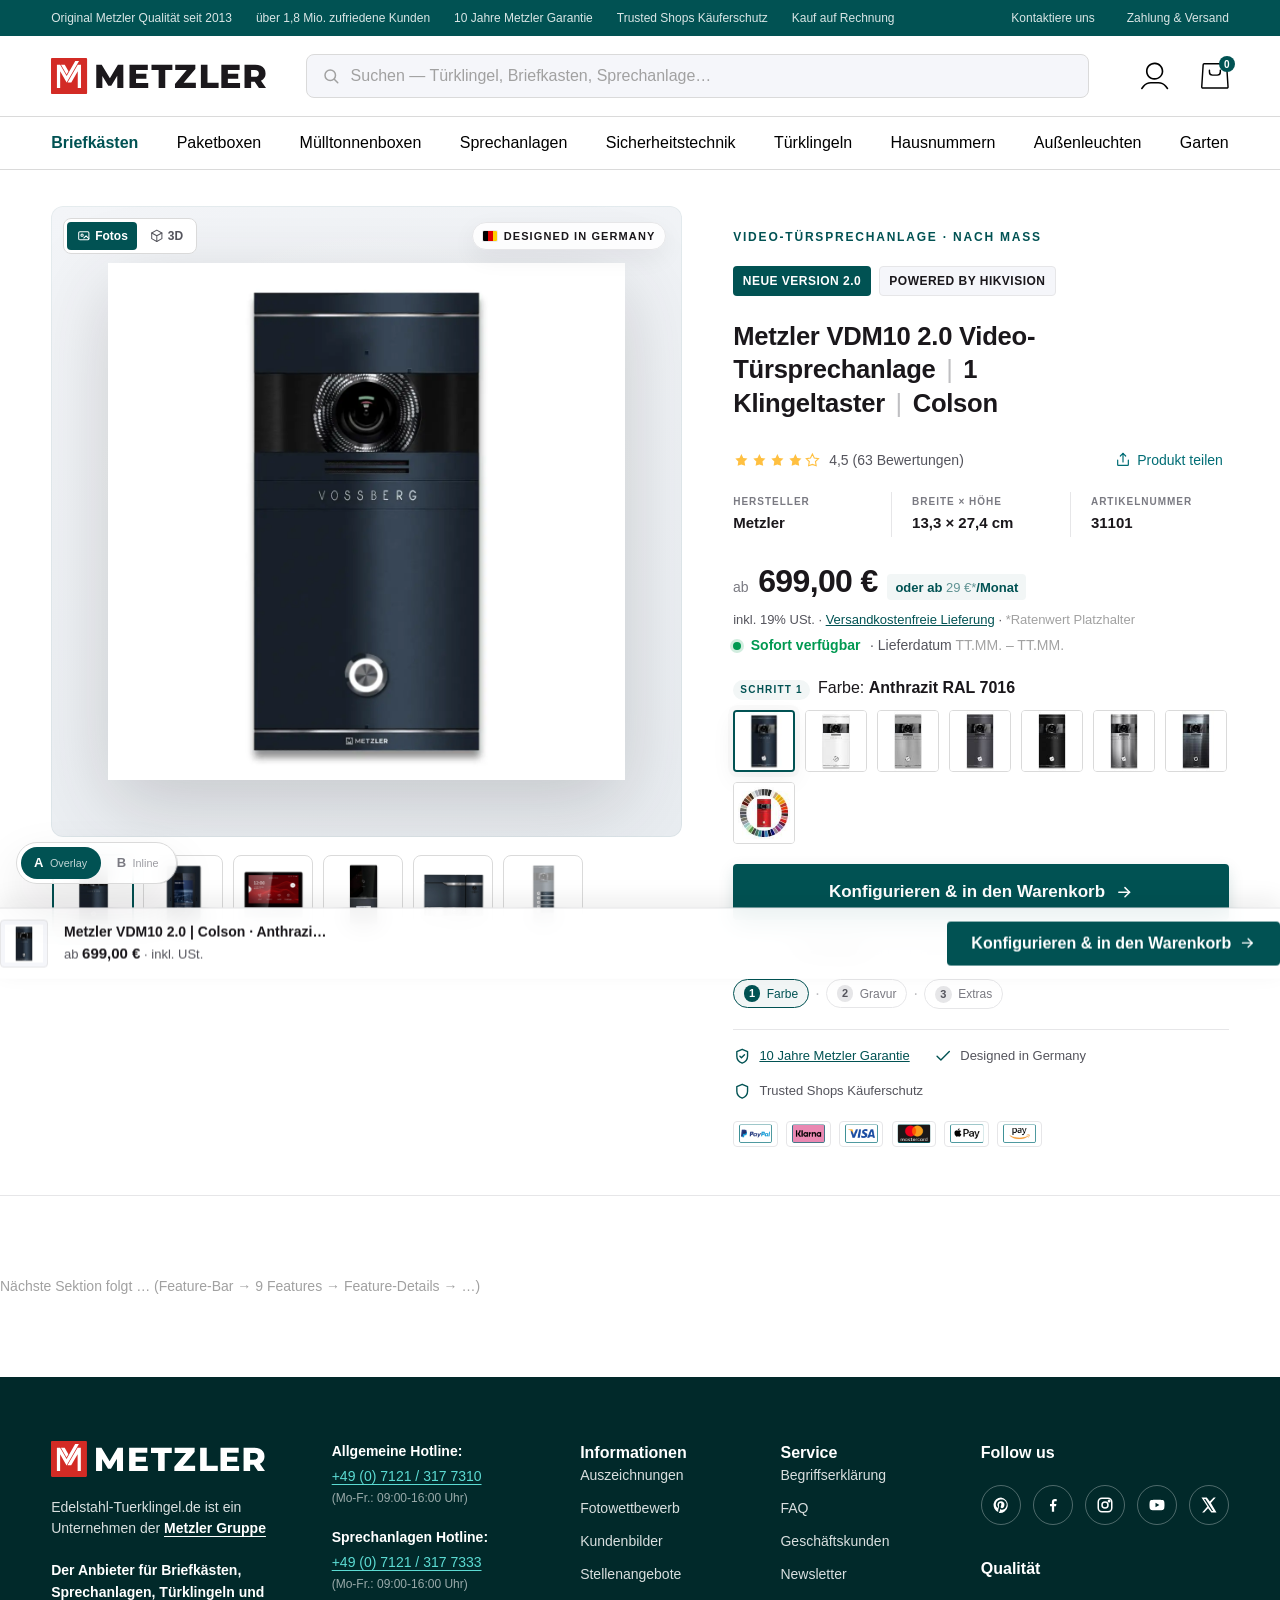
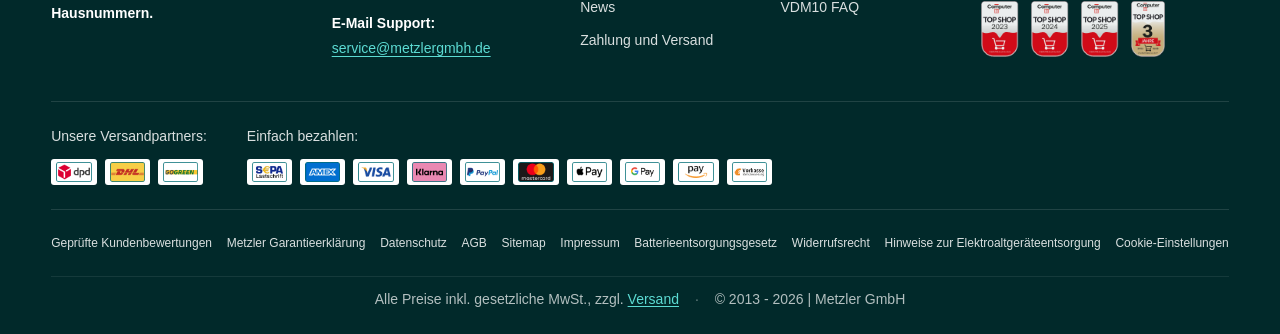
==== index-a.html @ d607d275 "Site: make Version B the homepage Root index.html now redirects to index-b.html (Version B). Version" ====
<!DOCTYPE html>
<html lang="de">
<head>
<meta charset="UTF-8" />
<meta name="viewport" content="width=device-width, initial-scale=1" />
<title>Metzler PDP — Chrome scaffold</title>
<meta name="description" content="Neue Produktdetailseite (PDP) — geteilte Kopf-/Navigations-/Fußzeilen-Komponenten aus dem Metzler Design System." />
<!-- Design system (topbar · header · nav strip · mobile-nav · footer) — reused as-is -->
<link rel="stylesheet" href="Home/styles-v2.css?v=9" />
<!-- Mega-menu dropdown, grabbed from the PLP -->
<link rel="stylesheet" href="chrome.css?v=1" />
<!-- New PDP sections -->
<link rel="stylesheet" href="pdp.css?v=12" />
</head>
<body class="plp">

<!-- ===== SVG ICON SPRITE (from home design system) ===== -->
<svg width="0" height="0" style="position:absolute" aria-hidden="true">
  <defs>
    <symbol id="i-search" viewBox="0 0 24 24" fill="none" stroke="currentColor" stroke-width="2" stroke-linecap="round" stroke-linejoin="round"><circle cx="11" cy="11" r="7"/><path d="M21 21l-4.3-4.3"/></symbol>
    <symbol id="i-search-m" viewBox="0 0 19 20" fill="currentColor"><path d="M16.625 8.86618C16.6247 4.81893 13.2882 1.49999 9.125 1.49999C4.96183 1.49999 1.62525 4.81893 1.625 8.86618C1.625 12.9136 4.96168 16.2333 9.125 16.2333V17.7333L8.66211 17.7216C3.90667 17.4843 0.125 13.6101 0.125 8.86618C0.125251 3.96948 4.15459 0 9.125 0C14.0954 0 18.1248 3.96948 18.125 8.86618C18.125 13.7631 14.0956 17.7333 9.125 17.7333V16.2333C13.2883 16.2333 16.625 12.9136 16.625 8.86618Z"/><path d="M18.659 19.6237C18.3683 19.9188 17.8935 19.9222 17.5984 19.6316L13.4441 15.5398L14.4969 14.4704L18.6511 18.5632C18.9462 18.8539 18.9496 19.3287 18.659 19.6237Z"/></symbol>
    <symbol id="i-menu-m" viewBox="0 0 21 17" fill="currentColor"><path d="M0 0.8C0 0.358172 0.358172 0 0.8 0H20.2C20.6418 0 21 0.358172 21 0.8C21 1.24183 20.6418 1.6 20.2 1.6H0.799999C0.358171 1.6 0 1.24183 0 0.8Z"/><path d="M0 8.4C0 7.95817 0.358172 7.6 0.8 7.6H14.2C14.6418 7.6 15 7.95817 15 8.4C15 8.84183 14.6418 9.2 14.2 9.2H0.8C0.358172 9.2 0 8.84183 0 8.4Z"/><path d="M0 16C0 15.5582 0.358172 15.2 0.8 15.2H20.2C20.6418 15.2 21 15.5582 21 16C21 16.4418 20.6418 16.8 20.2 16.8H0.799999C0.358171 16.8 0 16.4418 0 16Z"/></symbol>
    <symbol id="i-chevron-down" viewBox="0 0 24 24" fill="none" stroke="currentColor" stroke-width="2.25" stroke-linecap="round" stroke-linejoin="round"><path d="M6 9l6 6 6-6"/></symbol>
    <symbol id="i-chevron-right" viewBox="0 0 24 24" fill="none" stroke="currentColor" stroke-width="2.25" stroke-linecap="round" stroke-linejoin="round"><path d="M9 6l6 6-6 6"/></symbol>
    <symbol id="i-truck" viewBox="0 0 24 24" fill="none" stroke="currentColor" stroke-width="1.8" stroke-linejoin="round" stroke-linecap="round"><path d="M1 4h13v11H1zM14 8h4l3 3v4h-7z"/><circle cx="6" cy="18" r="1.6"/><circle cx="17.5" cy="18" r="1.6"/></symbol>
    <symbol id="i-receipt" viewBox="0 0 24 24" fill="none" stroke="currentColor" stroke-width="1.8" stroke-linejoin="round" stroke-linecap="round"><path d="M5 2h14v20l-3-2-2 2-2-2-2 2-2-2-3 2z"/><path d="M8 7h8M8 11h8M8 15h5"/></symbol>
    <symbol id="i-star" viewBox="0 0 24 24" fill="none" stroke="currentColor" stroke-width="1.8" stroke-linejoin="round" stroke-linecap="round"><path d="M12 3l2.7 5.46 6.03.88-4.36 4.25 1.03 6.01L12 16.9 6.57 19.6l1.03-6.01L3.24 9.34l6.03-.88z"/></symbol>
    <symbol id="i-users" viewBox="0 0 24 24" fill="none" stroke="currentColor" stroke-width="1.8" stroke-linecap="round" stroke-linejoin="round"><circle cx="9" cy="8" r="3.2"/><path d="M3.5 20c0-3.3 2.5-5.7 5.5-5.7s5.5 2.4 5.5 5.7"/><path d="M16 5.4a3.2 3.2 0 010 5.6"/><path d="M17 14.5c2 .6 3.5 2.6 3.5 5.5"/></symbol>
    <symbol id="i-sliders" viewBox="0 0 24 24" fill="none" stroke="currentColor" stroke-width="2" stroke-linecap="round" stroke-linejoin="round"><path d="M4 6h16M4 12h16M4 18h16"/><circle cx="9" cy="6" r="2" fill="#fff"/><circle cx="15" cy="12" r="2" fill="#fff"/><circle cx="8" cy="18" r="2" fill="#fff"/></symbol>
    <symbol id="i-x" viewBox="0 0 24 24" fill="none" stroke="currentColor" stroke-width="2.2" stroke-linecap="round"><line x1="6" y1="6" x2="18" y2="18"/><line x1="6" y1="18" x2="18" y2="6"/></symbol>
    <symbol id="i-instagram" viewBox="0 0 24 24" fill="none" stroke="currentColor" stroke-width="2" stroke-linecap="round" stroke-linejoin="round"><rect x="3" y="3" width="18" height="18" rx="5"/><circle cx="12" cy="12" r="4"/><circle cx="17.5" cy="6.5" r="1" fill="currentColor"/></symbol>
    <symbol id="i-facebook" viewBox="0 0 24 24" fill="currentColor"><path d="M13.5 21v-7.5h2.5l.5-3h-3V8.5c0-.9.3-1.5 1.5-1.5H17V4.2c-.5-.1-1.5-.2-2.5-.2-2.4 0-4 1.4-4 4v2.5H8v3h2.5V21h3z"/></symbol>
    <symbol id="i-youtube" viewBox="0 0 24 24" fill="currentColor"><path d="M21.6 7.2c-.2-.9-.9-1.6-1.8-1.8C18.2 5 12 5 12 5s-6.2 0-7.8.4c-.9.2-1.6.9-1.8 1.8C2 8.8 2 12 2 12s0 3.2.4 4.8c.2.9.9 1.6 1.8 1.8 1.6.4 7.8.4 7.8.4s6.2 0 7.8-.4c.9-.2 1.6-.9 1.8-1.8.4-1.6.4-4.8.4-4.8s0-3.2-.4-4.8zM10 15V9l5.2 3-5.2 3z"/></symbol>
    <symbol id="i-pinterest" viewBox="0 0 24 24" fill="currentColor"><path d="M12 2a10 10 0 00-3.6 19.3c-.1-.8-.2-2 0-2.9.2-.8 1.2-5 1.2-5s-.3-.6-.3-1.5c0-1.4.8-2.5 1.9-2.5.9 0 1.3.7 1.3 1.5 0 .9-.6 2.2-.9 3.5-.2 1 .5 1.9 1.6 1.9 1.9 0 3.4-2 3.4-5 0-2.6-1.9-4.4-4.5-4.4-3.1 0-4.9 2.3-4.9 4.7 0 .9.4 1.9.8 2.5.1.1.1.2.1.3l-.3 1.2c-.1.2-.2.3-.4.2-1.4-.7-2.3-2.7-2.3-4.4 0-3.6 2.6-6.9 7.5-6.9 3.9 0 7 2.8 7 6.6 0 3.9-2.5 7.1-5.9 7.1-1.2 0-2.3-.6-2.6-1.3l-.7 2.7c-.3 1-1 2.3-1.4 3.1A10 10 0 1012 2z"/></symbol>
    <symbol id="i-x-social" viewBox="0 0 24 24" fill="currentColor"><path d="M18.244 2H21l-6.54 7.47L22 22h-6.86l-4.39-5.74L5.6 22H2.84l7.01-8.01L2 2h7.04l3.97 5.25L18.244 2zm-2.4 18h1.79L7.24 4H5.34l10.5 16z"/></symbol>
  </defs>
</svg>

<!-- ===== TOPBAR ===== -->
<div class="topbar">
  <div class="container topbar__inner">
    <ul class="topbar__claims">
      <li>Original Metzler Qualität seit 2013</li>
      <li>über 1,8 Mio. zufriedene Kunden</li>
      <li><a href="https://edelstahl-tuerklingel.de/metzler-garantieerklaerung" target="_blank" rel="noopener">10 Jahre Metzler Garantie</a></li>
      <li>Trusted Shops Käuferschutz</li>
      <li>Kauf auf Rechnung</li>
    </ul>
    <div class="topbar__links">
      <a href="#">Kontaktiere uns</a>
      <a href="#">Zahlung &amp; Versand</a>
    </div>
  </div>
</div>

<!-- ===== HEADER ===== -->
<header class="header">
  <div class="container">
    <div class="header__main">
      <div class="header__left-actions">
        <button class="header__burger" id="navBurger" data-nav-toggle aria-label="Menü öffnen" aria-expanded="false" aria-controls="mobileNav"><svg><use href="#i-menu-m"/></svg></button>
        <button class="header__search-icon" id="searchIcon" aria-label="Suchen" type="button"><svg><use href="#i-search-m"/></svg></button>
      </div>
      <a href="#" class="header__logo" aria-label="Metzler Startseite">
        <img src="Home/Logo/Metzler_Logo-rot-schwarz.svg" alt="Metzler" />
      </a>
      <button class="header__kategorien" type="button" data-nav-toggle aria-controls="mobileNav" aria-expanded="false" aria-label="Kategorien">
        <img class="header__kategorien-icon" src="Home/ICONS/menu.svg" alt="" aria-hidden="true" />
        <span class="header__kategorien-label">Kategorien</span>
      </button>
      <div class="header__search">
        <svg><use href="#i-search"/></svg>
        <input type="search" placeholder="Suchen — Türklingel, Briefkasten, Sprechanlage…" />
      </div>
      <div class="header__icons">
        <a class="icon-btn" href="#" aria-label="Mein Konto"><img src="Home/ICONS/profile.svg" alt="" /></a>
        <a class="icon-btn" href="#" aria-label="Warenkorb"><img src="Home/ICONS/cart.svg" alt="" /><span class="badge">0</span></a>
      </div>
    </div>
  </div>
  <nav class="header__nav" aria-label="Hauptnavigation">
    <div class="container">
      <button class="header__nav-all" type="button" data-nav-toggle aria-controls="mobileNav" aria-expanded="false" aria-label="Alle Kategorien">
        <img class="header__nav-all-icon" src="Home/ICONS/menu.svg" alt="" aria-hidden="true" />
        <span class="header__nav-all-label">Alle</span>
      </button>
      <ul>
        <li class="hnav-item" data-mega-item>
          <a href="#" class="is-featured"
             id="mm-trigger-briefkasten" data-mega-trigger
             aria-haspopup="true" aria-expanded="false" aria-controls="mm-panel-briefkasten">Briefkästen</a>

          <!-- Drop-panel spans the full nav width; inner .container realigns content to the page grid -->
          <div class="mega-panel" id="mm-panel-briefkasten" data-mega-panel
               role="region" aria-label="Briefkästen – Unterkategorien" aria-hidden="true">
            <!-- Asymmetric 75/25 split: subcategory grid (left) + persistent featured promo (right) -->
            <div class="container mega-layout">

              <!-- LEFT ZONE (~75%): standard subcategories as image tiles -->
              <ul class="mega-grid">
                <li><a class="mega-card" href="#">
                  <span class="mega-card__media"><img src="Product%20Image/einfamilien-briefkasten.png" alt="Einfamilien-Briefkasten" loading="lazy"></span>
                  <span class="mega-card__label">Einfamilien-Briefkasten</span></a></li>

                <li><a class="mega-card" href="#">
                  <span class="mega-card__media"><img src="Product%20Image/briefkasten-ohne-gravur.webp" alt="Briefkasten ohne Gravur" loading="lazy"></span>
                  <span class="mega-card__label">Briefkasten ohne Gravur</span></a></li>

                <li><a class="mega-card" href="#">
                  <span class="mega-card__media"><img src="Product%20Image/standbriefkaesten.webp" alt="Standbriefkästen" loading="lazy"></span>
                  <span class="mega-card__label">Standbriefkästen</span></a></li>

                <li><a class="mega-card" href="#">
                  <span class="mega-card__media"><img src="Product%20Image/briefkasten-klingel-sprechanlage.webp" alt="Briefkasten mit Klingel & Sprechanlage" loading="lazy"></span>
                  <span class="mega-card__label">Mit Klingel &amp; Sprechanlage</span></a></li>

                <li><a class="mega-card" href="#">
                  <span class="mega-card__media"><img src="Product%20Image/mehrfamilien-briefkaesten.webp" alt="Mehrfamilien Briefkästen" loading="lazy"></span>
                  <span class="mega-card__label">Mehrfamilien Briefkästen</span></a></li>

                <li><a class="mega-card" href="#">
                  <span class="mega-card__media"><img src="Product%20Image/unterputz-briefkaesten.webp" alt="Unterputz Briefkästen" loading="lazy"></span>
                  <span class="mega-card__label">Unterputz Briefkästen</span></a></li>

                <li><a class="mega-card" href="#">
                  <span class="mega-card__media"><img src="Product%20Image/paketboxen.webp" alt="Paketboxen" loading="lazy"></span>
                  <span class="mega-card__label">Paketboxen</span></a></li>

                <li><a class="mega-card" href="#">
                  <span class="mega-card__media"><img src="Product%20Image/briefkastenschilder.webp" alt="Briefkastenschilder" loading="lazy"></span>
                  <span class="mega-card__label">Briefkastenschilder</span></a></li>

                <li><a class="mega-card" href="#">
                  <span class="mega-card__media"><img src="Product%20Image/briefkastenstaender.webp" alt="Briefkastenständer" loading="lazy"></span>
                  <span class="mega-card__label">Briefkastenständer</span></a></li>

                <li><a class="mega-card" href="#">
                  <span class="mega-card__media"><img src="Product%20Image/ersatzteile-zubehoer.webp" alt="Ersatzteile & Zubehör" loading="lazy"></span>
                  <span class="mega-card__label">Ersatzteile &amp; Zubehör</span></a></li>
              </ul>

              <!-- RIGHT ZONE (~25%): featured Konfigurator poster -->
              <aside class="mega-poster" aria-label="Briefkastenanlagen Konfigurator">
                <div class="mega-poster__media">
                  <img class="mega-poster__bg" src="Poster/poster-briefkasten2.png" alt="Briefkastenanlage – 3D Konfigurator" loading="lazy">
                </div>
                <div class="mega-poster__content">
                  <span class="mega-poster__eyebrow">3D Konfigurator</span>
                  <h3 class="mega-poster__title">Briefkastenanlage individuell gestalten</h3>
                  <p class="mega-poster__features">Design · Farbe · Montageart</p>
                  <a class="mega-poster__cta" href="#">Jetzt konfigurieren</a>
                </div>
              </aside>

            </div>
          </div>
        </li>
        <li><a href="#">Paketboxen</a></li>
        <li><a href="#">Mülltonnenboxen</a></li>
        <li class="hnav-item" data-mega-item>
          <a href="#"
             id="mm-trigger-sprechanlagen" data-mega-trigger
             aria-haspopup="true" aria-expanded="false" aria-controls="mm-panel-sprechanlagen">Sprechanlagen</a>

          <!-- Drop-panel: subcategory grid (left) + XDM10 poster (right) -->
          <div class="mega-panel" id="mm-panel-sprechanlagen" data-mega-panel
               role="region" aria-label="Türsprechanlagen – Unterkategorien" aria-hidden="true">
            <div class="container mega-layout">

              <ul class="mega-grid">
                <li><a class="mega-card" href="#">
                  <span class="mega-card__media"><img src="Product%20Image/Sprechanlage/video-station.png" alt="Video-Sprechanlagen" loading="lazy"></span>
                  <span class="mega-card__label">Video-Sprechanlagen</span></a></li>

                <li><a class="mega-card" href="#">
                  <span class="mega-card__media"><img src="Product%20Image/Sprechanlage/audio-station.png" alt="Audio-Sprechanlagen" loading="lazy"></span>
                  <span class="mega-card__label">Audio-Sprechanlagen</span></a></li>

                <li><a class="mega-card" href="#">
                  <span class="mega-card__media"><img src="Product%20Image/Sprechanlage/mehrfamilien-anlage.png" alt="Mehrfamilien-Anlagen" loading="lazy"></span>
                  <span class="mega-card__label">Mehrfamilien-Anlagen</span></a></li>

                <li><a class="mega-card" href="#">
                  <span class="mega-card__media"><img src="Product%20Image/Sprechanlage/touch-display-station.png" alt="Mit Gesichtserkennung" loading="lazy"></span>
                  <span class="mega-card__label">Mit Gesichtserkennung</span></a></li>

                <li><a class="mega-card" href="#">
                  <span class="mega-card__media"><img src="Product%20Image/Sprechanlage/briefkasten-paketbox.png" alt="Mit Briefkasten/Paketbox" loading="lazy"></span>
                  <span class="mega-card__label">Mit Briefkasten/Paketbox</span></a></li>

                <li><a class="mega-card" href="#">
                  <span class="mega-card__media"><img src="Product%20Image/Sprechanlage/innenstation.png" alt="Innenstationen" loading="lazy"></span>
                  <span class="mega-card__label">Innenstationen</span></a></li>

                <li><a class="mega-card" href="#">
                  <span class="mega-card__media"><img src="Product%20Image/Sprechanlage/bus-xdm10.png" alt="2-Draht-BUS (XDM10)" loading="lazy"></span>
                  <span class="mega-card__label">2-Draht-BUS (XDM10)</span></a></li>

                <li><a class="mega-card" href="#">
                  <span class="mega-card__media"><img src="Product%20Image/Sprechanlage/zubehoer.png" alt="Zubehör" loading="lazy"></span>
                  <span class="mega-card__label">Zubehör</span></a></li>
              </ul>

              <aside class="mega-poster" aria-label="XDM10 Video-Türsprechanlage">
                <div class="mega-poster__media">
                  <img class="mega-poster__bg" src="Poster/poster-sprechanlage-xdm10.png" alt="XDM10 Video-Türsprechanlage – Red Dot Award Winner 2026" loading="lazy">
                </div>
                <div class="mega-poster__content">
                  <span class="mega-poster__eyebrow">Video-Türsprechanlage</span>
                  <h3 class="mega-poster__title">XDM10 – nachrüsten ohne neue Kabel</h3>
                  <p class="mega-poster__features">2-Draht-BUS · App-Anbindung · HD-Video</p>
                  <a class="mega-poster__cta" href="#">Mehr erfahren</a>
                </div>
              </aside>

            </div>
          </div>
        </li>
        <li><a href="#">Sicherheitstechnik</a></li>
        <li><a href="#">Türklingeln</a></li>
        <li><a href="#">Hausnummern</a></li>
        <li><a href="#">Außenleuchten</a></li>
        <li><a href="#">Garten</a></li>
      </ul>
    </div>
  </nav>
</header>

<!-- ===== MOBILE SLIDE-IN NAV ===== -->
<div class="mobile-nav" id="mobileNav" aria-hidden="true">
  <div class="mobile-nav__backdrop" data-close></div>
  <aside class="mobile-nav__panel" role="dialog" aria-label="Mobile Navigation">
    <div class="mobile-nav__head">
      <img src="Home/Logo/Metzler_Logo-rot-schwarz.svg" alt="Metzler" />
      <button class="mobile-nav__close" data-close aria-label="Menü schließen">×</button>
    </div>
    <nav>
      <ul>
        <li><a href="#">Briefkästen</a></li>
        <li><a href="#">Paketboxen</a></li>
        <li><a href="#">Mülltonnenboxen</a></li>
        <li><a href="#">Sprechanlagen</a></li>
        <li><a href="#">Sicherheitstechnik</a></li>
        <li><a href="#">Türklingeln</a></li>
        <li><a href="#">Hausnummern</a></li>
        <li><a href="#">Außenleuchten</a></li>
        <li><a href="#">Garten</a></li>
      </ul>
    </nav>
  </aside>
</div>

<main class="pdp">

  <!-- ===== SECTION 1 · ABOVE-THE-FOLD HERO ===== -->
  <section class="pdp-hero" id="ueberblick" aria-label="Produktübersicht">
    <div class="container pdp-hero__grid">

      <!-- LEFT · Media -->
      <div class="pdp-media">
        <div class="pdp-media__stage">
          <div class="pdp-media__toggle" role="group" aria-label="Ansicht wählen">
            <button type="button" aria-pressed="true">
              <svg viewBox="0 0 24 24" fill="none" stroke="currentColor" stroke-width="1.8" stroke-linecap="round" stroke-linejoin="round"><rect x="3" y="5" width="18" height="14" rx="2"/><circle cx="9" cy="11" r="2"/><path d="M21 17l-5-5-4 4"/></svg>
              Fotos
            </button>
            <button type="button" aria-pressed="false">
              <svg viewBox="0 0 24 24" fill="none" stroke="currentColor" stroke-width="1.8" stroke-linecap="round" stroke-linejoin="round"><path d="M12 2l9 5v10l-9 5-9-5V7z"/><path d="M12 12l9-5M12 12v10M12 12L3 7"/></svg>
              3D
            </button>
          </div>
          <span class="pdp-media__flag">
            <span class="pdp-flag-strip" aria-hidden="true"><i style="background:#000"></i><i style="background:#DD0000"></i><i style="background:#FFCE00"></i></span>
            Designed in Germany
          </span>
          <img class="pdp-media__img" id="pdpMainImg"
               src="Product Image/Sprechanlage/video-station.png"
               alt="Metzler VDM10 2.0 Video-Türsprechanlage Colson in Anthrazit" />
        </div>

        <ul class="pdp-thumbs" id="pdpThumbs" aria-label="Weitere Ansichten">
          <li><button type="button" aria-current="true"><img src="Product Image/Sprechanlage/video-station.png" alt="Türstation Frontansicht"></button></li>
          <li><button type="button" aria-current="false"><img src="Product Image/Sprechanlage/touch-display-station.png" alt="Innenstation Touch-Display"></button></li>
          <li><button type="button" aria-current="false"><img src="Product Image/Sprechanlage/innenstation.png" alt="Innenstation"></button></li>
          <li><button type="button" aria-current="false"><img src="Product Image/Sprechanlage/audio-station-namensschild.png" alt="Namensschild mit Gravur"></button></li>
          <li><button type="button" aria-current="false"><img src="Product Image/Sprechanlage/briefkasten-paketbox.png" alt="Kombination mit Briefkasten"></button></li>
          <li><button type="button" aria-current="false"><img src="Product Image/Sprechanlage/bus-xdm10.png" alt="Anschluss / BUS"></button></li>
        </ul>
      </div>

      <!-- RIGHT · Buy box -->
      <div class="pdp-buybox">

        <p class="pdp-eyebrow">Video-Türsprechanlage · nach Maß</p>

        <div class="pdp-badges">
          <span class="pdp-badge pdp-badge--primary">Neue Version 2.0</span>
          <span class="pdp-badge pdp-badge--neutral">Powered by Hikvision</span>
        </div>

        <h1 class="pdp-title">Metzler VDM10 2.0 Video-Türsprechanlage <span class="pdp-title__sep">|</span> 1 Klingeltaster <span class="pdp-title__sep">|</span> Colson</h1>

        <div class="pdp-rate">
          <span class="pdp-rate__stars">
            <span class="pdp-stars" aria-hidden="true">
              <svg viewBox="0 0 24 24" fill="currentColor"><path d="M12 3l2.7 5.5 6 .9-4.3 4.2 1 6L12 17.8 6.6 19.6l1-6L3.3 9.4l6-.9z"/></svg>
              <svg viewBox="0 0 24 24" fill="currentColor"><path d="M12 3l2.7 5.5 6 .9-4.3 4.2 1 6L12 17.8 6.6 19.6l1-6L3.3 9.4l6-.9z"/></svg>
              <svg viewBox="0 0 24 24" fill="currentColor"><path d="M12 3l2.7 5.5 6 .9-4.3 4.2 1 6L12 17.8 6.6 19.6l1-6L3.3 9.4l6-.9z"/></svg>
              <svg viewBox="0 0 24 24" fill="currentColor"><path d="M12 3l2.7 5.5 6 .9-4.3 4.2 1 6L12 17.8 6.6 19.6l1-6L3.3 9.4l6-.9z"/></svg>
              <svg viewBox="0 0 24 24" fill="none" stroke="currentColor" stroke-width="1.6"><path d="M12 3l2.7 5.5 6 .9-4.3 4.2 1 6L12 17.8 6.6 19.6l1-6L3.3 9.4l6-.9z"/></svg>
            </span>
            <span class="pdp-rate__count">4,5 (63 Bewertungen)</span>
          </span>
          <button type="button" class="pdp-share" id="pdpShare">
            <svg viewBox="0 0 24 24" fill="none" stroke="currentColor" stroke-width="1.8" stroke-linecap="round" stroke-linejoin="round"><path d="M4 12v7a1 1 0 001 1h14a1 1 0 001-1v-7"/><path d="M16 6l-4-4-4 4"/><path d="M12 2v13"/></svg>
            Produkt teilen
          </button>
        </div>

        <dl class="pdp-specs">
          <div class="pdp-spec"><span class="pdp-spec__text"><dt>Hersteller</dt><dd>Metzler</dd></span></div>
          <div class="pdp-spec"><span class="pdp-spec__text"><dt>Breite × Höhe</dt><dd>13,3 × 27,4 cm</dd></span></div>
          <div class="pdp-spec"><span class="pdp-spec__text"><dt>Artikelnummer</dt><dd>31101</dd></span></div>
        </dl>

        <div class="pdp-price">
          <div class="pdp-price__row">
            <span class="pdp-price__ab">ab</span>
            <span class="pdp-price__amount">699,00 €</span>
            <span class="pdp-price__monthly">oder ab <span class="ph">29 €*</span>/Monat</span>
          </div>
          <p class="pdp-price__meta">inkl. 19% USt. · <a href="#">Versandkostenfreie Lieferung</a> · <span style="color:var(--color-graphite-500)">*Ratenwert Platzhalter</span></p>
          <div class="pdp-avail">
            <span class="pdp-avail__dot" aria-hidden="true"></span>
            <span class="pdp-avail__status">Sofort verfügbar</span>
            <span class="pdp-avail__ship">· Lieferdatum <span class="ph">TT.MM. – TT.MM.</span></span>
          </div>
        </div>

        <div class="pdp-color">
          <div class="pdp-color__head">
            <span class="pdp-step-tag">Schritt 1</span>
            <span class="pdp-color__label">Farbe: <b id="pdpFinishName">Anthrazit RAL 7016</b></span>
          </div>
          <div class="pdp-swatches" id="pdpSwatches" role="group" aria-label="Farbe wählen">
            <button type="button" class="pdp-swatch" aria-pressed="true"  data-finish="Anthrazit RAL 7016"><img src="assets/swatches/anthrazit-ral7016.jpg" alt="Anthrazit RAL 7016"></button>
            <button type="button" class="pdp-swatch" aria-pressed="false" data-finish="Verkehrsweiß RAL 9016"><img src="assets/swatches/verkehrsweiss-ral9016.jpg" alt="Verkehrsweiß RAL 9016"></button>
            <button type="button" class="pdp-swatch" aria-pressed="false" data-finish="Graualuminium RAL 9007"><img src="assets/swatches/graualuminium-ral9007.jpg" alt="Graualuminium RAL 9007"></button>
            <button type="button" class="pdp-swatch" aria-pressed="false" data-finish="Eisenglimmer DB 703"><img src="assets/swatches/eisenglimmer-db703.jpg" alt="Eisenglimmer DB 703"></button>
            <button type="button" class="pdp-swatch" aria-pressed="false" data-finish="Tiefschwarz RAL 9005"><img src="assets/swatches/tiefschwarz-ral9005.jpg" alt="Tiefschwarz RAL 9005"></button>
            <button type="button" class="pdp-swatch" aria-pressed="false" data-finish="Edelstahl gebürstet"><img src="assets/swatches/edelstahl-gebuerstet.jpg" alt="Edelstahl gebürstet"></button>
            <button type="button" class="pdp-swatch" aria-pressed="false" data-finish="Linen Tex Black"><img src="assets/swatches/linen-tex-black.jpg" alt="Linen Tex Black"></button>
            <button type="button" class="pdp-swatch" aria-pressed="false" data-finish="Wunschfarbe nach RAL"><img src="assets/swatches/wunschfarbe-nach-ral.jpg" alt="Wunschfarbe nach RAL"></button>
          </div>
        </div>

        <button type="button" class="pdp-cta" id="pdpCta">
          Konfigurieren &amp; in den Warenkorb
          <svg viewBox="0 0 24 24" fill="none" stroke="currentColor" stroke-width="2" stroke-linecap="round" stroke-linejoin="round"><path d="M5 12h14"/><path d="M13 6l6 6-6 6"/></svg>
        </button>
        <p class="pdp-cta__note">In <b>3 Schritten</b> zu Ihrer VDM10 — jederzeit vor dem Kauf anpassbar.</p>

        <div class="pdp-steps" aria-label="Konfiguration in 3 Schritten">
          <span class="pdp-steps__chip is-active"><b>1</b> Farbe</span>
          <span class="pdp-steps__sep">·</span>
          <span class="pdp-steps__chip"><b>2</b> Gravur</span>
          <span class="pdp-steps__sep">·</span>
          <span class="pdp-steps__chip"><b>3</b> Extras</span>
        </div>

        <div class="pdp-trust">
          <span class="pdp-trust__item">
            <svg viewBox="0 0 24 24" fill="none" stroke="currentColor" stroke-width="1.8" stroke-linecap="round" stroke-linejoin="round"><path d="M12 3l7 3v6c0 4.5-3 7.5-7 9-4-1.5-7-4.5-7-9V6z"/><path d="M9 12l2 2 4-4"/></svg>
            <span><a href="https://edelstahl-tuerklingel.de/metzler-garantieerklaerung" target="_blank" rel="noopener">10 Jahre Metzler Garantie</a></span>
          </span>
          <span class="pdp-trust__item">
            <svg viewBox="0 0 24 24" fill="none" stroke="currentColor" stroke-width="1.8" stroke-linecap="round" stroke-linejoin="round"><path d="M20 6L9 17l-5-5"/></svg>
            <span>Designed in Germany</span>
          </span>
          <span class="pdp-trust__item">
            <svg viewBox="0 0 24 24" fill="none" stroke="currentColor" stroke-width="1.8" stroke-linecap="round" stroke-linejoin="round"><path d="M12 3l7 3v6c0 4.5-3 7.5-7 9-4-1.5-7-4.5-7-9V6z"/></svg>
            <span>Trusted Shops Käuferschutz</span>
          </span>
        </div>

        <div class="pdp-pay" aria-label="Zahlungsarten">
          <img src="Home/Paymentshipping%20logos/payment/PAYPAL.png" alt="PayPal">
          <img src="Home/Paymentshipping%20logos/payment/KLARNA.png" alt="Klarna">
          <img src="Home/Paymentshipping%20logos/payment/VISA.png" alt="Visa">
          <img src="Home/Paymentshipping%20logos/payment/MASTER%20CARD.png" alt="Mastercard">
          <img src="Home/Paymentshipping%20logos/payment/APPLE%20PAY.png" alt="Apple Pay">
          <img src="Home/Paymentshipping%20logos/payment/AMAZON.png" alt="Amazon Pay">
        </div>

      </div>
    </div>
  </section>

  <!-- placeholder for the next sections (built one at a time) -->
  <div class="container" style="padding:5rem 0;color:var(--color-graphite-500);border-top:1px solid var(--color-graphite-200);font-size:0.875rem">
    Nächste Sektion folgt … (Feature-Bar → 9 Features → Feature-Details → …)
  </div>

</main>

<!-- ===== STICKY PURCHASE BAR (reveals on scroll past the hero CTA) ===== -->
<div class="pdp-stickybar" id="pdpStickyBar" aria-hidden="true">
  <div class="container pdp-stickybar__inner">
    <img class="pdp-stickybar__thumb" src="Product Image/Sprechanlage/video-station.png" alt="">
    <div class="pdp-stickybar__info">
      <span class="pdp-stickybar__name">Metzler VDM10 2.0 | Colson · <span id="pdpStickyFinish">Anthrazit RAL 7016</span></span>
      <span class="pdp-stickybar__price">ab <b>699,00 €</b> · inkl. USt.</span>
    </div>
    <button type="button" class="pdp-stickybar__cta" id="pdpStickyCta">
      Konfigurieren &amp; in den Warenkorb
      <svg viewBox="0 0 24 24" fill="none" stroke="currentColor" stroke-width="2" stroke-linecap="round" stroke-linejoin="round"><path d="M5 12h14"/><path d="M13 6l6 6-6 6"/></svg>
    </button>
  </div>
</div>

<!-- ===== FOOTER (from home design system) ===== -->
<footer class="footer">
  <div class="container">
    <div class="footer__top">
      <div class="footer__brand">
        <img src="Home/Logo/Metzler_Logo-rot-Wei%C3%9F.svg" alt="Metzler" class="footer__brand-logo" />
        <p class="footer__brand-line">Edelstahl-Tuerklingel.de ist ein Unternehmen der <a href="#" class="footer__brand-link">Metzler Gruppe</a></p>
        <p class="footer__brand-strong">Der Anbieter für Briefkästen, Sprechanlagen, Türklingeln und Hausnummern.</p>
      </div>
      <div class="footer__hotline">
        <div class="footer__hotline-item">
          <strong class="footer__hotline-label">Allgemeine Hotline:</strong>
          <a class="footer__hotline-num" href="tel:+4971213177310">+49 (0) 7121 / 317 7310</a>
          <em>(Mo-Fr.: 09:00-16:00 Uhr)</em>
        </div>
        <div class="footer__hotline-item">
          <strong class="footer__hotline-label">Sprechanlagen Hotline:</strong>
          <a class="footer__hotline-num" href="tel:+4971213177333">+49 (0) 7121 / 317 7333</a>
          <em>(Mo-Fr.: 09:00-16:00 Uhr)</em>
        </div>
        <div class="footer__hotline-item">
          <strong class="footer__hotline-label">E-Mail Support:</strong>
          <a class="footer__hotline-num" href="mailto:service@metzlergmbh.de">service@metzlergmbh.de</a>
        </div>
      </div>
      <details class="footer__details" open>
        <summary><h4>Informationen</h4></summary>
        <ul class="footer__links">
          <li><a href="#">Auszeichnungen</a></li>
          <li><a href="#">Fotowettbewerb</a></li>
          <li><a href="#">Kundenbilder</a></li>
          <li><a href="#">Stellenangebote</a></li>
          <li><a href="#">News</a></li>
          <li><a href="#">Zahlung und Versand</a></li>
        </ul>
      </details>
      <details class="footer__details" open>
        <summary><h4>Service</h4></summary>
        <ul class="footer__links">
          <li><a href="#">Begriffserklärung</a></li>
          <li><a href="#">FAQ</a></li>
          <li><a href="#">Geschäftskunden</a></li>
          <li><a href="#">Newsletter</a></li>
          <li><a href="#">VDM10 FAQ</a></li>
        </ul>
      </details>
      <div class="footer__follow">
        <h4>Follow us</h4>
        <div class="footer__social">
          <a href="#" aria-label="Pinterest"><svg><use href="#i-pinterest"/></svg></a>
          <a href="#" aria-label="Facebook"><svg><use href="#i-facebook"/></svg></a>
          <a href="#" aria-label="Instagram"><svg><use href="#i-instagram"/></svg></a>
          <a href="#" aria-label="YouTube"><svg><use href="#i-youtube"/></svg></a>
          <a href="#" aria-label="X"><svg><use href="#i-x-social"/></svg></a>
        </div>
        <h4 class="footer__labels-title">Qualität</h4>
        <div class="footer__labels" aria-label="Top Shop Auszeichnungen">
          <img src="Home/Trust%20badges/Top%20SHOP/Label1.png" alt="Top Shop 2023" />
          <img src="Home/Trust%20badges/Top%20SHOP/Label2.png" alt="Top Shop 2024" />
          <img src="Home/Trust%20badges/Top%20SHOP/Label3.png" alt="Top Shop 2025" />
          <img src="Home/Trust%20badges/Top%20SHOP/Labels4.png" alt="Top Shop 3 Jahre" />
        </div>
      </div>
    </div>

    <div class="footer__partners">
      <div class="footer__partners-block">
        <span class="footer__partners-label">Unsere Versandpartners:</span>
        <div class="footer__partners-logos">
          <img src="Home/Paymentshipping%20logos/DPD.png" alt="DPD" />
          <img src="Home/Paymentshipping%20logos/DHL.png" alt="DHL" />
          <img src="Home/Paymentshipping%20logos/GOGREEN.png" alt="GoGreen" />
        </div>
      </div>
      <div class="footer__partners-block">
        <span class="footer__partners-label">Einfach bezahlen:</span>
        <div class="footer__partners-logos">
          <img src="Home/Paymentshipping%20logos/payment/SEPA.png" alt="SEPA" />
          <img src="Home/Paymentshipping%20logos/payment/AMEX.png" alt="Amex" />
          <img src="Home/Paymentshipping%20logos/payment/VISA.png" alt="Visa" />
          <img src="Home/Paymentshipping%20logos/payment/KLARNA.png" alt="Klarna" />
          <img src="Home/Paymentshipping%20logos/payment/PAYPAL.png" alt="PayPal" />
          <img src="Home/Paymentshipping%20logos/payment/MASTER%20CARD.png" alt="Mastercard" />
          <img src="Home/Paymentshipping%20logos/payment/APPLE%20PAY.png" alt="Apple Pay" />
          <img src="Home/Paymentshipping%20logos/payment/GOOGLE%20PAY.png" alt="Google Pay" />
          <img src="Home/Paymentshipping%20logos/payment/AMAZON.png" alt="Amazon Pay" />
          <img src="Home/Paymentshipping%20logos/payment/VORKASEE.png" alt="Vorkasse" />
        </div>
      </div>
    </div>

    <nav class="footer__legal-links" aria-label="Rechtliches">
      <a href="#">Geprüfte Kundenbewertungen</a>
      <a href="https://edelstahl-tuerklingel.de/metzler-garantieerklaerung" target="_blank" rel="noopener">Metzler Garantieerklärung</a>
      <a href="#">Datenschutz</a>
      <a href="#">AGB</a>
      <a href="#">Sitemap</a>
      <a href="#">Impressum</a>
      <a href="#">Batterieentsorgungsgesetz</a>
      <a href="#">Widerrufsrecht</a>
      <a href="#">Hinweise zur Elektroaltgeräteentsorgung</a>
      <a href="#">Cookie-Einstellungen</a>
    </nav>

    <div class="footer__copy">
      Alle Preise inkl. gesetzliche MwSt., zzgl. <a href="#">Versand</a>
      <span class="footer__copy-sep">·</span>
      © 2013 - 2026 | Metzler GmbH
    </div>
  </div>
</footer>

<!-- ===== CONFIGURATOR OVERLAY (immersive, guided) ===== -->
<div class="cfg" id="pdpConfigurator" role="dialog" aria-modal="true" aria-label="VDM10 konfigurieren" aria-hidden="true" tabindex="-1">
  <div class="cfg-head">
    <div class="container cfg-head__row">
      <div class="cfg-head__title">
        <span class="cfg-head__eyebrow">Konfigurator · nach Maß</span>
        <span class="cfg-head__name">Metzler VDM10 2.0 <span class="pdp-title__sep">|</span> Colson</span>
      </div>
      <div class="cfg-head__actions">
        <button class="cfg-save" id="cfgSave" type="button">
          <svg viewBox="0 0 24 24" fill="none" stroke="currentColor" stroke-width="1.8" stroke-linecap="round" stroke-linejoin="round"><path d="M19 21H5a2 2 0 01-2-2V5a2 2 0 012-2h11l5 5v11a2 2 0 01-2 2z"/><path d="M17 21v-8H7v8M7 3v5h8"/></svg>
          Konfiguration speichern
        </button>
        <button class="cfg-close" id="cfgClose" type="button" aria-label="Konfigurator schließen">
          <svg viewBox="0 0 24 24" fill="none" stroke="currentColor" stroke-width="2" stroke-linecap="round"><path d="M6 6l12 12M18 6L6 18"/></svg>
        </button>
      </div>
    </div>
    <div class="container">
      <div class="cfg-rail" id="cfgRail">
        <button class="cfg-rail__step is-done" data-goto="0" type="button"><b>1</b> Farbe</button>
        <button class="cfg-rail__step is-active" data-goto="1" type="button"><b>2</b> Gravur <span class="opt">optional</span></button>
        <button class="cfg-rail__step" data-goto="2" type="button"><b>3</b> Innenstation</button>
        <button class="cfg-rail__step" data-goto="3" type="button"><b>4</b> Taster-LED <span class="opt">optional</span></button>
        <button class="cfg-rail__step" data-goto="4" type="button"><b>5</b> Zubehör <span class="opt">optional</span></button>
        <button class="cfg-rail__step" data-goto="5" type="button"><b>6</b> Übersicht</button>
        <span class="cfg-rail__ind" id="cfgRailInd" aria-hidden="true"></span>
      </div>
    </div>
  </div>

  <div class="cfg-body">
    <div class="container cfg-body__grid">

      <!-- Context-aware preview -->
      <div class="cfg-preview">
        <div class="cfg-preview__stage">
          <img class="cfg-preview__img" id="cfgPreviewImg" src="Product Image/Sprechanlage/video-station.png" alt="Vorschau Ihrer Konfiguration">
          <span class="cfg-preview__engrave" id="cfgEngrave"></span>
        </div>
        <div class="cfg-preview__meta">
          <span class="cfg-preview__chip">Farbe: <b id="cfgPrevFinish">Anthrazit RAL 7016</b></span>
          <span class="cfg-preview__chip" id="cfgPrevInnen" hidden>Innenstation: <b>—</b></span>
        </div>
      </div>

      <!-- Steps -->
      <div class="cfg-steps">

        <!-- 1 Farbe -->
        <section class="cfg-step" data-step="0">
          <div class="cfg-step__head"><span class="cfg-step__n">Schritt 1</span></div>
          <h2>Farbe wählen</h2>
          <p class="cfg-step__sub">Pulverbeschichtet in Ihrer Wunschfarbe — jede Oberfläche wird in Handarbeit in Süddeutschland gefertigt.</p>
          <div class="cfg-swatches" id="cfgSwatches">
            <button class="cfg-swatch" data-finish="Anthrazit RAL 7016" data-delta="0" aria-pressed="true" type="button"><img src="assets/swatches/anthrazit-ral7016.jpg" alt="Anthrazit RAL 7016"></button>
            <button class="cfg-swatch" data-finish="Verkehrsweiß RAL 9016" data-delta="0" aria-pressed="false" type="button"><img src="assets/swatches/verkehrsweiss-ral9016.jpg" alt="Verkehrsweiß RAL 9016"></button>
            <button class="cfg-swatch" data-finish="Graualuminium RAL 9007" data-delta="0" aria-pressed="false" type="button"><img src="assets/swatches/graualuminium-ral9007.jpg" alt="Graualuminium RAL 9007"></button>
            <button class="cfg-swatch" data-finish="Eisenglimmer DB 703" data-delta="0" aria-pressed="false" type="button"><img src="assets/swatches/eisenglimmer-db703.jpg" alt="Eisenglimmer DB 703"></button>
            <button class="cfg-swatch" data-finish="Tiefschwarz RAL 9005" data-delta="0" aria-pressed="false" type="button"><img src="assets/swatches/tiefschwarz-ral9005.jpg" alt="Tiefschwarz RAL 9005"></button>
            <button class="cfg-swatch" data-finish="Edelstahl gebürstet" data-delta="0" aria-pressed="false" type="button"><img src="assets/swatches/edelstahl-gebuerstet.jpg" alt="Edelstahl gebürstet"></button>
            <button class="cfg-swatch" data-finish="Linen Tex Black" data-delta="0" aria-pressed="false" type="button"><img src="assets/swatches/linen-tex-black.jpg" alt="Linen Tex Black"></button>
            <button class="cfg-swatch" data-finish="Wunschfarbe nach RAL" data-delta="49" aria-pressed="false" type="button"><img src="assets/swatches/wunschfarbe-nach-ral.jpg" alt="Wunschfarbe nach RAL"></button>
          </div>
          <div class="cfg-hint"><svg viewBox="0 0 24 24" fill="none" stroke="currentColor" stroke-width="1.8" stroke-linecap="round" stroke-linejoin="round"><circle cx="12" cy="12" r="9"/><path d="M12 8h.01M11 12h1v4h1"/></svg><span>Jede Oberfläche wird pulverbeschichtet und in Handarbeit veredelt — mit <a href="https://edelstahl-tuerklingel.de/metzler-garantieerklaerung" target="_blank" rel="noopener">10 Jahren Metzler Garantie</a>.</span></div>
        </section>

        <!-- 2 Gravur -->
        <section class="cfg-step is-active" data-step="1">
          <div class="cfg-step__head"><span class="cfg-step__n">Schritt 2</span><span class="cfg-step__opt">optional</span></div>
          <h2>Gravur</h2>
          <p class="cfg-step__sub">Individuelles Namensschild per Lasergravur — kein Verblassen oder Verwischen, selbst nach Jahren.</p>
          <div class="cfg-opts">
            <button class="cfg-opt is-selected" data-gravur="off" type="button"><span class="cfg-opt__mark"></span><span class="cfg-opt__body"><span class="cfg-opt__name">Ohne Gravur</span><span class="cfg-opt__desc">Neutrales Namensschild</span></span><span class="cfg-opt__price is-incl">inklusive</span></button>
            <button class="cfg-opt" data-gravur="on" type="button"><span class="cfg-opt__mark"></span><span class="cfg-opt__body"><span class="cfg-opt__name">Mit Namensgravur</span><span class="cfg-opt__desc">Ihr Name in gewählter Schriftart</span></span><span class="cfg-opt__price is-incl">inklusive</span></button>
          </div>
          <div class="cfg-field" id="cfgGravurField">
            <input class="cfg-input" id="cfgGravurText" type="text" maxlength="20" placeholder="Ihr Name (z. B. Vossberg)" aria-label="Gravurtext">
            <div class="cfg-fonts" id="cfgFonts" aria-label="Schriftart">
              <button class="cfg-font is-selected" data-font="Serif" type="button" style="font-family:Georgia,'Times New Roman',serif">Vossberg</button>
              <button class="cfg-font" data-font="Grotesk" type="button" style="font-family:Arial,Helvetica,sans-serif;font-weight:700">Vossberg</button>
              <button class="cfg-font" data-font="Mono" type="button" style="font-family:'Courier New',monospace;letter-spacing:.06em">Vossberg</button>
            </div>
          </div>
          <div class="cfg-hint"><svg viewBox="0 0 24 24" fill="none" stroke="currentColor" stroke-width="1.8" stroke-linecap="round" stroke-linejoin="round"><circle cx="12" cy="12" r="9"/><path d="M12 8h.01M11 12h1v4h1"/></svg><span>Ihre Gravur erscheint sofort in der Vorschau links — dauerhaft lasergraviert, UV- und witterungsbeständig.</span></div>
          <button type="button" data-skip class="cfg-skip">Diesen Schritt überspringen</button>
        </section>

        <!-- 3 Innenstation -->
        <section class="cfg-step" data-step="2">
          <div class="cfg-step__head"><span class="cfg-step__n">Schritt 3</span></div>
          <h2>Innenstation</h2>
          <p class="cfg-step__sub">Sehen, sprechen, öffnen — per Touch-Display im Haus oder kostenlos über die Metzler-App.</p>
          <div class="cfg-opts" id="cfgInnen">
            <button class="cfg-opt is-selected" data-innen="Nur App" data-delta="0" type="button"><span class="cfg-opt__mark"></span><span class="cfg-opt__thumb" aria-hidden="true"><svg viewBox="0 0 24 24" fill="none" stroke="currentColor" stroke-width="1.8" stroke-linecap="round" stroke-linejoin="round"><rect x="7" y="2.5" width="10" height="19" rx="2.2"/><path d="M11 18.5h2"/></svg></span><span class="cfg-opt__body"><span class="cfg-opt__name">Nur Smartphone-App</span><span class="cfg-opt__desc">Kostenlos &amp; abofrei · iOS und Android</span></span><span class="cfg-opt__price is-incl">kostenlos</span></button>
            <button class="cfg-opt" data-innen="Innenstation Home" data-delta="149" type="button"><span class="cfg-opt__mark"></span><span class="cfg-opt__thumb" aria-hidden="true"><img src="Product Image/Sprechanlage/innenstation.png" alt=""></span><span class="cfg-opt__body"><span class="cfg-opt__name">Innenstation Home</span><span class="cfg-opt__desc">Touch-Display · Live-Video · WLAN</span></span><span class="cfg-opt__price">+149 €*</span></button>
            <button class="cfg-opt" data-innen="Innenstation Pro" data-delta="249" type="button"><span class="cfg-opt__mark"></span><span class="cfg-opt__thumb" aria-hidden="true"><img src="Product Image/Sprechanlage/touch-display-station.png" alt=""></span><span class="cfg-opt__body"><span class="cfg-opt__name">Innenstation Pro</span><span class="cfg-opt__desc">Größeres Display · Playback</span></span><span class="cfg-opt__price">+249 €*</span></button>
            <button class="cfg-opt" data-innen="Innenstation Ultra" data-delta="349" type="button"><span class="cfg-opt__mark"></span><span class="cfg-opt__thumb" aria-hidden="true"><img src="Product Image/Sprechanlage/touch-display-station.png" alt=""></span><span class="cfg-opt__body"><span class="cfg-opt__name">Innenstation Ultra</span><span class="cfg-opt__desc">Top-Display · weitere IP-Kameras</span></span><span class="cfg-opt__price">+349 €*</span></button>
          </div>
          <div class="cfg-field" id="cfgInnenQtyWrap">
            <div class="cfg-opt" style="cursor:default"><span class="cfg-opt__body"><span class="cfg-opt__name">Anzahl Innenstationen</span><span class="cfg-opt__desc">Für mehrere Räume erweiterbar</span></span><span class="cfg-opt__qty"><button data-q="-1" type="button" aria-label="weniger">−</button><span id="cfgInnenQty">1</span><button data-q="1" type="button" aria-label="mehr">+</button></span></div>
          </div>
          <div class="cfg-hint"><svg viewBox="0 0 24 24" fill="none" stroke="currentColor" stroke-width="1.8" stroke-linecap="round" stroke-linejoin="round"><circle cx="12" cy="12" r="9"/><path d="M12 8h.01M11 12h1v4h1"/></svg><span>Alle Innenstationen lassen sich kombinieren und jederzeit erweitern — auch nachträglich.</span></div>
        </section>

        <!-- 4 Taster-LED -->
        <section class="cfg-step" data-step="3">
          <div class="cfg-step__head"><span class="cfg-step__n">Schritt 4</span><span class="cfg-step__opt">optional</span></div>
          <h2>Klingeltaster-LED</h2>
          <p class="cfg-step__sub">Die Beleuchtung des Klingeltasters passt sich Ihrem Eingang an — jederzeit einstellbar, inklusive.</p>
          <div class="cfg-led" id="cfgLed">
            <button class="is-selected" data-led="Weiß" style="background:#fff" title="Weiß" aria-label="Weiß" type="button"></button>
            <button data-led="Grün" style="background:#22c55e" title="Grün" aria-label="Grün" type="button"></button>
            <button data-led="Rot" style="background:#ef4444" title="Rot" aria-label="Rot" type="button"></button>
            <button data-led="Blau" style="background:#2563eb" title="Blau" aria-label="Blau" type="button"></button>
            <button data-led="Hellblau" style="background:#7dd3fc" title="Hellblau" aria-label="Hellblau" type="button"></button>
            <button data-led="Lila" style="background:#a855f7" title="Lila" aria-label="Lila" type="button"></button>
            <button data-led="Gelb" style="background:#facc15" title="Gelb" aria-label="Gelb" type="button"></button>
            <button data-led="Aus" style="background:#1a171b" title="Aus" aria-label="Aus" type="button"></button>
          </div>
          <div class="cfg-hint"><svg viewBox="0 0 24 24" fill="none" stroke="currentColor" stroke-width="1.8" stroke-linecap="round" stroke-linejoin="round"><circle cx="12" cy="12" r="9"/><path d="M12 8h.01M11 12h1v4h1"/></svg><span>Die LED-Farbe können Sie später jederzeit direkt am Gerät oder in der App ändern.</span></div>
          <button type="button" data-skip class="cfg-skip">Diesen Schritt überspringen</button>
        </section>

        <!-- 5 Zubehör -->
        <section class="cfg-step" data-step="4">
          <div class="cfg-step__head"><span class="cfg-step__n">Schritt 5</span><span class="cfg-step__opt">optional</span></div>
          <h2>Zubehör &amp; Sicherheit</h2>
          <p class="cfg-step__sub">Ergänzen Sie Ihre Anlage — alles vorkonfiguriert und aufeinander abgestimmt geliefert.</p>
          <div class="cfg-opts">
            <button class="cfg-opt cfg-opt--check" data-extra="Sicherheitsmodul für Türöffner" data-delta="39" type="button"><span class="cfg-opt__mark"></span><span class="cfg-opt__body"><span class="cfg-opt__name">Sicherheitsmodul für Türöffner</span><span class="cfg-opt__desc">Getrennte, sichere Türsteuerung</span></span><span class="cfg-opt__price">+39 €*</span></button>
            <button class="cfg-opt cfg-opt--check" data-extra="Zusätzliche IP-Kamera" data-delta="99" type="button"><span class="cfg-opt__mark"></span><span class="cfg-opt__body"><span class="cfg-opt__name">Zusätzliche IP-Kamera</span><span class="cfg-opt__desc">Erweitert das Sichtfeld · RTSP</span></span><span class="cfg-opt__price">+99 €*</span></button>
            <button class="cfg-opt cfg-opt--check" data-extra="Ersatz-Namensschild" data-delta="34.99" type="button"><span class="cfg-opt__mark"></span><span class="cfg-opt__body"><span class="cfg-opt__name">Ersatz-Namensschild mit Gravur</span><span class="cfg-opt__desc">Selbstklebend · 1 Klingeltaster</span></span><span class="cfg-opt__price">+34,99 €</span></button>
            <button class="cfg-opt cfg-opt--check" data-extra="PoE-Netzteil" data-delta="29" type="button"><span class="cfg-opt__mark"></span><span class="cfg-opt__body"><span class="cfg-opt__name">PoE-Netzteil</span><span class="cfg-opt__desc">Stromversorgung über Netzwerk</span></span><span class="cfg-opt__price">+29 €*</span></button>
          </div>
          <div class="cfg-hint"><svg viewBox="0 0 24 24" fill="none" stroke="currentColor" stroke-width="1.8" stroke-linecap="round" stroke-linejoin="round"><circle cx="12" cy="12" r="9"/><path d="M12 8h.01M11 12h1v4h1"/></svg><span>Alles wird aufeinander abgestimmt und anschlussfertig vorkonfiguriert geliefert.</span></div>
          <button type="button" data-skip class="cfg-skip">Ohne Zubehör fortfahren</button>
        </section>

        <!-- 6 Übersicht -->
        <section class="cfg-step" data-step="5">
          <div class="cfg-step__head"><span class="cfg-step__n">Schritt 6</span></div>
          <h2>Ihre Konfiguration</h2>
          <p class="cfg-step__sub">Alles geprüft? Ihre individuell gefertigte VDM10 — bereit für den Warenkorb.</p>
          <div class="cfg-summary" id="cfgSummary"></div>
        </section>

      </div>
    </div>
  </div>

  <div class="cfg-bar">
    <div class="container cfg-bar__row">
      <div class="cfg-bar__summary">
        <div class="cfg-bar__label">Gesamt</div>
        <div class="cfg-bar__total" id="cfgTotal" aria-live="polite">699,00 €</div>
        <div class="cfg-bar__meta">inkl. USt. · Lieferung <span class="ph">TT.MM. – TT.MM.</span></div>
      </div>
      <div class="cfg-bar__chips" id="cfgChips" aria-hidden="true"></div>
      <div class="cfg-bar__actions">
        <span class="cfg-bar__stepno" id="cfgStepNo">Schritt 2 von 6</span>
        <button class="cfg-btn cfg-btn--ghost" id="cfgPrev" type="button">Zurück</button>
        <button class="cfg-btn cfg-btn--next" id="cfgNext" type="button">Weiter <svg viewBox="0 0 24 24" fill="none" stroke="currentColor" stroke-width="2" stroke-linecap="round" stroke-linejoin="round"><path d="M5 12h14"/><path d="M13 6l6 6-6 6"/></svg></button>
        <button class="cfg-btn cfg-btn--cart" id="cfgCart" type="button" hidden>In den Warenkorb <svg viewBox="0 0 24 24" fill="none" stroke="currentColor" stroke-width="2" stroke-linecap="round" stroke-linejoin="round"><path d="M5 12h14"/><path d="M13 6l6 6-6 6"/></svg></button>
      </div>
    </div>
  </div>
</div>

<div class="cfg-toast" id="cfgToast" role="status" aria-live="polite">
  <svg viewBox="0 0 24 24" fill="none" stroke="currentColor" stroke-width="2" stroke-linecap="round" stroke-linejoin="round"><path d="M20 6L9 17l-5-5"/></svg>
  <span id="cfgToastMsg">In den Warenkorb gelegt</span>
</div>

<!-- A/B version switcher -->
<nav class="vswitch" aria-label="Prototyp-Version">
  <a href="index-a.html" class="is-current">A <small>Overlay</small></a>
  <a href="index-b.html">B <small>Inline</small></a>
</nav>

<script src="chrome.js?v=1"></script>
<script src="pdp.js?v=5"></script>
</body>
</html>
---- Home/styles-v2.css ----
/* ============================================================
   Metzler — Edelstahl-Tuerklingel.de · Premium Homepage Redesign
   Built on the official Metzler Design System (v1.0)
   ============================================================

   BREAKPOINT CONTRACT
   -------------------
   Mobile   : ≤ 767px
   Tablet   : 768px – 1023px
   Desktop  : ≥ 1024px

   New responsive rules MUST target one of these three tiers.
   Legacy queries (≤720, ≤900, ≤1100, ≤1280) remain in place
   for now but should be migrated section-by-section. Do not
   add new queries with non-standard bounds.
   ============================================================ */

/* ── Tokens ── */
:root {
  /* Colors — Primary */
  --teal: #015253;
  --teal-dark: #01292A;
  --teal-hover: #006D75;
  --teal-mint: #5CDBD3;
  --teal-5: rgba(1, 82, 83, 0.05);
  --teal-10: rgba(1, 82, 83, 0.10);

  /* Colors — Brand & status */
  --rot: #D42924;
  --schwarz: #1A171B;
  --green: #009951;
  --red-default: #C90000;

  /* Colors — Neutrals */
  --black: #000000;
  --black-80: rgba(0, 0, 0, 0.8);
  --white: #FFFFFF;
  --white-50: rgba(255, 255, 255, 0.5);
  --graphite-500: #A1A1A1;
  --graphite-300: #DADADA;
  --graphite-100: #F0F0F0;
  --paper-white: #F5F6FA;

  /* Type scale */
  --text-display: 2.875rem;     /* 46 */
  --text-h1: 1.875rem;          /* 30 */
  --text-h2: 1.5rem;            /* 24 */
  --text-h3: 1.25rem;           /* 20 */
  --text-h4: 1.125rem;          /* 18 */
  --text-body: 1rem;            /* 16 */
  --text-body-sm: 0.875rem;     /* 14 */
  --text-caption: 0.75rem;      /* 12 */

  --lh-display: 1.15;
  --lh-heading: 1.3;
  --lh-body: 1.5;

  /* Spacing scale */
  --sp-1: 4px;
  --sp-2: 8px;
  --sp-3: 12px;
  --sp-4: 16px;
  --sp-5: 20px;
  --sp-6: 24px;
  --sp-8: 32px;
  --sp-10: 40px;
  --sp-12: 48px;
  --sp-16: 64px;
  --sp-20: 80px;
  --sp-24: 96px;

  /* Radius */
  --r-xs: 1px;
  --r-s: 2px;
  --r-m: 4px;
  --r-l: 8px;
  --r-xl: 12px;
  --r-xxl: 20px;
  --r-pill: 9999px;

  /* Shadows */
  --shadow-sm: 0 1px 2px rgba(0, 0, 0, 0.04), 0 1px 1px rgba(0, 0, 0, 0.03);
  --shadow-md: 0 4px 12px rgba(0, 0, 0, 0.08);
  --shadow-lg: 0 12px 32px rgba(0, 0, 0, 0.12);
  --shadow-xl: 0 24px 64px rgba(0, 0, 0, 0.18);

  /* Layout */
  --container: 1380px;
  --gutter: var(--sp-6);
  --section-y: var(--sp-20);
}

/* ── Reset ── */
*, *::before, *::after { box-sizing: border-box; }
html { -webkit-text-size-adjust: 100%; scroll-behavior: smooth; }
body {
  margin: 0;
  font-family: "Helvetica Neue", Helvetica, Arial, sans-serif;
  font-size: var(--text-body);
  line-height: var(--lh-body);
  color: var(--black);
  background: var(--white);
  -webkit-font-smoothing: antialiased;
}
img, svg { display: block; max-width: 100%; }
a { color: inherit; text-decoration: none; }
button { font: inherit; cursor: pointer; border: 0; background: none; color: inherit; }
ul, ol { padding: 0; margin: 0; list-style: none; }
h1, h2, h3, h4, h5, h6, p { margin: 0; }

/* ── Utilities ── */
.container {
  width: 100%;
  max-width: var(--container);
  margin: 0 auto;
  padding-inline: clamp(var(--sp-6), 4vw, 56px);
}

/* Laptop+ (≥1440): widen container + larger gutters */
@media (min-width: 1440px) {
  :root { --container: 1560px; }
  .container { padding-inline: clamp(92px, 5vw, 116px); }
}

/* Large desktop (≥1920): widen further, generous gutters */
@media (min-width: 1920px) {
  :root { --container: 1760px; }
  .container { padding-inline: clamp(92px, 5vw, 140px); }
}

/* Ultra-wide (≥2560): cap so content doesn't sprawl */
@media (min-width: 2560px) {
  :root { --container: 2040px; }
}
.section { padding-block: var(--section-y); }
.eyebrow {
  font-size: var(--text-caption);
  font-weight: 700;
  letter-spacing: 0.18em;
  text-transform: uppercase;
  color: var(--teal);
  margin-bottom: var(--sp-3);
}
.section-title {
  font-size: var(--text-display);
  font-weight: 700;
  line-height: var(--lh-display);
  color: var(--schwarz);
  letter-spacing: -0.01em;
}
.section-sub {
  margin-top: var(--sp-4);
  font-size: var(--text-h4);
  line-height: 1.5;
  color: rgba(0, 0, 0, 0.72);
  max-width: 56ch;
}

/* ── Buttons (per design system) ── */
.btn {
  display: inline-flex;
  align-items: center;
  gap: 7px;
  height: 48px;
  padding: 0 var(--sp-6);
  border-radius: var(--r-m);
  font-size: var(--text-body);
  font-weight: 700;
  line-height: 1;
  transition: background 0.18s ease, color 0.18s ease, border-color 0.18s ease, transform 0.18s ease;
  white-space: nowrap;
}
.btn--primary { background: #006D75; color: var(--white); }
.btn--primary:hover { background: #015253; }
.btn--secondary {
  background: transparent;
  color: var(--teal);
  border: 1.5px solid var(--teal);
}
.btn--secondary:hover { background: var(--teal-5); }
.btn--secondary-light {
  background: transparent;
  color: var(--white);
  border: 1.5px solid var(--white);
}
.btn--secondary-light:hover { background: rgba(255, 255, 255, 0.08); }
.btn--arrow { padding-right: var(--sp-5); }
.btn--arrow svg { width: 9px; height: 16px; }
.btn--lg { height: 56px; padding-inline: var(--sp-8); font-size: var(--text-h4); }

/* Text link with underline accent */
.tlink {
  display: inline-flex;
  align-items: center;
  gap: 6px;
  font-weight: 500;
  color: var(--teal);
  border-bottom: 1.5px solid currentColor;
  padding-bottom: 2px;
}
.tlink:hover { color: var(--teal-hover); }
.tlink--mint { color: var(--teal-mint); }

/* ============================================================
   1. Sticky Header
   ============================================================ */
.topbar {
  background: var(--teal);
  color: var(--white);
  font-size: var(--text-caption);
}
.topbar__inner {
  display: flex;
  align-items: center;
  justify-content: space-between;
  height: 36px;
  gap: var(--sp-6);
}
.topbar__claims {
  display: flex;
  gap: var(--sp-6);
  align-items: center;
}
.topbar__claims li {
  display: flex;
  align-items: center;
  gap: 6px;
  color: rgba(255, 255, 255, 0.85);
}
.topbar__links {
  display: flex;
  gap: var(--sp-8);
  color: rgba(255, 255, 255, 0.85);
}
.topbar__links a:hover { color: var(--teal-mint); }

.header {
  position: sticky;
  top: 0;
  z-index: 50;
  background: var(--white);
  border-bottom: 1px solid var(--graphite-300);
}
.header__main {
  display: grid;
  grid-template-columns: auto 1fr auto;
  align-items: center;
  gap: var(--sp-10);
  height: 80px;
}
.header__logo img { height: 36px; }
.header__search {
  position: relative;
  width: 100%;
  /* Dynamic width: search bar grows smoothly with the viewport
     so the header doesn't leave blank space on large monitors.
     Floor 846px at 1024 / scales linearly via 70vw / capped at
     1600px on ultra-wide so the input stays usable. */
  max-width: clamp(846px, 70vw, 1600px);
  justify-self: center;
}
.header__search input {
  width: 100%;
  height: 44px;
  padding: 0 var(--sp-5) 0 44px;
  background: var(--paper-white);
  border: 1px solid var(--graphite-300);
  border-radius: var(--r-l);
  font-size: var(--text-body);
  color: var(--black);
}
.header__search input::placeholder { color: var(--graphite-500); }
/* Replace the browser default clear-X (which Chrome/Edge tint with
   the system accent colour — usually blue) with a custom SVG in
   --graphite-500 so it matches the magnifier on the left. */
.header__search input::-webkit-search-cancel-button {
  -webkit-appearance: none;
  appearance: none;
  width: 16px;
  height: 16px;
  margin-left: 8px;
  cursor: pointer;
  background:
    url("data:image/svg+xml;utf8,<svg xmlns='http://www.w3.org/2000/svg' viewBox='0 0 24 24' fill='none' stroke='%23A1A1A1' stroke-width='2.2' stroke-linecap='round'><line x1='6' y1='6' x2='18' y2='18'/><line x1='6' y1='18' x2='18' y2='6'/></svg>")
    center / contain no-repeat;
  opacity: 0.85;
  transition: opacity 0.15s ease;
}
.header__search input::-webkit-search-cancel-button:hover { opacity: 1; }
.header__search input:focus {
  outline: none;
  border-color: var(--teal);
  box-shadow: 0 0 0 3px var(--teal-10);
}
.header__search svg {
  position: absolute;
  left: 16px;
  top: 50%;
  transform: translateY(-50%);
  width: 18px;
  height: 18px;
  color: var(--graphite-500);
}
.header__icons {
  display: flex;
  gap: var(--sp-2);
  justify-self: end;
  margin-right: -12px;
}

/* Hamburger button — hidden on desktop, shown on ≤720 */
.header__burger {
  display: none;
  width: 44px;
  height: 44px;
  background: transparent;
  border: 0;
  padding: 12px;
  cursor: pointer;
  flex-direction: column;
  justify-content: space-between;
  align-items: stretch;
}
/* Mobile-only search icon — hidden on desktop */
.header__search-icon {
  display: none;
}
/* Mobile-only left-actions wrapper — display: contents on desktop so
   the burger/search children (both display:none) don't add a grid slot */
.header__left-actions { display: contents; }
.header__burger span {
  display: block;
  height: 2px;
  background: var(--schwarz);
  border-radius: 1px;
}

/* ============================================================
   Mobile slide-in nav (≤720px)
   ============================================================ */
.mobile-nav {
  position: fixed;
  inset: 0;
  z-index: 1000;
  visibility: hidden;
  opacity: 0;
  transition: opacity 0.25s ease, visibility 0.25s;
}
.mobile-nav.is-open { visibility: visible; opacity: 1; }
.mobile-nav__backdrop {
  position: absolute;
  inset: 0;
  background: rgba(0, 0, 0, 0.55);
  backdrop-filter: blur(2px);
}
.mobile-nav__panel {
  position: absolute;
  top: 0; left: 0; bottom: 0;
  width: min(86vw, 380px);
  background: var(--white);
  display: flex;
  flex-direction: column;
  transform: translateX(-100%);
  transition: transform 0.3s cubic-bezier(0.22, 1, 0.36, 1);
  box-shadow: 4px 0 32px rgba(0, 0, 0, 0.2);
}
/* On mobile the drawer fills the entire viewport — full width
   AND full height — so it covers the sticky header / topbar
   completely. Reads as a true full-screen overlay. Uses
   position: fixed directly on the panel (not absolute inside
   the .mobile-nav parent) to avoid iOS Safari quirks where
   sticky-header stacking contexts intercept the drawer. */
@media (max-width: 767px) {
  .mobile-nav { z-index: 1100 !important; }
  .mobile-nav__panel {
    position: fixed !important;
    top: 0 !important;
    left: 0 !important;
    right: 0 !important;
    bottom: 0 !important;
    width: 100vw !important;
    height: 100vh !important;
    height: 100dvh !important;
    max-width: none !important;
    box-shadow: none !important;
    z-index: 1101 !important;
    margin: 0 !important;
    padding: 0 !important;
  }
}
.mobile-nav.is-open .mobile-nav__panel { transform: translateX(0); }
.mobile-nav__head {
  display: flex;
  align-items: center;
  justify-content: space-between;
  padding: var(--sp-5) var(--sp-6);
  border-bottom: 1px solid var(--graphite-300);
}
.mobile-nav__head img { height: 28px; }
.mobile-nav__close {
  width: 36px;
  height: 36px;
  border: 0;
  background: transparent;
  font-size: 28px;
  line-height: 1;
  cursor: pointer;
  color: var(--schwarz);
}
.mobile-nav nav { flex: 1; overflow-y: auto; padding: var(--sp-3) 0; }
.mobile-nav ul { list-style: none; margin: 0; padding: 0; }
.mobile-nav li { border-bottom: 1px solid var(--graphite-300); }
.mobile-nav a {
  display: block;
  padding: var(--sp-5) var(--sp-6);
  color: var(--schwarz);
  font-size: var(--text-body);
  font-weight: 600;
  text-decoration: none;
}
.mobile-nav a:active { background: var(--paper-white); }
.mobile-nav__cta {
  padding: var(--sp-5) var(--sp-6);
  border-top: 1px solid var(--graphite-300);
}
.mobile-nav__cta .btn { width: 100%; justify-content: center; }

/* ============================================================
   Sticky bottom action bar (≤720px)
   ============================================================ */
.mobile-bar {
  display: none;
  position: fixed;
  bottom: 0; left: 0; right: 0;
  z-index: 900;
  background: var(--white);
  border-top: 1px solid var(--graphite-300);
  box-shadow: 0 -2px 12px rgba(0, 0, 0, 0.08);
  padding: 8px env(safe-area-inset-right, 0) env(safe-area-inset-bottom, 8px) env(safe-area-inset-left, 0);
}
.mobile-bar__action {
  flex: 1;
  display: flex;
  flex-direction: column;
  align-items: center;
  gap: 4px;
  padding: 8px 4px;
  color: var(--schwarz);
  text-decoration: none;
  font-size: 11px;
  font-weight: 600;
  letter-spacing: 0.02em;
}
.mobile-bar__action svg,
.mobile-bar__action img { width: 22px; height: 22px; }
.mobile-bar__action--accent { color: var(--teal); }

@media (max-width: 720px) {
  .header__burger { display: flex; }
  .header__main { grid-template-columns: auto 1fr auto; }
  .header__nav { display: none; }
  /* Mobile sticky action bar removed — no bottom padding needed */
  .mobile-bar { display: none !important; }
  body { padding-bottom: 0; }
}

/* ============================================================
   MOBILE HEADER LOCK (≤720px) — placed AFTER all other mobile
   media queries so it wins the cascade against earlier rules.
   ============================================================ */
@media (max-width: 720px) {
  .header {
    position: sticky;
    top: 0;
    z-index: 90;
    background: var(--white);
  }
  /* 3-col grid: [burger+search group] | logo | [profile+cart group]
     Both side groups are flex containers with identical structure,
     guaranteeing pixel-perfect mirroring across the header. */
  .header__main {
    grid-template-columns: auto 1fr auto !important;
    gap: 0 !important;
    height: 64px !important;
    padding-block: 0 !important;
  }
  /* Left-actions flex container mirrors .header__icons exactly */
  .header__left-actions {
    display: flex;
    gap: 0;
    justify-self: start;
    margin-left: -13px;
  }
  /* Search bar hidden — replaced by icon button */
  .header__search { display: none !important; }

  /* Unified header buttons — burger, search, profile, cart all
     render identically: 48x48 frame, 22x22 glyph, pill radius */
  .header__burger,
  .header__search-icon,
  .icon-btn {
    width: 48px !important;
    height: 48px !important;
    padding: 0;
    background: transparent;
    border: 0;
    border-radius: var(--r-pill);
    color: var(--schwarz);
    cursor: pointer;
    display: inline-flex !important;
    align-items: center;
    justify-content: center;
    margin: 0;
  }
  .header__burger svg { width: 22px !important; height: 18px !important; color: var(--schwarz); }
  .header__search-icon svg { width: 20px !important; height: 21px !important; color: var(--schwarz); }
  .icon-btn svg,
  .icon-btn img { width: 22px !important; height: 22px !important; }

  /* Icons row has no internal gap so cart sits flush against profile,
     matching the burger-to-search adjacency */
  .header__icons { gap: 0 !important; margin-right: -13px !important; }

  /* Individual button margins reset — spacing handled by parent
     .header__left-actions flex container, mirroring .header__icons */
  .header__burger,
  .header__search-icon { margin-left: 0 !important; }

  /* Logo — center-aligned in its grid column */
  .header__logo { justify-self: center; }
  .header__logo img { height: 24px; }
}

/* Tablet header block moved to end of file to win source-order
   priority over the ≤900 block. See "TABLET HEADER" at bottom. */

/* ============================================================
   DESKTOP LOCK (≥1024px) — explicit guarantees so mobile rules
   from any earlier media query can NEVER leak onto desktop.
   ============================================================ */
@media (min-width: 1024px) {
  /* Mobile-only chrome is forced hidden on desktop. mobile-nav
     drawer is NOT force-hidden — it uses visibility/opacity for
     its own animation (visibility:hidden by default, visible on
     .is-open), so the desktop "Kategorien" button can open it. */
  .header__burger,
  .header__search-icon,
  .mobile-bar { display: none !important; }

  /* Scrolled state — body gains .is-scrolled when scrollY exceeds
     a threshold. The category strip hides and the compact
     "Kategorien" pill appears in the top row as its replacement. */
  body.is-scrolled .header__nav { display: none !important; }
  body.is-scrolled .header__kategorien { display: inline-flex; }

  /* Desktop horizontal nav is forced visible */
  .header__nav { display: block !important; }

  /* Search bar stays integrated into the top header row */
  .header__search {
    grid-column: auto !important;
    order: 0 !important;
    max-width: 846px !important;
    padding-bottom: 0 !important;
  }

  /* Header row stays its desktop height + grid columns */
  .header__main {
    grid-template-columns: auto 1fr auto !important;
    height: 80px !important;
    padding-block: 0 !important;
    gap: var(--sp-10) !important;
  }

  /* Body padding-bottom (mobile bar safe zone) removed */
  body { padding-bottom: 0 !important; }

  /* Re-flow header top row when scrolled — must come AFTER the
     desktop lock .header__main override above so it wins on
     source order despite !important on both sides. */
  body.is-scrolled .header__main {
    grid-template-columns: auto auto 1fr auto !important;
    gap: var(--sp-5) !important;
  }

  /* Desktop drawer — anchored below the sticky header (top: 80px)
     and no backdrop dim, so the rest of the page stays fully
     visible. Drawer keeps its default slide-from-left animation. */
  /* Let clicks outside the panel reach underlying elements (e.g.
     the Kategorien button) so it can act as a toggle. Re-enable
     pointer events only on the panel itself. */
  .mobile-nav { pointer-events: none; }
  .mobile-nav__panel { top: 80px; pointer-events: auto; }
  .mobile-nav__backdrop { display: none; }
  .mobile-nav__head { display: none; }

  /* Drawer rows on desktop: layout text on the left and a right
     chevron on the right of each link. */
  .mobile-nav a {
    display: flex;
    align-items: center;
    justify-content: space-between;
    gap: var(--sp-5);
  }
  .mobile-nav a::after {
    content: "";
    flex: 0 0 auto;
    width: 8px;
    height: 8px;
    border-right: 2px solid var(--graphite-500);
    border-top: 2px solid var(--graphite-500);
    transform: rotate(45deg);
    transition: border-color 0.15s ease, transform 0.15s ease;
  }
  .mobile-nav a:hover::after {
    border-color: var(--teal);
    transform: rotate(45deg) translate(2px, -2px);
  }
}
.icon-btn {
  width: 52px;
  height: 52px;
  display: inline-flex;
  align-items: center;
  justify-content: center;
  border-radius: var(--r-pill);
  color: var(--schwarz);
  position: relative;
}
.icon-btn:hover { background: var(--paper-white); }
.icon-btn svg,
.icon-btn img { width: 28px; height: 28px; }
.icon-btn .badge {
  position: absolute;
  top: 6px;
  right: 6px;
  min-width: 16px;
  height: 16px;
  padding: 0 4px;
  background: var(--teal);
  color: var(--white);
  border-radius: var(--r-pill);
  font-size: 10px;
  font-weight: 700;
  display: inline-flex;
  align-items: center;
  justify-content: center;
}

.header__nav {
  border-top: 1px solid var(--graphite-300);
}
.header__nav ul {
  display: flex;
  gap: var(--sp-4);
  height: 52px;
  align-items: center;
  justify-content: space-between;
  overflow-x: auto;
  scrollbar-width: none;
}
.header__nav ul::-webkit-scrollbar { display: none; }
.header__nav a {
  font-size: var(--text-body);
  font-weight: 500;
  color: var(--black);
  white-space: nowrap;
  padding-block: 6px;
  border-bottom: 2px solid transparent;
}
.header__nav a:hover { color: var(--teal); border-bottom-color: var(--teal); }
.header__nav a.is-featured {
  color: var(--teal);
  font-weight: 700;
}

/* "Kategorien" button in the top header row — visible only on
   desktop when the page is scrolled (body.is-scrolled). At rest,
   the full category strip is shown below; on scroll, the strip
   hides and this button replaces it as a compact entry point. */
.header__kategorien {
  display: none;
  align-items: center;
  gap: 10px;
  height: 40px;
  padding: 0 18px;
  background: var(--teal);
  color: var(--white);
  border-radius: var(--r-m);
  font-size: var(--text-body);
  font-weight: 700;
  letter-spacing: 0.01em;
  cursor: pointer;
  flex-shrink: 0;
  transition: background 0.18s ease;
}
.header__kategorien:hover { background: var(--teal-hover); }
.header__kategorien-icon { width: 18px; height: 15px; display: block; }

/* "Alle" button inside the category strip — visible only on tablet
   (768–1023). Hidden on mobile and desktop. */
.header__nav-all {
  display: none;
  align-items: center;
  gap: 10px;
  height: 36px;
  padding: 0 14px;
  background: var(--teal);
  color: var(--white);
  border-radius: var(--r-m);
  font-size: var(--text-body-sm);
  font-weight: 700;
  letter-spacing: 0.01em;
  cursor: pointer;
  flex: 0 0 auto;
  transition: background 0.18s ease;
}
.header__nav-all:hover { background: var(--teal-hover); }
.header__nav-all-icon {
  width: 16px;
  height: 13px;
  display: block;
}

/* Legacy .hero / .hero__* block removed — the homepage now uses
   .hero-banner instead. */

/* ============================================================
   3. Trust Bar
   ============================================================ */
.trustbar {
  background: var(--paper-white);
  /* Symmetric 48/48 padding-block. */
  padding-block: var(--sp-12);
  position: relative;
}
.trustbar::before {
  content: "";
  position: absolute;
  top: 0;
  left: 50%;
  transform: translateX(-50%);
  width: 96%;
  max-width: var(--container);
  height: 1px;
  background: linear-gradient(90deg,
    transparent 0%,
    var(--graphite-300) 12%,
    var(--graphite-300) 88%,
    transparent 100%);
}

.trustbar__inner {
  display: grid;
  grid-template-columns: repeat(6, 1fr);
  align-items: stretch;
  gap: 0;
}

.trust {
  position: relative;
  display: flex;
  flex-direction: column;
  align-items: center;
  text-align: center;
  gap: var(--sp-3);
  padding-inline: 0;
  transition: transform 0.4s cubic-bezier(0.22, 1, 0.36, 1);
}
/* Hairline separators between items */
.trust + .trust::before {
  content: "";
  position: absolute;
  left: 0;
  top: 50%;
  transform: translateY(-50%);
  width: 1px;
  height: 48px;
  background: linear-gradient(180deg,
    transparent 0%,
    var(--graphite-300) 30%,
    var(--graphite-300) 70%,
    transparent 100%);
}

/* Premium tile frame — uniform 96×96 surface for every badge.
   Inner padding clamps every badge to the same visual height so the
   five icons read as a coherent, evenly-weighted set. On hover the
   badge enlarges generously so the small text/marks become readable
   without leaving the trust bar. */
/* Refined "stage" tile — soft vertical gradient surface, inset
   highlight at the top, and an integrated hairline (inset stroke
   instead of an outer border) so the tile and badge read as one
   continuous, premium object rather than separate layers. */
.trust__icon {
  width: 72px;
  height: 72px;
  flex-shrink: 0;
  display: inline-flex;
  align-items: center;
  justify-content: center;
  padding: 10px;
  background: linear-gradient(180deg, #ffffff 0%, #f7f8fb 100%);
  border: none;
  border-radius: 16px;
  box-shadow:
    inset 0 1px 0 rgba(255, 255, 255, 0.95),
    inset 0 0 0 1px rgba(218, 218, 218, 0.55),
    0 1px 2px rgba(26, 23, 27, 0.03),
    0 12px 28px rgba(26, 23, 27, 0.06);
  transition:
    transform 0.5s cubic-bezier(0.22, 1, 0.36, 1),
    box-shadow 0.5s cubic-bezier(0.22, 1, 0.36, 1);
  overflow: hidden;
}
.trust__icon.trust__icon--ntv img { max-width: 75%; max-height: 75%; }
.trust__icon.trust__icon--customers img { max-width: 84%; max-height: 84%; }
.trust__icon img {
  max-width: 100%;
  max-height: 100%;
  width: auto;
  height: auto;
  object-fit: contain;
  filter: drop-shadow(0 2px 4px rgba(26, 23, 27, 0.08));
  transition: transform 0.4s cubic-bezier(0.22, 1, 0.36, 1);
  transform-origin: center;
}
/* Hover — tile lifts; inner stroke shifts to a subtle teal cue
   while the shadow deepens so the badge feels lifted off its stage */
.trust:hover { z-index: 10; }
.trust:hover .trust__icon {
  transform: translateY(-3px);
  box-shadow:
    inset 0 1px 0 rgba(255, 255, 255, 1),
    inset 0 0 0 1px rgba(1, 82, 83, 0.22),
    0 2px 4px rgba(26, 23, 27, 0.04),
    0 24px 48px rgba(26, 23, 27, 0.12);
}

.trust__title {
  font-size: var(--text-body-sm);
  font-weight: 700;
  color: var(--schwarz);
  line-height: 1.25;
  letter-spacing: -0.01em;
  max-width: 100%;
  min-height: 2.5em;
  overflow-wrap: break-word;
}
.trust__sub {
  font-size: var(--text-caption);
  color: rgba(0, 0, 0, 0.55);
  line-height: 1.4;
  letter-spacing: 0.01em;
  max-width: 100%;
  min-height: 2.8em;
  font-weight: 500;
  overflow-wrap: break-word;
}

/* ============================================================
   4. Hero Banner (XDM10) — built from scratch.
   No <img> tags. Single background-image on the section,
   layered under a left-to-right gradient that fades the image
   into pure black. Zero seams, fully responsive.
   ============================================================ */
/* Monolithic Canvas: single seamless black environment. The device
   sits directly on the website floor — no frame, no box, no seam. */
.hero-banner {
  position: relative;
  isolation: isolate;
  overflow: hidden;
  color: var(--white);
  min-height: 540px;
  /* Top key light (warm white wash from upper-left) layered above slate base */
  background:
    radial-gradient(ellipse 75% 60% at 25% 0%, rgba(255, 255, 255, 0.07) 0%, rgba(255, 255, 255, 0.02) 35%, transparent 70%),
    #0E0F12;
  display: flex;
  align-items: stretch;
}

/* Floor reflection — extended ellipse beneath the device */
.hero-banner::before {
  content: "";
  position: absolute;
  bottom: 0;
  left: 0;
  right: 0;
  height: 40%;
  background:
    /* Wide horizontal floor wash — bridges across the entire bottom */
    linear-gradient(to top, rgba(40, 45, 50, 0.2) 0%, rgba(40, 45, 50, 0.08) 40%, transparent 100%),
    /* Secondary soft wash extending toward the text block */
    radial-gradient(
      ellipse 110% 90% at 25% 100%,
      rgba(55, 60, 68, 0.2) 0%,
      rgba(40, 45, 50, 0.1) 45%,
      transparent 85%
    ),
    /* Primary reflection ellipse beneath device — wider proportional spread */
    radial-gradient(
      ellipse 200% 110% at 50% 100%,
      rgba(85, 92, 100, 0.42) 0%,
      rgba(65, 72, 80, 0.32) 18%,
      rgba(48, 53, 60, 0.22) 38%,
      rgba(32, 36, 42, 0.12) 60%,
      rgba(20, 22, 26, 0.05) 80%,
      transparent 100%
    );
  z-index: 0;
  pointer-events: none;
}

/* Magazine-edge hairline at bottom */
.hero-banner::after {
  content: "";
  position: absolute;
  left: 0; right: 0; bottom: 0;
  height: 1px;
  background: linear-gradient(90deg,
    transparent 0%,
    rgba(255,255,255,0.08) 25%,
    rgba(255,255,255,0.08) 75%,
    transparent 100%);
  z-index: 5;
  pointer-events: none;
}

/* Product stage — anchored right, monumental scale */
.hero-banner__stage {
  position: absolute;
  top: 0;
  bottom: 0;
  left: 35%;
  right: 0;
  z-index: 1;
  pointer-events: none;
  display: flex;
  align-items: center;
  justify-content: flex-end;
}

.hero-banner__poster {
  height: 105%;
  width: auto;
  max-width: none;
  object-fit: contain;
  object-position: right center;
  transform: translateX(6%);
  mix-blend-mode: screen;
  filter: brightness(1.05) contrast(1.06);
  /* Aggressive left-edge mask — hides the photo's natural spotlight halo
     completely until well past the empty zone, eliminating the vertical
     light streak between the text column and the device. */
  -webkit-mask-image: linear-gradient(to right, transparent 0%, transparent 28%, rgba(0,0,0,0.25) 36%, rgba(0,0,0,0.7) 44%, #000 52%, #000 100%);
  mask-image: linear-gradient(to right, transparent 0%, transparent 28%, rgba(0,0,0,0.25) 36%, rgba(0,0,0,0.7) 44%, #000 52%, #000 100%);
  /* Mirror reflection beneath the product — fades from 35% opacity to 0
     creating a real photographic floor reflection of the device */
  /* Long, atmospheric reflection falloff — 20% at top decays smoothly
     to 0% across an extended distance, no horizontal cut, no sharp edge. */
  -webkit-box-reflect: below -2% linear-gradient(to bottom, rgba(255,255,255,0.20) 0%, rgba(255,255,255,0.17) 12%, rgba(255,255,255,0.13) 28%, rgba(255,255,255,0.09) 45%, rgba(255,255,255,0.05) 65%, rgba(255,255,255,0.02) 82%, rgba(255,255,255,0.005) 92%, transparent 100%);
}

.hero-banner__reddot {
  position: absolute;
  bottom: 8%;
  right: 27%;
  width: 22%;
  max-width: 220px;
  height: auto;
  z-index: 2;
  pointer-events: none;
  opacity: 0.98;
}

/* Copy — left rail mirrors .container's effective content edge
   (container's outer auto-margin + padding-inline) so the hero text
   starts at the exact same x-position as header/nav/trust bar
   regardless of viewport size. */
.hero-banner__copy {
  --hero-pad: clamp(var(--sp-6), 4vw, 56px);
  position: relative;
  z-index: 3;
  align-self: center;
  margin-left: max(var(--hero-pad), calc((100vw - var(--container)) / 2 + var(--hero-pad)));
  margin-right: var(--sp-6);
  max-width: 880px;
  padding-block: var(--sp-10);
}
@media (min-width: 1440px) {
  .hero-banner__copy {
    --hero-pad: clamp(92px, 5vw, 116px);
    margin-left: max(var(--hero-pad), calc((100vw - var(--container)) / 4 + var(--hero-pad)));
    max-width: 1100px;
  }
}
@media (min-width: 1920px) {
  .hero-banner__copy {
    --hero-pad: clamp(92px, 5vw, 140px);
    margin-left: max(var(--hero-pad), calc((100vw - var(--container)) / 4 + var(--hero-pad)));
    max-width: 1280px;
  }
}

.hero-banner__title {
  font-size: clamp(1.75rem, 3.06vw, 2.7rem);
  line-height: 1.3;
  font-weight: 700;
  color: var(--white);
  letter-spacing: -0.015em;
  max-width: 32ch;
  min-height: 2.6em;
}
.hero-banner__break { display: none; }
@media (min-width: 1801px) {
  .hero-banner__title { max-width: none; }
  .hero-banner__break { display: initial; }
}

/* Pill chips — Hikvision + Designed in Germany */
.hero-banner__chips {
  display: flex;
  gap: var(--sp-4);
  margin-top: var(--sp-5);
  flex-wrap: wrap;
}
.hero-chip {
  display: inline-flex;
  align-items: center;
  gap: 8px;
  height: 28px;
  padding: 0 12px;
  background: var(--white);
  color: var(--schwarz);
  border-radius: var(--r-s);
  font-size: 11px;
  font-weight: 700;
  letter-spacing: 0.04em;
  text-transform: uppercase;
}
.hero-chip__pre { color: var(--schwarz); }
.hero-chip__hikvision {
  font-weight: 900;
  color: var(--rot);
  letter-spacing: 0;
  font-size: 12px;
}
.hero-chip__hikvision span { color: var(--schwarz); }
.hero-chip__flag {
  width: 18px;
  height: 12px;
  border-radius: 1px;
  overflow: hidden;
}

.hero-banner__body {
  margin-top: var(--sp-6);
  font-size: var(--text-body);
  line-height: 1.75;
  color: rgba(255, 255, 255, 0.85);
  max-width: 80ch;
  min-height: 3.5em;
}

.hero-banner__ctas {
  margin-top: var(--sp-8);
  display: grid;
  grid-template-columns: 1fr 1fr;
  gap: var(--sp-6);
  max-width: 720px;
}
.hero-banner__cta {
  height: 44px;
  justify-content: center;
  font-size: var(--text-body);
  padding-inline: var(--sp-8);
}
.hero-banner__cta--secondary {
  background: transparent;
  color: var(--white);
  border: none;
  box-shadow: inset 0 0 0 1.5px var(--white);
}
.hero-banner__cta--secondary:hover { background: rgba(255, 255, 255, 0.08); }

/* Vertical rhythm scales up on large screens for premium spacing */
@media (min-width: 1440px) {
  .hero-banner__chips { margin-top: var(--sp-6); }
  .hero-banner__body { margin-top: 28px; }
  .hero-banner__ctas { margin-top: var(--sp-10); }
  .hero-banner__stage { right: 32px; }
}
@media (min-width: 1920px) {
  .hero-banner__chips { margin-top: 28px; }
  .hero-banner__body { margin-top: var(--sp-8); }
  .hero-banner__ctas { margin-top: var(--sp-12); }
  .hero-banner__stage { left: 50%; right: 48px; }
}

/* Tablet: hero stage shifts further right to avoid copy collision,
   product image scales down */
@media (max-width: 1280px) {
  .hero-banner__stage { left: 60%; }
  .hero-banner__copy { max-width: 620px; }
}

/* Mobile only: stack copy above product. Tablet (768–1023) keeps
   the desktop side-by-side layout, tuned by the ≤1280 rule above. */
@media (max-width: 767px) {
  .hero-banner {
    min-height: auto;
    flex-direction: column;
    padding-block: var(--sp-10);
  }
  /* Hide both decorative pseudos on mobile — the floor reflection
     would bleed into the body text area, and the bottom hairline
     adds a stray gradient line under the CTAs. */
  .hero-banner::before,
  .hero-banner::after { display: none; }
  .hero-banner__stage {
    position: relative;
    left: 0;
    width: 100%;
    height: 360px;
    order: -1;
    /* Clip any image overflow (including the webkit box-reflect)
       so nothing bleeds beneath the stage on mobile. */
    overflow: hidden;
  }
  .hero-banner__copy {
    margin-left: var(--sp-6);
    margin-right: var(--sp-6);
    max-width: none;
    padding-block: 0;
  }
  .hero-banner__title {
    font-size: var(--text-h2);
    max-width: none;
    /* Match the .hero-banner__chips margin-top below the title so the
       space above and below the title text is consistent. */
    margin-top: var(--sp-5);
  }
  .hero-banner__ctas { grid-template-columns: 1fr; max-width: none; }
  .hero-banner__poster {
    height: 100%;
    width: 100%;
    transform: none;
    /* Bias the focal point upward so the reflective ground at the
       bottom of the source reads with the same visual weight as the
       spotlight glow above the device. */
    object-fit: cover;
    object-position: center 35%;
    mix-blend-mode: normal;
    filter: none;
    -webkit-mask-image: none;
    mask-image: none;
    /* Disable the desktop webkit mirror reflection — it doubles the
       device beneath the poster on mobile. */
    -webkit-box-reflect: none;
  }
  .hero-banner__reddot {
    width: 32%;
    max-width: 220px;
    min-width: 120px;
    /* Mobile-specific nudge: shift 70px further left than the
       inherited desktop right: 27%. */
    right: calc(27% + 70px);
  }
}

/* Legacy .config / .config__* block removed — the Configurator
   Teaser section was dropped from the page. */

/* ============================================================
   6. Category Grid
   ============================================================ */
.cats__head {
  display: flex;
  justify-content: space-between;
  align-items: end;
  gap: var(--sp-8);
  margin-bottom: var(--sp-8);
}
/* Asymmetric grid based on user reference layout:
   4 columns × 4 rows.
   Row 1 (300px): small | Sprechanlagen wide (2-col) | small
   Rows 2-3 (220px each): Paketboxen tall | Briefkästen big (2×2) | Türklingeln + Hausnummern stacked
   Row 4 (191px): 4 compact cards */
.cats__grid {
  display: grid;
  grid-template-columns: repeat(4, 1fr);
  /* Row 1 split into 256+44 — Mülltonnen/Hochbeete sit in 256, Paketboxen
     and Türklingeln extend up into row 1b (44) so their gutter to the
     row-1 cards above them is 20px (consistent with all other gutters).
     Row 2 split into 84+96 — Sprechanlagen extends 20% into Paketboxen,
     Briefkästen starts where Sprechanlagen ends. */
  grid-template-rows: 256px 44px 42px 96px 200px 220px;
  gap: var(--sp-5);
}
.cat-card {
  position: relative;
  display: block;
  border-radius: var(--r-xl);
  overflow: hidden;
  background: var(--paper-white);
  isolation: isolate;
  box-shadow: 0 0 0 1px rgba(0, 0, 0, 0.08);
  transition: transform 0.3s ease, box-shadow 0.3s ease;
}
/* Row 1 (rows 1a-only = 256px tall for the side cards) */
.cat-card--c1 { grid-column: 1; grid-row: 1; }            /* Mülltonnenboxen — row 1a (256) */
.cat-card--c2 { grid-column: 2 / span 2; grid-row: 1 / span 3; }  /* Sprechanlagen — rows 1a+1b+2a (424) */
.cat-card--c3 { grid-column: 4; grid-row: 1; }            /* Hochbeete — row 1a (256) */
/* Middle rows */
.cat-card--c4 { grid-column: 1; grid-row: 2 / span 4; }   /* Paketboxen — rows 1b+2a+2b+3 (484), starts 20px below Mülltonnen */
.cat-card--c5 { grid-column: 2 / span 2; grid-row: 4 / span 2; }  /* Briefkästen — rows 2b+3 (316), starts where Sprechanlagen ends */
.cat-card--c6 { grid-column: 4; grid-row: 2 / span 3; }   /* Türklingeln — rows 1b+2a+2b (264), starts 20px below Hochbeete */
.cat-card--c7 { grid-column: 4; grid-row: 5; }            /* Hausnummern — row 3 (200) */
/* Bottom compact row */
.cat-card--c8  { grid-column: 1; grid-row: 6; }
.cat-card--c9  { grid-column: 2; grid-row: 6; }
.cat-card--c10 { grid-column: 3; grid-row: 6; }
.cat-card--c11 { grid-column: 4; grid-row: 6; }

/* Daylight harmonization for row 4 studio shots — warms tone +
   boosts brightness/saturation so they read closer to the
   outdoor photography in rows 1–3 */
.cat-card--c8 img,
.cat-card--c9 img,
.cat-card--c10 img {
  filter: brightness(1.04) contrast(1.04) saturate(1.18) sepia(0.06);
}


/* Discount badge — design system spec: red, Heebo Bold-style, ~82px wide */
.cat-card__discount {
  position: absolute;
  top: 12px;
  right: 12px;
  z-index: 3;
  background: var(--white);
  color: var(--rot);
  border: 2px solid var(--rot);
  border-radius: 4px;
  padding: 6px 10px;
  font-size: var(--text-h4);
  font-weight: 900;
  line-height: 1;
  display: flex;
  flex-direction: column;
  align-items: center;
  gap: 2px;
  min-width: 56px;
  box-shadow: 0 4px 8px rgba(0, 0, 0, 0.15);
}
.cat-card__discount span {
  font-size: 10px;
  font-weight: 700;
  letter-spacing: 0.04em;
  text-transform: uppercase;
}
.cat-card:hover {
  transform: translateY(-4px);
  box-shadow: var(--shadow-lg);
}
.cat-card img {
  position: absolute;
  inset: 0;
  width: 100%;
  height: 100%;
  object-fit: cover;
  border-radius: inherit;
  transition: transform 0.6s ease;
}
.cat-card:hover img { transform: scale(1.04); }
.cat-card::after {
  content: "";
  position: absolute;
  inset: 0;
  background: linear-gradient(180deg, rgba(0,0,0,0) 50%, rgba(0,0,0,0.7) 100%);
}
.cat-card__body {
  position: absolute;
  bottom: 0;
  left: 0;
  right: 0;
  padding: var(--sp-6);
  color: var(--white);
  z-index: 1;
  display: flex;
  align-items: end;
  justify-content: space-between;
  gap: var(--sp-4);
}
.cat-card__title {
  position: relative;
  font-size: var(--text-h2);
  font-weight: 700;
  line-height: 1.2;
  padding-top: var(--sp-4);
}
/* Hover indicator line — appears animatedly above the title on card hover */
.cat-card__title::before {
  content: "";
  position: absolute;
  left: 0;
  top: 0;
  width: 36px;
  height: 2px;
  background: var(--teal-mint);
  transform: scaleX(0);
  transform-origin: left center;
  transition: transform 0.35s cubic-bezier(0.22, 1, 0.36, 1);
}
.cat-card:hover .cat-card__title::before {
  transform: scaleX(1);
}
.cat-card__arrow {
  width: 44px;
  height: 44px;
  border-radius: var(--r-pill);
  background: var(--white);
  color: var(--teal);
  display: inline-flex;
  align-items: center;
  justify-content: center;
  flex-shrink: 0;
  transition: background 0.2s ease, color 0.2s ease;
}
.cat-card:hover .cat-card__arrow {
  background: var(--teal);
  color: var(--white);
}

/* ============================================================
   7. Why Metzler — 3-up
   ============================================================ */
.why { background: var(--paper-white); padding-block: var(--sp-12); }
.why__head { text-align: center; margin-bottom: var(--sp-12); }
.why__head .section-sub { margin-inline: auto; }
.why__grid {
  display: grid;
  grid-template-columns: repeat(3, 1fr);
  gap: var(--sp-12);
  align-items: start;
}
.why__item {
  text-align: left;
  display: flex;
  flex-direction: column;
  align-items: stretch;
  gap: var(--sp-4);
  padding: 0;
  margin: 0;
}
.why__item h3,
.why__item p {
  padding: 0;
  margin: 0;
  text-indent: 0;
}
.why__icon {
  width: 64px;
  height: 64px;
  border-radius: var(--r-l);
  background: var(--white);
  display: inline-flex;
  align-items: center;
  justify-content: center;
  color: var(--teal);
  border: 1px solid var(--graphite-300);
}
.why__icon svg { width: 32px; height: 32px; }
.why__item h3 {
  font-size: var(--text-h2);
  font-weight: 700;
  line-height: 1.2;
  color: var(--schwarz);
}
.why__item p {
  color: rgba(0, 0, 0, 0.7);
  line-height: 1.6;
}

/* ============================================================
   8. Awards (redesigned)
   ============================================================ */
.awards {
  background: var(--teal-dark);
  color: var(--white);
}
.awards__top {
  display: grid;
  grid-template-columns: 1.3fr 1fr;
  gap: var(--sp-12);
  align-items: center;
}
.awards .eyebrow { color: var(--teal-mint); }
/* Credential block — pairs the siegel with a typographic label
   so the badge reads as part of an intentional unit, not a
   floating image. Forms a horizontal "press credential" stamp
   anchored above the headline. */
.awards__credential {
  display: inline-flex;
  align-items: center;
  gap: var(--sp-5);
  padding: var(--sp-3) var(--sp-5) var(--sp-3) 0;
  margin-bottom: var(--sp-6);
}
.awards__badge {
  display: block;
  width: auto;
  height: 88px;
  filter: drop-shadow(0 8px 16px rgba(0, 0, 0, 0.4));
  flex-shrink: 0;
}
.awards__credential-text {
  display: flex;
  flex-direction: column;
  gap: 4px;
  padding-left: var(--sp-5);
  border-left: 1px solid rgba(255, 255, 255, 0.18);
}
.awards__credential-label {
  font-size: var(--text-caption);
  font-weight: 700;
  letter-spacing: 0.18em;
  text-transform: uppercase;
  color: var(--teal-mint);
}
.awards__credential-meta {
  font-size: var(--text-body-sm);
  font-weight: 500;
  color: rgba(255, 255, 255, 0.78);
  letter-spacing: 0.01em;
}

/* Desktop: scale the credential row up to read as a proper
   press-credential anchor alongside the headline. */
@media (min-width: 1024px) {
  .awards__credential { gap: var(--sp-6); }
  .awards__badge { height: 128px; }
  .awards__credential-text { padding-left: var(--sp-6); gap: 6px; }
  .awards__credential-label { font-size: var(--text-body-sm); letter-spacing: 0.2em; }
  .awards__credential-meta { font-size: var(--text-body); }
}

.awards h2 {
  font-size: var(--text-display);
  line-height: var(--lh-display);
  font-weight: 700;
  letter-spacing: -0.01em;
  color: var(--white);
  max-width: 26ch;
}
.awards__sub {
  margin-top: var(--sp-5);
  font-size: var(--text-h4);
  line-height: 1.5;
  color: rgba(255, 255, 255, 0.78);
  max-width: 64ch;
}
.awards__ctas {
  margin-top: var(--sp-8);
  display: flex;
  gap: var(--sp-5);
  align-items: center;
  flex-wrap: wrap;
}
.awards__cta {
  width: clamp(260px, 100%, 348px);
  height: 44px;
  padding-inline: var(--sp-8);
  font-size: var(--text-body);
  justify-content: center;
  border-radius: var(--r-m);
  background: #006D75;
  color: var(--white);
}
.awards__cta:hover { background: #015253; }
/* Editorial composition — clean, no rotation, restrained.
   Photo + siegel at bottom-right corner overlap, year strip
   below for typographic anchor. */
.awards__visual {
  position: relative;
  isolation: isolate;
}
.awards__photo {
  position: relative;
  margin: 0;
  border-radius: var(--r-l);
  overflow: hidden;
  aspect-ratio: 5 / 4;
  box-shadow: 0 28px 56px rgba(0, 0, 0, 0.5);
  z-index: 1;
}
.awards__photo img {
  width: 100%;
  height: 100%;
  object-fit: cover;
  filter: saturate(0.7) contrast(1.04);
}
.awards__siegel {
  position: absolute;
  right: -6%;
  bottom: -10%;
  width: 38%;
  max-width: 240px;
  height: auto;
  z-index: 2;
  filter: drop-shadow(0 12px 24px rgba(0, 0, 0, 0.55));
}

/* Year-strip below the photo — small caps, wide letter-spacing,
   teal-mint accent dots — anchors the visual typographically. */
.awards__years {
  margin-top: var(--sp-8);
  display: flex;
  align-items: center;
  justify-content: center;
  gap: var(--sp-3);
  font-size: var(--text-caption);
  font-weight: 700;
  letter-spacing: 0.4em;
  text-transform: uppercase;
  color: rgba(255, 255, 255, 0.78);
  padding-top: var(--sp-5);
  border-top: 1px solid rgba(255, 255, 255, 0.14);
}
.awards__years-dot {
  color: var(--teal-mint);
  letter-spacing: 0;
}

@media (max-width: 900px) {
  .awards__siegel { width: 32%; right: 0; bottom: -8%; }
}

/* Legacy .gallery__* block removed — the Editorial Gallery
   section was dropped from the page. */

/* ============================================================
   10. Reviews
   ============================================================ */
.reviews { background: var(--paper-white); }
.reviews__head {
  display: flex;
  align-items: center;
  justify-content: space-between;
  gap: var(--sp-8);
  margin-bottom: var(--sp-12);
}
.reviews__tabs {
  display: flex;
  gap: 8px;
  flex-wrap: wrap;
  width: 100%;
  margin: var(--sp-6) 0 var(--sp-8);
  padding: 8px;
  background: var(--white);
  border: 1px solid var(--graphite-300);
  /* Match the review card radius (8px) for numeric consistency. */
  border-radius: 8px;
  overflow: hidden;
}
.reviews__tab { flex: 1; justify-content: center; }
.reviews__tab {
  position: relative;
  background: transparent;
  border: 0;
  padding: 14px 22px;
  font: inherit;
  font-size: var(--text-body);
  font-weight: 600;
  color: rgba(0, 0, 0, 0.65);
  cursor: pointer;
  display: inline-flex;
  align-items: center;
  gap: 10px;
  /* Concentric with the .reviews__tabs (8px) minus 2px so the inner
     pill stays visually parallel to the outer shell. */
  border-radius: 6px;
  transition: background 0.18s ease, color 0.18s ease, box-shadow 0.18s ease;
}
.reviews__tab:hover {
  color: var(--schwarz);
  background: rgba(0, 0, 0, 0.03);
}
.reviews__tab.is-active {
  color: var(--schwarz);
  background: rgba(0, 0, 0, 0.06);
  box-shadow: none;
}
.reviews__tab-logo {
  height: 20px;
  width: 20px;
  object-fit: contain;
  display: block;
  flex-shrink: 0;
}
.reviews__tab-score {
  font-weight: 700;
  color: var(--schwarz);
  font-variant-numeric: tabular-nums;
}
.reviews__tab-count {
  font-size: 13px;
  font-weight: 500;
  color: rgba(0, 0, 0, 0.45);
  font-variant-numeric: tabular-nums;
  letter-spacing: 0.02em;
}
.reviews__tab.is-active .reviews__tab-score { color: var(--teal); }
.reviews__cta {
  display: flex;
  justify-content: center;
  margin-top: var(--sp-8);
}
/* "Weitere Bewertungen laden" button — spec: 42px tall, transparent
   with 1.5px teal border, 4px radius, 16px/500 Helvetica. Hover:
   teal @ 5% background, text and border stay teal. */
.reviews__load-more {
  display: inline-flex;
  align-items: center;
  justify-content: center;
  gap: 0.5rem;                /* 8px */
  height: 2.625rem;           /* 42px */
  padding: 0.7rem 1.2rem;     /* 11.2px 19.2px */
  border-radius: 4px;
  border: 1.5px solid #015253;
  background: transparent;
  color: #015253;
  font-family: "Helvetica Neue", Helvetica, Arial, sans-serif;
  font-size: 1rem;            /* 16px */
  font-weight: 500;
  line-height: 1.2;
  white-space: nowrap;
  cursor: pointer;
  transition: background 0.15s ease, border-color 0.15s ease, color 0.15s ease;
}
.reviews__load-more:hover {
  background: rgba(1, 82, 83, 0.05);
  color: #015253;
  border-color: #015253;
}
.reviews__load-more svg { width: 20px; height: 20px; }
.reviews__rating {
  display: flex;
  align-items: center;
  gap: var(--sp-4);
}
.reviews__rating-num {
  font-size: 42px;
  font-weight: 700;
  color: var(--schwarz);
  line-height: 1;
}
.reviews__rating-meta { display: flex; flex-direction: column; gap: 4px; }
.stars { color: #FAAD14; letter-spacing: 2px; font-size: 18px; }
.reviews__rating-stars { display: block; height: 42px; width: auto; }
.reviews__rating-label {
  font-size: var(--text-body-sm);
  color: rgba(0, 0, 0, 0.6);
  display: inline-flex;
  align-items: center;
  gap: 6px;
}
.reviews__rating-source { height: 18px; width: auto; }
/* Inline span inside .section-title h2. Vertical-align: middle
   centers the count within the title's x-height band so the
   "n" of "Bewertungen" sits visually level with the "n" of
   "Kunden" rather than dangling at the title's baseline. */
.reviews__rating-count {
  font-size: var(--text-body-sm);
  font-weight: 500;
  color: rgba(0, 0, 0, 0.55);
  letter-spacing: 0;
  margin-left: 4px;
  vertical-align: middle;
  position: relative;
  top: -2px;
}
.reviews__grid {
  display: grid;
  grid-template-columns: repeat(3, 1fr);
  gap: var(--sp-6);
}
.review {
  background: var(--white);
  border: 1px solid var(--graphite-300);
  /* Explicit 8px — identical to the .reviews__tabs bar above so the
     two curves read as the same shape. */
  border-radius: 8px;
  padding: var(--sp-8);
  display: flex;
  flex-direction: column;
  gap: var(--sp-4);
  position: relative;
}
.review__platform {
  position: absolute;
  top: calc(var(--sp-6) - 4px);
  right: var(--sp-6);
  width: 32px;
  height: 32px;
  object-fit: contain;
  opacity: 0.95;
}
.review__head {
  display: flex;
  align-items: center;
  gap: var(--sp-4);
}
.review__avatar {
  width: 40px;
  height: 40px;
  border-radius: 50%;
  background: rgba(1, 82, 83, 0.08);
  color: var(--teal);
  font-size: 13px;
  font-weight: 600;
  letter-spacing: 0.02em;
  display: inline-flex;
  align-items: center;
  justify-content: center;
  flex-shrink: 0;
}
.review__info {
  display: flex;
  flex-direction: column;
  align-items: flex-start;
  gap: 4px;
  flex: 1;
}
.review__stars { display: block; height: 22px; width: auto; order: 1; }
.review__name { font-weight: 700; color: var(--schwarz); font-size: var(--text-body-sm); order: 2; }
.review__quote {
  font-size: var(--text-body);
  line-height: 1.6;
  color: var(--schwarz);
  flex: 1;
  display: -webkit-box;
  -webkit-line-clamp: 3;
  -webkit-box-orient: vertical;
  overflow: hidden;
}
.review__city {
  font-size: var(--text-caption);
  color: rgba(0, 0, 0, 0.55);
  padding-top: var(--sp-4);
  border-top: 1px solid var(--graphite-100);
}

/* ============================================================
   11. FAQ
   ============================================================ */
.faq__inner {
  display: grid;
  grid-template-columns: 1fr 1.6fr;
  gap: var(--sp-16);
}
.faq__list { display: flex; flex-direction: column; gap: 0; }
.faq__item {
  border-bottom: 1px solid var(--graphite-300);
  position: relative;
  transition: background 0.18s ease;
}
.faq__item:first-child { border-top: 1px solid var(--graphite-300); }
.faq__item:hover { background: rgba(0, 0, 0, 0.015); }
.faq__item[open] { background: rgba(1, 82, 83, 0.025); }
.faq__item::before {
  content: "";
  position: absolute;
  left: 0;
  top: 0;
  bottom: 0;
  width: 3px;
  background: var(--teal);
  transform: scaleY(0);
  transform-origin: center;
  transition: transform 0.25s ease;
}
.faq__item[open]::before { transform: scaleY(1); }
.faq__q {
  width: 100%;
  display: flex;
  justify-content: space-between;
  align-items: center;
  text-align: left;
  padding: var(--sp-6) var(--sp-5);
  font-size: var(--text-h4);
  font-weight: 700;
  color: var(--schwarz);
  gap: var(--sp-6);
  cursor: pointer;
  transition: color 0.18s ease;
}
.faq__item[open] .faq__q { color: var(--teal); }
.faq__q-icon {
  width: 36px;
  height: 36px;
  border-radius: var(--r-pill);
  background: var(--paper-white);
  border: 1px solid var(--graphite-300);
  display: inline-flex;
  align-items: center;
  justify-content: center;
  flex-shrink: 0;
  transition: background 0.2s ease, border-color 0.2s ease, transform 0.3s ease;
}
.faq__q-icon svg { width: 14px; height: 14px; transition: transform 0.3s ease; }
.faq__item:hover .faq__q-icon { border-color: var(--teal); }
.faq__item[open] .faq__q-icon { background: rgba(1, 82, 83, 0.08); border-color: var(--teal); color: var(--teal); }
.faq__item[open] .faq__q-icon svg { transform: rotate(45deg); }
.faq__a {
  padding: 0 var(--sp-5) var(--sp-6);
  color: rgba(0, 0, 0, 0.72);
  line-height: 1.7;
  max-width: 65ch;
  font-size: var(--text-body);
}
.faq__support {
  background: var(--paper-white);
  border: 1px solid var(--graphite-300);
  border-radius: var(--r-l);
  padding: var(--sp-8);
  align-self: start;
  position: sticky;
  top: 110px;
}
.faq__support h3 {
  font-size: var(--text-h3);
  font-weight: 700;
  color: var(--schwarz);
  letter-spacing: -0.01em;
}
.faq__support p {
  margin-top: var(--sp-3);
  color: rgba(0, 0, 0, 0.68);
  font-size: var(--text-body-sm);
  line-height: 1.6;
}
.faq__support .btn { margin-top: var(--sp-6); width: 100%; justify-content: center; }
.faq__support .btn--primary { background: var(--teal); }
.faq__support .btn--primary:hover { background: #006D75; }
.faq__phone {
  margin-top: var(--sp-6);
  padding: var(--sp-5);
  background: var(--white);
  border-radius: var(--r-m);
  border: 1px solid var(--graphite-300);
  font-size: 12px;
  text-transform: uppercase;
  letter-spacing: 0.06em;
  color: rgba(0, 0, 0, 0.55);
  font-weight: 600;
}
.faq__phone strong {
  display: block;
  color: var(--teal);
  font-size: var(--text-h3);
  font-weight: 700;
  letter-spacing: -0.01em;
  margin-top: 6px;
  text-transform: none;
}
.faq__phone-hours {
  display: block;
  margin-top: 6px;
  font-size: 12px;
  font-weight: 500;
  letter-spacing: 0;
  text-transform: none;
  color: rgba(0, 0, 0, 0.55);
}

/* ============================================================
   12. Footer (matched to Figma node 4438:23420)
   ============================================================ */
.footer {
  background: var(--teal-dark);
  color: var(--white);
  padding-block: var(--sp-16) var(--sp-6);
  font-size: var(--text-body-sm);
}

/* Top: 5-column grid — Brand | Hotlines | Informationen | Service | Follow us+Qualität */
.footer__top {
  display: grid;
  grid-template-columns: 1.5fr 1.3fr 1fr 1fr 1.2fr;
  gap: var(--sp-10);
  padding-bottom: var(--sp-10);
}

.footer h4 {
  font-size: var(--text-body);
  font-weight: 700;
  color: var(--white);
  margin-bottom: var(--sp-5);
  letter-spacing: 0;
  text-transform: none;
}

/* Brand column */
.footer__brand-logo { height: 36px; margin-bottom: var(--sp-5); }
.footer__labels-title { margin-top: var(--sp-8); }
.footer__labels {
  display: flex;
  flex-wrap: wrap;
  gap: var(--sp-3);
  align-items: center;
  margin-top: var(--sp-4);
}
.footer__labels img {
  height: 56px;
  width: auto;
  opacity: 0.92;
  transition: opacity 0.2s ease;
}
.footer__labels img:hover { opacity: 1; }
.footer__brand-line {
  font-size: var(--text-body-sm);
  color: rgba(255, 255, 255, 0.85);
  line-height: 1.55;
  margin-bottom: var(--sp-5);
}
.footer__brand-link {
  color: var(--white);
  font-weight: 700;
  text-decoration: underline;
  text-underline-offset: 3px;
}
.footer__brand-link:hover { color: var(--teal-mint); }
.footer__brand-strong {
  font-size: var(--text-body-sm);
  color: var(--white);
  font-weight: 700;
  line-height: 1.55;
  max-width: 28ch;
}

/* Hotlines column */
.footer__hotline { display: flex; flex-direction: column; gap: var(--sp-5); }
.footer__hotline-label {
  display: block;
  font-size: var(--text-body-sm);
  font-weight: 700;
  color: var(--white);
  margin-bottom: 4px;
}
.footer__hotline-num {
  display: block;
  font-size: var(--text-body-sm);
  font-weight: 500;
  color: var(--teal-mint);
  text-decoration: underline;
  text-underline-offset: 3px;
  margin-bottom: 2px;
}
.footer__hotline-num:hover { color: var(--white); }
.footer__hotline-item em {
  display: block;
  font-style: normal;
  font-size: var(--text-caption);
  color: rgba(255, 255, 255, 0.6);
}

/* Link columns */
.footer__links { display: flex; flex-direction: column; gap: var(--sp-3); }

/* Footer accordions — collapsible on mobile, always expanded on
   tablet/desktop. Uses native <details>/<summary> for zero JS. */
.footer__details summary {
  list-style: none;
  cursor: pointer;
  display: flex;
  align-items: center;
  justify-content: space-between;
  gap: var(--sp-3);
}
.footer__details summary::-webkit-details-marker { display: none; }
.footer__details summary::marker { content: ""; }
.footer__details summary h4 { margin: 0; }
/* Chevron — rotates when section is open */
.footer__details summary::after {
  content: "";
  flex: 0 0 auto;
  width: 10px;
  height: 10px;
  border-right: 2px solid currentColor;
  border-bottom: 2px solid currentColor;
  transform: rotate(45deg);
  transition: transform 0.2s ease;
  margin-bottom: 2px;
}
.footer__details[open] summary::after { transform: rotate(-135deg); }
/* On tablet + desktop the section is always expanded; hide the
   chevron and make the summary non-interactive so it reads as a
   normal column heading. */
@media (min-width: 641px) {
  .footer__details summary { cursor: default; pointer-events: none; }
  .footer__details summary::after { display: none; }
}
/* Hairline below each accordion on mobile so the sections read
   as distinct rows (matches the production live site). */
@media (max-width: 640px) {
  .footer__details {
    padding-block: var(--sp-2);
    border-bottom: 1px solid rgba(255, 255, 255, 0.12);
  }
  .footer__details[open] .footer__links { padding-top: var(--sp-2); }
  /* Negate the .footer__top grid row-gap (sp-10 = 40px) between
     adjacent accordions so the two rows sit flush against each
     other, separated only by the 1px hairline. Other footer
     blocks keep their 40px gap. */
  .footer__details + .footer__details {
    margin-top: calc(-1 * var(--sp-10));
  }
}
.footer__links a {
  font-size: var(--text-body-sm);
  color: rgba(255, 255, 255, 0.85);
}
.footer__links a:hover { color: var(--teal-mint); }

/* Follow us + Qualität column */
.footer__social {
  display: flex;
  gap: var(--sp-3);
  margin-bottom: var(--sp-8);
}
.footer__social a {
  width: 40px;
  height: 40px;
  border-radius: var(--r-pill);
  border: 1.5px solid rgba(255, 255, 255, 0.3);
  color: var(--white);
  display: inline-flex;
  align-items: center;
  justify-content: center;
  transition: background 0.2s ease, border-color 0.2s ease, color 0.2s ease;
}
.footer__social a:hover {
  background: var(--teal-mint);
  border-color: var(--teal-mint);
  color: var(--teal-dark);
}
.footer__social svg { width: 18px; height: 18px; }
.footer__qual-h { margin-bottom: var(--sp-4); }
.footer__topshops {
  display: grid;
  grid-template-columns: repeat(4, 1fr);
  gap: var(--sp-2);
}

/* TopShop quality badges (CSS-rendered placeholders matching brand colors) */
.topshop-badge {
  position: relative;
  aspect-ratio: 1 / 1.15;
  background: var(--rot);
  border-radius: var(--r-m);
  display: flex;
  flex-direction: column;
  align-items: center;
  justify-content: center;
  padding: 4px 2px;
  color: var(--white);
  text-align: center;
  line-height: 1;
  overflow: hidden;
}
.topshop-badge--gold { background: linear-gradient(180deg, #C7A86A 0%, #8E6F2E 100%); }
.topshop-badge::before {
  content: "";
  position: absolute;
  inset: 4px;
  border: 1.5px solid rgba(255, 255, 255, 0.4);
  border-radius: 3px;
  pointer-events: none;
}
.topshop-badge__icon {
  font-size: 14px;
  margin-bottom: 3px;
  line-height: 1;
  filter: brightness(2);
}
.topshop-badge__label {
  font-size: 7.5px;
  font-weight: 900;
  letter-spacing: 0.04em;
}
.topshop-badge__year {
  font-size: 9px;
  font-weight: 700;
  margin-top: 3px;
  background: var(--white);
  color: var(--rot);
  padding: 1px 4px;
  border-radius: 2px;
}
.topshop-badge--gold .topshop-badge__year { color: #6E5320; }

/* Partners row */
.footer__partners {
  display: grid;
  grid-template-columns: auto 1fr;
  gap: var(--sp-10);
  align-items: center;
  padding-block: var(--sp-6);
  border-top: 1px solid rgba(255, 255, 255, 0.12);
  border-bottom: 1px solid rgba(255, 255, 255, 0.12);
}
.footer__partners-block { display: flex; flex-direction: column; gap: var(--sp-3); }
.footer__partners-label {
  font-size: var(--text-body-sm);
  font-weight: 500;
  color: rgba(255, 255, 255, 0.85);
}
.footer__partners-logos {
  display: flex;
  flex-wrap: wrap;
  gap: var(--sp-2);
  align-items: center;
}
.footer__partners-logos img {
  height: 26px;
  width: auto;
  background: var(--white);
  border-radius: 3px;
  padding: 3px 5px;
  object-fit: contain;
}

/* Trusted Shops rating */
.footer__rating {
  display: grid;
  grid-template-columns: auto auto;
  grid-template-rows: auto auto;
  align-items: center;
  column-gap: var(--sp-3);
  row-gap: 2px;
}
.footer__rating-emblem {
  grid-row: 1 / span 2;
  display: flex;
  align-items: center;
}
.footer__rating-stars {
  font-size: 14px;
  color: #FAAD14;
  letter-spacing: 1px;
  line-height: 1;
}
.footer__rating-meta { display: flex; flex-direction: column; gap: 1px; }
.footer__rating-meta strong {
  font-size: var(--text-body-sm);
  color: var(--white);
  font-weight: 700;
}
.footer__rating-count {
  font-size: var(--text-caption);
  color: var(--teal-mint);
  text-decoration: underline;
  text-underline-offset: 2px;
}
.footer__rating-count:hover { color: var(--white); }

/* Legal links strip */
.footer__legal-links {
  display: flex;
  flex-wrap: nowrap;
  justify-content: space-between;
  gap: var(--sp-3);
  padding-block: var(--sp-6);
  font-size: var(--text-caption);
  white-space: nowrap;
}
.footer__legal-links a {
  color: rgba(255, 255, 255, 0.85);
}
.footer__legal-links a:hover { color: var(--teal-mint); }

/* Copyright */
.footer__copy {
  text-align: center;
  font-size: var(--text-body-sm);
  color: rgba(255, 255, 255, 0.7);
  padding-top: var(--sp-3);
  border-top: 1px solid rgba(255, 255, 255, 0.08);
}
.footer__copy a {
  color: var(--teal-mint);
  text-decoration: underline;
  text-underline-offset: 2px;
}
.footer__copy-sep {
  display: inline-block;
  margin-inline: var(--sp-3);
  color: rgba(255, 255, 255, 0.4);
}

/* ============================================================
   Responsive
   ============================================================ */
@media (max-width: 1100px) {
  .trustbar__inner { grid-template-columns: repeat(3, 1fr); row-gap: var(--sp-6); }
  .trustbar__inner > :nth-child(n) { grid-column: span 1; }
  .footer__top { grid-template-columns: 1.2fr 1fr 1fr; }
  .footer__top > *:nth-child(4), .footer__top > *:nth-child(5) { grid-column: span 1; }
}

@media (max-width: 720px) {
  .trustbar__inner { grid-template-columns: repeat(2, 1fr); }
  .awards__ctas { justify-content: center; text-align: center; }
  .awards__ctas > * { margin-inline: auto; }
  /* Reviews header — stack title + rating vertically on mobile */
  .reviews__head {
    flex-direction: column;
    align-items: flex-start;
    gap: var(--sp-4);
  }
  .reviews__rating { align-self: flex-start; }
  .reviews__rating-num { font-size: 32px; }
  .reviews__rating-stars { height: 24px; }

  /* FAQ: move "Beratung gewünscht" contact card AFTER the FAQ list on mobile */
  .faq__inner { display: flex; flex-direction: column; }
  .faq__inner > *:first-child { order: 2; }
  .faq__inner > *:last-child { order: 1; }

  /* Reviews filter tabs — desktop segmented control, scrollable with peek */
  .reviews__tabs {
    flex-wrap: nowrap;
    overflow-x: auto;
    overflow-y: hidden;
    scroll-snap-type: x mandatory;
    scroll-padding-inline: 8px;
    -webkit-overflow-scrolling: touch;
    scrollbar-width: none;
    position: relative;
    /* Reserve a visible "peek window" on the right so the next tab
       always shows beyond the second one. */
    padding-right: 22%;
  }
  .reviews__tabs::-webkit-scrollbar { display: none; }
  .reviews__tab {
    flex: 0 0 auto;
    scroll-snap-align: start;
    padding: 10px 14px;
    font-size: 13px;
    gap: 8px;
  }
  .reviews__tab-logo { width: 16px; height: 16px; }
  .reviews__tab-count { font-size: 11px; }
}

/* ============================================================
   TRUST BAR — Mobile + Tablet Horizontal Carousel (≤1023px)
   Single-row swipeable rail with peek + scroll-snap. Same
   visual treatment across mobile and tablet — they share the
   same need (cards don't fit in a clean grid sub-desktop).
   ============================================================ */
@media (max-width: 1023px) {
  .trustbar { padding-block: var(--sp-6); }

  .trustbar__inner {
    display: flex;
    flex-wrap: nowrap;
    overflow-x: auto;
    overflow-y: hidden;
    gap: 12px;
    /* Override .container's inline padding so the centered card itself
       is the only padding source — left and right of the first badge
       end up visually equal. */
    padding-block: 0;
    padding-inline: 0;
    scroll-snap-type: x mandatory;
    scroll-padding-inline: 0;
    -webkit-overflow-scrolling: touch;
    scrollbar-width: none;   /* Firefox */
    grid-template-columns: none;
    grid-template-rows: none;
  }
  .trustbar__inner::-webkit-scrollbar { display: none; } /* Chrome/Safari */

  .trust {
    flex: 0 0 36%;          /* tighter cards → less whitespace around icon */
    min-width: 130px;
    max-width: 180px;
    scroll-snap-align: center;
    padding: 0;
    gap: 10px;
  }

  /* Re-center the desktop hairline divider inside the carousel gap */
  .trust + .trust::before { left: -6px; height: 40px; }

  /* Preserve desktop tile interface — just scale it down for mobile */
  .trust__icon {
    width: 60px;
    height: 60px;
    padding: 8px;
    border-radius: 14px;
  }

  /* Tighten typography for the carousel cards */
  .trust__title {
    font-size: 12px;
    min-height: 0;
    line-height: 1.25;
  }
  .trust__sub {
    font-size: 10px;
    min-height: 0;
    line-height: 1.35;
  }
}

@media (max-width: 900px) {
  :root { --section-y: var(--sp-16); }
  .topbar__claims li:nth-child(n+3) { display: none; }

  /* 48px top/bottom — matches the other mobile sections' rhythm. */
  .cats { padding-block: var(--sp-12); }
  .cats__head { margin-bottom: var(--sp-8); }
  .header__main { grid-template-columns: auto 1fr auto; gap: var(--sp-3); }
  .header__search { grid-column: 1 / -1; order: 99; max-width: none; padding-bottom: var(--sp-3); }
  .header__main { height: auto; padding-block: var(--sp-3); }
  .awards__top,
  .faq__inner { grid-template-columns: 1fr; gap: var(--sp-12); }
  /* ============================================================
     MOBILE BENTO — built from scratch using grid-template-areas.
     Three Figma modules stacked. Each module = full-width hero +
     2-col row of tall(left) / LS(top-right) / Sq(bot-right).
     Row heights driven by per-tile aspect-ratio so the rail stays
     proportional at any width.

     Mapping:
       M1 → Briefkasten | Sprech | Müll  | Türklingel
       M2 → Hochbeete   | Paket  | Außen | Funk
       M3 → Schild      | Haus   | Schriftzug | —
     ============================================================ */
  .cats__grid {
    display: grid;
    grid-template-columns: 1fr 1fr;
    grid-template-rows: auto;
    grid-auto-rows: auto;
    grid-template-areas:
      "h1   h1 "
      "t1   ls1"
      "t1   sq1"
      "h2   h2 "
      "t2   ls2"
      "t2   sq2"
      "h3   h3 "
      "t3   ls3";
    gap: 10px;
  }

  /* Reset every desktop placement so grid-area takes over cleanly */
  .cat-card--c1, .cat-card--c2, .cat-card--c3,
  .cat-card--c4, .cat-card--c5, .cat-card--c6, .cat-card--c7,
  .cat-card--c8, .cat-card--c9, .cat-card--c10, .cat-card--c11 {
    grid-column: auto;
    grid-row: auto;
  }

  /* Slot assignments */
  .cat-card--c5  { grid-area: h1;  aspect-ratio: 1.43; }
  .cat-card--c2  { grid-area: t1; }
  .cat-card--c1  { grid-area: ls1; aspect-ratio: 1.46; }
  .cat-card--c6  { grid-area: sq1; aspect-ratio: 1.24; }

  .cat-card--c3  { grid-area: h2;  aspect-ratio: 1.43; }
  .cat-card--c4  { grid-area: t2; }
  .cat-card--c8  { grid-area: ls2; aspect-ratio: 1.46; }
  .cat-card--c9  { grid-area: sq2; aspect-ratio: 1.24; }

  .cat-card--c10 { grid-area: h3;  aspect-ratio: 1.43; }
  .cat-card--c7  { grid-area: t3; }
  .cat-card--c11 { grid-area: ls3; aspect-ratio: 1.46; }

  /* <picture> wrapper passes through to <img> so the desktop
     position:absolute inset:0 rule on .cat-card img anchors the
     image to .cat-card directly. */
  .cat-card picture { display: contents; }

  /* Per-tile focal point adjustments — the Sprechanlage panel sits
     in the left third of its source image, so the default centered
     crop hides it behind the glass door. Pull the focal point left. */
  .cat-card--c2 img { object-position: 18% center; }

  /* SCRIM — Solution A: two stacked gradients guarantee a worst-case
     ~75% black band where the label sits, hitting WCAG AA contrast
     regardless of underlying photo content. Mobile only — desktop's
     scrim (line ~1267) is untouched. */
  .cat-card::after {
    content: "";
    position: absolute;
    inset: 0;
    background:
      /* Wide soft fade for tonal depth */
      linear-gradient(180deg,
        rgba(0, 0, 0, 0)    50%,
        rgba(0, 0, 0, 0.55) 100%),
      /* Tighter dense band locked to the label zone */
      linear-gradient(180deg,
        rgba(0, 0, 0, 0)    70%,
        rgba(0, 0, 0, 0.75) 100%);
    z-index: 1;
    pointer-events: none;
  }

  /* Lift the label container above the scrim. Desktop sets z-index:1
     on .cat-card__body which collides with the scrim's z-index:1, and
     because the ::after pseudo appears later in DOM it paints on top
     of the label. Mobile needs z-index:2 here so the label wins. */
  .cat-card__body { z-index: 2; }

  /* Hide the teal hover-indicator line on mobile — it flashes on tap
     (touch :active) and adds noise rather than affordance. */
  .cat-card__title::before { display: none; }

  /* UNIFIED ANCHOR LABELS — clean white text, no background. Legibility
     comes from a 1px sharp stroke (8 directional shadows at zero blur)
     plus a soft drop shadow for depth. This is the photo-overlay typography
     technique used by Apple Photos, Spotify, and most editorial apps:
     guaranteed contrast on any image without dimming the glyphs. */
  .cat-card__title {
    position: absolute;
    left: 14px;
    bottom: 14px;
    right: 14px;
    text-align: left;
    color: #fff;
    font-weight: 700;
    font-size: 17px;
    line-height: 1.2;
    letter-spacing: -0.015em;
    background: none;
    padding: 0;
    border-radius: 0;
    white-space: nowrap;
    overflow: hidden;
    text-overflow: ellipsis;
    z-index: 2;
    /* No text-shadow — exact desktop technique, scrim only */
  }

  /* Promo badges — top-right pills, never overlap labels */
  .cat-card__badge {
    position: absolute;
    top: 12px;
    right: 12px;
    left: auto;
    bottom: auto;
    z-index: 3;
  }
  .why__grid { grid-template-columns: 1fr; gap: var(--sp-8); }
  .why__item { text-align: center; }
  .awards__seals { grid-template-columns: repeat(2, 1fr); }
  /* .reviews__head is display:flex by default — gap only. */
  .reviews__head { gap: var(--sp-5); }
  .reviews__grid { grid-template-columns: 1fr; }
  .footer__top { grid-template-columns: 1fr 1fr; }
  .footer__top > * { grid-column: span 1; }
  .footer__brand { grid-column: 1 / -1; }
  .footer__partners { grid-template-columns: 1fr; gap: var(--sp-6); }
}

@media (max-width: 640px) {
  :root { --section-y: var(--sp-12); }
  /* (cats__grid sized exclusively by the 900px @media — no override here) */
  /* Footer: single-column stack on mobile. Informationen + Service
     are full-width collapsible <details> accordions (see
     .footer__details styling above). */
  .footer__top { grid-template-columns: 1fr; }
  .footer__top > * { grid-column: 1 / -1; }
  /* Keep the 4 quality badges on a single line. */
  .footer__labels { flex-wrap: nowrap; }
  .footer__quality-grid { grid-template-columns: 1fr; }
  /* Legal links: wrap within the viewport (instead of running off the right edge)
     and center each row. */
  .footer__legal-links {
    flex-wrap: wrap;
    white-space: normal;
    justify-content: center;
    text-align: center;
    column-gap: var(--sp-4);
    row-gap: var(--sp-2);
  }
  .header__nav ul { gap: var(--sp-5); }
}

/* ============================================================
   Narrow desktop topbar (1024–1199px)
   Hide claim 4 (Trusted Shops Käuferschutz) and claim 5 (Kauf
   auf Rechnung) so the topbar stays on one line at smaller
   desktop widths. At ≥1200px, all five claims are shown.
   ============================================================ */
@media (min-width: 1024px) and (max-width: 1199px) {
  .topbar__claims li:nth-child(4),
  .topbar__claims li:nth-child(5) { display: none; }
}

/* ============================================================
   Mobile topbar (≤767px)
   Shows ONLY the "1.8 Mio. Kunden" + "10 Jahre Garantie" claims.
   Hides item 1 (Qualität seit 2013), items 4–5, and the right
   side links. Same teal style + 36px height as desktop — just
   trimmed content. Sits at the very top of the page above the
   sticky header.
   ============================================================ */
@media (max-width: 767px) {
  .topbar__claims li:nth-child(1),
  .topbar__claims li:nth-child(n+4),
  .topbar__links { display: none; }
  .topbar__claims li:nth-child(2),
  .topbar__claims li:nth-child(3) { display: flex; }
  /* Align the two claims with the burger and cart icons directly
     below. The icons are 48×48 buttons with a -13px outdent and
     ~22px SVG glyphs centered inside, so the visible glyph sits
     roughly where the .container's default padding lands. Using
     the container padding (no outdent) aligns text with the
     visible icon glyph, not the invisible button hitbox. */
  .topbar__inner {
    justify-content: space-between;
    gap: var(--sp-3);
  }
  .topbar__claims {
    width: 100%;
    justify-content: space-between;
    gap: var(--sp-3);
    flex: 1;
  }
}

/* ============================================================
   Section titles — entire mobile tier (≤767px) gets the smaller
   32px size. Previously bound to ≤640, which left 641–767 stuck
   at the desktop 46px and produced a non-monotonic curve
   (32 → 46 → 36 → 46 as viewport grew).
   ============================================================ */
@media (max-width: 767px) {
  .section-title,
  .awards h2 { font-size: 2rem; }
}

/* ============================================================
   TABLET HEADER (768–1023px) — placed at end of file so it wins
   source-order priority over the ≤900 / ≤1100 blocks above.
   Top row mirrors desktop (logo + search + icons, no burger).
   Strip below: "Alle" pill button + horizontally scrolling
   category list. The "Alle" button opens the existing #mobileNav
   drawer (wired via [data-nav-toggle] in script).
   ============================================================ */
@media (min-width: 768px) and (max-width: 1023px) {
  /* Unify vertical rhythm across the whole tablet range. Without
     this, 901–1023 inherits the desktop 80px and there's a jump
     at the 900/901 boundary. */
  :root { --section-y: var(--sp-16); }

  /* Section titles — scaled down from desktop's 46px so they don't
     stretch awkwardly across the narrower tablet viewport. Sits
     between desktop (46px) and mobile (32px). */
  .section-title,
  .awards h2 { font-size: 2.25rem; }

  /* Header — this block lives at the end of the file and wins
     source-order against the earlier ≤900 / ≤1023 blocks at equal
     specificity, so no !important is needed. */
  .header__main {
    grid-template-columns: auto 1fr auto;
    gap: var(--sp-6);
    height: 72px;
    padding-block: 0;
  }
  .header__logo img { height: 28px; }
  .header__search {
    grid-column: auto;
    order: 0;
    max-width: 846px;
    padding-bottom: 0;
  }
  .header__nav { display: block; }
  /* Side padding inherits from .container (same as top header).
     Internal gaps unified at --sp-5 (20px). */
  .header__nav .container {
    display: flex;
    align-items: center;
    gap: var(--sp-5);
  }
  .header__nav-all { display: inline-flex; margin: 0; }
  .header__nav ul {
    flex: 1;
    min-width: 0;
    margin: 0;
    padding: 0;
    /* Distribute visible items evenly across the row — minimum gap
       is --sp-5; extra space distributes between items so the last
       item lands flush with the right edge. */
    justify-content: space-between;
    gap: var(--sp-5);
    overflow: hidden;
    flex-wrap: nowrap;
  }
  .header__nav li { margin: 0; padding: 0; }
  .header__nav li[hidden] { display: none !important; }
  .header__nav a { padding: 6px 0; }
  .header__nav a { font-size: var(--text-body-sm); }

  /* ── Hero banner ──
     Push device and reddot as far right as possible (flush to
     the viewport edge). Copy clamps so it never overlaps. */
  .hero-banner__stage { left: 55%; right: 0; }
  .hero-banner__poster {
    transform: translateX(25%);
    object-position: right center;
  }
  .hero-banner__copy { max-width: 560px; }
  .hero-banner__title { max-width: 30ch; font-size: clamp(1.5rem, 2.6vw, 1.875rem); }
  .hero-banner__body { max-width: 56ch; font-size: var(--text-body-sm); }
  .hero-banner__ctas { max-width: 560px; }
  /* Reddot award — sized to read as a credibility anchor without
     competing with the device. Inset slightly so the badge text
     ("reddot winner 2026") isn't clipped at the viewport edge. */
  .hero-banner__reddot {
    width: 26%;
    max-width: 190px;
    min-width: 140px;
    bottom: calc(14% - 16px);
    right: clamp(132px, calc(16vw - 8px), 212px);
  }

  /* ── Trust bar carousel ──
     Card width chosen so 4 fit per viewport at 768 with the 5th
     peeking — natural peek from overflow. */
  .trustbar { position: relative; }
  .trust { max-width: 220px; flex: 0 0 24%; padding-inline: var(--sp-5); }
  /* Tablet cards have more room than mobile — bump the typography
     up one notch from the mobile carousel's 12/10 to read better. */
  .trust__title { font-size: 13px; }
  .trust__sub { font-size: 11px; }
  .trustbar__inner { scroll-behavior: smooth; }

  /* Edge fades — left & right. Visual signal that there's more
     content beyond the visible band. JS toggles .is-start and
     .is-end on .trustbar to fade out the corresponding gradient
     when the user reaches that edge.

     NOTE: the existing .trustbar::before (top hairline divider)
     sets transform/height/max-width — must reset them here so
     the fade renders full-height at the correct edge. */
  .trustbar::before,
  .trustbar::after {
    content: "";
    position: absolute;
    top: 0;
    bottom: 0;
    height: auto;
    max-width: none;
    transform: none;
    width: 96px;
    pointer-events: none;
    z-index: 4;
    transition: opacity 0.2s ease;
  }
  .trustbar::before {
    left: 0;
    right: auto;
    background: linear-gradient(to left, rgba(245, 246, 250, 0) 0%, rgba(245, 246, 250, 0.95) 70%, rgba(245, 246, 250, 1) 100%);
  }
  .trustbar::after {
    right: 0;
    left: auto;
    background: linear-gradient(to right, rgba(245, 246, 250, 0) 0%, rgba(245, 246, 250, 0.95) 70%, rgba(245, 246, 250, 1) 100%);
  }
  .trustbar.is-start::before { opacity: 0; }
  .trustbar.is-end::after { opacity: 0; }

  /* Right-edge scroll button — appears when content is scrollable
     and the user has not yet reached the end. JS toggles [hidden]. */
  .trustbar__scroll {
    position: absolute;
    top: 50%;
    transform: translateY(-50%);
    z-index: 5;
    width: 40px;
    height: 40px;
    border-radius: var(--r-m);
    background: var(--white);
    color: var(--teal);
    box-shadow: 0 2px 12px rgba(0, 0, 0, 0.12), 0 0 0 1px var(--graphite-300);
    display: inline-flex;
    align-items: center;
    justify-content: center;
    cursor: pointer;
    transition: transform 0.18s ease, background 0.18s ease;
  }
  .trustbar__scroll--prev { left: 12px; }
  .trustbar__scroll--next { right: 12px; }
  .trustbar__scroll:hover { background: var(--paper-white); transform: translateY(-50%) scale(1.06); }
  .trustbar__scroll svg { width: 28px; height: 28px; }
  .trustbar__scroll[hidden] { display: none; }

  /* ── Cats (Markenqualität) ──
     Extend the mobile bento (currently capped at ≤900) up to
     1023 so the entire tablet range gets the proven 3-module
     stacked layout instead of the cramped desktop 11-tile grid. */
  .cats { padding-block: var(--sp-12); }
  .cats__head { margin-bottom: var(--sp-8); }
  .cats__grid {
    display: grid;
    grid-template-columns: 1fr 1fr;
    grid-template-rows: auto;
    grid-auto-rows: auto;
    grid-template-areas:
      "h1   h1 "
      "t1   ls1"
      "t1   sq1"
      "h2   h2 "
      "t2   ls2"
      "t2   sq2"
      "h3   h3 "
      "t3   ls3";
    gap: 10px;
  }
  .cat-card--c1, .cat-card--c2, .cat-card--c3,
  .cat-card--c4, .cat-card--c5, .cat-card--c6, .cat-card--c7,
  .cat-card--c8, .cat-card--c9, .cat-card--c10, .cat-card--c11 {
    grid-column: auto;
    grid-row: auto;
  }
  .cat-card--c5  { grid-area: h1;  aspect-ratio: 1.43; }
  .cat-card--c2  { grid-area: t1; }
  .cat-card--c1  { grid-area: ls1; aspect-ratio: 1.46; }
  .cat-card--c6  { grid-area: sq1; aspect-ratio: 1.24; }
  .cat-card--c3  { grid-area: h2;  aspect-ratio: 1.43; }
  .cat-card--c4  { grid-area: t2; }
  .cat-card--c8  { grid-area: ls2; aspect-ratio: 1.46; }
  .cat-card--c9  { grid-area: sq2; aspect-ratio: 1.24; }
  .cat-card--c10 { grid-area: h3;  aspect-ratio: 1.43; }
  .cat-card--c7  { grid-area: t3; }
  .cat-card--c11 { grid-area: ls3; aspect-ratio: 1.46; }
  .cat-card picture { display: contents; }
  .cat-card--c2 img { object-position: 18% center; }
  .cat-card::after {
    content: "";
    position: absolute;
    inset: 0;
    background:
      linear-gradient(180deg, rgba(0, 0, 0, 0) 50%, rgba(0, 0, 0, 0.55) 100%),
      linear-gradient(180deg, rgba(0, 0, 0, 0) 70%, rgba(0, 0, 0, 0.75) 100%);
    z-index: 1;
    pointer-events: none;
  }
  .cat-card__body { z-index: 2; }
  /* Title styling matches desktop — relative position inside the
     body, h2 size, teal-mint hover indicator line. Overrides the
     mobile bento absolute/nowrap/ellipsis treatment. */
  .cat-card__title {
    position: relative;
    inset: auto;
    left: auto;
    right: auto;
    bottom: auto;
    text-align: left;
    color: var(--white);
    font-weight: 700;
    font-size: var(--text-h2);
    line-height: 1.2;
    letter-spacing: normal;
    background: none;
    padding: var(--sp-4) 0 0 0;
    border-radius: 0;
    white-space: normal;
    overflow: visible;
    text-overflow: clip;
    z-index: 2;
  }
  .cat-card__title::before {
    display: block;
    content: "";
    position: absolute;
    left: 0;
    top: 0;
    width: 36px;
    height: 2px;
    background: var(--teal-mint);
    transform: scaleX(0);
    transform-origin: left center;
    transition: transform 0.35s cubic-bezier(0.22, 1, 0.36, 1);
  }
  .cat-card:hover .cat-card__title::before { transform: scaleX(1); }
  .cat-card__badge {
    position: absolute;
    top: 12px;
    right: 12px;
    left: auto;
    bottom: auto;
    z-index: 3;
  }

  /* ── Why (Drei Gründe) ──
     Extend the mobile 1-col stack to the full tablet range. */
  .why__grid { grid-template-columns: 1fr; gap: var(--sp-8); }
  .why__item { text-align: center; }

  /* ── Awards ──
     Stack to 1 column across the tablet range. Seals stay 2-col
     so the badge row reads as a small grid, not a long stack.
     Explicit symmetric padding-block so the section's top and
     bottom whitespace match (defends against intermediate rules
     that might add asymmetric margins). */
  .awards { padding-block: var(--sp-16); }
  .awards__top { grid-template-columns: 1fr; gap: var(--sp-12); }
  .awards__seals { grid-template-columns: repeat(2, 1fr); }
  .awards__siegel { width: 32%; right: 0; bottom: -8%; }
  /* Gap inherited from desktop (--sp-5 = 20px) — no margin-inline:auto
     here, which would force items apart inside flex. */
  .awards__ctas { justify-content: center; text-align: center; }

  /* ── FAQ ──
     Stack contact box and FAQ list. Contact box must not stick
     and is reordered AFTER the FAQ list so it reads as a natural
     "still have questions?" closer rather than floating above
     the questions. Same pattern as mobile (≤720). */
  .faq__inner {
    display: flex;
    flex-direction: column;
    gap: var(--sp-12);
  }
  .faq__inner > *:first-child { order: 2; }
  .faq__inner > *:last-child { order: 1; }
  .faq__support {
    position: static;
    top: auto;
    max-width: none;
    margin-inline: 0;
  }

  /* ── Reviews ──
     Stack the section head so the rating sits below the title
     instead of being squeezed (and clipped) at the right edge.
     Review cards render in a 2-column grid on tablet to use the
     extra horizontal space. */
  .reviews__head {
    flex-direction: column;
    align-items: flex-start;
    gap: var(--sp-4);
  }
  .reviews__rating { align-self: flex-start; }
  .reviews__rating-num { font-size: 32px; }
  .reviews__rating-stars { height: 24px; }
  .reviews__grid { grid-template-columns: repeat(2, 1fr); }

  /* ── Reviews tabs ──
     Same carousel pattern as mobile: nowrap flex, horizontal
     scroll, snap. Peek comes from natural tab overflow — no
     forced trailing padding (which left empty space at end). */
  .reviews__tabs {
    flex-wrap: nowrap;
    overflow-x: auto;
    overflow-y: hidden;
    scroll-snap-type: x mandatory;
    scroll-padding-inline: 8px;
    -webkit-overflow-scrolling: touch;
    scrollbar-width: none;
    position: relative;
  }
  .reviews__tabs::-webkit-scrollbar { display: none; }
  .reviews__tab {
    flex: 0 0 auto;
    scroll-snap-align: start;
    padding: 10px 14px;
    font-size: 13px;
    gap: 8px;
  }
  .reviews__tab-logo { width: 16px; height: 16px; }
  .reviews__tab-count { font-size: 11px; }

  /* Credential row — bumped up from the desktop sizing because
     the section is wider (1-col) on tablet, so the badge can
     scale up without crowding adjacent content. Centered as a
     block since the surrounding copy is also centered on tablet. */
  .awards__credential {
    display: flex;
    width: fit-content;
    align-items: center;
    gap: var(--sp-6);
    padding-top: 0;
    padding-bottom: var(--sp-4);
    margin-top: 0;
    margin-inline: 0;
    margin-bottom: var(--sp-6);
  }
  .awards__copy { text-align: left; }
  .awards h2 { max-width: none; }
  .awards__sub { max-width: none; }
  .awards h2, .awards__sub { margin-inline: 0; }
  .awards__badge { height: 148px; }
  .awards__credential-text { padding-left: var(--sp-6); gap: 6px; text-align: left; }
  .awards__credential-label { font-size: var(--text-body); letter-spacing: 0.2em; }
  .awards__credential-meta { font-size: var(--text-h4); }

  /* Header — sticky at rest, switches to FIXED + mobile-style
     layout the moment the user scrolls. JS toggles body.is-scrolled
     based on window.scrollY; the morph rules below activate then. */
  .header {
    position: sticky;
    top: 0;
    z-index: 90;
    background: var(--white);
  }

  body.is-scrolled .header {
    position: fixed;
    top: 0;
    left: 0;
    right: 0;
  }
  /* Topbar hidden during scroll so the fixed header sits flush. */
  body.is-scrolled .topbar { display: none; }
  /* Body padding-top compensates for the header being out of flow. */
  body.is-scrolled { padding-top: 72px; }

  /* ── Header morph (mobile-style layout when scrolled) ── */
  body.is-scrolled .header__main {
    display: flex;
    align-items: center;
    justify-content: space-between;
    grid-template-columns: none;
    gap: 0;
    height: 72px;
    padding-block: 0;
  }
  body.is-scrolled .header__burger { display: flex; }
  body.is-scrolled .header__search-icon { display: inline-flex; }
  body.is-scrolled .header__search { display: none; }
  body.is-scrolled .header__nav { display: none; }
  body.is-scrolled .header__kategorien { display: none; }
  body.is-scrolled .header__logo img { height: 28px; }
  body.is-scrolled .header__left-actions {
    display: flex;
    gap: 0;
  }
  body.is-scrolled .header__burger,
  body.is-scrolled .header__search-icon,
  body.is-scrolled .icon-btn {
    width: 52px;
    height: 52px;
    padding: 0;
    background: transparent;
    border: 0;
    border-radius: var(--r-pill);
    color: var(--schwarz);
    display: inline-flex;
    align-items: center;
    justify-content: center;
  }
  body.is-scrolled .header__burger svg { width: 28px; height: 22px; color: var(--schwarz); }
  body.is-scrolled .header__search-icon svg { width: 26px; height: 26px; color: var(--schwarz); }
  body.is-scrolled .header__icons {
    display: flex;
    gap: 0;
  }

  /* Topbar — show only the first two claims + both right-side
     links. Hide claims 3, 4, 5 (10 Jahre Garantie, Trusted Shops,
     Kauf auf Rechnung) to keep the bar uncluttered on tablet. */
  .topbar__claims li:nth-child(n+3) { display: none; }

  /* ── Drawer styling (matches desktop) ──
     Anchored below the tablet header (72px), no backdrop dim,
     no head bar, items with right chevron. Triggered by the
     existing "Alle" button in the category strip. */
  .mobile-nav { pointer-events: none; }
  .mobile-nav__panel { top: 72px; pointer-events: auto; }
  .mobile-nav__backdrop { display: none; }
  .mobile-nav__head { display: none; }
  .mobile-nav a {
    display: flex;
    align-items: center;
    justify-content: space-between;
    gap: var(--sp-5);
  }
  .mobile-nav a::after {
    content: "";
    flex: 0 0 auto;
    width: 8px;
    height: 8px;
    border-right: 2px solid var(--graphite-500);
    border-top: 2px solid var(--graphite-500);
    transform: rotate(45deg);
    transition: border-color 0.15s ease, transform 0.15s ease;
  }
  .mobile-nav a:hover::after {
    border-color: var(--teal);
    transform: rotate(45deg) translate(2px, -2px);
  }
}
---- chrome.css ----
/* ============================================================
   chrome.css — shared PDP chrome: mega-menu dropdown
   ------------------------------------------------------------
   Grabbed verbatim from PLP/plp.css (lines 884–1090).
   The topbar / header / nav strip / mobile-nav / footer styles
   already live in ../Home/styles-v2.css (the design system) and
   are reused as-is. This file only carries the mega-menu, which
   was the one chrome piece defined outside the design system.

   Desktop-only (≥1024px); tablet/mobile keep the #mobileNav.
   NOTE: `.header__nav ul/li/a` from the home design system have
   specificity (0,1,1) and would force the inner lists horizontal
   + nowrap — every inner rule below is scoped `.mega-panel …`
   (≥ 0,2,0) so it wins and the lists stack/wrap correctly.
   ============================================================ */
.header__nav { position: relative; }          /* positioning context for the panel */
.hnav-item   { position: static; }             /* panel anchors to .header__nav, not the li */

/* ── Drop-panel: full nav width, GPU-friendly hide/show ── */
.mega-panel {
  position: absolute;
  top: 100%;
  left: 0;
  right: 0;
  z-index: 100;
  background: var(--white);
  border-top: 1px solid var(--graphite-300);
  box-shadow: var(--shadow-lg);
  /* Never taller than the space below the header → won't block the page on short laptops;
     overflow scrolls internally when the content is taller. */
  max-height: calc(100vh - 170px);
  overflow-y: auto;
  /* Hidden state: animatable (no display:block jump). visibility + aria-hidden
     keep it out of the a11y tree and tab order; transitions ride opacity/transform only. */
  opacity: 0;
  visibility: hidden;
  transform: translateY(-8px);
  pointer-events: none;
  transition: opacity .18s ease, transform .18s ease, visibility 0s linear .18s;
  will-change: opacity, transform;
}
.mega-panel.is-open {
  opacity: 1;
  visibility: visible;
  transform: translateY(0);
  pointer-events: auto;
  transition: opacity .2s ease, transform .2s ease, visibility 0s;
}
/* Invisible bridge over the nav→panel seam — kills diagonal hover-tunneling */
.mega-panel::before {
  content: "";
  position: absolute;
  left: 0; right: 0; top: -8px;
  height: 8px;
}
/* Keep the trigger visually active while its panel is open */
[data-mega-trigger][aria-expanded="true"] {
  color: var(--teal);
  border-bottom-color: var(--teal);
}

/* ── Asymmetric 75/25 split ──
   Left zone = subcategory tile grid; right zone = persistent featured promo.
   align-items:stretch makes the promo card full-height regardless of row count. */
.mega-panel .mega-layout {
  display: grid;
  grid-template-columns: minmax(0, 1fr) clamp(280px, 24%, 340px);   /* ~75 / ~25 */
  gap: 46px;                      /* tuned so the tiles→Konfigurator gap reads ~62px */
  align-items: stretch;
  padding-block: var(--sp-6);   /* keep .container's horizontal gutter so content isn't flush to the panel edges */
}

/* ── Left zone: live-style image-tile grid ──
   Fixed column COUNT per breakpoint, so tiles (and the product images
   inside them) get visibly LARGER as the screen widens.
   `.mega-grid` is scoped-reset because it's a <ul> inside `.header__nav`. */
.mega-panel .mega-grid {
  display: grid;
  /* 5-up, fixed-width columns distributed edge-to-edge so the first tile sits flush
     with the header's left edge and the last with the zone's right — gaps auto-adjust
     with the viewport (minmax shrinks the tiles on narrower screens). */
  grid-template-columns: repeat(5, minmax(0, 146px));
  justify-content: space-between;
  column-gap: var(--sp-4);        /* minimum inner gap; space-between distributes the rest */
  row-gap: var(--sp-5);          /* minimum row gap; space-between grows it so the last row's bottom meets the promo card's bottom */
  align-items: start;        /* override inherited `.header__nav ul{align-items:center}` so all tiles top-align */
  align-content: space-between;  /* grid is stretched to the taller feature card → top-align row 1, bottom-align row 2, gap auto-fills so tile-grid bottom aligns with the promo's */
  overflow: visible;         /* override inherited `.header__nav ul{overflow:auto}` so hover-lifted first-row cards aren't clipped */
  height: auto;
  margin: 0;
  padding: 0;
  list-style: none;
}
.mega-panel .mega-grid > li { display: block; margin: 0; padding: 0; }

/* ── Tile: large product image on top, centered caption beneath ── */
.mega-panel .mega-card {
  display: flex;
  flex-direction: column;
  margin: 0;
  padding: 0;                                  /* reset inherited `.header__nav a{padding:6px 0}` (added 12px slack/row) */
  border: 0;                                   /* drop inherited nav underline */
  white-space: normal;                         /* override inherited nowrap */
  text-align: center;
  color: var(--schwarz);
}
.mega-card__media {
  position: relative;
  display: block;
  align-self: center;
  width: 100%;
  max-width: 146px;                            /* keep the menu compact so it doesn't fill the screen */
  aspect-ratio: 1 / 1;                         /* square frame */
  margin-bottom: var(--sp-3);
  padding: var(--sp-3);                        /* breathing room around the product cut-out */
  border-radius: var(--r-l);
  background: var(--white);                    /* product photos sit on white, like the live menu */
  box-shadow: inset 0 0 0 1px var(--graphite-100);  /* faint frame so white tiles stay defined */
  overflow: hidden;
  transition: box-shadow 0.22s ease;
}
.mega-card__media img {
  width: 100%; height: 100%;
  object-fit: contain;                         /* show the whole product, no crop */
  display: block;
}
/* Hover — consistent with .pcard/.subtile: teal frame + shadow only, no lift, no zoom */
.mega-card:hover .mega-card__media,
.mega-card:focus-visible .mega-card__media { box-shadow: inset 0 0 0 1px rgba(1,82,83,0.3), var(--shadow-md); }
.mega-card__label {
  /* DS Body SM Medium — labels / nav items: 0.875rem · 500 · line-height 1.5 */
  min-height: 3em;              /* reserve 2 lines (1.5 × 2) so 1- and 2-line tiles are equal height → uniform rows */
  font-size: var(--text-body-sm);
  font-weight: 500;
  line-height: 1.5;
  transition: color .14s ease;
}
.mega-card:hover .mega-card__label,
.mega-card:focus-visible .mega-card__label { color: var(--teal); }

/* Both dropdowns: cards fill their 5 columns with a fixed 20px gap, and the
   Sprechanlage cards match the Briefkasten ones (its 8 tiles → 5+3). The tile media
   is capped (max-width) so the square tiles don't balloon on wide monitors — without
   the cap, a 1fr column on a 2560px screen makes each square ~264px tall (the whole
   menu reads "stretched"). align-content:start packs the rows to the top so a taller
   poster doesn't spread them apart vertically (the grid still stretches to the
   poster's height, leaving empty space below rather than gapping the rows). */
#mm-panel-briefkasten .mega-grid,
#mm-panel-sprechanlagen .mega-grid { grid-template-columns: repeat(5, minmax(0, 1fr)); column-gap: var(--sp-5); align-content: start; }
#mm-panel-briefkasten .mega-card__media,
#mm-panel-sprechanlagen .mega-card__media { max-width: 176px; }

/* ── Right-zone variant: XDM10 product POSTER (Sprechanlage) ──
   Premium split layout: scaled device photo in the UPPER section, copy on a solid
   dark panel BELOW (fully legible — no text over the image). No pills/paragraph/seal. */
.mega-panel .mega-poster {
  position: relative; overflow: hidden;
  display: flex; flex-direction: column;
  /* Anchor the device image to the top and the copy/CTA to the bottom. When the
     poster stretches taller than its content (tile column taller than the poster —
     e.g. a narrower browser window), the leftover height becomes a gap BETWEEN the
     image and the copy instead of piling up under the button, so the banner's top
     and bottom padding stay small and equal. */
  justify-content: space-between;
  height: 100%; min-height: 360px;
  border-radius: var(--r-l);
  /* premium surface: soft cool gradient + faint teal hairline + depth */
  background: linear-gradient(165deg, #F8F9FC 0%, #E8EFEF 100%);
  color: var(--schwarz);
  border: 1px solid rgba(1,82,83,0.10);
  box-shadow: 0 1px 2px rgba(26,23,27,0.05);
  transition: box-shadow .35s ease, border-color .22s ease;
}
.mega-panel .mega-poster:hover { box-shadow: 0 14px 30px rgba(26,23,27,0.13); border-color: rgba(1,82,83,0.25); }
/* Upper section: scaled-down device photo.
   flex:1 1 0 + min-height:0 lets it grow to fill the space ABOVE the copy; the img is
   absolutely positioned so its (very tall) intrinsic size can't drive the poster height. */
.mega-panel .mega-poster__media {
  position: relative; flex: 0 0 auto; overflow: hidden;   /* height hugs the (square) image — no forced square box. A fixed 1/1 box was taller than the contained image and centred it, so the gap above the device came out larger than the copy's bottom padding; letting the box hug the image makes the banner's top gap == bottom gap. */
  display: flex; align-items: center; justify-content: center;
  padding: clamp(14px, 6%, 22px) clamp(14px, 6%, 22px) 0;   /* no bottom padding → image sits close to the copy */
  background: radial-gradient(ellipse 76% 64% at 50% 44%, rgba(255,255,255,0.85) 0%, rgba(255,255,255,0) 72%);   /* soft spotlight behind the device */
}
.mega-panel .mega-poster__bg {
  display: block;
  max-width: 100%; max-height: 100%; width: auto; height: auto;   /* whole image fits — never clipped */
  object-fit: contain;
  border-radius: var(--r-m);                    /* subtly rounded photo corners (4px) */
}
/* Both poster images are square (1024²), so the shared `contain` rule fills the
   square media identically on both dropdowns — no panel-specific override needed. */
/* Lower section: copy on solid dark, vertically centred so it stays balanced
   whatever height the poster stretches to (matching the tile grid). */
.mega-panel .mega-poster__content {
  flex: 0 0 auto;
  display: flex; flex-direction: column;
  padding: var(--sp-2) var(--sp-5) var(--sp-5);   /* tighter top gap to the image */
}
.mega-panel .mega-poster__eyebrow {
  margin-bottom: 8px;
  font-size: 0.6875rem; font-weight: 700; letter-spacing: .16em; text-transform: uppercase;
  color: var(--teal);                           /* brand teal accent on the grey panel */
}
.mega-panel .mega-poster__title {
  margin: 0; font-size: 1.25rem; font-weight: 600; line-height: 1.22; letter-spacing: -0.01em; color: var(--schwarz);
}
.mega-panel .mega-poster__features {
  margin: 10px 0 0; font-size: 0.6875rem; font-weight: 600; letter-spacing: .02em; color: var(--ink-60);
}
/* Full-width filled teal CTA */
.mega-panel .mega-poster__cta {
  margin-top: var(--sp-4); width: 100%;
  display: inline-flex; align-items: center; justify-content: center;
  padding: 0.72rem 1.15rem;
  border: 0; border-radius: var(--r-m);
  background: var(--teal); color: #fff;
  font-size: var(--text-body-sm); font-weight: 600; line-height: 1; white-space: nowrap;
  box-shadow: 0 1px 2px rgba(1,82,83,0.25);
  transition: background .18s ease, box-shadow .18s ease;
}
.mega-panel .mega-poster__cta:hover,
.mega-panel .mega-poster__cta:focus-visible { background: var(--teal-600); box-shadow: 0 4px 12px rgba(1,82,83,0.30); }
---- pdp.css ----
/* ============================================================
   pdp.css — VDM10 Product Detail Page (new sections)
   Section 1: Above-the-fold hero + sticky purchase bar
   Tokens = Metzler design system (metzler-tokens.css names).
   Coexists with the chrome's styles-v2.css (no name collisions).
   ============================================================ */
:root {
  --font-family: "Helvetica Neue", Helvetica, Arial, sans-serif;
  --color-teal: #015253;         --color-teal-600: #014A4B;
  --color-teal-700: #01292A;     --color-teal-900: #001D1D;
  --color-teal-50: #F2F6F6;      --color-teal-hover: #006D75;
  --color-mint: #5CDBD3;
  --color-digital-black: #1A171B; --color-metzler-rot: #D42924;
  --color-red-50: #FFF0EF;       --color-red: #D42924;       --color-red-600: #B52320;
  --color-white: #FFFFFF;        --color-paper: #F5F6FA;
  --color-green: #009951;        --color-star: #FFC041;
  --color-green-50: #E7F6EE;     --color-green-600: #007A40;
  --color-blue-50: #EAF2FB;      --color-blue: #1C6FB8;      --color-blue-600: #155A96;
  --color-orange-50: #FFF3E4;    --color-orange: #E07B00;    --color-orange-600: #B45309;
  --color-graphite-100: #F0F0F0; --color-graphite-450: #CCCCCC;
  --color-teal-75: #E3F2F0;
  --ink-60: rgba(0, 0, 0, 0.6);   /* dividers / separators (also used by chrome.css) */
  --color-graphite-200: #E6E6E8; --color-graphite-300: #DADADA;
  --color-graphite-400: #BFBFC2; --color-graphite-500: #A1A1A1;
  --color-graphite-600: #7A7A82; --color-graphite-700: #54545C;
  --color-graphite-800: #2E2E36;
  --radius: 0.25rem; --radius-lg: 0.5rem; --radius-xl: 0.75rem; --radius-pill: 624.94rem;
  --shadow-soft: 0 0.5rem 1.5rem rgba(26,23,27,0.06);
  --shadow-lift: 0 1.25rem 3rem rgba(26,23,27,0.10);
}

.pdp * { box-sizing: border-box; }
.pdp { font-family: var(--font-family); color: var(--color-graphite-800); background: var(--color-white); }

/* ── Hero grid — media left (sticky) / buy box right ── */
.pdp-hero { padding: 2.25rem 0 3rem; }
.pdp-hero__grid {
  display: grid;
  grid-template-columns: minmax(0, 1.12fr) minmax(0, 0.88fr);  /* ~55 / 45 */
  grid-template-areas: "media head" "media buy";   /* media spans both rows; header sits above the buy box in the right column */
  column-gap: clamp(2rem, 4vw, 4rem);
  row-gap: 1.2rem;   /* header→buybox: matches the roomier 2rem section rhythm (its own bottom leading adds the rest) */
  align-items: start;
}
.pdp-hero__head { grid-area: head; display: flex; flex-direction: column; gap: 2rem; min-width: 0; }
.pdp-media { grid-area: media; }
.pdp-buybox { grid-area: buy; }

/* ── LEFT · Media stage ── */
.pdp-media { position: sticky; top: 6.5rem; display: flex; flex-direction: column; gap: 1rem; min-width: 0; }
.pdp-media__stage {
  position: relative; border-radius: var(--radius-xl); overflow: hidden;
  aspect-ratio: 1 / 1;
  /* premium neutral ground + soft spotlight behind the product */
  background:
    radial-gradient(ellipse 62% 55% at 50% 42%, #ffffff 0%, rgba(255,255,255,0) 70%),
    linear-gradient(160deg, #f3f5f8 0%, #e9edf1 100%);
  box-shadow: inset 0 0 0 1px rgba(1,82,83,0.06);
  display: grid; place-items: center;
}
.pdp-media__img {
  max-width: 82%; max-height: 88%; width: auto; height: auto;
  object-fit: contain; display: block;
  filter: drop-shadow(0 1.5rem 2.5rem rgba(26,23,27,0.18));
  transition: opacity .35s ease, transform .5s cubic-bezier(.2,.7,.2,1);
}
.pdp-media__stage:hover .pdp-media__img { transform: scale(1.02); }

/* Floating view toggle (Fotos / 3D) */
/* segmented control — squared radius (consistent with the page) but a solid,
   clearly-raised container and a high-contrast teal-filled active tab so it
   stays legible and accessible over any product image */
.pdp-media__toggle {
  position: absolute; top: 0.75rem; left: 0.75rem; z-index: 3;
  display: inline-flex; gap: 0.15rem; padding: 0.2rem;
  background: var(--color-white);
  border: 1px solid var(--color-graphite-300); border-radius: var(--radius-lg);
}
.pdp-media__toggle button {
  border: 0; background: none; cursor: pointer; font-family: inherit;
  display: inline-flex; align-items: center; gap: 0.3rem;
  padding: 0.3rem 0.6rem; border-radius: var(--radius);
  font-size: 0.75rem; font-weight: 700; color: var(--color-graphite-700);
  transition: background .16s, color .16s;
}
.pdp-media__toggle button:hover { color: var(--color-teal); background: rgba(255,255,255,0.55); }
.pdp-media__toggle button[aria-pressed="true"],
.pdp-media__toggle button[aria-pressed="true"]:hover { background: var(--color-teal); color: #fff; }
.pdp-media__toggle svg { width: 0.85rem; height: 0.85rem; }

/* Overlay badge (top-right) */
.pdp-media__flag {
  position: absolute; top: 1rem; right: 1rem; z-index: 3;
  display: inline-flex; align-items: center; gap: 0.4rem;
  padding: 0.3rem 0.6rem; border-radius: var(--radius-pill);
  background: rgba(255,255,255,0.85); backdrop-filter: blur(8px);
  border: 1px solid var(--color-graphite-200); box-shadow: var(--shadow-soft);
  font-size: 0.6875rem; font-weight: 700; letter-spacing: 0.1em; text-transform: uppercase;
  color: var(--color-digital-black);
}

/* Thumbnail rail */
/* single-row horizontal filmstrip — fixed height regardless of image count;
   scrolls instead of wrapping, with a right-edge fade hinting there's more */
.pdp-thumbs { list-style: none; margin: 0; padding: 2px; display: flex; gap: 0.625rem; flex-wrap: nowrap;
  min-width: 0; max-width: 100%;   /* let the strip scroll internally instead of stretching the page */
  overflow-x: auto; overflow-y: hidden; scroll-snap-type: x proximity; scroll-padding: 2px;
  scrollbar-width: none; -ms-overflow-style: none;
  -webkit-mask-image: linear-gradient(90deg, #000 calc(100% - 2.25rem), transparent);
  mask-image: linear-gradient(90deg, #000 calc(100% - 2.25rem), transparent); }
.pdp-thumbs::-webkit-scrollbar { display: none; }
.pdp-thumbs li { margin: 0; flex: none; scroll-snap-align: start; }
.pdp-thumbs button {
  width: 5rem; height: 5rem; padding: 0.4rem; cursor: pointer;
  background: var(--color-white); border: 1px solid var(--color-graphite-300);
  border-radius: var(--radius-lg); overflow: hidden; transition: border-color .16s, box-shadow .16s;
}
.pdp-thumbs img { width: 100%; height: 100%; object-fit: contain; display: block; }
.pdp-thumbs button:hover { border-color: var(--color-graphite-400); }
.pdp-thumbs button[aria-current="true"] { border-color: var(--color-teal); box-shadow: 0 0 0 1px var(--color-teal); }

/* ── RIGHT · Buy box ── */
.pdp-buybox { display: flex; flex-direction: column; gap: 1.25rem; padding-top: 0.25rem; }
.pdp-eyebrow {
  font-size: 0.75rem; font-weight: 700; line-height: 1.4; letter-spacing: 0.15em;
  text-transform: uppercase; color: var(--color-teal); margin: 0;
}
.pdp-badges { display: flex; flex-wrap: wrap; gap: 0.5rem; }
.pdp-badge {
  display: inline-flex; align-items: center; gap: 0.4rem;
  font-size: 0.75rem; font-weight: 600; letter-spacing: 0.04em; text-transform: uppercase;
  padding: 0.3rem 0.6rem; border-radius: var(--radius);
}
.pdp-badge--primary { background: var(--color-teal); color: #fff; }
.pdp-badge--neutral { background: var(--color-paper); color: var(--color-digital-black); border: 1px solid var(--color-graphite-200); }
.pdp-flag-strip { display: inline-flex; width: 0.9rem; height: 0.6rem; border-radius: 1px; overflow: hidden; box-shadow: 0 0 0 1px rgba(0,0,0,0.08); }
.pdp-flag-strip i { flex: 1; }

.pdp-title {
  font-size: clamp(1.5rem, 2vw, 1.75rem); font-weight: 700; line-height: 1.32;
  letter-spacing: -0.01em; color: var(--color-digital-black);
  margin: 0.25rem 0 0.5rem; max-width: 22ch; text-wrap: balance;
}
.pdp-title__sep { color: var(--color-graphite-400); font-weight: 400; margin: 0 0.15em; }

.pdp-rate { display: flex; align-items: center; justify-content: space-between; gap: 1rem; }
.pdp-rate__stars { display: inline-flex; align-items: center; gap: 0.5rem; }
.pdp-stars { display: inline-flex; gap: 1px; color: var(--color-star); }
.pdp-stars svg { width: 1.05rem; height: 1.05rem; }
.pdp-rate__count { font-size: 0.875rem; font-weight: 500; color: var(--color-graphite-700); }
.pdp-share {
  display: inline-flex; align-items: center; gap: 0.4rem; border: 0; background: none; cursor: pointer;
  font-family: inherit; font-size: 0.875rem; color: var(--color-teal-hover); font-weight: 500;
}
.pdp-share:hover { text-decoration: underline; }
.pdp-share svg { width: 1rem; height: 1rem; }

/* Spec strip — icon-led metric row (borderless, light dividers) */
.pdp-specs { display: flex; align-items: center; gap: 0; margin: 0; }
.pdp-spec { display: flex; align-items: center; gap: 0.7rem; flex: 1; min-width: 0; padding: 0.15rem 1.25rem; }
.pdp-spec:first-child { padding-left: 0; }
.pdp-spec:last-child { padding-right: 0; }
.pdp-spec + .pdp-spec { border-left: 1px solid var(--color-graphite-200); }
.pdp-spec__icon {
  width: 2.25rem; height: 2.25rem; flex-shrink: 0; border-radius: var(--radius-lg);
  background: rgba(1,82,83,0.08); color: var(--color-teal);
  display: inline-grid; place-items: center;
}
.pdp-spec__icon svg { width: 1.15rem; height: 1.15rem; }
.pdp-spec__text { min-width: 0; }
.pdp-specs dt { font-size: 0.625rem; font-weight: 700; letter-spacing: 0.1em; text-transform: uppercase; color: var(--color-graphite-600); margin: 0 0 0.15rem; }
.pdp-specs dd { margin: 0; font-size: 0.9375rem; font-weight: 700; color: var(--color-digital-black); font-variant-numeric: tabular-nums; white-space: nowrap; }

/* Price */
.pdp-price { display: flex; flex-direction: column; gap: 0.35rem; }
.pdp-price__row { display: flex; align-items: baseline; gap: 0.6rem; flex-wrap: wrap; }
.pdp-price__ab { font-size: 0.875rem; color: var(--color-graphite-600); }
.pdp-price__amount { font-size: 2rem; font-weight: 700; letter-spacing: -0.02em; color: var(--color-digital-black); font-variant-numeric: tabular-nums; }
.pdp-price__monthly {
  font-size: 0.8125rem; font-weight: 600; color: var(--color-teal);
  background: var(--color-teal-50); padding: 0.2rem 0.5rem; border-radius: var(--radius);
}
.pdp-price__monthly .ph { opacity: 0.6; font-weight: 500; }
.pdp-price__meta { font-size: 0.8125rem; color: var(--color-graphite-700); }
.pdp-price__meta a { color: var(--color-teal); text-decoration: underline; }
.pdp-avail { display: flex; align-items: center; gap: 0.6rem; flex-wrap: wrap; font-size: 0.875rem; }
.pdp-avail__dot {
  width: 0.5rem; height: 0.5rem; border-radius: 50%; background: var(--color-green);
  box-shadow: 0 0 0 3px rgba(0,153,81,0.18); animation: pdp-pulse 1.9s ease-in-out infinite;
}
.pdp-avail__status { font-weight: 700; color: var(--color-green); }
.pdp-avail__ship { color: var(--color-graphite-700); }
.pdp-avail__ship .ph { color: var(--color-graphite-500); }
@keyframes pdp-pulse { 0%,100% { box-shadow: 0 0 0 3px rgba(0,153,81,0.18); } 50% { box-shadow: 0 0 0 7px rgba(0,153,81,0); } }

/* Color / finish selector */
.pdp-color { display: flex; flex-direction: column; gap: 0.6rem; }
.pdp-color__head { display: flex; align-items: baseline; gap: 0.5rem; }
.pdp-step-tag {
  font-size: 0.625rem; font-weight: 700; letter-spacing: 0.12em; text-transform: uppercase;
  color: var(--color-teal); background: var(--color-teal-50); padding: 0.15rem 0.45rem; border-radius: var(--radius-pill);
}
.pdp-color__label { font-size: 1rem; color: var(--color-digital-black); }
.pdp-color__label b { font-weight: 700; }
.pdp-swatches { display: flex; flex-wrap: wrap; gap: 0.625rem; }
.pdp-swatch {
  width: 3.875rem; height: 3.875rem; padding: 0; cursor: pointer;
  background: var(--color-white); border: 1px solid var(--color-graphite-300);
  border-radius: var(--radius); overflow: hidden; position: relative; transition: box-shadow .16s, border-color .16s, transform .16s;
}
.pdp-swatch img { width: 100%; height: 100%; object-fit: contain; display: block; }
.pdp-swatch:hover { transform: translateY(-1px); border-color: var(--color-graphite-400); }
.pdp-swatch[aria-pressed="true"] {
  border: 2px solid var(--color-teal);
  box-shadow: 0 0 0 5px rgba(0,0,0,0.02), var(--shadow-soft);
}

/* Primary CTA + step meter */
.pdp-cta {
  width: 100%; border: 0; cursor: pointer; font-family: inherit;
  display: inline-flex; align-items: center; justify-content: center; gap: 0.6rem;
  height: 3.5rem; padding: 0 1.5rem; border-radius: var(--radius);
  background: var(--color-teal); color: #fff; font-size: 1.0625rem; font-weight: 700;
  box-shadow: 0 0.375rem 0.9rem rgba(1,82,83,0.15); transition: background .16s, transform .12s, box-shadow .16s;
}
.pdp-cta:hover { background: var(--color-teal-hover); box-shadow: 0 0.5rem 1.1rem rgba(1,82,83,0.2); }
.pdp-cta:active { transform: translateY(1px); }
.pdp-cta svg { width: 1.15rem; height: 1.15rem; }
.pdp-cta__note { display: block; text-align: center; margin: 0; font-size: 0.8125rem; color: var(--color-graphite-600); }
.pdp-cta__note b { color: var(--color-digital-black); font-weight: 600; }

.pdp-steps { display: flex; align-items: center; gap: 0.4rem; flex-wrap: wrap; }
.pdp-steps__chip {
  display: inline-flex; align-items: center; gap: 0.4rem;
  font-size: 0.75rem; color: var(--color-graphite-600);
  padding: 0.3rem 0.6rem; border: 1px solid var(--color-graphite-200); border-radius: var(--radius-pill);
}
.pdp-steps__chip b { width: 1.05rem; height: 1.05rem; display: inline-grid; place-items: center; border-radius: 50%; background: var(--color-graphite-200); color: var(--color-graphite-700); font-size: 0.6875rem; font-weight: 700; }
.pdp-steps__chip.is-active { color: var(--color-teal); border-color: var(--color-teal); background: var(--color-teal-50); }
.pdp-steps__chip.is-active b { background: var(--color-teal); color: #fff; }
.pdp-steps__sep { color: var(--color-graphite-400); }

/* Trust row */
.pdp-trust { display: flex; flex-wrap: wrap; gap: 1rem 1.5rem; padding-top: 1rem; border-top: 1px solid var(--color-graphite-200); }
.pdp-trust__item { display: inline-flex; align-items: center; gap: 0.5rem; font-size: 0.8125rem; color: var(--color-graphite-700); }
.pdp-trust__item svg { width: 1.15rem; height: 1.15rem; color: var(--color-teal); flex-shrink: 0; }
.pdp-trust__item a { color: var(--color-teal); text-decoration: underline; }

/* Payment logos */
.pdp-pay { display: flex; align-items: center; gap: 0.5rem; flex-wrap: wrap; }
.pdp-pay img { height: 1.6rem; width: auto; border: 1px solid var(--color-graphite-200); border-radius: var(--radius); background: #fff; padding: 0.15rem 0.3rem; }

/* ── Sticky purchase bar (reveals on scroll past the hero CTA) ── */
.pdp-stickybar {
  position: fixed; left: 0; right: 0; bottom: 0; z-index: 300;
  background: rgba(255,255,255,0.92); backdrop-filter: blur(12px);
  border-top: 1px solid var(--color-graphite-200); box-shadow: 0 -0.5rem 1.5rem rgba(26,23,27,0.08);
  transform: translateY(110%); transition: transform .32s cubic-bezier(.2,.7,.2,1);
}
.pdp-stickybar.is-visible { transform: translateY(0); }
.pdp-stickybar__inner { display: flex; align-items: center; gap: 1rem; padding: 0.7rem 0; }
.pdp-stickybar__thumb { width: 3rem; height: 3rem; border-radius: var(--radius); background: var(--color-paper); border: 1px solid var(--color-graphite-200); object-fit: contain; padding: 0.25rem; flex-shrink: 0; }
.pdp-stickybar__info { display: flex; flex-direction: column; min-width: 0; }
.pdp-stickybar__name { font-size: 0.875rem; font-weight: 700; color: var(--color-digital-black); white-space: nowrap; overflow: hidden; text-overflow: ellipsis; max-width: 34ch; }
.pdp-stickybar__price { font-size: 0.8125rem; color: var(--color-graphite-700); }
.pdp-stickybar__price b { color: var(--color-digital-black); font-size: 0.9375rem; }
.pdp-stickybar__cta {
  margin-left: auto; flex-shrink: 0; border: 0; cursor: pointer; font-family: inherit;
  display: inline-flex; align-items: center; gap: 0.5rem; height: 2.75rem; padding: 0 1.5rem;
  border-radius: var(--radius); background: var(--color-teal); color: #fff; font-size: 1rem; font-weight: 700;
  transition: background .16s;
}
.pdp-stickybar__cta:hover { background: var(--color-teal-hover); }
.pdp-stickybar__cta svg { width: 1.05rem; height: 1.05rem; }

/* ── Entrance animation ── */
[data-rise] { opacity: 0; transform: translateY(0.75rem); animation: pdp-rise .6s cubic-bezier(.2,.7,.2,1) forwards; }
.pdp-media { animation: pdp-rise .7s cubic-bezier(.2,.7,.2,1) both; }
.pdp-buybox > * { opacity: 0; transform: translateY(0.6rem); animation: pdp-rise .55s cubic-bezier(.2,.7,.2,1) forwards; }
.pdp-buybox > *:nth-child(1){animation-delay:.04s}.pdp-buybox > *:nth-child(2){animation-delay:.09s}
.pdp-buybox > *:nth-child(3){animation-delay:.14s}.pdp-buybox > *:nth-child(4){animation-delay:.19s}
.pdp-buybox > *:nth-child(5){animation-delay:.24s}.pdp-buybox > *:nth-child(6){animation-delay:.29s}
.pdp-buybox > *:nth-child(7){animation-delay:.34s}.pdp-buybox > *:nth-child(8){animation-delay:.39s}
.pdp-buybox > *:nth-child(n+9){animation-delay:.44s}
@keyframes pdp-rise { to { opacity: 1; transform: none; } }

/* ── Responsive ── */
@media (max-width: 56.25rem) {
  .pdp-hero__grid { grid-template-columns: 1fr; grid-template-areas: "head" "media" "buy"; row-gap: 1.5rem; }
  .pdp-media { position: static; }
  .pdp-media__stage { aspect-ratio: 4 / 3; }
  /* header sits tight to the top; its rating leads straight into the image */
  .pdp-hero__head { gap: 1.1rem; }
}
@media (max-width: 30rem) {
  .pdp-specs { flex-direction: column; align-items: stretch; }
  .pdp-spec { padding: 0.65rem 0; }
  .pdp-spec:first-child { padding-top: 0; }
  .pdp-spec + .pdp-spec { border-left: 0; border-top: 1px solid var(--color-graphite-200); }
  .pdp-stickybar__name { max-width: 18ch; }
  .pdp-stickybar__price { display: none; }
}

@media (prefers-reduced-motion: reduce) {
  .pdp-media__img, .pdp-media__stage:hover .pdp-media__img,
  .pdp-avail__dot, [data-rise], .pdp-media, .pdp-buybox > * { animation: none !important; transition: none !important; opacity: 1 !important; transform: none !important; }
  .pdp-stickybar { transition: none; }
}

/* ============================================================
   CONFIGURATOR — immersive guided overlay ("nach Maß")
   ============================================================ */
.cfg { position: fixed; inset: 0; z-index: 400; display: flex; flex-direction: column;
  background: var(--color-white); font-family: var(--font-family); color: var(--color-graphite-800);
  visibility: hidden; opacity: 0; transform: translateY(1.5rem);
  transition: opacity .3s ease, transform .35s cubic-bezier(.2,.7,.2,1), visibility 0s linear .35s; }
.cfg.is-open { visibility: visible; opacity: 1; transform: none; transition: opacity .3s ease, transform .35s cubic-bezier(.2,.7,.2,1), visibility 0s; }
body.cfg-lock { overflow: hidden; }

/* Head — the progress track doubles as the bottom hairline.
   NOTE: rows inside .container must use padding-block only — a padding
   shorthand would zero the container's padding-inline (grid alignment). */
.cfg-head { flex-shrink: 0; background: var(--color-white); }
.cfg-head__row { display: flex; align-items: center; gap: 1rem; padding-block: 0.9rem; }
.cfg-head__title { display: flex; flex-direction: column; min-width: 0; }
.cfg-head__eyebrow { font-size: 0.6875rem; font-weight: 700; letter-spacing: 0.15em; text-transform: uppercase; color: var(--color-teal); }
.cfg-head__name { font-size: 1rem; font-weight: 700; color: var(--color-digital-black); white-space: nowrap; overflow: hidden; text-overflow: ellipsis; }
.cfg-head__actions { margin-left: auto; display: flex; align-items: center; gap: 0.5rem; flex-shrink: 0; }
.cfg-save { display: inline-flex; align-items: center; gap: 0.4rem; border: 1px solid var(--color-graphite-300); background: none; cursor: pointer;
  font-family: inherit; font-size: 0.8125rem; font-weight: 600; color: var(--color-graphite-700); padding: 0.5rem 0.85rem; border-radius: var(--radius); transition: border-color .15s, color .15s; }
.cfg-save:hover { border-color: var(--color-teal); color: var(--color-teal); }
.cfg-save svg { width: 1rem; height: 1rem; }
.cfg-close { width: 2.5rem; height: 2.5rem; display: inline-grid; place-items: center; border: 1px solid var(--color-graphite-300);
  background: none; cursor: pointer; border-radius: var(--radius); color: var(--color-digital-black); transition: background .15s; }
.cfg-close:hover { background: var(--color-paper); }
.cfg-close svg { width: 1.15rem; height: 1.15rem; }

/* Step rail — borderless tab stepper with a sliding underline indicator */
.cfg-rail { position: relative; display: flex; gap: clamp(1.25rem, 3vw, 2.75rem); padding-block: 0.9rem 0.95rem; overflow-x: auto; scrollbar-width: none; }
.cfg-rail::-webkit-scrollbar { display: none; }
.cfg-rail::after { content: ""; position: absolute; left: 0; right: 0; bottom: 0; height: 1px; background: var(--color-graphite-200); }
.cfg-rail__step { position: relative; display: inline-flex; align-items: center; gap: 0.55rem; flex-shrink: 0; cursor: pointer;
  border: 0; background: none; padding: 0.15rem 0 0.35rem; font-family: inherit; font-size: 0.9375rem; line-height: 1.2;
  color: var(--color-graphite-500); transition: color .18s ease; white-space: nowrap; }
/* number marker — plain figure, not a badge; becomes a teal check when done */
.cfg-rail__step b { font-size: 0.75rem; font-weight: 700; color: var(--color-graphite-400); font-variant-numeric: tabular-nums; transition: color .18s ease; }
.cfg-rail__step.is-done b { color: var(--color-teal); font-size: 0.875rem; }
.cfg-rail__step .opt { font-size: 0.5625rem; font-weight: 700; letter-spacing: 0.13em; text-transform: uppercase; color: var(--color-green-600); }
.cfg-rail__step.is-done .opt { display: none; } /* value replaces the "optional" tag once chosen */
.cfg-rail__step .val { max-width: 9rem; overflow: hidden; text-overflow: ellipsis; white-space: nowrap; font-size: 0.75rem; font-weight: 400; color: var(--color-graphite-500); }
.cfg-rail__step:hover { color: var(--color-digital-black); }
.cfg-rail__step.is-active { color: var(--color-digital-black); font-weight: 700; }
.cfg-rail__step.is-active b { color: var(--color-teal); }
.cfg-rail__step.is-done { color: var(--color-graphite-800); }
/* sliding active-step indicator */
.cfg-rail__ind { position: absolute; bottom: 0; left: 0; width: 0; height: 2px; z-index: 1;
  background: var(--color-teal); border-radius: 2px;
  transition: left .38s cubic-bezier(.2,.7,.2,1), width .38s cubic-bezier(.2,.7,.2,1); }

/* Body: preview left (sticky) / step panel right */
.cfg-body { flex: 1; overflow-y: auto; }
.cfg-body__grid { display: grid; grid-template-columns: minmax(0, 1.05fr) minmax(0, 0.95fr); gap: clamp(1.5rem, 3vw, 3rem); padding-block: 1.75rem 8rem; align-items: start; }

/* Preview */
.cfg-preview { position: sticky; top: 1.5rem; }
.cfg-preview__stage { position: relative; border-radius: var(--radius-xl); overflow: hidden; aspect-ratio: 1/1;
  max-height: calc(100vh - 21rem); max-height: calc(100dvh - 21rem); /* never runs under the purchase bar */
  background: radial-gradient(ellipse 62% 55% at 50% 42%, #fff 0%, rgba(255,255,255,0) 70%), linear-gradient(160deg, #f3f5f8 0%, #e9edf1 100%);
  box-shadow: inset 0 0 0 1px rgba(1,82,83,0.06); display: grid; place-items: center; }
.cfg-preview__img { max-width: 78%; max-height: 86%; object-fit: contain; filter: drop-shadow(0 1.25rem 2.25rem rgba(26,23,27,0.18)); transition: opacity .25s ease; }
.cfg-preview__engrave { position: absolute; left: 50%; bottom: 20%; transform: translateX(-50%);
  font-size: clamp(0.7rem, 1.6vw, 1rem); letter-spacing: 0.12em; color: rgba(20,22,25,0.62); font-weight: 500;
  padding: 0.15rem 0.6rem; border-radius: 2px; background: rgba(255,255,255,0.35); backdrop-filter: blur(1px); pointer-events: none; }
.cfg-preview__engrave:empty { display: none; }
.cfg-preview__meta { display: flex; align-items: center; gap: 0.5rem; flex-wrap: wrap; margin-top: 0.9rem; font-size: 0.8125rem; color: var(--color-graphite-700); }
.cfg-preview__chip { display: inline-flex; align-items: center; gap: 0.4rem; padding: 0.25rem 0.6rem; border-radius: var(--radius-pill); background: var(--color-paper); border: 1px solid var(--color-graphite-200); }
.cfg-preview__chip[hidden] { display: none !important; }
.cfg-preview__chip b { color: var(--color-digital-black); }

/* Step panel */
.cfg-step { display: none; }
.cfg-step.is-active { display: block; }
/* Direction-aware step transitions */
.cfg-steps[data-dir="fwd"] .cfg-step.is-active { animation: cfg-in-fwd .38s cubic-bezier(.2,.7,.2,1) both; }
.cfg-steps[data-dir="back"] .cfg-step.is-active { animation: cfg-in-back .38s cubic-bezier(.2,.7,.2,1) both; }
@keyframes cfg-in-fwd { from { opacity: 0; transform: translateX(1.1rem); } to { opacity: 1; transform: none; } }
@keyframes cfg-in-back { from { opacity: 0; transform: translateX(-1.1rem); } to { opacity: 1; transform: none; } }
.cfg-step__head { display: flex; align-items: baseline; gap: 0.6rem; margin-bottom: 0.35rem; }
.cfg-step__n { font-size: 0.75rem; font-weight: 700; letter-spacing: 0.1em; text-transform: uppercase; color: var(--color-teal); }
.cfg-step__opt { font-size: 0.6875rem; font-weight: 700; letter-spacing: 0.08em; text-transform: uppercase; color: var(--color-green-600); }
.cfg-step h2 { font-size: 1.5rem; font-weight: 700; letter-spacing: -0.015em; color: var(--color-digital-black); margin: 0 0 0.4rem; }
.cfg-step__sub { font-size: 0.9375rem; color: var(--color-graphite-700); margin: 0 0 1.25rem; max-width: 46ch; }

/* Option rows */
.cfg-opts { display: flex; flex-direction: column; gap: 0.625rem; }
.cfg-opt { display: flex; align-items: center; gap: 0.9rem; width: 100%; text-align: left; cursor: pointer;
  background: var(--color-white); border: 1px solid var(--color-graphite-300); border-radius: var(--radius-lg);
  padding: 0.9rem 1.1rem; font-family: inherit; transition: border-color .15s, box-shadow .15s, background .15s; }
.cfg-opt:hover { border-color: var(--color-graphite-400); }
.cfg-opt.is-selected { border-color: var(--color-teal); box-shadow: inset 0 0 0 1px var(--color-teal); background: var(--color-teal-50); }
.cfg-opt__mark { width: 1.35rem; height: 1.35rem; border-radius: 50%; border: 2px solid var(--color-graphite-400); flex-shrink: 0; display: grid; place-items: center; transition: border-color .15s; }
.cfg-opt.is-selected .cfg-opt__mark { border-color: var(--color-teal); }
.cfg-opt.is-selected .cfg-opt__mark::after { content: ""; width: 0.7rem; height: 0.7rem; border-radius: 50%; background: var(--color-teal); }
.cfg-opt--check .cfg-opt__mark { border-radius: 4px; }
.cfg-opt--check.is-selected .cfg-opt__mark::after { border-radius: 1px; }
.cfg-opt__body { flex: 1; min-width: 0; }
.cfg-opt__name { display: block; font-size: 0.9375rem; font-weight: 700; color: var(--color-digital-black); }
.cfg-opt__desc { display: block; font-size: 0.8125rem; color: var(--color-graphite-600); margin-top: 0.1rem; }
.cfg-opt__thumb { width: 3.25rem; height: 3.25rem; flex-shrink: 0; border-radius: var(--radius); background: var(--color-paper); border: 1px solid var(--color-graphite-200); display: grid; place-items: center; overflow: hidden; color: var(--color-graphite-600); }
.cfg-opt__thumb img { width: 100%; height: 100%; object-fit: contain; padding: 0.25rem; }
.cfg-opt__thumb svg { width: 1.35rem; height: 1.35rem; }
.cfg-opt__price { flex-shrink: 0; font-size: 0.875rem; font-weight: 700; color: var(--color-digital-black); font-variant-numeric: tabular-nums; }
.cfg-opt__price.is-incl { color: var(--color-green); font-weight: 600; }
.cfg-opt__qty { flex-shrink: 0; display: inline-flex; align-items: center; gap: 0.5rem; }
.cfg-opt__qty button { width: 1.75rem; height: 1.75rem; border: 1px solid var(--color-graphite-300); background: #fff; border-radius: var(--radius); cursor: pointer; font-size: 1rem; line-height: 1; color: var(--color-digital-black); }
.cfg-opt__qty span { min-width: 1.2rem; text-align: center; font-weight: 700; font-variant-numeric: tabular-nums; }

/* Finish swatch grid inside configurator */
.cfg-swatches { display: flex; flex-wrap: wrap; gap: 0.625rem; }
.cfg-swatch { width: 3.875rem; height: 3.875rem; padding: 0; cursor: pointer; background: #fff; border: 1px solid var(--color-graphite-300);
  border-radius: var(--radius); overflow: hidden; transition: box-shadow .16s, border-color .16s, transform .16s; }
.cfg-swatch img { width: 100%; height: 100%; object-fit: contain; }
.cfg-swatch:hover { transform: translateY(-1px); border-color: var(--color-graphite-400); }
.cfg-swatch[aria-pressed="true"] { border: 2px solid var(--color-teal); box-shadow: 0 0 0 5px rgba(0,0,0,0.02), var(--shadow-soft); }

/* Gravur inputs */
.cfg-field { margin-top: 1rem; display: none; flex-direction: column; gap: 0.9rem; }
.cfg-field.is-shown { display: flex; }
.cfg-input { display: block; width: 100%; padding: 0.8rem 0.95rem; font-family: inherit; font-size: 1rem; color: var(--color-digital-black);
  background: #fff; border: 1px solid var(--color-graphite-300); border-radius: var(--radius); outline: none; transition: border-color .15s; }
.cfg-input:focus { border-color: var(--color-teal); box-shadow: 0 0 0 3px rgba(1,82,83,0.08); }
.cfg-fonts { display: flex; gap: 0.5rem; flex-wrap: wrap; }
.cfg-font { padding: 0.5rem 0.9rem; border: 1px solid var(--color-graphite-300); background: #fff; border-radius: var(--radius); cursor: pointer; font-size: 1rem; color: var(--color-digital-black); }
.cfg-font.is-selected { border-color: var(--color-teal); background: var(--color-teal-50); color: var(--color-teal); font-weight: 700; }
.cfg-led { display: flex; gap: 0.6rem; flex-wrap: wrap; }
.cfg-led button { width: 2.25rem; height: 2.25rem; border-radius: 50%; border: 2px solid var(--color-graphite-300); cursor: pointer; transition: transform .12s, border-color .15s; }
.cfg-led button:hover { transform: scale(1.08); }
.cfg-led button.is-selected { border-color: var(--color-teal); box-shadow: 0 0 0 3px rgba(1,82,83,0.15); }

/* Contextual hint card + skip link */
.cfg-hint { display: flex; align-items: flex-start; gap: 0.6rem; margin-top: 1.5rem; padding: 0.85rem 1rem; background: var(--color-paper); border-radius: var(--radius-lg); font-size: 0.8125rem; color: var(--color-graphite-700); line-height: 1.5; }
.cfg-hint svg { width: 1.05rem; height: 1.05rem; color: var(--color-teal); flex-shrink: 0; margin-top: 0.1rem; }
.cfg-hint a { color: var(--color-teal); }
.cfg-skip { margin-top: 1.25rem; background: none; border: 0; padding: 0; color: var(--color-teal); cursor: pointer; font-family: inherit; font-size: 0.8125rem; text-decoration: underline; }
.cfg-skip:hover { color: var(--color-teal-hover); }

/* Summary (step 6) */
.cfg-summary { border: 1px solid var(--color-graphite-200); border-radius: var(--radius-lg); overflow: hidden; }
.cfg-summary__row { display: flex; align-items: baseline; justify-content: space-between; gap: 1rem; padding: 0.8rem 1.1rem; font-size: 0.9375rem; }
.cfg-summary__row + .cfg-summary__row { border-top: 1px solid var(--color-graphite-100); }
.cfg-summary__row span:first-child { color: var(--color-graphite-700); }
.cfg-summary__row b { color: var(--color-digital-black); font-variant-numeric: tabular-nums; }
.cfg-summary__row .incl { color: var(--color-green); font-weight: 600; }
.cfg-summary__total { background: var(--color-paper); }
.cfg-summary__total span, .cfg-summary__total b { font-size: 1.125rem; font-weight: 700; color: var(--color-digital-black); }

/* Sticky bottom bar */
.cfg-bar { position: absolute; left: 0; right: 0; bottom: 0; background: rgba(255,255,255,0.94); backdrop-filter: blur(12px);
  border-top: 1px solid var(--color-graphite-200); box-shadow: 0 -0.5rem 1.5rem rgba(26,23,27,0.08); }
.cfg-bar__row { display: flex; align-items: center; gap: 1rem; padding-block: 0.8rem; }
.cfg-bar__summary { min-width: 0; flex-shrink: 0; }
.cfg-bar__label { font-size: 0.625rem; font-weight: 700; letter-spacing: 0.12em; text-transform: uppercase; color: var(--color-graphite-500); }
.cfg-bar__total { font-size: 1.25rem; font-weight: 700; color: var(--color-digital-black); font-variant-numeric: tabular-nums; }
.cfg-bar__total.is-bump { animation: cfg-bump .4s ease; }
@keyframes cfg-bump { 30% { transform: scale(1.05); color: var(--color-teal); } }
.cfg-bar__meta { font-size: 0.75rem; color: var(--color-graphite-600); }
.cfg-bar__meta .ph { color: var(--color-graphite-500); }
/* Running receipt — live selection chips in the middle of the bar */
.cfg-bar__chips { flex: 1; min-width: 0; display: flex; align-items: center; gap: 0.4rem; overflow: hidden; }
.cfg-bar__chip { flex-shrink: 0; max-width: 13rem; overflow: hidden; text-overflow: ellipsis; white-space: nowrap; font-size: 0.75rem; color: var(--color-graphite-700); background: var(--color-paper); border: 1px solid var(--color-graphite-200); border-radius: var(--radius-pill); padding: 0.25rem 0.65rem; }
.cfg-bar__stepno { font-size: 0.75rem; color: var(--color-graphite-500); white-space: nowrap; }
.cfg-bar__actions { margin-left: auto; display: flex; align-items: center; gap: 0.6rem; }
.cfg-btn { display: inline-flex; align-items: center; gap: 0.5rem; border: 0; cursor: pointer; font-family: inherit; font-weight: 700;
  border-radius: var(--radius); transition: background .15s, border-color .15s, color .15s; }
.cfg-btn--ghost { background: none; border: 1px solid var(--color-graphite-300); color: var(--color-graphite-700); height: 3rem; padding: 0 1.1rem; font-size: 0.9375rem; }
.cfg-btn--ghost:hover { border-color: var(--color-graphite-400); }
.cfg-btn--next { background: var(--color-teal); color: #fff; height: 3rem; padding: 0 1.5rem; font-size: 1rem; }
.cfg-btn--next:hover { background: var(--color-teal-hover); }
.cfg-btn--cart { background: var(--color-teal); color: #fff; height: 3rem; padding: 0 1.75rem; font-size: 1.0625rem; box-shadow: 0 0.5rem 1.25rem rgba(1,82,83,0.22); }
.cfg-btn--cart:hover { background: var(--color-teal-hover); }
.cfg-btn svg { width: 1.1rem; height: 1.1rem; }
.cfg-btn[hidden] { display: none !important; }

/* Toast */
.cfg-toast { position: fixed; left: 50%; bottom: 2rem; transform: translate(-50%, 1.5rem); z-index: 500;
  display: flex; align-items: center; gap: 0.6rem; background: var(--color-digital-black); color: #fff;
  padding: 0.85rem 1.25rem; border-radius: var(--radius-lg); box-shadow: var(--shadow-lift); font-size: 0.9375rem; font-weight: 600;
  opacity: 0; visibility: hidden; transition: opacity .25s ease, transform .3s cubic-bezier(.2,.7,.2,1), visibility 0s linear .25s; }
.cfg-toast.is-shown { opacity: 1; visibility: visible; transform: translate(-50%, 0); transition: opacity .25s ease, transform .3s cubic-bezier(.2,.7,.2,1), visibility 0s; }
.cfg-toast svg { width: 1.2rem; height: 1.2rem; color: var(--color-mint); }

@media (max-width: 56.25rem) {
  .cfg-body__grid { grid-template-columns: 1fr; gap: 1.5rem; padding-bottom: 9rem; }
  .cfg-preview { position: static; }
  .cfg-preview__stage { aspect-ratio: 4/3; }
  .cfg-bar__total { font-size: 1.05rem; }
  .cfg-btn--cart { padding: 0 1.1rem; font-size: 0.9375rem; }
  .cfg-btn--ghost { display: none; }
  .cfg-bar__chips, .cfg-bar__stepno { display: none; }
}
@media (prefers-reduced-motion: reduce) {
  .cfg, .cfg-step.is-active, .cfg-steps .cfg-step, .cfg-toast, .cfg-preview__img,
  .cfg-bar__total, .cfg-rail__ind { transition: none !important; animation: none !important; }
}

/* ── A/B version switcher (both prototypes) ── */
.vswitch { position: fixed; left: 1rem; bottom: 1rem; z-index: 350; display: inline-flex; align-items: center; gap: 0.15rem;
  background: rgba(255,255,255,0.92); backdrop-filter: blur(10px); border: 1px solid var(--color-graphite-300);
  border-radius: var(--radius-pill); padding: 0.25rem; box-shadow: var(--shadow-lift); font-family: var(--font-family); }
.vswitch a { display: inline-flex; align-items: center; gap: 0.4rem; padding: 0.4rem 0.85rem; border-radius: var(--radius-pill);
  font-size: 0.8125rem; font-weight: 700; color: var(--color-graphite-600); text-decoration: none; transition: background .15s, color .15s; white-space: nowrap; }
.vswitch a:hover { color: var(--color-digital-black); }
.vswitch a.is-current { background: var(--color-teal); color: #fff; }
.vswitch a small { font-weight: 400; opacity: 0.75; }
@media (max-width: 48rem) { .vswitch { left: 50%; transform: translateX(-50%); bottom: auto; top: 0.55rem; } }
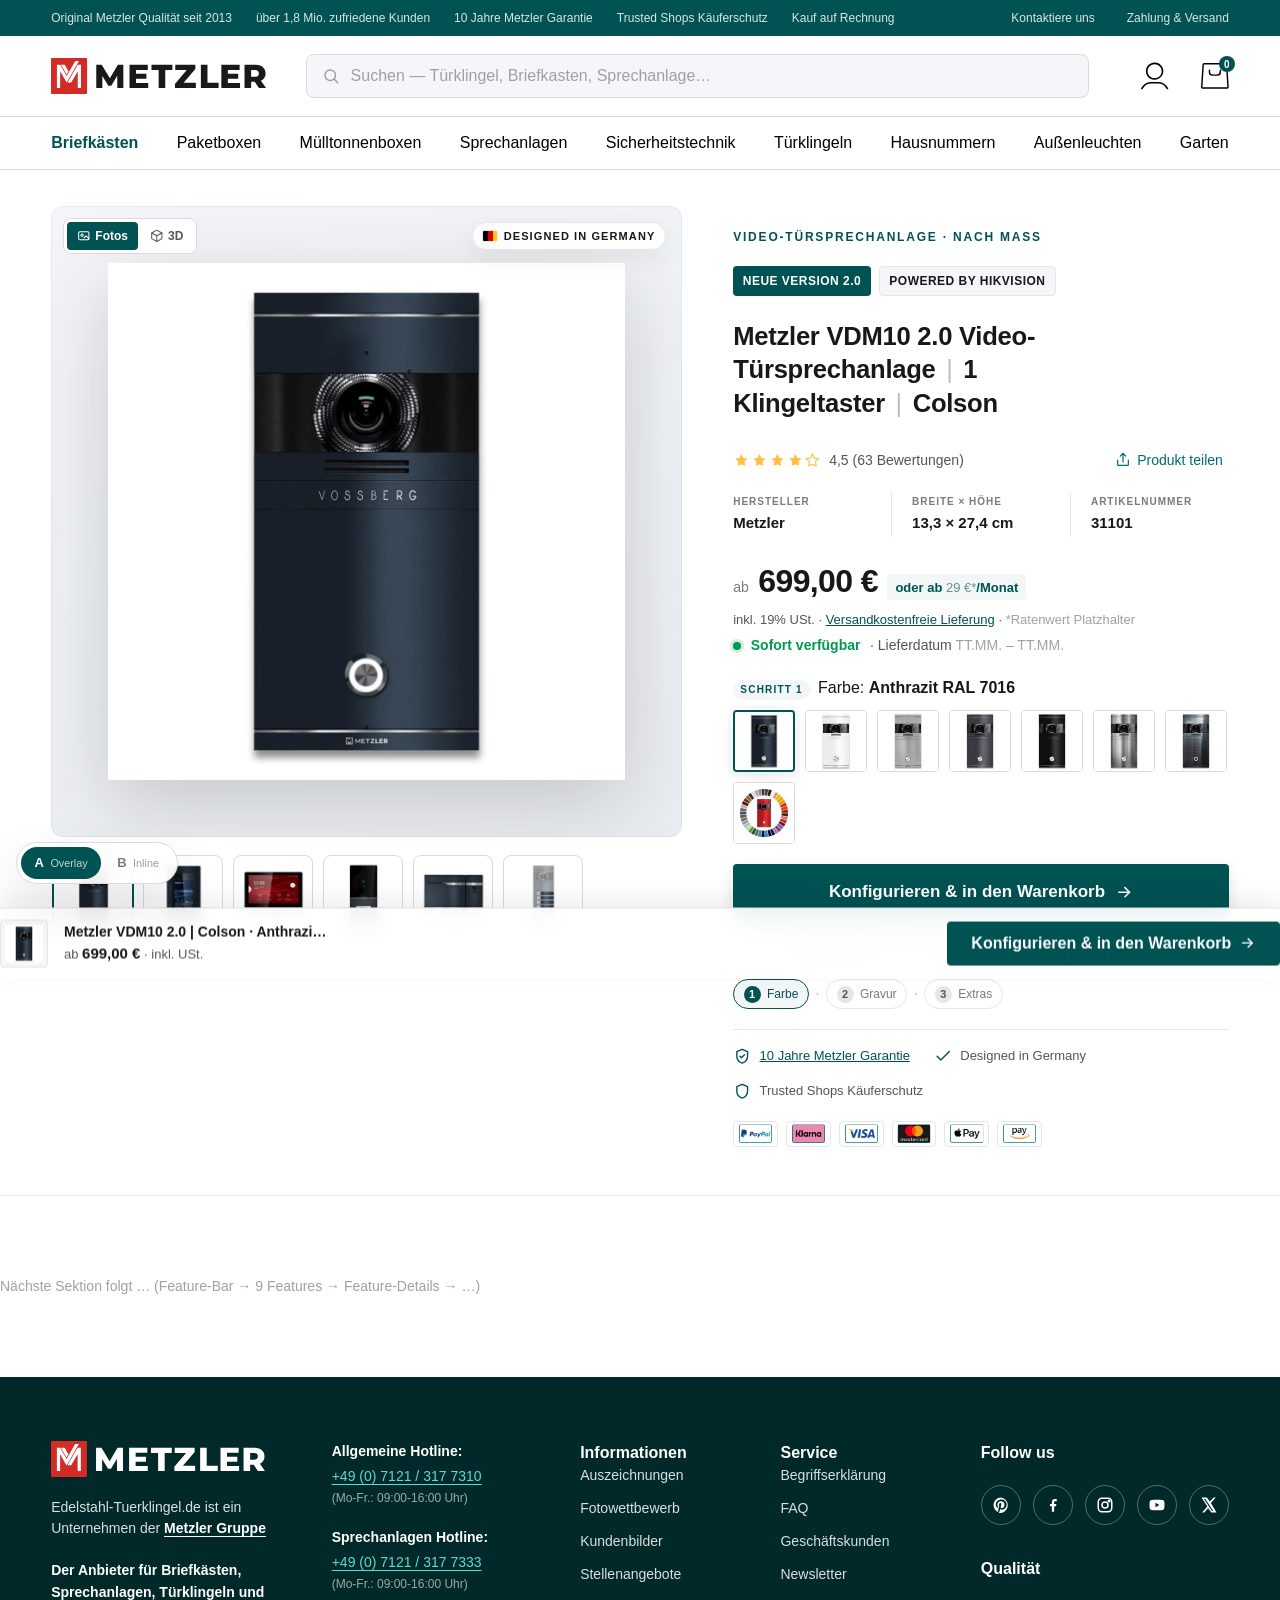
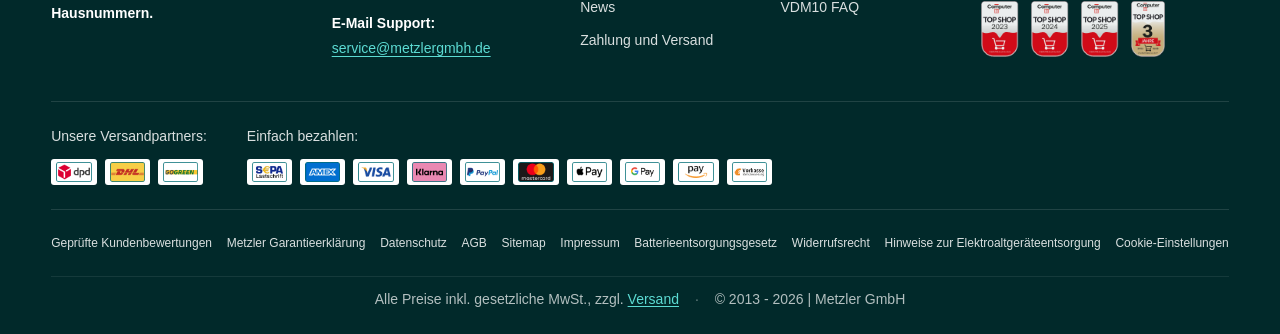
==== commit 8b483e08: "Version B: consolidate entry point + build Beschreibung/Bewertungen, price + card polish - Collapse " ====
--- a/index-a.html
+++ b/index-a.html
@@ -707,7 +707,7 @@
 <!-- A/B version switcher -->
 <nav class="vswitch" aria-label="Prototyp-Version">
   <a href="index-a.html" class="is-current">A <small>Overlay</small></a>
-  <a href="index-b.html">B <small>Inline</small></a>
+  <a href="index.html">B <small>Inline</small></a>
 </nav>
 
 <script src="chrome.js?v=1"></script>
--- a/chrome.css
+++ b/chrome.css
@@ -220,3 +220,88 @@
 }
 .mega-panel .mega-poster__cta:hover,
 .mega-panel .mega-poster__cta:focus-visible { background: var(--teal-600); box-shadow: 0 4px 12px rgba(1,82,83,0.30); }
+
+/* ============================================================
+   QUICKBAR + BREADCRUMB — grabbed verbatim from the PLP (plp.css).
+   --ink / --border aren't in this build's tokens, so define fallbacks.
+   ============================================================ */
+:root { --ink: #1a171b; --border: #e6e6e8; }
+
+/* ── Breadcrumb ── */
+.crumb { background: var(--white); padding-top: 14px; }
+.crumb ol { display: flex; align-items: center; gap: var(--sp-2); font-size: var(--text-body-sm); color: var(--ink-60); list-style: none; margin: 0; padding: 0; }
+.crumb a { color: var(--ink-60); text-decoration: none; }
+.crumb a:hover { color: var(--teal); }
+.crumb li { display: inline-flex; align-items: center; }
+.crumb li svg { width: 14px; height: 14px; color: var(--graphite-500); }
+.crumb [aria-current] { color: var(--schwarz); font-weight: 500; }
+
+/* ── Quickbar (contact / quick actions) ── */
+.quickbar { background: var(--teal); color: rgba(255,255,255,.85); position: relative; overflow: hidden; }
+.qa-mobile-toggle {
+  display: none;
+  align-items: center; justify-content: space-between; width: 100%;
+  padding: 10px 0;
+  background: transparent; border: 0; cursor: pointer;
+  color: rgba(255,255,255,.85);
+  font-family: inherit; font-size: var(--text-body-sm); font-weight: 400; line-height: 1; letter-spacing: .005em;
+}
+.qa-mobile-toggle .chev { width: 20px; height: 20px; color: rgba(255,255,255,.85); stroke-width: 1.6; transition: transform .3s cubic-bezier(.2,.8,.2,1); }
+.quickbar.is-open .qa-mobile-toggle .chev { transform: rotate(180deg); }
+.quickbar-inner { position: relative; display: flex; align-items: center; justify-content: space-between; gap: 24px; padding-block: 10px; font-size: var(--text-caption); font-weight: 400; }
+.qa-group { display: flex; align-items: center; gap: 4px; flex-wrap: wrap; margin-left: -14px; }
+.qa-panel { display: contents; }
+.qa { display: inline-flex; align-items: center; gap: 9px; padding: 8px 14px; border-radius: 4px; color: rgba(255,255,255,.85); text-decoration: none; font-weight: 400; -webkit-tap-highlight-color: transparent; transition: background .25s ease, color .25s ease, transform .25s ease; line-height: 1; }
+.qa svg { width: 15px; height: 15px; stroke-width: 1.6; color: #7cc6b9; transition: color .25s; }
+.qa:hover { background: rgba(255,255,255,.1); color: #fff; }
+.qa:hover svg { color: #fff; }
+.qa strong { font-weight: 700; letter-spacing: -.005em; }
+.qa-divider { width: 1px; height: 16px; background: rgba(255,255,255,.18); margin: 0 4px; }
+.qa-cta { display: inline-flex; align-items: center; gap: 8px; padding: 8px 16px; border-radius: 4px; background: #fff; color: var(--teal); font-weight: 700; font-size: var(--text-caption); letter-spacing: -.005em; text-decoration: none; border: 0; cursor: pointer; font-family: inherit; -webkit-tap-highlight-color: transparent; transition: transform .25s cubic-bezier(.2,.8,.2,1), box-shadow .25s; line-height: 1; }
+.qa-cta svg { width: 14px; height: 14px; stroke-width: 2; }
+.qa-cta:hover { transform: translateY(-1px); box-shadow: 0 6px 14px rgba(0,0,0,.18); }
+.qa.termin { background: rgba(255,255,255,.08); border: 1px solid rgba(255,255,255,.18); padding: 7px 13px; }
+.qa.termin:hover { background: rgba(255,255,255,.16); }
+.qa.termin svg { color: #7cc6b9; }
+.qa-ico, .qa-body { display: contents; }
+.qa-meta, .qa-arrow { display: none; }
+.qa[href^="tel:"] .qa-meta { display: inline; }
+@keyframes qa-sheet { from { opacity: 0; transform: translateY(-6px); } to { opacity: 1; transform: none; } }
+@media (max-width: 900px) and (min-width: 768px) {
+  .qa-divider { display: none; }
+  .qa { padding: 6px 10px; }
+}
+@media (max-width: 767px) {
+  .quickbar { overflow: visible; }
+  .quickbar-inner { flex-direction: column; align-items: stretch; gap: 0; padding-block: 0; }
+  .qa-mobile-toggle { display: flex; }
+  .qa-panel { display: none; }
+  .quickbar.is-open { z-index: 40; }
+  .quickbar.is-open .quickbar-inner { position: relative; z-index: 1; }
+  .quickbar.is-open .qa-panel { display: flex; flex-direction: column; position: absolute; left: 0; right: 0; top: 100%; background: #fff; padding: 4px clamp(24px,4vw,56px) 14px; box-shadow: 0 16px 28px -18px rgba(1,40,40,.30); animation: qa-sheet .28s cubic-bezier(.2,.8,.2,1); }
+  .quickbar.is-open .qa-mobile-toggle { width: calc(100% + 2 * clamp(24px,4vw,56px)); margin: 0 calc(-1 * clamp(24px,4vw,56px)); padding: 10px clamp(24px,4vw,56px); background: var(--teal); }
+  .quickbar.is-open .qa-divider { display: none; }
+  .quickbar.is-open .qa-group { display: contents; }
+  .quickbar.is-open .qa,
+  .quickbar.is-open .qa-cta { display: grid; grid-template-columns: 32px 1fr auto; align-items: center; gap: 14px; margin: 0; padding: 13px 0; border-radius: 0; text-align: left; background: #fff; border: 0; border-bottom: 1px solid var(--border); color: var(--ink); font-weight: 400; letter-spacing: 0; box-shadow: none; transform: none; transition: border-color .25s ease, background .25s ease, transform .25s ease; }
+  .quickbar.is-open .qa[href^="tel:"] { order: 1; }
+  .quickbar.is-open .qa-cta { order: 2; }
+  .quickbar.is-open .qa.termin { order: 3; }
+  .quickbar.is-open .qa[href="#partner"] { order: 4; border-bottom: 0; }
+  .quickbar.is-open .qa-ico { display: grid; place-items: center; width: 32px; height: 32px; border-radius: 4px; background: linear-gradient(135deg,#f0f6f6 0%,#e2edec 100%); box-shadow: inset 0 0 0 1px rgba(1,82,83,.08), inset 0 1px 0 rgba(255,255,255,.8); color: var(--teal); }
+  .quickbar.is-open .qa-ico svg { width: 16px; height: 16px; stroke-width: 1.5; color: var(--teal); }
+  .quickbar.is-open .qa-body { display: flex; flex-direction: column; gap: 3px; min-width: 0; }
+  .quickbar.is-open .qa-label { font-size: 14px; font-weight: 700; line-height: 1.375; letter-spacing: -.008em; color: var(--ink); }
+  .quickbar.is-open .qa-meta { display: block; font-size: 13px; font-weight: 400; line-height: 1.4; color: #5a6565; letter-spacing: .005em; }
+  .quickbar.is-open .qa-arrow { display: grid; place-items: center; color: var(--teal); }
+  .quickbar.is-open .qa-arrow svg { width: 22px; height: 22px; stroke-width: 1.5; color: var(--teal); }
+  .quickbar.is-open .qa[href^="tel:"] .qa-meta { color: var(--teal); }
+  .quickbar.is-open .qa[href^="tel:"] .qa-meta strong { font-weight: 700; }
+  .quickbar.is-open .qa:hover,
+  .quickbar.is-open .qa-cta:hover { background: #fff; border-color: rgba(1,82,83,.1); }
+  .quickbar.is-open .qa:active,
+  .quickbar.is-open .qa-cta:active { border-color: rgba(1,82,83,.35); background: linear-gradient(120deg, rgba(1,82,83,0) 0%, rgba(1,82,83,.04) 45%, rgba(124,198,185,.08) 100%); }
+  .quickbar.is-open .qa:active .qa-label,
+  .quickbar.is-open .qa-cta:active .qa-label { color: var(--teal); }
+  .quickbar.is-open .qa:active .qa-arrow { transform: translateX(2px); }
+}
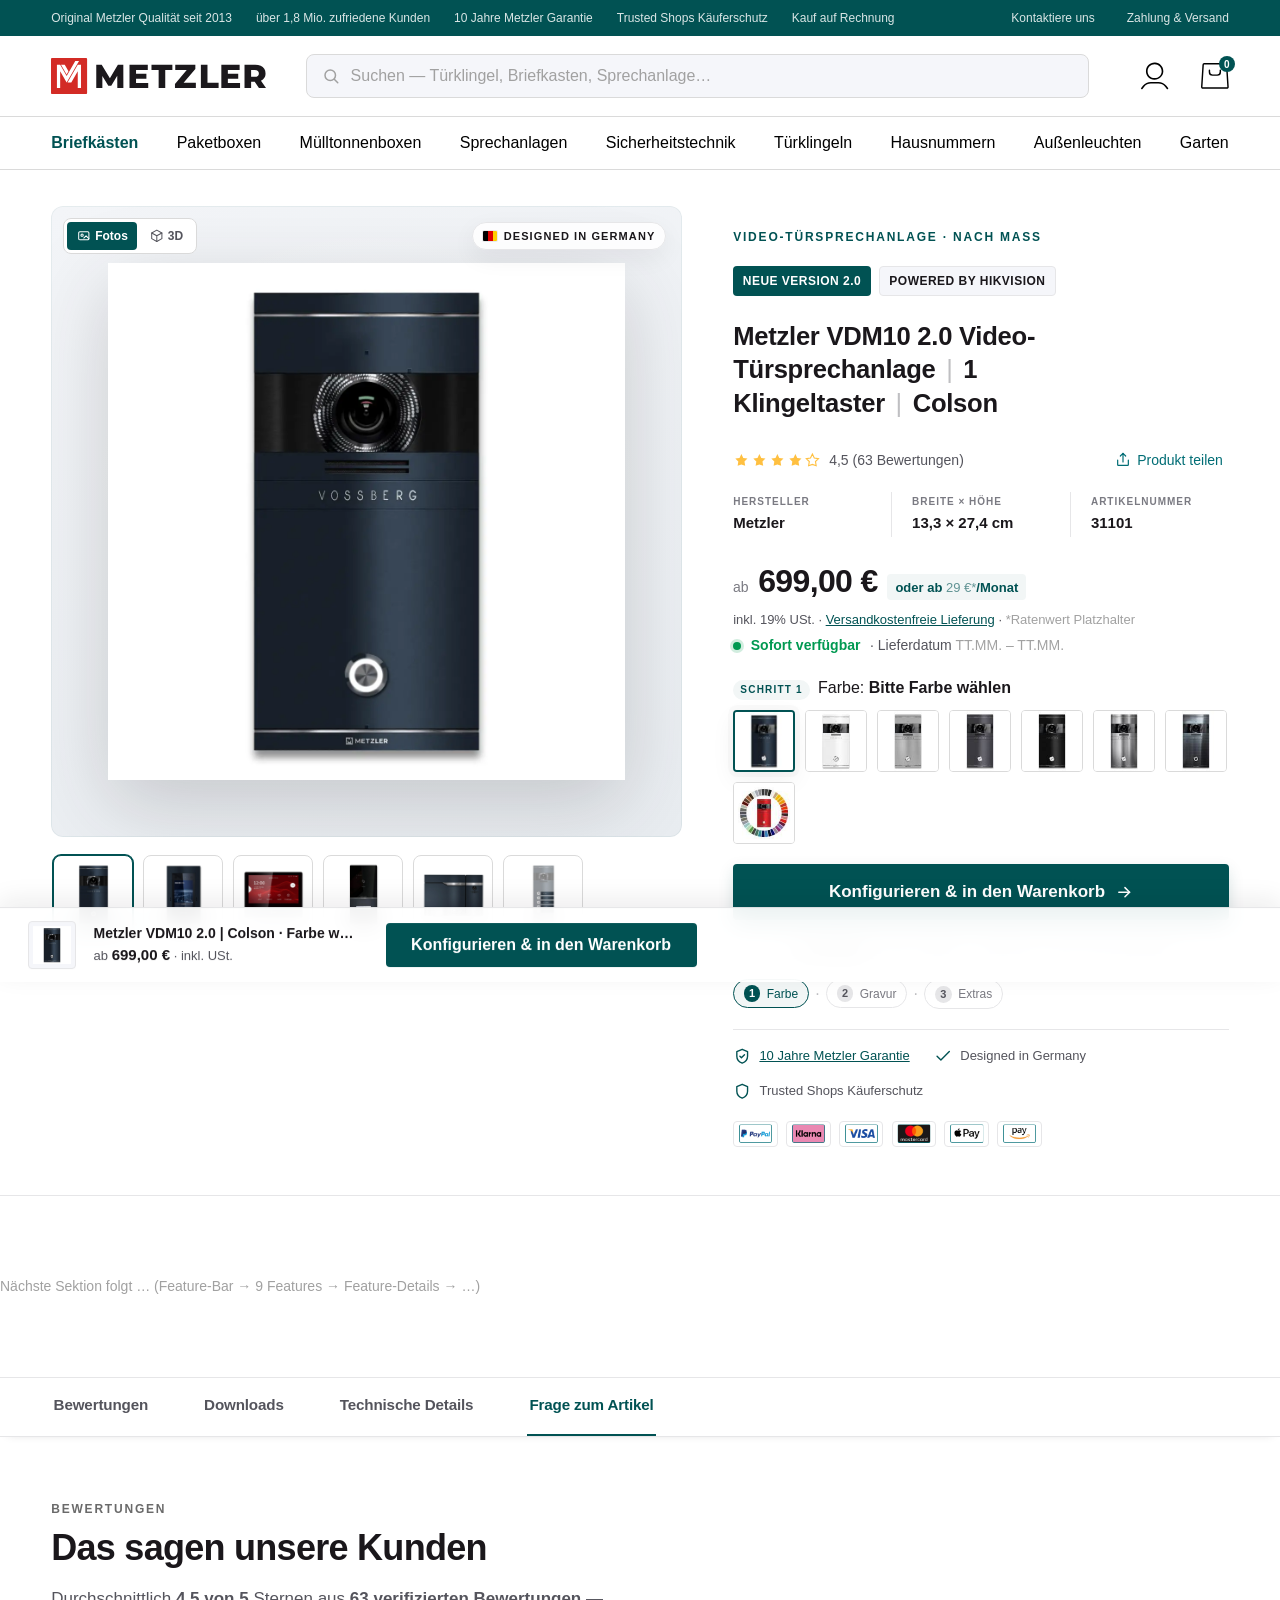
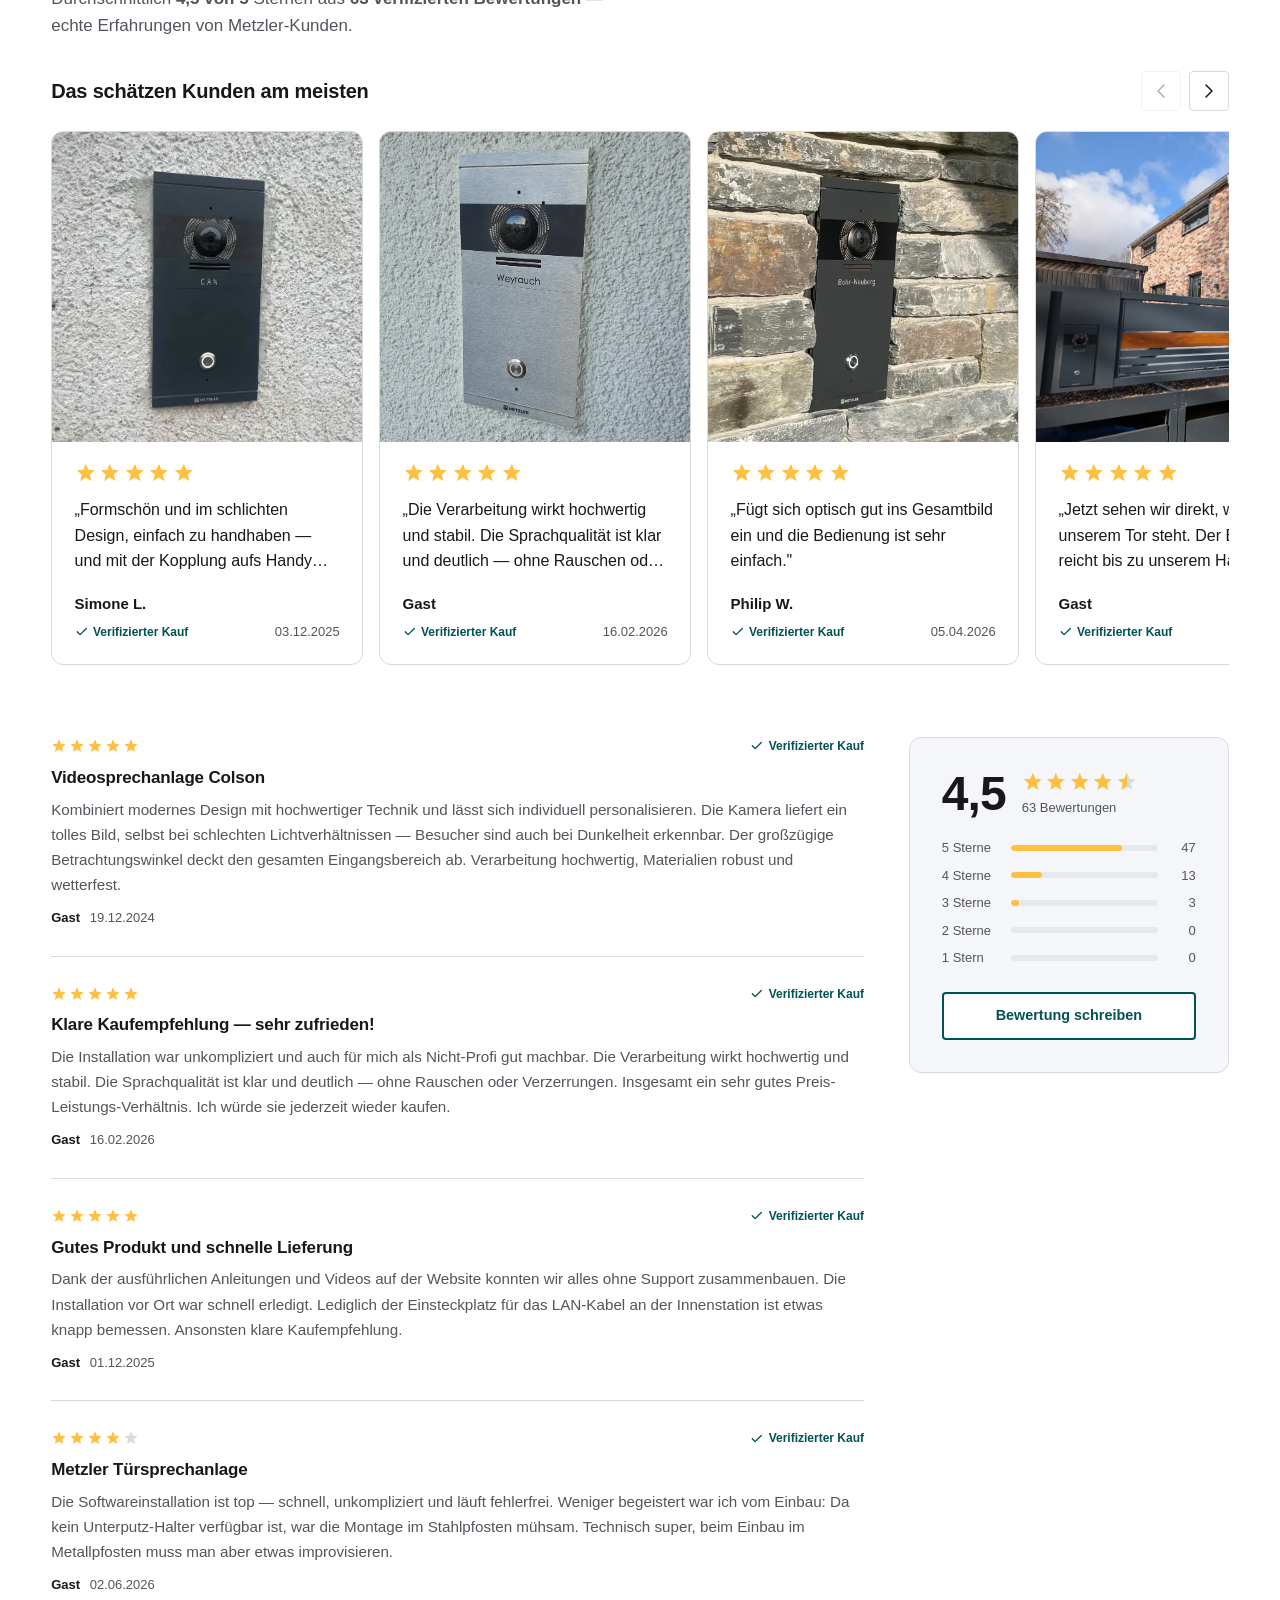
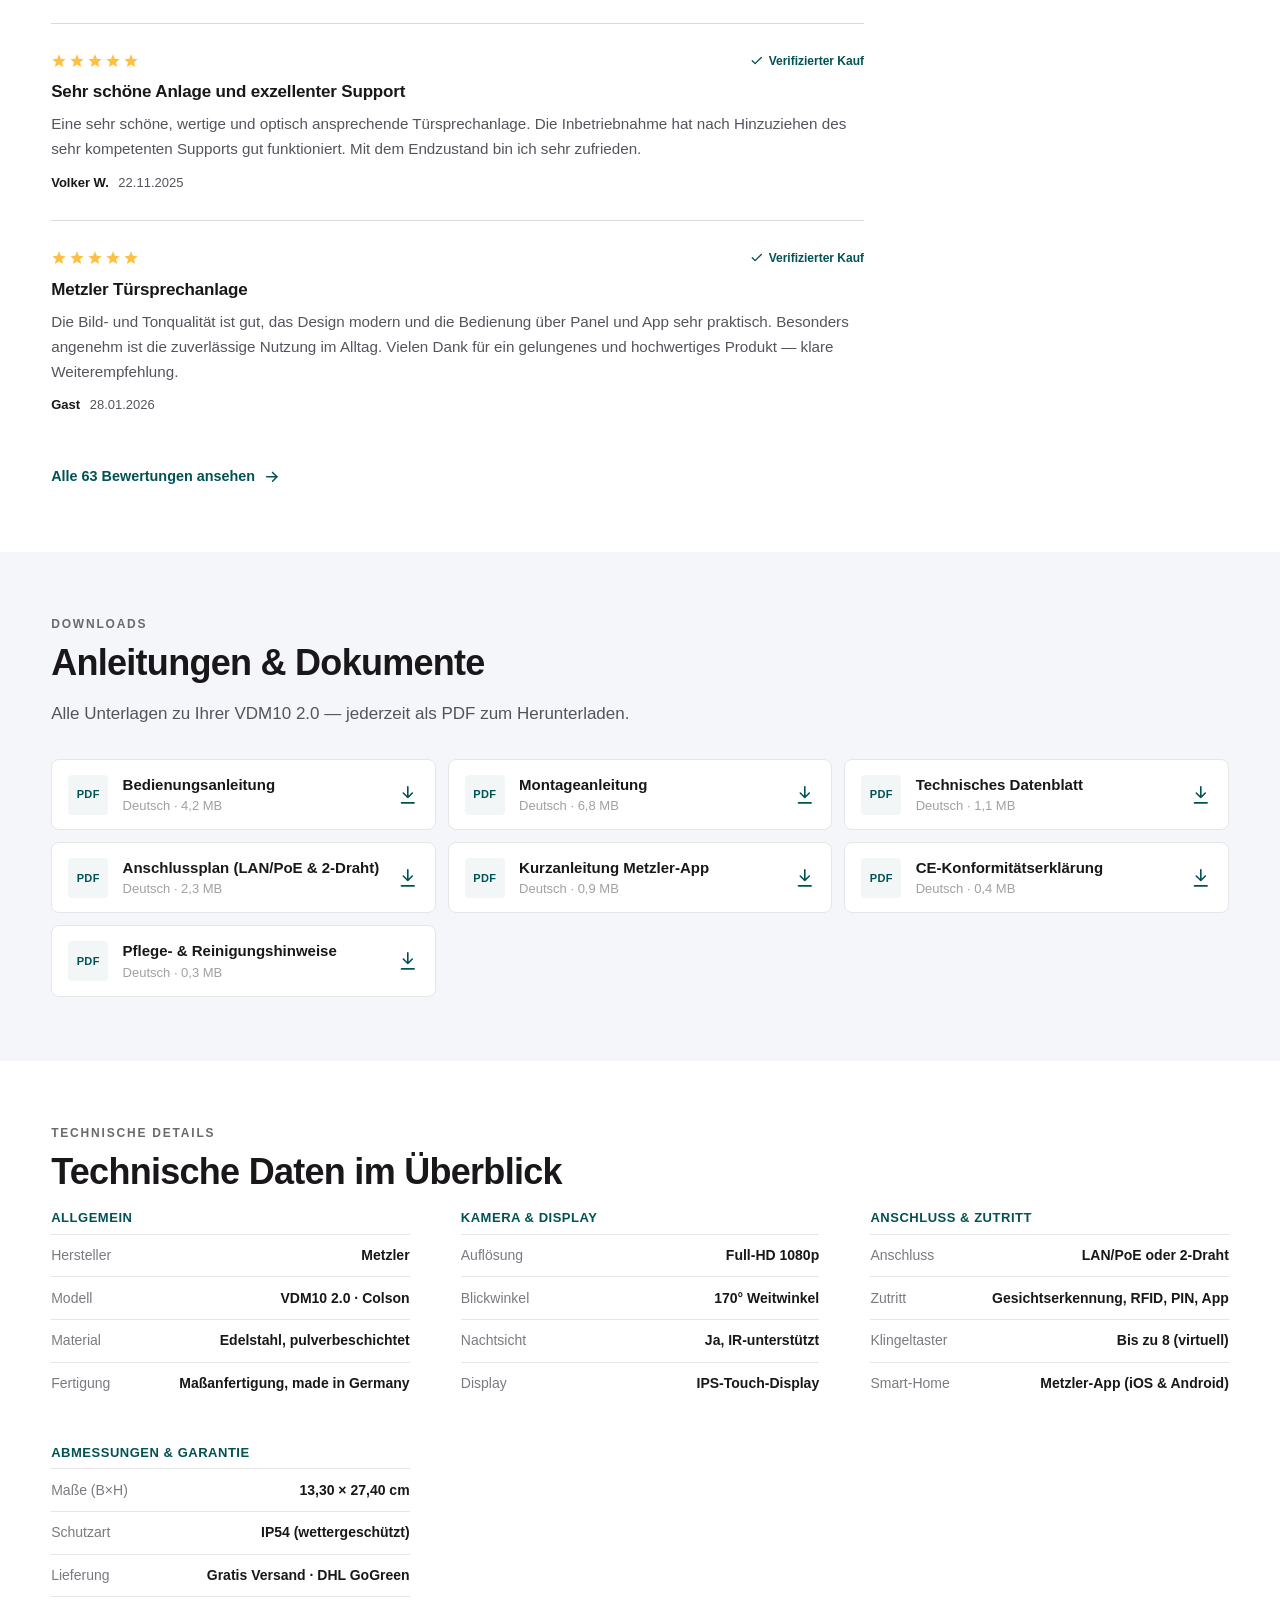
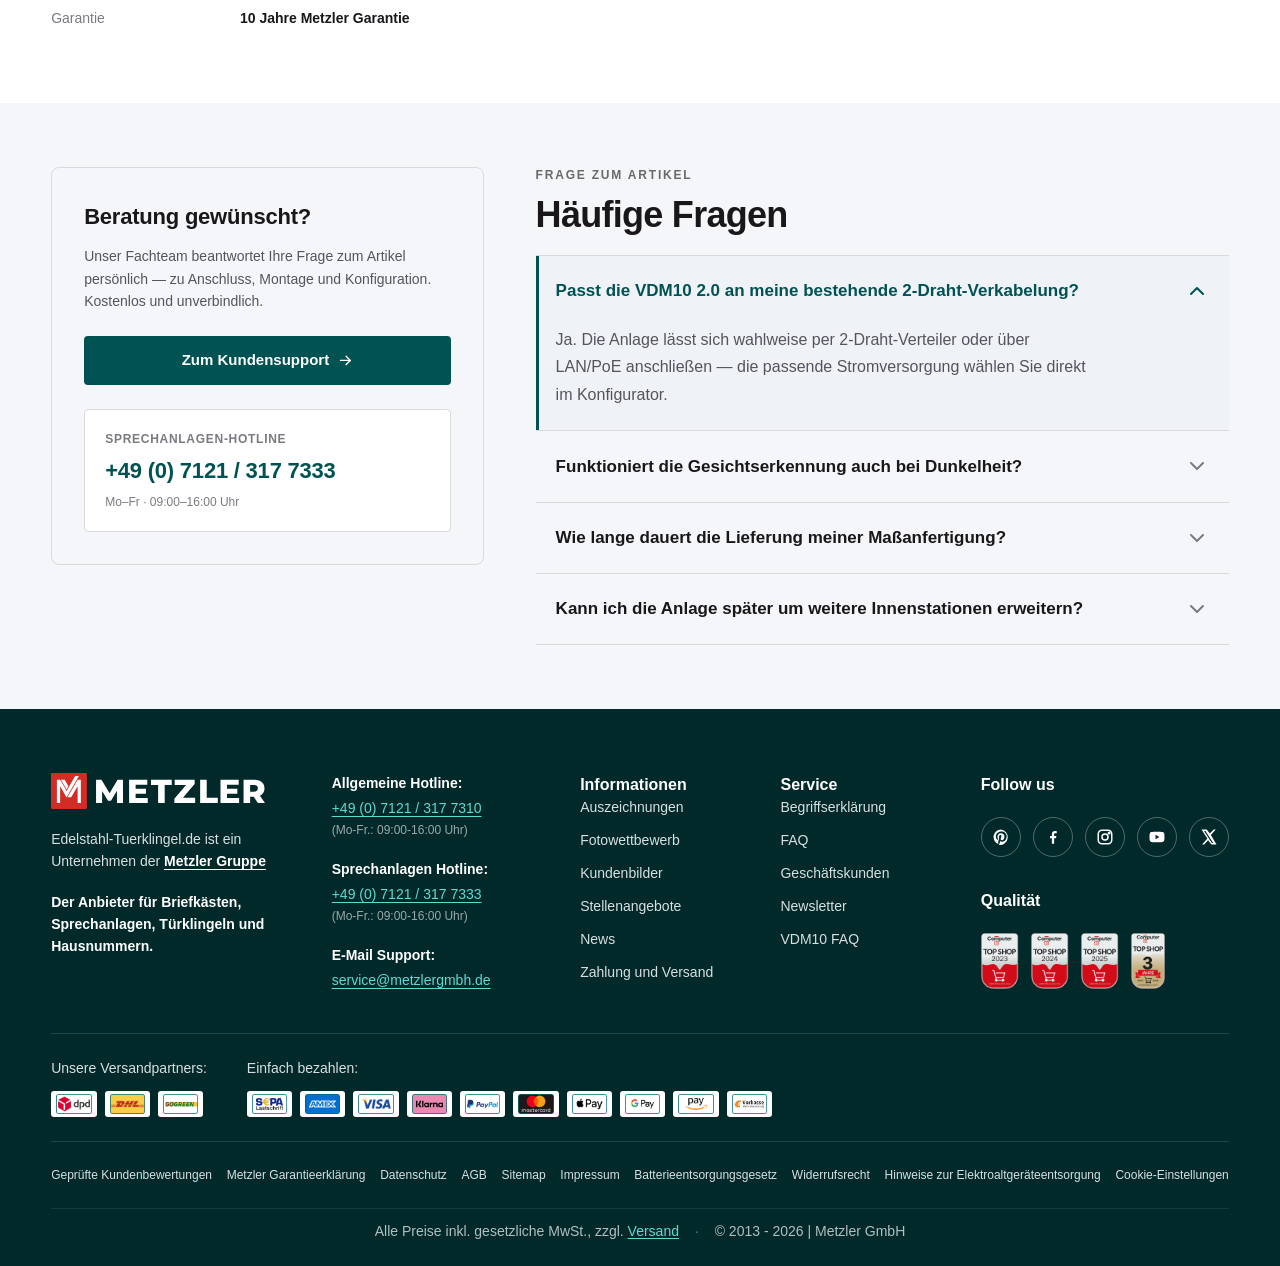
==== commit 578ea313: "Version B: mobile config accordion, responsive fixes, review/description polish - Beschreibung: kept" ====
--- a/index-a.html
+++ b/index-a.html
@@ -10,7 +10,9 @@
 <!-- Mega-menu dropdown, grabbed from the PLP -->
 <link rel="stylesheet" href="chrome.css?v=1" />
 <!-- New PDP sections -->
-<link rel="stylesheet" href="pdp.css?v=12" />
+<link rel="stylesheet" href="pdp.css?v=28" />
+<!-- Version B product-info sections (Beschreibung · Bewertungen · Downloads · Technik · FAQ) ported in -->
+<link rel="stylesheet" href="pdp-b.css?v=284" />
 </head>
 <body class="plp">
 
@@ -400,6 +402,266 @@
   <div class="container" style="padding:5rem 0;color:var(--color-graphite-500);border-top:1px solid var(--color-graphite-200);font-size:0.875rem">
     Nächste Sektion folgt … (Feature-Bar → 9 Features → Feature-Details → …)
   </div>
+
+
+  <!-- ===== PRODUCT INFO — sticky scroll-spy nav over the info sections ===== -->
+  <nav class="psx-nav" id="psxNav" aria-label="Produktinformationen">
+    <div class="container psx-nav__inner">
+      <a class="psx-nav__link is-active" href="#sx-bewertungen">Bewertungen</a>
+      <a class="psx-nav__link" href="#sx-downloads">Downloads</a>
+      <a class="psx-nav__link" href="#sx-technik">Technische Details</a>
+      <a class="psx-nav__link" href="#sx-frage">Frage zum Artikel</a>
+    </div>
+  </nav>
+
+  <!-- 2 · Bewertungen — happy carousel (top) + detailed reviews with rating sidebar -->
+  <section id="sx-bewertungen" class="psx-sec" aria-labelledby="sxRevTitle">
+    <!-- shared half-star gradient for the summary score -->
+    <svg width="0" height="0" style="position:absolute" aria-hidden="true"><defs><linearGradient id="rvwHalf" x1="0" x2="1" y1="0" y2="0"><stop offset="50%" stop-color="#FFC041"/><stop offset="50%" stop-color="#d8dbe0"/></linearGradient></defs></svg>
+
+    <div class="container psx-sec__inner">
+      <p class="psx-eyebrow">Bewertungen</p>
+      <h2 class="psx-title" id="sxRevTitle">Das sagen unsere Kunden</h2>
+      <p class="psx-lead">Durchschnittlich <b>4,5&nbsp;von&nbsp;5</b> Sternen aus <b>63&nbsp;verifizierten Bewertungen</b> — echte Erfahrungen von Metzler-Kunden.</p>
+
+      <!-- ── Happy reviews carousel ── -->
+      <div class="rvw-happy">
+        <div class="rvw-happy__head">
+          <h3 class="rvw-happy__title">Das schätzen Kunden am meisten</h3>
+          <div class="rvw-arrows">
+            <button type="button" class="rvw-arrow" data-dir="prev" aria-label="Vorherige Bewertungen"><svg viewBox="0 0 24 24" fill="none" stroke="currentColor" stroke-width="1.5" stroke-linecap="round" stroke-linejoin="round"><path d="M15 18l-6-6 6-6"/></svg></button>
+            <button type="button" class="rvw-arrow" data-dir="next" aria-label="Weitere Bewertungen"><svg viewBox="0 0 24 24" fill="none" stroke="currentColor" stroke-width="1.5" stroke-linecap="round" stroke-linejoin="round"><path d="M9 6l6 6-6 6"/></svg></button>
+          </div>
+        </div>
+        <ul class="rvw-carousel" id="rvwCarousel">
+          <li class="rvw-happy-card">
+            <div class="rvw-happy-card__media"><img src="Reviews/review-1.webp" alt="Kundenfoto: Metzler VDM10 in Anthrazit mit Gravur „CAN" an einer Putzfassade" loading="lazy"></div>
+            <div class="rvw-happy-card__body">
+              <span class="rvw-stars" role="img" aria-label="5 von 5 Sternen"><svg viewBox="0 0 24 24" fill="currentColor"><path d="M12 17.27L18.18 21l-1.64-7.03L22 9.24l-7.19-.61L12 2 9.19 8.63 2 9.24l5.46 4.73L5.82 21z"/></svg><svg viewBox="0 0 24 24" fill="currentColor"><path d="M12 17.27L18.18 21l-1.64-7.03L22 9.24l-7.19-.61L12 2 9.19 8.63 2 9.24l5.46 4.73L5.82 21z"/></svg><svg viewBox="0 0 24 24" fill="currentColor"><path d="M12 17.27L18.18 21l-1.64-7.03L22 9.24l-7.19-.61L12 2 9.19 8.63 2 9.24l5.46 4.73L5.82 21z"/></svg><svg viewBox="0 0 24 24" fill="currentColor"><path d="M12 17.27L18.18 21l-1.64-7.03L22 9.24l-7.19-.61L12 2 9.19 8.63 2 9.24l5.46 4.73L5.82 21z"/></svg><svg viewBox="0 0 24 24" fill="currentColor"><path d="M12 17.27L18.18 21l-1.64-7.03L22 9.24l-7.19-.61L12 2 9.19 8.63 2 9.24l5.46 4.73L5.82 21z"/></svg></span>
+              <p class="rvw-happy-quote">„Formschön und im schlichten Design, einfach zu handhaben — und mit der Kopplung aufs Handy eine super Lösung, wenn man mal nicht zu Hause ist."</p>
+              <div class="rvw-happy-foot">
+                <span class="rvw-author">Simone L.</span>
+                <span class="rvw-meta"><span class="rvw-verified"><svg viewBox="0 0 24 24" fill="none" stroke="currentColor" stroke-width="2.4" stroke-linecap="round" stroke-linejoin="round"><path d="M20 6L9 17l-5-5"/></svg>Verifizierter Kauf</span><time>03.12.2025</time></span>
+              </div>
+            </div>
+          </li>
+          <li class="rvw-happy-card">
+            <div class="rvw-happy-card__media"><img src="Reviews/review-2.webp" alt="Kundenfoto: Metzler VDM10 aus gebürstetem Edelstahl mit Gravur „Weyrauch"" loading="lazy"></div>
+            <div class="rvw-happy-card__body">
+              <span class="rvw-stars" role="img" aria-label="5 von 5 Sternen"><svg viewBox="0 0 24 24" fill="currentColor"><path d="M12 17.27L18.18 21l-1.64-7.03L22 9.24l-7.19-.61L12 2 9.19 8.63 2 9.24l5.46 4.73L5.82 21z"/></svg><svg viewBox="0 0 24 24" fill="currentColor"><path d="M12 17.27L18.18 21l-1.64-7.03L22 9.24l-7.19-.61L12 2 9.19 8.63 2 9.24l5.46 4.73L5.82 21z"/></svg><svg viewBox="0 0 24 24" fill="currentColor"><path d="M12 17.27L18.18 21l-1.64-7.03L22 9.24l-7.19-.61L12 2 9.19 8.63 2 9.24l5.46 4.73L5.82 21z"/></svg><svg viewBox="0 0 24 24" fill="currentColor"><path d="M12 17.27L18.18 21l-1.64-7.03L22 9.24l-7.19-.61L12 2 9.19 8.63 2 9.24l5.46 4.73L5.82 21z"/></svg><svg viewBox="0 0 24 24" fill="currentColor"><path d="M12 17.27L18.18 21l-1.64-7.03L22 9.24l-7.19-.61L12 2 9.19 8.63 2 9.24l5.46 4.73L5.82 21z"/></svg></span>
+              <p class="rvw-happy-quote">„Die Verarbeitung wirkt hochwertig und stabil. Die Sprachqualität ist klar und deutlich — ohne Rauschen oder Verzerrungen."</p>
+              <div class="rvw-happy-foot">
+                <span class="rvw-author">Gast</span>
+                <span class="rvw-meta"><span class="rvw-verified"><svg viewBox="0 0 24 24" fill="none" stroke="currentColor" stroke-width="2.4" stroke-linecap="round" stroke-linejoin="round"><path d="M20 6L9 17l-5-5"/></svg>Verifizierter Kauf</span><time>16.02.2026</time></span>
+              </div>
+            </div>
+          </li>
+          <li class="rvw-happy-card">
+            <div class="rvw-happy-card__media"><img src="Reviews/review-3.webp" alt="Kundenfoto: Metzler VDM10 in Anthrazit mit Gravur „Bohr-Neuberg" an einer Natursteinwand" loading="lazy"></div>
+            <div class="rvw-happy-card__body">
+              <span class="rvw-stars" role="img" aria-label="5 von 5 Sternen"><svg viewBox="0 0 24 24" fill="currentColor"><path d="M12 17.27L18.18 21l-1.64-7.03L22 9.24l-7.19-.61L12 2 9.19 8.63 2 9.24l5.46 4.73L5.82 21z"/></svg><svg viewBox="0 0 24 24" fill="currentColor"><path d="M12 17.27L18.18 21l-1.64-7.03L22 9.24l-7.19-.61L12 2 9.19 8.63 2 9.24l5.46 4.73L5.82 21z"/></svg><svg viewBox="0 0 24 24" fill="currentColor"><path d="M12 17.27L18.18 21l-1.64-7.03L22 9.24l-7.19-.61L12 2 9.19 8.63 2 9.24l5.46 4.73L5.82 21z"/></svg><svg viewBox="0 0 24 24" fill="currentColor"><path d="M12 17.27L18.18 21l-1.64-7.03L22 9.24l-7.19-.61L12 2 9.19 8.63 2 9.24l5.46 4.73L5.82 21z"/></svg><svg viewBox="0 0 24 24" fill="currentColor"><path d="M12 17.27L18.18 21l-1.64-7.03L22 9.24l-7.19-.61L12 2 9.19 8.63 2 9.24l5.46 4.73L5.82 21z"/></svg></span>
+              <p class="rvw-happy-quote">„Fügt sich optisch gut ins Gesamtbild ein und die Bedienung ist sehr einfach."</p>
+              <div class="rvw-happy-foot">
+                <span class="rvw-author">Philip W.</span>
+                <span class="rvw-meta"><span class="rvw-verified"><svg viewBox="0 0 24 24" fill="none" stroke="currentColor" stroke-width="2.4" stroke-linecap="round" stroke-linejoin="round"><path d="M20 6L9 17l-5-5"/></svg>Verifizierter Kauf</span><time>05.04.2026</time></span>
+              </div>
+            </div>
+          </li>
+          <li class="rvw-happy-card">
+            <div class="rvw-happy-card__media"><img src="Reviews/review-4.webp" alt="Kundenfoto: Metzler VDM10 und Briefkasten an einer Toranlage vor einem Klinkerhaus" loading="lazy"></div>
+            <div class="rvw-happy-card__body">
+              <span class="rvw-stars" role="img" aria-label="5 von 5 Sternen"><svg viewBox="0 0 24 24" fill="currentColor"><path d="M12 17.27L18.18 21l-1.64-7.03L22 9.24l-7.19-.61L12 2 9.19 8.63 2 9.24l5.46 4.73L5.82 21z"/></svg><svg viewBox="0 0 24 24" fill="currentColor"><path d="M12 17.27L18.18 21l-1.64-7.03L22 9.24l-7.19-.61L12 2 9.19 8.63 2 9.24l5.46 4.73L5.82 21z"/></svg><svg viewBox="0 0 24 24" fill="currentColor"><path d="M12 17.27L18.18 21l-1.64-7.03L22 9.24l-7.19-.61L12 2 9.19 8.63 2 9.24l5.46 4.73L5.82 21z"/></svg><svg viewBox="0 0 24 24" fill="currentColor"><path d="M12 17.27L18.18 21l-1.64-7.03L22 9.24l-7.19-.61L12 2 9.19 8.63 2 9.24l5.46 4.73L5.82 21z"/></svg><svg viewBox="0 0 24 24" fill="currentColor"><path d="M12 17.27L18.18 21l-1.64-7.03L22 9.24l-7.19-.61L12 2 9.19 8.63 2 9.24l5.46 4.73L5.82 21z"/></svg></span>
+              <p class="rvw-happy-quote">„Jetzt sehen wir direkt, wer vor unserem Tor steht. Der Empfang reicht bis zu unserem Haus. Tolles Produkt."</p>
+              <div class="rvw-happy-foot">
+                <span class="rvw-author">Gast</span>
+                <span class="rvw-meta"><span class="rvw-verified"><svg viewBox="0 0 24 24" fill="none" stroke="currentColor" stroke-width="2.4" stroke-linecap="round" stroke-linejoin="round"><path d="M20 6L9 17l-5-5"/></svg>Verifizierter Kauf</span><time>14.01.2025</time></span>
+              </div>
+            </div>
+          </li>
+          <li class="rvw-happy-card">
+            <div class="rvw-happy-card__media"><img src="Reviews/review-5.webp" alt="Kundenfoto: Metzler VDM10 an einer Holzfassade neben der Haustür" loading="lazy"></div>
+            <div class="rvw-happy-card__body">
+              <span class="rvw-stars" role="img" aria-label="5 von 5 Sternen"><svg viewBox="0 0 24 24" fill="currentColor"><path d="M12 17.27L18.18 21l-1.64-7.03L22 9.24l-7.19-.61L12 2 9.19 8.63 2 9.24l5.46 4.73L5.82 21z"/></svg><svg viewBox="0 0 24 24" fill="currentColor"><path d="M12 17.27L18.18 21l-1.64-7.03L22 9.24l-7.19-.61L12 2 9.19 8.63 2 9.24l5.46 4.73L5.82 21z"/></svg><svg viewBox="0 0 24 24" fill="currentColor"><path d="M12 17.27L18.18 21l-1.64-7.03L22 9.24l-7.19-.61L12 2 9.19 8.63 2 9.24l5.46 4.73L5.82 21z"/></svg><svg viewBox="0 0 24 24" fill="currentColor"><path d="M12 17.27L18.18 21l-1.64-7.03L22 9.24l-7.19-.61L12 2 9.19 8.63 2 9.24l5.46 4.73L5.82 21z"/></svg><svg viewBox="0 0 24 24" fill="currentColor"><path d="M12 17.27L18.18 21l-1.64-7.03L22 9.24l-7.19-.61L12 2 9.19 8.63 2 9.24l5.46 4.73L5.82 21z"/></svg></span>
+              <p class="rvw-happy-quote">„Die Installation war einfacher als gedacht, und die Bildqualität ist wirklich hervorragend — sogar bei Nacht."</p>
+              <div class="rvw-happy-foot">
+                <span class="rvw-author">Gast</span>
+                <span class="rvw-meta"><span class="rvw-verified"><svg viewBox="0 0 24 24" fill="none" stroke="currentColor" stroke-width="2.4" stroke-linecap="round" stroke-linejoin="round"><path d="M20 6L9 17l-5-5"/></svg>Verifizierter Kauf</span><time>20.12.2024</time></span>
+              </div>
+            </div>
+          </li>
+        </ul>
+      </div>
+
+      <!-- ── Detailed reviews + rating sidebar ── -->
+      <div class="rvw-main">
+        <aside class="rvw-summary">
+          <div class="rvw-summary__inner">
+            <div class="rvw-summary__top">
+              <div class="rvw-summary__score">4,5</div>
+              <div class="rvw-summary__scoremeta">
+                <span class="rvw-stars rvw-stars--lg" role="img" aria-label="4,5 von 5 Sternen"><svg viewBox="0 0 24 24" fill="currentColor"><path d="M12 17.27L18.18 21l-1.64-7.03L22 9.24l-7.19-.61L12 2 9.19 8.63 2 9.24l5.46 4.73L5.82 21z"/></svg><svg viewBox="0 0 24 24" fill="currentColor"><path d="M12 17.27L18.18 21l-1.64-7.03L22 9.24l-7.19-.61L12 2 9.19 8.63 2 9.24l5.46 4.73L5.82 21z"/></svg><svg viewBox="0 0 24 24" fill="currentColor"><path d="M12 17.27L18.18 21l-1.64-7.03L22 9.24l-7.19-.61L12 2 9.19 8.63 2 9.24l5.46 4.73L5.82 21z"/></svg><svg viewBox="0 0 24 24" fill="currentColor"><path d="M12 17.27L18.18 21l-1.64-7.03L22 9.24l-7.19-.61L12 2 9.19 8.63 2 9.24l5.46 4.73L5.82 21z"/></svg><svg viewBox="0 0 24 24"><path fill="url(#rvwHalf)" d="M12 17.27L18.18 21l-1.64-7.03L22 9.24l-7.19-.61L12 2 9.19 8.63 2 9.24l5.46 4.73L5.82 21z"/></svg></span>
+                <p class="rvw-summary__count">63&nbsp;Bewertungen</p>
+              </div>
+            </div>
+            <div class="rvw-dist" aria-label="Bewertungsverteilung">
+              <div class="rvw-dist-row"><span class="rvw-dist-label">5 Sterne</span><span class="rvw-dist-bar"><i style="width:75%"></i></span><span class="rvw-dist-val">47</span></div>
+              <div class="rvw-dist-row"><span class="rvw-dist-label">4 Sterne</span><span class="rvw-dist-bar"><i style="width:21%"></i></span><span class="rvw-dist-val">13</span></div>
+              <div class="rvw-dist-row"><span class="rvw-dist-label">3 Sterne</span><span class="rvw-dist-bar"><i style="width:5%"></i></span><span class="rvw-dist-val">3</span></div>
+              <div class="rvw-dist-row"><span class="rvw-dist-label">2 Sterne</span><span class="rvw-dist-bar"><i style="width:0%"></i></span><span class="rvw-dist-val">0</span></div>
+              <div class="rvw-dist-row"><span class="rvw-dist-label">1 Stern</span><span class="rvw-dist-bar"><i style="width:0%"></i></span><span class="rvw-dist-val">0</span></div>
+            </div>
+            <a href="#" class="rvw-cta">Bewertung schreiben</a>
+          </div>
+        </aside>
+
+        <div class="rvw-list">
+          <article class="rvw-review">
+            <div class="rvw-review__head"><span class="rvw-stars" role="img" aria-label="5 von 5 Sternen"><svg viewBox="0 0 24 24" fill="currentColor"><path d="M12 17.27L18.18 21l-1.64-7.03L22 9.24l-7.19-.61L12 2 9.19 8.63 2 9.24l5.46 4.73L5.82 21z"/></svg><svg viewBox="0 0 24 24" fill="currentColor"><path d="M12 17.27L18.18 21l-1.64-7.03L22 9.24l-7.19-.61L12 2 9.19 8.63 2 9.24l5.46 4.73L5.82 21z"/></svg><svg viewBox="0 0 24 24" fill="currentColor"><path d="M12 17.27L18.18 21l-1.64-7.03L22 9.24l-7.19-.61L12 2 9.19 8.63 2 9.24l5.46 4.73L5.82 21z"/></svg><svg viewBox="0 0 24 24" fill="currentColor"><path d="M12 17.27L18.18 21l-1.64-7.03L22 9.24l-7.19-.61L12 2 9.19 8.63 2 9.24l5.46 4.73L5.82 21z"/></svg><svg viewBox="0 0 24 24" fill="currentColor"><path d="M12 17.27L18.18 21l-1.64-7.03L22 9.24l-7.19-.61L12 2 9.19 8.63 2 9.24l5.46 4.73L5.82 21z"/></svg></span><span class="rvw-verified"><svg viewBox="0 0 24 24" fill="none" stroke="currentColor" stroke-width="2.4" stroke-linecap="round" stroke-linejoin="round"><path d="M20 6L9 17l-5-5"/></svg>Verifizierter Kauf</span></div>
+            <h4 class="rvw-review__title">Videosprechanlage Colson</h4>
+            <p class="rvw-review__text">Kombiniert modernes Design mit hochwertiger Technik und lässt sich individuell personalisieren. Die Kamera liefert ein tolles Bild, selbst bei schlechten Lichtverhältnissen — Besucher sind auch bei Dunkelheit erkennbar. Der großzügige Betrachtungswinkel deckt den gesamten Eingangsbereich ab. Verarbeitung hochwertig, Materialien robust und wetterfest.</p>
+            <div class="rvw-review__foot"><span class="rvw-author">Gast</span><time>19.12.2024</time></div>
+          </article>
+          <article class="rvw-review">
+            <div class="rvw-review__head"><span class="rvw-stars" role="img" aria-label="5 von 5 Sternen"><svg viewBox="0 0 24 24" fill="currentColor"><path d="M12 17.27L18.18 21l-1.64-7.03L22 9.24l-7.19-.61L12 2 9.19 8.63 2 9.24l5.46 4.73L5.82 21z"/></svg><svg viewBox="0 0 24 24" fill="currentColor"><path d="M12 17.27L18.18 21l-1.64-7.03L22 9.24l-7.19-.61L12 2 9.19 8.63 2 9.24l5.46 4.73L5.82 21z"/></svg><svg viewBox="0 0 24 24" fill="currentColor"><path d="M12 17.27L18.18 21l-1.64-7.03L22 9.24l-7.19-.61L12 2 9.19 8.63 2 9.24l5.46 4.73L5.82 21z"/></svg><svg viewBox="0 0 24 24" fill="currentColor"><path d="M12 17.27L18.18 21l-1.64-7.03L22 9.24l-7.19-.61L12 2 9.19 8.63 2 9.24l5.46 4.73L5.82 21z"/></svg><svg viewBox="0 0 24 24" fill="currentColor"><path d="M12 17.27L18.18 21l-1.64-7.03L22 9.24l-7.19-.61L12 2 9.19 8.63 2 9.24l5.46 4.73L5.82 21z"/></svg></span><span class="rvw-verified"><svg viewBox="0 0 24 24" fill="none" stroke="currentColor" stroke-width="2.4" stroke-linecap="round" stroke-linejoin="round"><path d="M20 6L9 17l-5-5"/></svg>Verifizierter Kauf</span></div>
+            <h4 class="rvw-review__title">Klare Kaufempfehlung — sehr zufrieden!</h4>
+            <p class="rvw-review__text">Die Installation war unkompliziert und auch für mich als Nicht-Profi gut machbar. Die Verarbeitung wirkt hochwertig und stabil. Die Sprachqualität ist klar und deutlich — ohne Rauschen oder Verzerrungen. Insgesamt ein sehr gutes Preis-Leistungs-Verhältnis. Ich würde sie jederzeit wieder kaufen.</p>
+            <div class="rvw-review__foot"><span class="rvw-author">Gast</span><time>16.02.2026</time></div>
+          </article>
+          <article class="rvw-review">
+            <div class="rvw-review__head"><span class="rvw-stars" role="img" aria-label="5 von 5 Sternen"><svg viewBox="0 0 24 24" fill="currentColor"><path d="M12 17.27L18.18 21l-1.64-7.03L22 9.24l-7.19-.61L12 2 9.19 8.63 2 9.24l5.46 4.73L5.82 21z"/></svg><svg viewBox="0 0 24 24" fill="currentColor"><path d="M12 17.27L18.18 21l-1.64-7.03L22 9.24l-7.19-.61L12 2 9.19 8.63 2 9.24l5.46 4.73L5.82 21z"/></svg><svg viewBox="0 0 24 24" fill="currentColor"><path d="M12 17.27L18.18 21l-1.64-7.03L22 9.24l-7.19-.61L12 2 9.19 8.63 2 9.24l5.46 4.73L5.82 21z"/></svg><svg viewBox="0 0 24 24" fill="currentColor"><path d="M12 17.27L18.18 21l-1.64-7.03L22 9.24l-7.19-.61L12 2 9.19 8.63 2 9.24l5.46 4.73L5.82 21z"/></svg><svg viewBox="0 0 24 24" fill="currentColor"><path d="M12 17.27L18.18 21l-1.64-7.03L22 9.24l-7.19-.61L12 2 9.19 8.63 2 9.24l5.46 4.73L5.82 21z"/></svg></span><span class="rvw-verified"><svg viewBox="0 0 24 24" fill="none" stroke="currentColor" stroke-width="2.4" stroke-linecap="round" stroke-linejoin="round"><path d="M20 6L9 17l-5-5"/></svg>Verifizierter Kauf</span></div>
+            <h4 class="rvw-review__title">Gutes Produkt und schnelle Lieferung</h4>
+            <p class="rvw-review__text">Dank der ausführlichen Anleitungen und Videos auf der Website konnten wir alles ohne Support zusammenbauen. Die Installation vor Ort war schnell erledigt. Lediglich der Einsteckplatz für das LAN-Kabel an der Innenstation ist etwas knapp bemessen. Ansonsten klare Kaufempfehlung.</p>
+            <div class="rvw-review__foot"><span class="rvw-author">Gast</span><time>01.12.2025</time></div>
+          </article>
+          <article class="rvw-review">
+            <div class="rvw-review__head"><span class="rvw-stars" role="img" aria-label="4 von 5 Sternen"><svg viewBox="0 0 24 24" fill="currentColor"><path d="M12 17.27L18.18 21l-1.64-7.03L22 9.24l-7.19-.61L12 2 9.19 8.63 2 9.24l5.46 4.73L5.82 21z"/></svg><svg viewBox="0 0 24 24" fill="currentColor"><path d="M12 17.27L18.18 21l-1.64-7.03L22 9.24l-7.19-.61L12 2 9.19 8.63 2 9.24l5.46 4.73L5.82 21z"/></svg><svg viewBox="0 0 24 24" fill="currentColor"><path d="M12 17.27L18.18 21l-1.64-7.03L22 9.24l-7.19-.61L12 2 9.19 8.63 2 9.24l5.46 4.73L5.82 21z"/></svg><svg viewBox="0 0 24 24" fill="currentColor"><path d="M12 17.27L18.18 21l-1.64-7.03L22 9.24l-7.19-.61L12 2 9.19 8.63 2 9.24l5.46 4.73L5.82 21z"/></svg><svg viewBox="0 0 24 24" fill="#d8dbe0"><path d="M12 17.27L18.18 21l-1.64-7.03L22 9.24l-7.19-.61L12 2 9.19 8.63 2 9.24l5.46 4.73L5.82 21z"/></svg></span><span class="rvw-verified"><svg viewBox="0 0 24 24" fill="none" stroke="currentColor" stroke-width="2.4" stroke-linecap="round" stroke-linejoin="round"><path d="M20 6L9 17l-5-5"/></svg>Verifizierter Kauf</span></div>
+            <h4 class="rvw-review__title">Metzler Türsprechanlage</h4>
+            <p class="rvw-review__text">Die Softwareinstallation ist top — schnell, unkompliziert und läuft fehlerfrei. Weniger begeistert war ich vom Einbau: Da kein Unterputz-Halter verfügbar ist, war die Montage im Stahlpfosten mühsam. Technisch super, beim Einbau im Metallpfosten muss man aber etwas improvisieren.</p>
+            <div class="rvw-review__foot"><span class="rvw-author">Gast</span><time>02.06.2026</time></div>
+          </article>
+          <article class="rvw-review">
+            <div class="rvw-review__head"><span class="rvw-stars" role="img" aria-label="5 von 5 Sternen"><svg viewBox="0 0 24 24" fill="currentColor"><path d="M12 17.27L18.18 21l-1.64-7.03L22 9.24l-7.19-.61L12 2 9.19 8.63 2 9.24l5.46 4.73L5.82 21z"/></svg><svg viewBox="0 0 24 24" fill="currentColor"><path d="M12 17.27L18.18 21l-1.64-7.03L22 9.24l-7.19-.61L12 2 9.19 8.63 2 9.24l5.46 4.73L5.82 21z"/></svg><svg viewBox="0 0 24 24" fill="currentColor"><path d="M12 17.27L18.18 21l-1.64-7.03L22 9.24l-7.19-.61L12 2 9.19 8.63 2 9.24l5.46 4.73L5.82 21z"/></svg><svg viewBox="0 0 24 24" fill="currentColor"><path d="M12 17.27L18.18 21l-1.64-7.03L22 9.24l-7.19-.61L12 2 9.19 8.63 2 9.24l5.46 4.73L5.82 21z"/></svg><svg viewBox="0 0 24 24" fill="currentColor"><path d="M12 17.27L18.18 21l-1.64-7.03L22 9.24l-7.19-.61L12 2 9.19 8.63 2 9.24l5.46 4.73L5.82 21z"/></svg></span><span class="rvw-verified"><svg viewBox="0 0 24 24" fill="none" stroke="currentColor" stroke-width="2.4" stroke-linecap="round" stroke-linejoin="round"><path d="M20 6L9 17l-5-5"/></svg>Verifizierter Kauf</span></div>
+            <h4 class="rvw-review__title">Sehr schöne Anlage und exzellenter Support</h4>
+            <p class="rvw-review__text">Eine sehr schöne, wertige und optisch ansprechende Türsprechanlage. Die Inbetriebnahme hat nach Hinzuziehen des sehr kompetenten Supports gut funktioniert. Mit dem Endzustand bin ich sehr zufrieden.</p>
+            <div class="rvw-review__foot"><span class="rvw-author">Volker W.</span><time>22.11.2025</time></div>
+          </article>
+          <article class="rvw-review">
+            <div class="rvw-review__head"><span class="rvw-stars" role="img" aria-label="5 von 5 Sternen"><svg viewBox="0 0 24 24" fill="currentColor"><path d="M12 17.27L18.18 21l-1.64-7.03L22 9.24l-7.19-.61L12 2 9.19 8.63 2 9.24l5.46 4.73L5.82 21z"/></svg><svg viewBox="0 0 24 24" fill="currentColor"><path d="M12 17.27L18.18 21l-1.64-7.03L22 9.24l-7.19-.61L12 2 9.19 8.63 2 9.24l5.46 4.73L5.82 21z"/></svg><svg viewBox="0 0 24 24" fill="currentColor"><path d="M12 17.27L18.18 21l-1.64-7.03L22 9.24l-7.19-.61L12 2 9.19 8.63 2 9.24l5.46 4.73L5.82 21z"/></svg><svg viewBox="0 0 24 24" fill="currentColor"><path d="M12 17.27L18.18 21l-1.64-7.03L22 9.24l-7.19-.61L12 2 9.19 8.63 2 9.24l5.46 4.73L5.82 21z"/></svg><svg viewBox="0 0 24 24" fill="currentColor"><path d="M12 17.27L18.18 21l-1.64-7.03L22 9.24l-7.19-.61L12 2 9.19 8.63 2 9.24l5.46 4.73L5.82 21z"/></svg></span><span class="rvw-verified"><svg viewBox="0 0 24 24" fill="none" stroke="currentColor" stroke-width="2.4" stroke-linecap="round" stroke-linejoin="round"><path d="M20 6L9 17l-5-5"/></svg>Verifizierter Kauf</span></div>
+            <h4 class="rvw-review__title">Metzler Türsprechanlage</h4>
+            <p class="rvw-review__text">Die Bild- und Tonqualität ist gut, das Design modern und die Bedienung über Panel und App sehr praktisch. Besonders angenehm ist die zuverlässige Nutzung im Alltag. Vielen Dank für ein gelungenes und hochwertiges Produkt — klare Weiterempfehlung.</p>
+            <div class="rvw-review__foot"><span class="rvw-author">Gast</span><time>28.01.2026</time></div>
+          </article>
+          <a href="#" class="rvw-list__more">Alle 63 Bewertungen ansehen<svg viewBox="0 0 24 24" fill="none" stroke="currentColor" stroke-width="2" stroke-linecap="round" stroke-linejoin="round" aria-hidden="true"><path d="M5 12h14"/><path d="M13 6l6 6-6 6"/></svg></a>
+        </div>
+      </div>
+    </div>
+  </section>
+
+  <!-- 3 · Downloads -->
+  <section id="sx-downloads" class="psx-sec psx-sec--alt" aria-labelledby="sxDlTitle">
+    <div class="container psx-sec__inner">
+      <p class="psx-eyebrow">Downloads</p>
+      <h2 class="psx-title" id="sxDlTitle">Anleitungen &amp; Dokumente</h2>
+      <p class="psx-lead">Alle Unterlagen zu Ihrer VDM10&nbsp;2.0 — jederzeit als PDF zum Herunterladen.</p>
+      <ul class="psx-dl">
+        <li><a class="psx-dl__item" href="#" download><span class="psx-dl__badge">PDF</span><span class="psx-dl__text"><b>Bedienungsanleitung</b><span>Deutsch · 4,2 MB</span></span><svg class="psx-dl__icon" viewBox="0 0 24 24" fill="none" stroke="currentColor" stroke-width="1.8" stroke-linecap="round" stroke-linejoin="round"><path d="M12 3v12M7 10l5 5 5-5M5 21h14"/></svg></a></li>
+        <li><a class="psx-dl__item" href="#" download><span class="psx-dl__badge">PDF</span><span class="psx-dl__text"><b>Montageanleitung</b><span>Deutsch · 6,8 MB</span></span><svg class="psx-dl__icon" viewBox="0 0 24 24" fill="none" stroke="currentColor" stroke-width="1.8" stroke-linecap="round" stroke-linejoin="round"><path d="M12 3v12M7 10l5 5 5-5M5 21h14"/></svg></a></li>
+        <li><a class="psx-dl__item" href="#" download><span class="psx-dl__badge">PDF</span><span class="psx-dl__text"><b>Technisches Datenblatt</b><span>Deutsch · 1,1 MB</span></span><svg class="psx-dl__icon" viewBox="0 0 24 24" fill="none" stroke="currentColor" stroke-width="1.8" stroke-linecap="round" stroke-linejoin="round"><path d="M12 3v12M7 10l5 5 5-5M5 21h14"/></svg></a></li>
+        <li><a class="psx-dl__item" href="#" download><span class="psx-dl__badge">PDF</span><span class="psx-dl__text"><b>Anschlussplan (LAN/PoE &amp; 2-Draht)</b><span>Deutsch · 2,3 MB</span></span><svg class="psx-dl__icon" viewBox="0 0 24 24" fill="none" stroke="currentColor" stroke-width="1.8" stroke-linecap="round" stroke-linejoin="round"><path d="M12 3v12M7 10l5 5 5-5M5 21h14"/></svg></a></li>
+        <li><a class="psx-dl__item" href="#" download><span class="psx-dl__badge">PDF</span><span class="psx-dl__text"><b>Kurzanleitung Metzler-App</b><span>Deutsch · 0,9 MB</span></span><svg class="psx-dl__icon" viewBox="0 0 24 24" fill="none" stroke="currentColor" stroke-width="1.8" stroke-linecap="round" stroke-linejoin="round"><path d="M12 3v12M7 10l5 5 5-5M5 21h14"/></svg></a></li>
+        <li><a class="psx-dl__item" href="#" download><span class="psx-dl__badge">PDF</span><span class="psx-dl__text"><b>CE-Konformitätserklärung</b><span>Deutsch · 0,4 MB</span></span><svg class="psx-dl__icon" viewBox="0 0 24 24" fill="none" stroke="currentColor" stroke-width="1.8" stroke-linecap="round" stroke-linejoin="round"><path d="M12 3v12M7 10l5 5 5-5M5 21h14"/></svg></a></li>
+        <li><a class="psx-dl__item" href="#" download><span class="psx-dl__badge">PDF</span><span class="psx-dl__text"><b>Pflege- &amp; Reinigungshinweise</b><span>Deutsch · 0,3 MB</span></span><svg class="psx-dl__icon" viewBox="0 0 24 24" fill="none" stroke="currentColor" stroke-width="1.8" stroke-linecap="round" stroke-linejoin="round"><path d="M12 3v12M7 10l5 5 5-5M5 21h14"/></svg></a></li>
+      </ul>
+    </div>
+  </section>
+
+  <!-- 4 · Technische Details -->
+  <section id="sx-technik" class="psx-sec" aria-labelledby="sxTechTitle">
+    <div class="container psx-sec__inner">
+      <p class="psx-eyebrow">Technische Details</p>
+      <h2 class="psx-title" id="sxTechTitle">Technische Daten im Überblick</h2>
+      <div class="psx-spec">
+        <div class="psx-spec__group">
+          <h3 class="psx-spec__grouptitle">Allgemein</h3>
+          <dl class="psx-spec__list">
+            <div><dt>Hersteller</dt><dd>Metzler</dd></div>
+            <div><dt>Modell</dt><dd>VDM10 2.0 · Colson</dd></div>
+            <div><dt>Material</dt><dd>Edelstahl, pulverbeschichtet</dd></div>
+            <div><dt>Fertigung</dt><dd>Maßanfertigung, made in Germany</dd></div>
+          </dl>
+        </div>
+        <div class="psx-spec__group">
+          <h3 class="psx-spec__grouptitle">Kamera &amp; Display</h3>
+          <dl class="psx-spec__list">
+            <div><dt>Auflösung</dt><dd>Full-HD 1080p</dd></div>
+            <div><dt>Blickwinkel</dt><dd>170° Weitwinkel</dd></div>
+            <div><dt>Nachtsicht</dt><dd>Ja, IR-unterstützt</dd></div>
+            <div><dt>Display</dt><dd>IPS-Touch-Display</dd></div>
+          </dl>
+        </div>
+        <div class="psx-spec__group">
+          <h3 class="psx-spec__grouptitle">Anschluss &amp; Zutritt</h3>
+          <dl class="psx-spec__list">
+            <div><dt>Anschluss</dt><dd>LAN/PoE oder 2-Draht</dd></div>
+            <div><dt>Zutritt</dt><dd>Gesichtserkennung, RFID, PIN, App</dd></div>
+            <div><dt>Klingeltaster</dt><dd>Bis zu 8 (virtuell)</dd></div>
+            <div><dt>Smart-Home</dt><dd>Metzler-App (iOS &amp; Android)</dd></div>
+          </dl>
+        </div>
+        <div class="psx-spec__group">
+          <h3 class="psx-spec__grouptitle">Abmessungen &amp; Garantie</h3>
+          <dl class="psx-spec__list">
+            <div><dt>Maße (B×H)</dt><dd>13,30 × 27,40 cm</dd></div>
+            <div><dt>Schutzart</dt><dd>IP54 (wettergeschützt)</dd></div>
+            <div><dt>Lieferung</dt><dd>Gratis Versand · DHL GoGreen</dd></div>
+            <div><dt>Garantie</dt><dd>10 Jahre Metzler Garantie</dd></div>
+          </dl>
+        </div>
+      </div>
+    </div>
+  </section>
+
+  <!-- 5 · Frage zum Artikel — FAQ (consistent with the produktionsprozess page) -->
+  <section id="sx-frage" class="psx-sec psx-sec--alt faq" aria-labelledby="sxFrageTitle">
+    <div class="container">
+      <div class="faq__inner">
+        <aside class="faq__support">
+          <h3>Beratung gewünscht?</h3>
+          <p>Unser Fachteam beantwortet Ihre Frage zum Artikel persönlich — zu Anschluss, Montage und Konfiguration. Kostenlos und unverbindlich.</p>
+          <a class="faq__cta" href="#">Zum Kundensupport
+            <svg viewBox="0 0 24 24" fill="none" stroke="currentColor" stroke-width="2" stroke-linecap="round" stroke-linejoin="round"><path d="M5 12h14"/><path d="M13 6l6 6-6 6"/></svg>
+          </a>
+          <div class="faq__phone">
+            Sprechanlagen-Hotline
+            <strong>+49 (0) 7121 / 317 7333</strong>
+            <span class="faq__phone-hours">Mo–Fr · 09:00–16:00 Uhr</span>
+          </div>
+        </aside>
+        <div>
+          <p class="psx-eyebrow">Frage zum Artikel</p>
+          <h2 class="psx-title" id="sxFrageTitle">Häufige Fragen</h2>
+          <div class="faq__list">
+            <details class="faq__item" open>
+              <summary class="faq__q">Passt die VDM10&nbsp;2.0 an meine bestehende 2-Draht-Verkabelung?<span class="faq__q-icon"><svg viewBox="0 0 24 24" fill="none" stroke="currentColor" stroke-width="2" stroke-linecap="round" stroke-linejoin="round"><path d="M6 9l6 6 6-6"/></svg></span></summary>
+              <div class="faq__a">Ja. Die Anlage lässt sich wahlweise per 2-Draht-Verteiler oder über LAN/PoE anschließen — die passende Stromversorgung wählen Sie direkt im Konfigurator.</div>
+            </details>
+            <details class="faq__item">
+              <summary class="faq__q">Funktioniert die Gesichtserkennung auch bei Dunkelheit?<span class="faq__q-icon"><svg viewBox="0 0 24 24" fill="none" stroke="currentColor" stroke-width="2" stroke-linecap="round" stroke-linejoin="round"><path d="M6 9l6 6 6-6"/></svg></span></summary>
+              <div class="faq__a">Ja. Dank IR-unterstützter Nachtsicht erkennt die Kamera Gesichter zuverlässig — auch nachts und bei Gegenlicht am Nachmittag.</div>
+            </details>
+            <details class="faq__item">
+              <summary class="faq__q">Wie lange dauert die Lieferung meiner Maßanfertigung?<span class="faq__q-icon"><svg viewBox="0 0 24 24" fill="none" stroke="currentColor" stroke-width="2" stroke-linecap="round" stroke-linejoin="round"><path d="M6 9l6 6 6-6"/></svg></span></summary>
+              <div class="faq__a">Das voraussichtliche Versanddatum wird Ihnen direkt im Warenkorb angezeigt, sobald Ihre Konfiguration abgeschlossen ist — inklusive Gratis-Versand mit DHL GoGreen.</div>
+            </details>
+            <details class="faq__item">
+              <summary class="faq__q">Kann ich die Anlage später um weitere Innenstationen erweitern?<span class="faq__q-icon"><svg viewBox="0 0 24 24" fill="none" stroke="currentColor" stroke-width="2" stroke-linecap="round" stroke-linejoin="round"><path d="M6 9l6 6 6-6"/></svg></span></summary>
+              <div class="faq__a">Ja, das System ist erweiterbar — für mehrere Räume oder Etagen lassen sich jederzeit zusätzliche Innenstationen ergänzen.</div>
+            </details>
+          </div>
+        </div>
+      </div>
+    </div>
+  </section>
 
 </main>
 
@@ -712,5 +974,7 @@
 
 <script src="chrome.js?v=1"></script>
 <script src="pdp.js?v=5"></script>
+<!-- drives the ported product-info sections: scroll-spy nav, Beschreibung scrollytelling, review carousel -->
+<script src="pdp-b.js?v=79"></script>
 </body>
 </html>
--- a/pdp-b.css
+++ b/pdp-b.css
@@ -0,0 +1,1568 @@
+/* ============================================================
+   pdp-b.css — VERSION B · premium above-the-fold
+   Scoped to .pdp-b so Version A (index.html) + shared pdp.css
+   stay untouched. Design language: restraint, hierarchy, air.
+   • Farbe = VARIANTE (eigene Art.-Nr.) — außerhalb der Konfig,
+     steuert die Optionen.
+   • Konfiguration = ERFORDERLICH — geführt über einen ruhigen
+     Fortschritts-Spine, KEIN gesperrter Button, KEINE Warnung.
+   • CTA = immer aktiv & morphend: „Weiter …" → „In den Warenkorb".
+   ============================================================ */
+
+/* Match the LIVE product page grid (edelstahl-tuerklingel.de): the mw-container is
+   a fixed 1600px, and the product row is two equal Bootstrap columns (col-sm-6 /
+   col-sm-6) with a ~64px gutter between gallery and info. Cap --container at 1600
+   (overrides the design system's 1760/2040 growth) and use a 50/50 hero grid. */
+:root { --container: 1600px; }
+/* match the live mw-container box model exactly: 1600 container − 100px inline
+   padding each side = 1400px content */
+@media (min-width: 1440px) { .container { padding-inline: 100px; } }
+.pdp-b .pdp-hero__grid { grid-template-columns: minmax(0, 1fr) minmax(0, 1fr); column-gap: 4rem; }
+
+/* ── Wide screens: thumbnails as a fixed 2-row grid — fewer per row, larger tiles,
+   NO inner scroll (a nested scroll area fights the page scroll). Extra images live
+   behind an "Alle Bilder" lightbox opened from the button below the grid.
+   The media column stays sticky (base pdp.css), so the image block pins on scroll.
+   Desktop only (≥ 56.25rem); the mobile scroll-strip is untouched.
+   Selector carries .pdp-media so it beats the base `.pdp-b .pdp-thumbs button`
+   tile size that sits later in the file at equal specificity. ── */
+@media (min-width: 56.25rem) {
+  .pdp-b .pdp-media .pdp-thumbs {
+    display: grid; grid-template-columns: repeat(5, 1fr); gap: 0.6rem;
+    max-width: none; padding: 0; overflow: visible;
+    -webkit-mask-image: none; mask-image: none; }
+  .pdp-b .pdp-media .pdp-thumbs li { flex: initial; scroll-snap-align: none; }
+  .pdp-b .pdp-media .pdp-thumbs li:nth-child(n+11) { display: none; }   /* first 10 inline; rest in the lightbox */
+  .pdp-b .pdp-media .pdp-thumbs button { width: 100%; height: auto; aspect-ratio: 1; padding: 0.5rem; }
+  .pdp-b .pdp-media .pdp-thumbs__all:not([hidden]) { display: inline-flex; }
+}
+
+/* "Alle N Bilder ansehen" button. Hidden by default (mobile keeps the strip);
+   JS un-hides it on desktop only when there are more images than fit inline.
+   The reviews "Alle N Bewertungen ansehen" CTA mirrors this style. */
+.pdp-b .pdp-thumbs__all { display: none; align-items: center; justify-content: center; gap: 0.4rem;
+  margin-top: 0.75rem; width: 100%; padding: 0.6rem 1rem; cursor: pointer;
+  font: inherit; font-size: 0.8125rem; font-weight: 700; color: var(--color-teal);
+  background: var(--color-white); border: 1px solid var(--color-graphite-200);
+  border-radius: var(--radius-lg); transition: border-color .15s, background .15s; }
+.pdp-b .pdp-thumbs__all:hover { border-color: var(--color-teal); background: var(--color-teal-50); }
+.pdp-b .pdp-thumbs__all svg { width: 1.05rem; height: 1.05rem; }
+
+/* ── Lightbox — full-screen gallery of every product image. The page is locked
+   behind it, so the modal's own scroll never conflicts with the page. ── */
+.pdp-lightbox { position: fixed; inset: 0; z-index: 1000; display: none; }
+.pdp-lightbox[aria-hidden="false"] { display: block; }
+.pdp-lightbox__backdrop { position: absolute; inset: 0; background: rgba(20,22,26,0.62);
+  backdrop-filter: blur(2px); -webkit-backdrop-filter: blur(2px); }
+.pdp-lightbox__panel { position: absolute; inset: 50% auto auto 50%; transform: translate(-50%,-50%);
+  width: min(960px, 92vw); max-height: 88vh; display: flex; flex-direction: column;
+  background: var(--color-white); border-radius: var(--radius-xl); overflow: hidden;
+  box-shadow: 0 24px 60px -20px rgba(10,20,20,0.5); }
+.pdp-lightbox__head { display: flex; align-items: center; justify-content: space-between;
+  padding: 1rem 1.25rem; border-bottom: 1px solid var(--color-graphite-200); flex: none; }
+.pdp-lightbox__title { font-size: 0.95rem; font-weight: 800; letter-spacing: -0.01em; color: var(--color-digital-black); }
+.pdp-lightbox__close { display: grid; place-items: center; width: 2.25rem; height: 2.25rem; cursor: pointer;
+  background: var(--color-paper); border: 1px solid var(--color-graphite-200); border-radius: var(--radius); color: var(--color-graphite-700);
+  transition: background .15s, color .15s; }
+.pdp-lightbox__close:hover { background: var(--color-teal-50); color: var(--color-teal); }
+.pdp-lightbox__close svg { width: 1.1rem; height: 1.1rem; }
+.pdp-lightbox__grid { display: grid; grid-template-columns: repeat(4, 1fr); gap: 0.75rem;
+  padding: 1.25rem; overflow-y: auto; }
+.pdp-lightbox__grid button { padding: 0.55rem; cursor: pointer; background: var(--color-white);
+  border: 1px solid var(--color-graphite-200); border-radius: var(--radius-lg); aspect-ratio: 1;
+  transition: border-color .15s, box-shadow .15s; }
+.pdp-lightbox__grid button:hover { border-color: var(--color-teal); box-shadow: 0 0 0 1px var(--color-teal); }
+.pdp-lightbox__grid img { width: 100%; height: 100%; object-fit: contain; display: block; }
+@media (max-width: 48rem) {
+  .pdp-lightbox__grid { grid-template-columns: repeat(3, 1fr); gap: 0.55rem; padding: 1rem; }
+  .pdp-lightbox__panel { width: 94vw; max-height: 90vh; }
+}
+
+/* ── Fold rhythm: fewer, larger beats — more air between the stacked blocks ── */
+.pdp-b .pdp-buybox { gap: 2rem; }   /* roomier section rhythm — was cramped at 1.6rem */
+/* extra separation before the configurator, so product info reads apart from it */
+.pdp-b .cfgb { margin-top: 0.15rem; }   /* match the title→rating gap so both block edges breathe equally */
+
+/* ── Identity ── */
+.pdp-b .pdp-eyebrow { font-size: 0.6875rem; letter-spacing: 0.22em; }
+.pdp-b .pdp-title {
+  font-size: clamp(1.15rem, 1.5vw, 1.45rem); line-height: 1.35; letter-spacing: 0; font-weight: 700;
+  max-width: none; margin: 0; text-wrap: wrap;   /* greedy fill (not "pretty", which shortens lines) */
+}
+.pdp-b .pdp-title .pdp-title__sep { color: var(--ink-60); font-weight: 300; margin: 0 0.3em; }
+
+/* Credential line — one calm row replaces two loud badges */
+/* tighten the gap between the breadcrumb and the product title (hero top padding) */
+.pdp-b .pdp-hero { padding-top: 1rem; }
+/* rating/share sits right under the title (the header's 2rem gap left it floating) */
+.pdp-b .pdp-hero__head { gap: 0.6rem; }
+.bx-cred { display: flex; align-items: center; flex-wrap: wrap; gap: 0.6rem 0.9rem; margin-top: 0.15rem; }
+.bx-cred__rate { display: inline-flex; align-items: center; gap: 0.5rem; text-decoration: none; }
+.bx-cred__rate .pdp-stars { color: var(--color-star); }
+.bx-cred__rate .pdp-rate__count { font-size: 0.8125rem; color: var(--color-graphite-600); }
+.bx-cred__rate .pdp-rate__count b { color: var(--color-digital-black); font-weight: 700; }
+.bx-cred__rate:hover .pdp-rate__count { color: var(--color-digital-black); }
+.bx-cred__badge {
+  display: inline-flex; align-items: center; text-align: center;
+  font-size: 0.625rem; font-weight: 700; letter-spacing: 0.08em; text-transform: uppercase;
+  color: var(--color-graphite-700); padding: 0.28rem 0.55rem; line-height: 1.15;
+  border: 1px solid var(--color-graphite-200); border-radius: var(--radius-pill);
+  background: var(--color-white);
+}
+.bx-cred__badge--hik { color: var(--color-graphite-500); }
+/* ── Share — plain teal text link (not a button) ── */
+.bx-share {
+  margin-left: auto; flex-shrink: 0; display: inline-flex; align-items: center; gap: 0.45rem;
+  padding: 0.25rem 0; border: 0; background: none; cursor: pointer; color: var(--color-teal);
+  font-family: inherit; font-size: 0.875rem; font-weight: 700; letter-spacing: 0.01em;
+}
+.bx-share svg { width: 1.05rem; height: 1.05rem; }
+.bx-share__t { line-height: 1; }
+.bx-share:hover, .bx-share[aria-expanded="true"] { color: var(--color-teal-600); }
+.bx-share:hover .bx-share__t { text-decoration: underline; text-underline-offset: 3px; }
+
+/* ── Share popover — floating menu below the link ── */
+.bx-share-wrap { position: relative; display: inline-flex; margin-left: auto; flex-shrink: 0; }
+/* .bx-cred carries an entrance transform → its own stacking context, which traps
+   the menu behind later siblings. Lift it above them while the menu is open. */
+.bx-cred.is-sharing { position: relative; z-index: 60; }
+.bx-share-menu { position: absolute; top: calc(100% + 0.5rem); right: 0; z-index: 1;
+  width: 13.5rem; padding: 0.4rem; display: flex; flex-direction: column; gap: 0.1rem;
+  background: var(--color-white); border: 1px solid var(--color-graphite-300); border-radius: var(--radius-lg);
+  box-shadow: 0 0.9rem 1.6rem rgba(26,23,27,0.15), 0 0.2rem 0.5rem rgba(26,23,27,0.08);
+  transform-origin: top right; animation: shareIn .16s cubic-bezier(.2,.8,.2,1); }
+/* caret ties the window to its trigger — points up into the "Produkt teilen" link,
+   sitting under the label so the popover reads as one unit with the link it belongs to */
+.bx-share-menu::before { content: ""; position: absolute; top: -0.36rem; right: 1.15rem;
+  width: 0.72rem; height: 0.72rem; background: var(--color-white);
+  border-left: 1px solid var(--color-graphite-300); border-top: 1px solid var(--color-graphite-300);
+  border-top-left-radius: 2px; transform: rotate(45deg); }
+.bx-share-menu[hidden] { display: none; }
+@keyframes shareIn { from { opacity: 0; transform: translateY(-0.3rem) scale(0.98); } to { opacity: 1; transform: translateY(0) scale(1); } }
+.bx-share-menu__item { position: relative; display: flex; align-items: center; gap: 0.7rem; width: 100%;
+  padding: 0.6rem 0.5rem; border: 0; background: none; border-radius: var(--radius); cursor: pointer;   /* 0.4rem menu pad + 0.5rem = 0.9rem, aligning icon & chevron with the header */
+  font-family: inherit; font-size: 0.8125rem; font-weight: 600; color: var(--color-digital-black);
+  text-align: left; text-decoration: none; transition: background .14s ease, color .14s ease; }
+.bx-share-menu__item:hover, .bx-share-menu__item:focus-visible { background: var(--color-teal-50); color: var(--color-teal); outline: none; }
+.bx-share-menu__item svg { width: 1.1rem; height: 1.1rem; color: var(--color-graphite-500); flex: none; transition: color .14s ease; }
+.bx-share-menu__item:hover svg, .bx-share-menu__item:focus-visible svg { color: var(--color-teal); }
+/* trailing chevron — same colour as the leading icon (graphite-500 → teal on hover) */
+.bx-share-menu__chev { margin-left: auto; width: 0.85rem !important; height: 0.85rem !important; }
+.bx-share-menu__item.is-copied, .bx-share-menu__item.is-copied svg { color: var(--color-green); background: none; }
+@media (prefers-reduced-motion: reduce) { .bx-share-menu { animation: none; } }
+/* maximize the rating stars */
+.bx-cred .pdp-stars svg { width: 1.4rem; height: 1.4rem; }
+.bx-cred__rate .pdp-rate__count { font-size: 0.875rem; }
+
+/* ── Media stage: no background, no frame — product floats on the page ── */
+.pdp-b .pdp-media__stage {
+  border-radius: 0;
+  background: none;
+  box-shadow: none;
+  overflow: visible;   /* keep the product's soft shadow from being clipped */
+}
+.pdp-b .pdp-media__img { filter: none; }   /* image is an opaque white square — a shadow would outline it like a frame */
+/* Media view toggle icons — optical sizing. The "Fotos" glyph is a dense outline
+   (frame + sun + mountains) that fills its box corner-to-corner; the "3D" cube is
+   a sparse hexagonal outline with empty corners, so it reads lighter and looks
+   smaller at the same box size. Nudge the cube up ~12% so the two glyphs carry
+   equal visual weight. */
+.pdp-b .pdp-media__toggle button:last-child svg { width: 0.95rem; height: 0.95rem; }
+.pdp-b .pdp-thumbs button { width: 4.5rem; height: 4.5rem; border-radius: var(--radius); box-sizing: border-box; }
+/* selection recolours & thickens the existing border to a clean 2px teal — same
+   treatment as the colour swatches; border-box keeps the footprint identical */
+.pdp-b .pdp-thumbs button[aria-current="true"] { border-width: 2px; border-color: var(--color-teal); box-shadow: none; }
+
+/* Live engraving overlay on the hero media */
+.pdp-b .pdp-media__engrave {
+  position: absolute; left: 50%; bottom: 19%; transform: translateX(-50%);
+  font-size: clamp(0.72rem, 1.5vw, 1rem); letter-spacing: 0.12em; font-weight: 500;
+  color: var(--engrave-ink, rgba(20,22,25,0.66));
+  padding: 0.15rem 0.6rem; border-radius: 2px;
+  pointer-events: none; white-space: nowrap; transition: opacity .25s ease, color .25s ease;
+}
+.pdp-b .pdp-media__engrave:empty { display: none; }
+
+/* ── Key facts: brand · dimensions · article no. — minimal, iconless, no box
+   (.pdp-b scope beats the base .pdp-specs dt/dd rules in pdp.css) ── */
+.pdp-b .pdp-specs { display: grid; grid-template-columns: repeat(auto-fit, minmax(7rem, 1fr)); gap: 0.8rem 1.5rem;
+  align-items: start; margin: 0.15rem 0; padding: 0; border: 0; background: none; }
+.pdp-b .pdp-specs__item { display: flex; flex-direction: column; gap: 0.25rem; min-width: 0; }
+.pdp-b .pdp-specs__item:nth-child(2) { align-items: center; text-align: center; }   /* middle spec (Breite × Höhe) centered */
+.pdp-b .pdp-specs__item:last-child { align-items: flex-end; text-align: right; }   /* article no. aligns to the right edge */
+.pdp-b .pdp-specs__label { margin: 0; font-size: 0.625rem; font-weight: 600; letter-spacing: 0.09em;
+  text-transform: uppercase; color: var(--color-graphite-600); }   /* match the "Bewertungen" grey */
+.pdp-b .pdp-specs__value { margin: 0; font-size: 1rem; font-weight: 600; color: var(--color-digital-black);
+  font-variant-numeric: tabular-nums; }
+/* minimal hairline dividers between the three key facts (desktop; mobile keeps its
+   horizontal row dividers) — border centered in the gutter via even side padding */
+@media (min-width: 561px) {
+  .pdp-b .pdp-specs { column-gap: 0; }
+  .pdp-b .pdp-specs__item { padding-inline: 1.5rem; }
+  .pdp-b .pdp-specs__item:first-child { padding-left: 0; }
+  .pdp-b .pdp-specs__item:last-child { padding-right: 0; }
+  .pdp-b .pdp-specs__item + .pdp-specs__item { border-left: 1px solid var(--color-graphite-200); }
+}
+/* Big screens: nudge the labels up a touch (values stay a fixed 16px) */
+@media (min-width: 1200px) {
+  .pdp-b .pdp-specs__label { font-size: 0.75rem; }
+}
+@media (min-width: 1600px) {
+  .pdp-b .pdp-specs__label { font-size: 0.8125rem; }
+}
+
+/* ── AUSFÜHRUNG · Farbe (Variante) ── */
+.bx-color { display: flex; flex-direction: column; gap: 0.7rem; }
+.bx-color__head { display: flex; align-items: baseline; justify-content: space-between; gap: 1rem; flex-wrap: wrap; }
+.bx-color__label { font-size: 0.9375rem; color: var(--color-graphite-700); }
+.bx-color__label b { color: var(--color-digital-black); font-weight: 700; }
+.bx-color__art {
+  font-size: 0.6875rem; font-weight: 700; letter-spacing: 0.06em; color: var(--color-graphite-500);
+  background: var(--color-paper); border: 1px solid var(--color-graphite-200);
+  padding: 0.2rem 0.5rem; border-radius: var(--radius); font-variant-numeric: tabular-nums;
+}
+.bx-color__art b { color: var(--color-digital-black); }
+/* Colour variants as a labelled grid — every name is visible at once (mobile has
+   no hover). One single row of 8, so the swatches scale down to fit. */
+.bx-swatches { display: grid; grid-template-columns: repeat(8, minmax(0, 1fr)); gap: 0.45rem; overflow: visible; }
+.pdp-b .pdp-swatch { width: auto; height: auto; padding: 0; border: 0; background: none; border-radius: 0;
+  overflow: visible; box-shadow: none; display: flex; flex-direction: column; align-items: center; gap: 0.3rem; transition: none; }
+/* square, no grey fill, no frame border — image covers edge-to-edge */
+.pdp-b .pdp-swatch img { width: 100%; height: auto; aspect-ratio: 1; object-fit: cover; padding: 0;
+  background: var(--color-white); border: 1px solid var(--color-graphite-300); border-radius: var(--radius); box-sizing: border-box; }
+/* selection shown by a clean OUTER teal ring — doesn't cut into the image, keeps
+   every frame identical in size (outline adds no layout box) */
+/* selection recolours the existing border to the brand teal — no extra ring */
+.pdp-b .pdp-swatch:hover img { border-color: var(--color-graphite-400); }
+.pdp-b .pdp-swatch[aria-pressed="true"] img { border-width: 2px; border-color: var(--color-teal); }
+.bx-color__note { font-size: 0.75rem; line-height: 1.5; color: var(--color-graphite-500); margin: 0; max-width: 46ch; }
+.bx-color__note b { color: var(--color-graphite-700); font-weight: 600; }
+
+/* ── KONFIGURATION panel ── */
+.cfgb { display: flex; flex-direction: column; gap: 0.9rem; padding: 1.35rem; border-radius: var(--radius-lg);
+  background: var(--color-paper); border: 1px solid var(--color-graphite-200); }
+
+/* ── Config lock — until a colour (= article) is chosen the configurator is hidden
+   entirely (colour determines the options; nothing valid to configure yet). This
+   also keeps the price + CTA visible on entry instead of below a tall open panel. ── */
+.cfgb.is-locked { display: none; }
+
+/* Colour requirement — a single crisp red ring that expands once and fades. Visible
+   but calm: no shake, no per-swatch motion. The persistent "Bitte Farbe wählen" label
+   carries the message. Re-triggered on every attempt by JS (remove→reflow→add). */
+.bx-swatches { border-radius: var(--radius-lg); }
+.bx-swatches.is-invalid { animation: bx-swatch-alert .7s ease-out both; }
+@keyframes bx-swatch-alert {
+  0%   { box-shadow: 0 0 0 0 rgba(212,41,36,0.5); }
+  100% { box-shadow: 0 0 0 8px rgba(212,41,36,0); }
+}
+@media (prefers-reduced-motion: reduce) {
+  .bx-swatches.is-invalid { animation: none !important; box-shadow: 0 0 0 2px var(--color-red); }
+}
+
+/* ── Progress spine — premium "configuration meter", pinned to the top through the flow ── */
+.cfgb-bar { display: flex; flex-direction: column; gap: 0.85rem;
+  position: sticky; top: 6.5rem; z-index: 6;
+  margin: -1.35rem -1.35rem 0; padding: 1.15rem 1.35rem 0.9rem;
+  background: var(--color-paper); border-radius: var(--radius-lg) var(--radius-lg) 0 0;
+  border-bottom: 1px solid var(--color-graphite-200); box-shadow: 0 8px 14px -10px rgba(10,20,20,0.18); }
+.cfgb-bar__row { display: flex; align-items: center; justify-content: space-between; gap: 1rem; }
+.cfgb-bar__title { font-size: 1rem; font-weight: 800; letter-spacing: -0.015em; color: var(--color-digital-black);
+  display: inline-flex; align-items: center; gap: 0.5rem; }
+.cfgb-bar__count { font-size: 0.8125rem; font-weight: 700; letter-spacing: 0.01em; color: var(--color-teal);
+  font-variant-numeric: tabular-nums; white-space: nowrap; transition: color .3s ease; }
+.cfgb-bar__count b { font-size: 0.9375rem; }
+.cfgb-bar.is-ready .cfgb-bar__count { color: var(--color-green); }
+
+/* (The old icon-and-line stepper styles lived here. That component is retired
+   — .cfgb-bar is display:none — and its rules leaked label/node colors into
+   the dock ribbon, which reuses the same class names. Deleted, not overridden.) */
+
+/* ── Step cards (progressive disclosure, refined) ── */
+.stepr { list-style: none; margin: 0; padding: 0; display: flex; flex-direction: column; gap: 0.6rem; }
+.stepr__item { position: relative; background: var(--color-white); border: 1px solid var(--color-graphite-200);
+  border-radius: var(--radius); transition: border-color .25s ease, box-shadow .25s ease; }
+.stepr__item.is-active { border-color: var(--color-teal); box-shadow: 0 0.5rem 1.5rem rgba(1,82,83,0.08); }
+.stepr__item.is-done { border-color: var(--color-graphite-200); }
+.stepr__head { width: 100%; display: flex; align-items: center; gap: 0.8rem; background: none; border: 0;
+  padding: 0.95rem 1rem; cursor: pointer; font-family: inherit; text-align: left; }
+/* state node: empty ring → teal ring (active) → filled teal + check (done) */
+.stepr__node { width: 1.85rem; height: 1.85rem; flex-shrink: 0; border-radius: 34%; border: 0;
+  background: var(--color-graphite-100); display: grid; place-items: center;
+  transition: background .25s ease, box-shadow .25s ease, color .25s ease; }
+.stepr__node > * { grid-area: 1 / 1; }
+.stepr__node b { display: none; }
+.stepr__num { font-size: 0.8125rem; font-weight: 800; color: var(--color-graphite-500); line-height: 1; transition: color .25s ease; }
+.stepr__check { width: 0.95rem; height: 0.95rem; display: none; color: #fff; }
+.stepr__item.is-active .stepr__node { background: var(--color-teal-50); box-shadow: 0 0 0 3px rgba(1,82,83,0.12); }
+.stepr__item.is-active .stepr__num { color: var(--color-teal); }
+.stepr__item.is-done .stepr__node { background: var(--color-teal); }
+.stepr__item.is-done .stepr__num { display: none; }
+.stepr__item.is-done .stepr__check { display: block; }
+/* validation flash */
+.stepr__item.is-flash { animation: cfgb-flash .6s ease; }
+@keyframes cfgb-flash { 0%,100%{box-shadow:0 0.5rem 1.5rem rgba(1,82,83,0.08)} 30%{box-shadow:0 0 0 3px rgba(1,82,83,0.28)} }
+.stepr__titles { display: flex; flex-direction: column; gap: 0.12rem; min-width: 0; flex: 1; }
+.stepr__title { font-size: 0.9375rem; font-weight: 700; color: var(--color-digital-black); display: flex; align-items: center; gap: 0.5rem; }
+.stepr__pick { font-size: 0.8125rem; color: var(--color-graphite-600); overflow: hidden; text-overflow: ellipsis; white-space: nowrap; }
+.stepr__item.is-active .stepr__pick { display: none; }
+.stepr__item:not(.is-done):not(.is-active) .stepr__pick { color: var(--color-teal); font-weight: 600; }
+.stepr__edit { font-size: 0.75rem; font-weight: 700; color: var(--color-teal); flex-shrink: 0; display: none; }
+.stepr__item.is-done .stepr__edit { display: inline; }
+.stepr__item.is-active .stepr__edit { display: none; }
+.stepr__chev { width: 1.1rem; height: 1.1rem; color: var(--color-graphite-400); flex-shrink: 0;
+  transition: transform .35s cubic-bezier(.2,.7,.2,1), color .2s ease; }
+.stepr__item.is-active .stepr__chev { transform: rotate(180deg); color: var(--color-teal); }
+.stepr__item.is-done .stepr__chev { display: none; }
+/* body height morph */
+.stepr__body { display: grid; grid-template-rows: 0fr; transition: grid-template-rows .45s cubic-bezier(.2,.7,.2,1); }
+.stepr__item.is-active .stepr__body { grid-template-rows: 1fr; }
+.stepr__inner { overflow: hidden; min-height: 0; }
+.stepr__pad { padding: 0.1rem 1rem 1.2rem; display: flex; flex-direction: column; gap: 1rem; }
+/* staggered reveal */
+.stepr__item.is-active .stepr__pad > * { opacity: 0; transform: translateY(0.5rem); animation: cfgb-rise .5s cubic-bezier(.2,.7,.2,1) forwards; }
+.stepr__item.is-active .stepr__pad > *:nth-child(1) { animation-delay: .05s; }
+.stepr__item.is-active .stepr__pad > *:nth-child(2) { animation-delay: .13s; }
+.stepr__item.is-active .stepr__pad > *:nth-child(3) { animation-delay: .21s; }
+@keyframes cfgb-rise { to { opacity: 1; transform: none; } }
+
+/* Gravur segmented control */
+.cfgb-seg { display: inline-flex; background: var(--color-paper); border: 1px solid var(--color-graphite-200);
+  border-radius: var(--radius); padding: 0.2rem; gap: 0.2rem; }
+.cfgb-seg button { border: 0; background: none; cursor: pointer; font-family: inherit; font-size: 0.875rem; font-weight: 600;
+  color: var(--color-graphite-700); padding: 0.5rem 1rem; border-radius: calc(var(--radius) - 0.0625rem); transition: background .18s, color .18s; }
+.cfgb-seg button[aria-pressed="true"] { background: var(--color-white); color: var(--color-teal); box-shadow: var(--shadow-soft); }
+.cfgb-field { display: none; flex-direction: column; gap: 0.9rem; }
+.cfgb-field.is-shown { display: flex; }
+
+/* Required / optional sub-groups inside a step */
+.cfgb-group { display: flex; flex-direction: column; gap: 0.6rem; }
+.cfgb-group__label { display: inline-flex; align-items: center; gap: 0.5rem; font-size: 0.6875rem; font-weight: 700;
+  letter-spacing: 0.1em; text-transform: uppercase; color: var(--color-graphite-500); }
+.cfgb-group__req { font-size: 0.5625rem; font-weight: 800; letter-spacing: 0.1em; color: var(--color-teal);
+  background: var(--color-teal-50); border-radius: var(--radius-pill); padding: 0.12rem 0.45rem; }
+.cfgb-group__tag { font-size: 0.5625rem; font-weight: 800; letter-spacing: 0.1em; color: var(--color-graphite-500);
+  background: var(--color-graphite-100); border-radius: var(--radius-pill); padding: 0.12rem 0.45rem; }
+/* optional add-ons separated from the required set by a hairline */
+.cfgb-group--opt { margin-top: 0.5rem; padding-top: 1.05rem; border-top: 1px solid var(--color-graphite-200); }
+
+/* ── BUY BLOCK ── */
+.cfgb-checkout { display: flex; flex-direction: column; gap: 1.6rem;
+  margin-top: -0.4rem; }   /* trim the 2rem buybox gap above so it matches the 1.6rem gap below the accordion */
+.cfgb-checkout__row { display: flex; align-items: center; gap: 1.1rem; }
+.cfgb-total { display: flex; flex-direction: column; flex-shrink: 0; gap: 0.1rem; }
+.cfgb-total__label { font-size: 0.625rem; font-weight: 700; letter-spacing: 0.1em; text-transform: uppercase; color: var(--color-graphite-500); }
+.cfgb-total__amount { font-size: 1.75rem; font-weight: 700; letter-spacing: -0.025em; color: var(--color-digital-black); font-variant-numeric: tabular-nums; }
+.cfgb-total__amount.is-bump,
+.pdp-price__amount.is-bump { animation: cfg-bump .4s ease; }
+@keyframes cfg-bump { 0%{transform:none} 30%{transform:translateY(-2px) scale(1.04)} 100%{transform:none} }
+
+/* tighten the big price number's line box so the block's line spacing reads
+   evenly (default 1.5 line-height added ~8px leading above/below the amount,
+   making its neighbouring gaps look larger than the rest) */
+.pdp-b .pdp-price { gap: 0.45rem; }
+.pdp-b .pdp-price__row { line-height: 1.05; }
+.pdp-b .pdp-price__amount { line-height: 1.05; }
+/* tight line box on the label too, so the gap below the accordion isn't inflated
+   by leading — keeps the block's three outer gaps visually identical */
+.pdp-b .pdp-price .cfgb-price__label { line-height: 1; }
+
+/* "Preis wie konfiguriert" price line */
+.cfgb-price { display: flex; align-items: baseline; flex-wrap: wrap; gap: 0.15rem 0.7rem; }
+.cfgb-price__label { flex-basis: 100%; font-size: 0.625rem; font-weight: 700; letter-spacing: 0.1em; text-transform: uppercase; color: rgba(0,0,0,0.6); }
+.cfgb-price__meta { font-size: 0.8125rem; color: var(--color-graphite-600); }
+.cfgb-price__meta a { color: var(--color-teal); text-decoration: underline; }
+
+/* ── Lead price block ── a plain (no card) left-aligned block fixed above the swatches,
+   shown both before and after colour. Sized to hold its own next to the swatches. */
+.pdp-price--lead { display: flex; flex-direction: column; align-items: flex-start; text-align: left;
+  gap: 0.3rem; margin-top: -0.3rem; }
+.pdp-price--lead .pdp-price__amount { font-size: 2rem; letter-spacing: -0.025em; line-height: 1.05; }
+.pdp-price--lead .cfgb-price__label { font-size: 0.6875rem; letter-spacing: 0.12em; }
+.pdp-price--lead .pdp-price__meta { font-size: 0.875rem; }
+.pdp-price--lead .pdp-avail__status { font-size: 0.9375rem; }
+
+/* Preisdetails & Menge accordion lives in the checkout now (after the config); hide it
+   until a colour is chosen — nothing to detail yet */
+#bAcc { display: none; }                              /* hidden until a paid item is added */
+.cfgb-checkout.is-priced #bAcc { display: block; }    /* revealed on the first surcharge */
+
+/* Delivery — two-column spec table: [icon + label] │ [value].
+   Rows divided by hairlines, columns split by a vertical rule (label ~40%). */
+.bx-delivery { display: flex; flex-direction: column;
+  border: 1px solid var(--color-graphite-200); border-radius: var(--radius-lg);
+  background: var(--color-white); overflow: hidden; box-shadow: 0 1px 2px rgba(26,23,27,0.05); }
+.bx-delivery__row { display: grid; grid-template-columns: minmax(7.5rem, 0.42fr) 1fr; align-items: stretch; }
+.bx-delivery__row + .bx-delivery__row { border-top: 1px solid var(--color-graphite-200); }
+.bx-delivery__key { display: flex; align-items: center; gap: 0.5rem; padding: 0.75rem 0.9rem;
+  font-size: 0.8125rem; font-weight: 700; color: var(--color-digital-black); }
+.bx-delivery__key svg { width: 1.2rem; height: 1.2rem; flex: none; color: var(--color-graphite-600); }
+.bx-delivery__val { display: flex; align-items: center; flex-wrap: wrap; gap: 0.5rem;
+  padding: 0.75rem 0.95rem; border-left: 1px solid var(--color-graphite-200);
+  font-size: 0.8125rem; color: var(--color-graphite-700); min-width: 0; }
+.bx-delivery__val b, .bx-delivery__val .ph { font-weight: 700; color: var(--color-digital-black); }
+.bx-delivery__free { color: var(--color-green) !important; }
+.bx-delivery__details { color: var(--color-teal); font-weight: 600; text-decoration: underline;
+  text-underline-offset: 2px; white-space: nowrap; }
+.bx-delivery__details:hover { color: var(--color-teal-600); }
+
+/* Primary action — always live (validate on click, never lock) */
+.cfgb-cta { width: 100%; gap: 0.55rem; background: var(--color-teal); box-shadow: 0 0.375rem 0.9rem rgba(1,82,83,0.15); }
+.cfgb-cta:hover { background: var(--color-teal-hover); }
+
+/* quantity box sits beside the CTA, matched to its height */
+.cfgb-buyrow { display: flex; align-items: stretch; gap: 0.6rem; }
+.cfgb-buyrow .cfgb-cta { flex: 1 1 auto; width: auto; }
+/* before a colour is chosen: hide the quantity stepper (CTA spans full width) */
+.cfgb-checkout.is-precolor .cfgb-buyrow__qty { display: none; }
+/* premium stepper: teal glyphs, hairline-divided segments, tactile states */
+.cfgb-buyrow__qty { flex: none; display: inline-flex; align-items: stretch; gap: 0; height: 3.5rem;
+  border: 1px solid var(--color-graphite-300); border-radius: var(--radius); overflow: hidden;
+  background: var(--color-white); box-shadow: 0 1px 2px rgba(26,23,27,0.06); }
+.cfgb-buyrow__qty button { width: 2.75rem; height: 100%; border: 0; background: none; cursor: pointer;
+  display: grid; place-items: center; font-size: 1.4rem; font-weight: 400; line-height: 1;
+  color: var(--color-teal); transition: background .15s, color .15s; }
+.cfgb-buyrow__qty button:hover { background: var(--color-teal-50); }
+.cfgb-buyrow__qty button:active { background: var(--color-teal-75); }
+.cfgb-buyrow__qty button:disabled { color: var(--color-graphite-400); background: none; cursor: not-allowed; }
+.cfgb-buyrow__qty > span { min-width: 2.1rem; display: grid; place-items: center; padding: 0 0.2rem;
+  font-size: 1rem; font-weight: 700; color: var(--color-digital-black); font-variant-numeric: tabular-nums;
+  border-left: 1px solid var(--color-graphite-200); border-right: 1px solid var(--color-graphite-200); }
+
+.cfgb-reassure { display: flex; align-items: center; gap: 0.55rem; margin: 0; font-size: 0.8125rem; color: var(--color-graphite-600); }
+.cfgb-reassure svg { width: 1.05rem; height: 1.05rem; flex-shrink: 0; color: var(--color-teal); }
+.cfgb-reassure .ph { color: var(--color-graphite-700); }
+.pdp-b .pdp-avail__ship .ph { color: var(--color-graphite-700); }
+
+/* Sticky bar CTA also morphs */
+.pdp-stickybar__cta[data-mode="configure"] { background: var(--color-teal); }
+.pdp-stickybar__cta[data-mode="configure"]:hover { background: var(--color-teal-hover); }
+
+/* Lighter payment strip */
+.pdp-b .pdp-pay img { height: 1.45rem; opacity: 0.85; }
+
+/* required / optional tags (spine + step titles + option) */
+.cfgb-bar__req, .stepr__req { font-size: 0.5rem; font-weight: 800; letter-spacing: 0.12em; text-transform: uppercase;
+  color: var(--color-teal); background: var(--color-teal-50); border-radius: var(--radius-pill); padding: 0.14rem 0.45rem; vertical-align: middle; }
+.stepr__opt { font-size: 0.5rem; font-weight: 800; letter-spacing: 0.12em; text-transform: uppercase;
+  color: var(--color-green-600); background: var(--color-green-50); border-radius: var(--radius-pill); padding: 0.14rem 0.45rem; vertical-align: middle; }
+/* "beliebt" status tag — same calm pill interface as the category-page feature
+   pills (light fill, thin border, sentence case, medium weight, no shadow),
+   carrying a restrained teal tint instead of a loud uppercase chip. */
+.cfg-opt__tag { display: inline-block; margin-left: 0.4rem; vertical-align: middle;
+  font-size: 0.625rem; font-weight: 600; letter-spacing: normal; text-transform: capitalize; line-height: 1.3;
+  color: var(--color-teal); background: var(--color-teal-50);
+  border: 1px solid var(--color-teal-75); border-radius: var(--radius-pill); padding: 0.08rem 0.5rem; }
+
+
+/* per-step guidance hint */
+.cfgb-hint { display: flex; align-items: flex-start; gap: 0.5rem; margin: 0; font-size: 0.75rem; line-height: 1.5; color: var(--color-graphite-600); }
+.cfgb-hint svg { width: 1rem; height: 1rem; flex-shrink: 0; color: var(--color-teal); margin-top: 0.1rem; }
+
+/* per-step "Weiter" button */
+.cfgb-next { align-self: flex-start; display: inline-flex; align-items: center; gap: 0.4rem; font-family: inherit;
+  font-size: 0.875rem; font-weight: 700; color: #fff; background: var(--color-digital-black); border: 0;
+  border-radius: var(--radius); padding: 0.6rem 1.4rem; cursor: pointer; transition: background .16s, transform .16s; }
+.cfgb-next::after { content: "→"; font-weight: 400; }
+.cfgb-next:hover { background: #000; }
+
+/* filtered-out option (Anschluss dependency) */
+.cfg-opt.is-hidden { display: none; }
+
+@media (max-width: 560px) {
+  .cfgb-cta { justify-content: center; }
+
+  /* ── SPECS → tidy spec-sheet rows (was an awkward 2-col grid wrapping 2+1) ── */
+  .pdp-b .pdp-specs { display: flex; flex-direction: column; align-items: stretch; gap: 0; margin: 0.4rem 0; }
+  .pdp-b .pdp-specs__item,
+  .pdp-b .pdp-specs__item:nth-child(2),
+  .pdp-b .pdp-specs__item:last-child {
+    flex-direction: row; align-items: baseline; justify-content: space-between;
+    gap: 1rem; padding: 0.6rem 0; text-align: left; }
+  .pdp-b .pdp-specs__item + .pdp-specs__item { border-top: 1px solid var(--color-graphite-200); }
+  .pdp-b .pdp-specs__value { text-align: right; }
+
+  /* ── OPTION CARDS → compact horizontal rows (was full-width stacked squares) ── */
+  .cfgb .cfg-opts { grid-template-columns: 1fr; gap: 0.5rem; }
+  .cfgb .cfg-opts .cfg-opt { flex-direction: row; align-items: center; gap: 0.8rem; padding: 0.65rem 0.75rem; text-align: left; }
+  .cfgb .cfg-opts .cfg-opt__thumb { width: 3.25rem; height: 3.25rem; flex: none; border-radius: var(--radius); }
+  .cfgb .cfg-opts .cfg-opt__body { flex: 1 1 auto; min-width: 0; padding-right: 0; }
+  .cfgb .cfg-opts .cfg-opt__desc { display: -webkit-box; -webkit-line-clamp: 2; -webkit-box-orient: vertical; overflow: hidden; }
+  .cfgb .cfg-opts .cfg-opt__price { margin: 0 0 0 auto; align-self: center; padding-top: 0; text-align: right; white-space: nowrap; }
+  .cfgb .cfg-opts .cfg-opt__mark { display: none; }   /* selection shown by the card's teal ring — saves width on the narrow row */
+  /* status tag: keep it clear of the small thumb in row layout */
+  .cfgb .cfg-opts .cfg-opt.is-unavailable .cfg-opt__badge { top: 0.5rem; left: auto; right: 0.6rem; }
+
+  /* trust badges on mobile: two equal-width white chips with a slightly tighter gap */
+  .pdp-b .hl__badges { grid-template-columns: 1fr; }
+  .pdp-b .hl__badge + .hl__badge { border-left: 0; border-top: 0; }
+  .pdp-b .hl__badges--infeat { gap: 0.6rem; }
+  .pdp-b .hl__badges--infeat .hl__badge { flex: 1 1 0; padding: 0.45rem 0.5rem; }
+
+  /* ── COLOUR SWATCHES → 4-up grid. At 8-in-a-row they collapsed to ~35px:
+     below the 44px tap target and visually the busiest element on the page.
+     Two calm rows of thumbnail-sized tiles read as one tidy block. ── */
+  .bx-swatches { grid-template-columns: repeat(4, minmax(0, 1fr)); gap: 0.65rem; }
+  .pdp-b .pdp-swatch[aria-pressed="true"] img { border-width: 2px; }
+
+  /* ── HERO TITLE → compact on mobile so the long multi-segment name flows across
+     lines instead of stacking one fragment per line ── */
+  .pdp-b .pdp-title { font-size: 1.125rem; line-height: 1.3; letter-spacing: -0.01em; }
+  .pdp-b .pdp-title .pdp-title__sep { margin: 0 0.2em; }
+
+  /* ── VIEW TOGGLE sits ABOVE the photo, not over it. On the narrow stacked
+     layout the centred image reaches the top-left corner, so the floating
+     control covered it. Stack the stage (toggle → image) so the toggle reads
+     as a clean control bar above a fully-visible product shot. ── */
+  .pdp-b .pdp-media__stage { display: flex; flex-direction: column; align-items: center;
+    gap: 0.7rem; aspect-ratio: auto; }
+  .pdp-b .pdp-media__toggle { position: static; align-self: flex-start; }
+  .pdp-b .pdp-media__img { max-height: 52vh; }
+
+  /* ── THUMBNAIL FILMSTRIP → lighter so it stops dominating the media block;
+     smaller tiles also reveal more of the strip per swipe ── */
+  .pdp-b .pdp-thumbs { gap: 0.5rem; }
+  .pdp-b .pdp-thumbs button { width: 3.25rem; height: 3.25rem; }
+
+  /* ── SPEC LABELS → nudged off 10px for comfortable legibility ── */
+  .pdp-b .pdp-specs__label { font-size: 0.6875rem; }
+}
+
+@media (prefers-reduced-motion: reduce) {
+  .stepr__body, .stepr__chev, .stepr__node, .stepr__item.is-active .stepr__pad > *,
+  .cfgb-total__amount, .cfgb-cta, .pdp-b .pdp-media__engrave {
+    transition: none !important; animation: none !important; opacity: 1 !important; transform: none !important;
+  }
+  .cfgb-bar__step, .cfgb-bar__step::before, .cfgb-bar__node, .cfgb-bar__num { transition: none !important; animation: none !important; }
+}
+
+/* ── Removed per request (hidden) ── */
+.pdp-b .pdp-eyebrow,
+.pdp-b .bx-color__note,
+.pdp-b .pdp-trust,
+.cfgb-next,
+.cfgb-hint { display: none !important; }
+.pdp-stickybar__cta svg { display: none; }          /* remove arrow from sticky CTA */
+
+/* A/B prototype switcher — hidden on B so it never covers the fixed purchase bar */
+.vswitch { display: none !important; }
+
+/* Swatch names are NOT printed under every swatch (that crowded the page) —
+   the selected name shows in the "Ausführung — …" header, and each swatch's
+   name stays available via its img alt / hover preview. */
+.bx-swatches .pdp-swatch::before,
+.bx-swatches .pdp-swatch::after { display: none; }
+
+/* ── Touch swatch treatment (only on no-hover devices, or ?touch=1 preview) ──
+   Snap-scroller with a live caption: the "Ausführung — …" header follows the centred
+   swatch via JS (hover isn't available on touch to reveal names). Swipe to browse
+   the colour names, tap to select. */
+.swtouch .bx-swatches { display: flex; grid-template-columns: none; flex-wrap: nowrap;
+  overflow-x: auto; scroll-snap-type: x mandatory; -webkit-overflow-scrolling: touch;
+  gap: 0.7rem; padding: 0.2rem 40% 0.5rem; scroll-padding: 0 40%; }
+.swtouch .bx-swatches::-webkit-scrollbar { display: none; }
+.swtouch .bx-swatches .pdp-swatch { flex: 0 0 5rem; scroll-snap-align: center; }
+
+/* ── Preisdetails trigger (buy block) ── */
+.cfgb-detailsbtn { display: flex; align-items: center; gap: 0.6rem; width: 100%; padding: 0.75rem 0.9rem;
+  background: var(--color-paper); border: 1px solid var(--color-graphite-200); border-radius: var(--radius);
+  cursor: pointer; font-family: inherit; font-size: 0.875rem; font-weight: 700; color: var(--color-digital-black);
+  transition: border-color .16s, background .16s; }
+.cfgb-detailsbtn:hover { border-color: var(--color-teal); background: var(--color-white); }
+.cfgb-detailsbtn__chev { width: 1rem; height: 1rem; color: var(--color-graphite-700); flex-shrink: 0; margin-left: auto; }
+
+/* ── Sticky bar: details button ── */
+.pdp-stickybar__details { display: inline-flex; align-items: center; gap: 0.35rem; flex-shrink: 0; margin-left: auto;
+  border: 1px solid var(--color-graphite-300); background: var(--color-white); border-radius: var(--radius);
+  height: 2.75rem; padding: 0 1rem; cursor: pointer; font-family: inherit; font-size: 0.875rem; font-weight: 700; color: var(--color-graphite-700);
+  transition: border-color .16s, color .16s; }
+.pdp-stickybar__details:hover { border-color: var(--color-teal); color: var(--color-teal); }
+.pdp-stickybar__details svg { width: 1rem; height: 1rem; }
+
+/* ── Bottom-up price sheet ── */
+.sheet { position: fixed; inset: 0; z-index: 400; visibility: hidden; transition: visibility 0s .34s; }
+.sheet.is-open { visibility: visible; transition: visibility 0s 0s; }
+.sheet__backdrop { position: absolute; inset: 0; background: rgba(20,22,25,0.45); opacity: 0; transition: opacity .3s ease; }
+.sheet.is-open .sheet__backdrop { opacity: 1; }
+.sheet__panel { position: absolute; left: 0; right: 0; bottom: 0; max-height: 82vh; display: flex; flex-direction: column;
+  background: var(--color-white); border-radius: var(--radius-xl) var(--radius-xl) 0 0; box-shadow: 0 -1rem 3rem rgba(20,22,25,0.28);
+  transform: translateY(100%); transition: transform .34s cubic-bezier(.2,.7,.2,1); }
+.sheet.is-open .sheet__panel { transform: translateY(0); }
+.sheet__grip { width: 2.5rem; height: 0.3rem; border-radius: var(--radius-pill); background: var(--color-graphite-200); margin: 0.7rem auto 0.1rem; }
+.sheet__head { display: flex; align-items: center; justify-content: space-between; gap: 1rem; padding: 0.5rem 1.25rem 0.5rem; }
+.sheet__title { font-size: 1.05rem; font-weight: 800; letter-spacing: -0.01em; color: var(--color-digital-black); }
+.sheet__close { width: 2.2rem; height: 2.2rem; display: grid; place-items: center; border: 0; background: var(--color-paper); border-radius: 50%; cursor: pointer; color: var(--color-graphite-600); }
+.sheet__close svg { width: 1.1rem; height: 1.1rem; }
+.sheet__close:hover { color: var(--color-digital-black); }
+.sheet .cfgb-summary { border: 0; background: none; padding: 0 1.25rem; margin: 0; overflow-y: auto; }
+.sheet__foot { display: flex; align-items: center; gap: 0.85rem; padding: 1rem 1.25rem; border-top: 1px solid var(--color-graphite-200); margin-top: 0.5rem; }
+/* price yields width so the CTA never has to wrap; label wraps instead of the button */
+.sheet__price { display: flex; flex-direction: column; flex: 0 1 auto; min-width: 0; }
+.sheet__pricelabel { font-size: 0.625rem; font-weight: 700; letter-spacing: 0.08em; text-transform: uppercase; color: rgba(0,0,0,0.6); line-height: 1.25; }
+/* CTA stays on a single line and sizes to its content */
+.sheet__foot .pdp-cta { flex: 1 1 auto; width: auto; white-space: nowrap; background: var(--color-teal); box-shadow: 0 0.375rem 0.9rem rgba(1,82,83,0.15); }
+.sheet__foot .pdp-cta:hover { background: var(--color-teal-hover); }
+/* full-width bottom drawer — inner content comfortably centered on wide screens */
+.sheet__head, .sheet .cfgb-summary, .sheet__foot { width: 100%; max-width: 64rem; margin-left: auto; margin-right: auto; }
+/* hide the sticky purchase bar while the drawer is open (no duplicate price + CTA) */
+body.cfg-sheet-open .pdp-stickybar { transform: translateY(110%) !important; }
+
+/* ── Sticky progress bar: cover the bleed gap above when stuck ── */
+.cfgb-sentinel { display: block; height: 0; }
+.cfgb-bar::before { content: ""; position: absolute; left: 0; right: 0; bottom: 100%; height: 3rem;
+  background: var(--color-paper); opacity: 0; pointer-events: none; }
+.cfgb-bar.is-stuck::before { opacity: 1; }
+.cfgb-bar.is-stuck { box-shadow: 0 10px 18px -12px rgba(10,20,20,0.28); }
+
+/* ============ Unified Step-Dock — single active step, zero redundancy ============ */
+/* overflow:clip (not hidden) — still clips the rounded corners but doesn't
+   create a scroll container, so the sticky dock below keeps working */
+.pdp-b .cfgb { padding: 0; gap: 0; overflow: clip; }
+.cfgb-bar { display: none !important; }   /* retire the old icon-and-line stepper (sentinel stays: it drives the dock's is-stuck flag) */
+
+.cfgb-dock { display: flex; flex-direction: column; padding: 0 1.35rem 1.15rem; background: var(--color-paper); border-bottom: 1px solid var(--color-graphite-200);
+  position: sticky; top: 6.5rem; z-index: 7; }   /* pins below the 104px site header while scrolling the config */
+/* stuck → compact: only the ribbon stays pinned (kicker + step title collapse) */
+.cfgb-dock.is-stuck { padding: 0 1.35rem; box-shadow: 0 10px 18px -12px rgba(10,20,20,0.28); }
+/* cap the strip above the pinned dock so scrolling options never peek through
+   the header↔dock seam; the site header (higher z) covers the rest */
+.cfgb-dock.is-stuck::before { content: ""; position: absolute; left: 0; right: 0; bottom: 100%;
+  height: 50vh; background: var(--color-paper); z-index: -1; }
+.cfgb-dock.is-stuck .cfgb-dock__meta,
+.cfgb-dock.is-stuck .cfgb-dock__title { display: none; }
+.cfgb-dock.is-stuck .cfgb-bar__track { margin: 0 -1.35rem; }
+.cfgb-dock__meta { display: flex; align-items: center; justify-content: flex-end; gap: 0.5rem; }
+.cfgb-dock__kicker { font-size: 0.625rem; font-weight: 800; letter-spacing: 0.18em; text-transform: uppercase; color: var(--color-graphite-500); }
+/* required = red (universal "mandatory" signal); optional = green (universal "no action needed" signal) */
+.cfgb-dock__flag { display: inline-flex; align-items: center; gap: 0.4rem; font-size: 0.625rem; font-weight: 800;
+  letter-spacing: 0.1em; text-transform: uppercase; line-height: 1; color: var(--color-red);
+  background: var(--color-red-50); border: 1px solid rgba(212,41,36,0.28); border-radius: var(--radius-pill);
+  padding: 0.3rem 0.65rem; }
+.cfgb-dock__flag::before { display: none; }   /* dot removed per request */
+.cfgb-dock__flag.is-opt { color: var(--color-green-600); background: var(--color-green-50); border-color: rgba(0,153,81,0.28); }
+.cfgb-dock__seg { display: flex; gap: 0.3rem; margin: 0.7rem 0 0.9rem; }
+
+/* ===== Chevron step-ribbon — grey (ahead) → dark teal (done) → light green (current) ===== */
+/* full-bleed band at the top of the card: no radius, no top/side padding
+   (order:-1 lifts it above meta/title; negative side margins cancel dock padding) */
+.cfgb-dock .cfgb-bar__track { display: flex; gap: 0; order: -1; margin: 0 -1.35rem 0.9rem; padding: 0;
+  border-radius: 0; overflow: visible; }
+.cfgb-dock .cfgb-bar__ico,
+.cfgb-dock .cfgb-bar__check { display: none; }           /* no icons */
+/* overlap each chevron into its neighbour's notch — the white seam shrinks to a 2px arrow line */
+.cfgb-dock .cfgb-bar__step + .cfgb-bar__step { margin-left: -8px; }
+
+.cfgb-dock .cfgb-bar__step {
+  /* flex-basis:auto — longer labels get proportionally wider chevrons.
+     Number sits inline (left) of the label. */
+  flex: 1 1 auto; min-width: 0; min-height: 2.9rem;
+  display: flex; flex-direction: row; align-items: center; justify-content: center; gap: 0.3rem;
+  padding: 0.35rem 0.5rem 0.35rem 0.95rem; border: 0; cursor: pointer;
+  font-family: inherit; background: var(--color-graphite-200); color: var(--color-graphite-700);
+  clip-path: polygon(0 0, calc(100% - 10px) 0, 100% 50%, calc(100% - 10px) 100%, 0 100%, 10px 50%);
+  /* No transitions: this dock paints its active state on first render inside a
+     just-shown container, which strands CSS transitions at their start value.
+     Snapping states is both reliable and crisp for a stepper. */
+}
+.cfgb-dock .cfgb-bar__step:first-child {
+  padding-left: 0.9rem;
+  clip-path: polygon(0 0, calc(100% - 10px) 0, 100% 50%, calc(100% - 10px) 100%, 0 100%);
+}
+.cfgb-dock .cfgb-bar__step:last-child {
+  padding-right: 0.9rem;
+  clip-path: polygon(0 0, 100% 0, 100% 100%, 0 100%, 10px 50%);
+}
+
+/* number — quiet, secondary to the label */
+.cfgb-dock .cfgb-bar__num {
+  flex: none; font-size: 0.8125rem; font-weight: 800; line-height: 1;
+  font-variant-numeric: tabular-nums; opacity: 0.66;
+}
+
+/* label — the primary information: always visible, wraps instead of clipping */
+.cfgb-dock .cfgb-bar__label {
+  min-width: 0; max-width: 100%; text-align: center; color: inherit;
+  font-size: 0.8125rem; font-weight: 700; letter-spacing: 0; line-height: 1.15;
+  white-space: normal; overflow-wrap: break-word; hyphens: auto;
+}
+/* standard middot divider between number and label — same "·" used across the UI
+   (rating, price, availability); inherits each state's text colour */
+.cfgb-dock .cfgb-bar__label::before { content: none; }   /* separator dropped to give the larger label more room in the ribbon */
+
+/* ahead (not yet reached) — quiet neutral */
+.cfgb-dock .cfgb-bar__step:hover { background: var(--color-graphite-300); color: var(--color-graphite-800); }
+.cfgb-dock .cfgb-bar__step:focus-visible { outline: 2px solid var(--color-teal); outline-offset: -3px; }
+
+/* done — solid dark teal, white text (answered steps read as locked-in brand colour) */
+.cfgb-dock .cfgb-bar__step.is-filled { background: var(--color-teal); color: #fff; }
+.cfgb-dock .cfgb-bar__step.is-filled:hover { background: var(--color-teal-600); color: #fff; }
+.cfgb-dock .cfgb-bar__step.is-filled .cfgb-bar__num { opacity: 1; }   /* crisp white on the dark fill */
+
+/* current — light green, dark-teal text (the "you are here" segment stays airy) */
+.cfgb-dock .cfgb-bar__step.is-current,
+.cfgb-dock .cfgb-bar__step.is-current:hover { background: #CDE7E2; color: #01393A; }
+.cfgb-dock .cfgb-bar__step.is-current .cfgb-bar__num { opacity: 1; }
+.cfgb-dock .cfgb-bar__step.is-current .cfgb-bar__label { font-weight: 800; }
+
+/* small screens — number-only chevrons; just the current step keeps its label
+   (buttons carry full aria-labels, so nothing is lost for screen readers) */
+@media (max-width: 640px) {
+  .cfgb-dock .cfgb-bar__step { min-height: 2.55rem; padding: 0.3rem 0.5rem 0.35rem 0.9rem; }
+  .cfgb-dock .cfgb-bar__step:not(.is-current) .cfgb-bar__label { display: none; }
+  .cfgb-dock .cfgb-bar__step.is-current { flex-grow: 3; }
+
+  /* Once the configurator scrolls under the site header, JS adds .is-fixed and the
+     step ribbon detaches as a FULL-WIDTH bar pinned to the top, persisting across
+     the whole page (sticky can't — it's bounded by .cfgb). The .cfgb-sentinel is
+     grown to the dock's height so the content below doesn't jump. `top` is set by
+     JS to the live header height so the bar sits flush beneath it. */
+  .cfgb-dock.is-fixed {
+    position: fixed; left: 0; right: 0; width: 100%; z-index: 80;
+    padding: 0; border-bottom: 1px solid var(--color-graphite-200);
+    box-shadow: 0 8px 16px -10px rgba(10,20,20,0.32);
+  }
+  .cfgb-dock.is-fixed::before { display: none; }        /* no upward paper bleed over the header */
+  .cfgb-dock.is-fixed .cfgb-bar__track { margin: 0; }   /* ribbon spans edge-to-edge, no compact gutters/gap */
+
+  /* .cfgb hosts the fixed bar, so it must be fully "transparent" to stacking &
+     positioning: any transform makes it the containing block for the fixed bar
+     (breaking full-width), and any opacity<1 / transform makes it a stacking
+     context that TRAPS the bar's z-index (so page content paints over it). Drop
+     the entrance transforms/opacity here so the bar anchors to the viewport and
+     its z-index escapes to the root, above all page content (below the header). */
+  .pdp-b .cfgb { transform: none; animation: none; opacity: 1; }
+}
+.cfgb-segp { flex: 1; height: 0.375rem; padding: 0; border: 0; border-radius: var(--radius-pill); background: var(--color-graphite-200); cursor: pointer; overflow: hidden; position: relative; transition: background .2s; }
+.cfgb-segp > i { position: absolute; inset: 0; display: block; transform: scaleX(0); transform-origin: left; background: var(--color-teal); transition: transform .45s cubic-bezier(.2,.8,.2,1); }
+.cfgb-segp.is-done > i { transform: scaleX(1); }
+.cfgb-segp.is-current > i { transform: scaleX(1); background: linear-gradient(90deg, #016d70, #01999b); }
+.cfgb-segp.is-current { box-shadow: 0 0 0 3px rgba(1,82,83,0.10); }
+.cfgb-segp:hover { background: var(--color-graphite-300); }
+/* title row: step text on the left, ERFORDERLICH/OPTIONAL flag aligned on the right */
+.cfgb-dock__title { margin: 0; display: flex; flex-direction: row; align-items: center; justify-content: space-between; gap: 1rem; }
+.cfgb-dock__titletext { display: flex; flex-direction: column; gap: 0.15rem; min-width: 0; }
+.cfgb-dock__title .cfgb-dock__flag { flex: none; }
+.cfgb-dock__n { font-size: 0.75rem; font-weight: 700; letter-spacing: 0.01em; color: var(--ink-60); }
+/* numbered step title — number + name share a baseline (aligned) */
+.cfgb-dock__name { display: inline-flex; align-items: baseline; gap: 0.5rem;
+  font-size: 1.2rem; font-weight: 800; letter-spacing: -0.015em; color: var(--color-digital-black); line-height: 1.2; }
+.cfgb-dock__name-num { flex: none; color: var(--ink-60); font-weight: 800; font-variant-numeric: tabular-nums; }
+
+.cfgb-stage { padding: 1.25rem 1.35rem 0.35rem; }
+.pdp-b .cfgb .stepr { border: 0; margin: 0; padding: 0; gap: 0; }
+.pdp-b .cfgb .stepr__item { display: none; border: 0; border-radius: 0; background: none; box-shadow: none; }
+.pdp-b .cfgb .stepr__item.is-active { display: block; }
+.pdp-b .cfgb .stepr__head { display: none !important; }
+.pdp-b .cfgb .stepr__body { display: block !important; grid-template-rows: none !important; }
+.pdp-b .cfgb .stepr__inner { overflow: visible; }
+.pdp-b .cfgb .stepr__pad { padding: 0; }
+/* The config-lock reveals the panel from display:none; the cfgb-rise entrance fade
+   (opacity 0 → 1) does not reliably run on a display:none→shown reveal, which
+   strands the option grid at opacity:0 and the cards vanish. Keep step content
+   visible regardless of the entrance flourish. */
+.pdp-b .cfgb .stepr__item.is-active .stepr__pad > * { opacity: 1 !important; transform: none !important; animation: none !important; }
+
+/* ── Option A (mobile ≤48rem): vertical labeled accordion instead of the single-step
+   wizard. Re-shows the fully-styled .stepr accordion (all steps visible, expand in
+   place, one open at a time) and hides the wizard chrome (horizontal progress dock +
+   Weiter/Zurück). Desktop keeps the wizard — untouched. ── */
+@media (max-width: 48rem) {
+  .pdp-b .cfgb .cfgb-dock { display: none; }
+  .pdp-b .cfgb .cfgb-nav { display: none; }
+  .pdp-b .cfgb .cfgb-stage { padding: 0; }
+  .pdp-b .cfgb .stepr { gap: 0.6rem; }
+  .pdp-b .cfgb .stepr__item { display: block; border: 1px solid var(--color-graphite-200); border-radius: var(--radius); background: var(--color-white); }
+  .pdp-b .cfgb .stepr__item.is-active { border-color: var(--color-teal); box-shadow: 0 0.5rem 1.5rem rgba(1,82,83,0.08); }
+  .pdp-b .cfgb .stepr__head { display: flex !important; }
+  .pdp-b .cfgb .stepr__body { display: grid !important; grid-template-rows: 0fr !important; }
+  .pdp-b .cfgb .stepr__item.is-active .stepr__body { grid-template-rows: 1fr !important; }
+  .pdp-b .cfgb .stepr__inner { overflow: hidden; }
+  .pdp-b .cfgb .stepr__pad { padding: 0.1rem 1rem 1.2rem; }
+  /* options are horizontal rows on mobile — let the "Empfohlen" badge flow above the
+     name instead of the absolute (desktop-card) position that overlapped the title */
+  .pdp-b .cfgb .cfg-opt__rec { position: static; align-self: flex-start; margin: 0 0 0.3rem; }
+}
+
+.cfgb-nav { display: flex; gap: 0.75rem; padding: 1.3rem 1.35rem 1.4rem; }
+.cfgb-nav__back { border: 1px solid var(--color-graphite-300); background: var(--color-white); color: var(--color-graphite-700);
+  border-radius: var(--radius); padding: 0.8rem 1.4rem; font-family: inherit; font-size: 0.9375rem; font-weight: 700; cursor: pointer;
+  transition: border-color .15s, color .15s; }
+.cfgb-nav__back:hover { border-color: var(--color-teal); color: var(--color-teal); }
+.cfgb-nav__fwd { flex: 1; border: 0; background: var(--color-digital-black); color: #fff; border-radius: var(--radius);
+  padding: 0.8rem 1.4rem; font-family: inherit; font-size: 0.9375rem; font-weight: 700; cursor: pointer;
+  transition: background .15s; box-shadow: 0 0.5rem 1.25rem rgba(26,23,27,0.18); }
+.cfgb-nav__fwd:hover { background: #000; }
+.cfgb-nav__back[hidden], .cfgb-nav__fwd[hidden] { display: none; }
+
+/* ── Color code — quiet label, restrained finish name ── */
+.bx-color__label { font-size: 1rem; color: var(--color-graphite-600); }
+.bx-color__label b { font-size: 1rem; color: var(--color-graphite-800); font-weight: 500; }
+
+/* ── Payment methods — maximized, tidy wrap ── */
+.pdp-b .pdp-pay { display: flex; flex-wrap: wrap; justify-content: center; gap: 0.55rem; max-width: 27rem; margin: 0 auto; }
+.pdp-b .pdp-pay img { height: 2.1rem; width: auto; opacity: 1; border: 0; border-radius: var(--radius);
+  background: #fff; padding: 0.3rem 0.45rem; box-sizing: border-box; }
+
+/* ── Service & Beratung — cards mirror the Metzler contact-modal ".row":
+   teal-tinted gradient icon box · bold title + grey sub · teal chevron, in a
+   white card with a hairline teal-tinted border and a teal hover (left accent
+   bar, gradient wash, lift). ── */
+.svc { display: flex; flex-direction: column; gap: 0.625rem; }
+  /* no extra margin/padding-top — the 2rem .pdp-buybox gap is the sole section rhythm,
+     so the trust-card→service gap matches the service→payments gap */
+.svc__item { position: relative; display: grid; grid-template-columns: 2rem 1fr auto; align-items: center; gap: 0.875rem;
+  padding: 0.9rem 1rem; border: 1px solid rgba(1,82,83,0.1); border-radius: var(--radius-lg);
+  background: var(--color-white); text-decoration: none; color: inherit; overflow: hidden; isolation: isolate;
+  transition: border-color .35s cubic-bezier(.2,.8,.2,1), transform .35s cubic-bezier(.2,.8,.2,1); }
+.svc__item::before { content: ""; position: absolute; inset: 0; z-index: -1; opacity: 0; transition: opacity .5s cubic-bezier(.2,.8,.2,1);
+  background: linear-gradient(120deg, rgba(1,82,83,0) 0%, rgba(1,82,83,0.04) 45%, rgba(124,198,185,0.08) 100%); }
+.svc__item::after { content: ""; position: absolute; left: 0; top: 0; bottom: 0; width: 3px;
+  background: linear-gradient(180deg, var(--color-teal) 0%, #7cc6b9 100%); transform: scaleY(0); transform-origin: center;
+  transition: transform .45s cubic-bezier(.2,.8,.2,1); }
+.svc__icon { width: 2rem; height: 2rem; border-radius: var(--radius); display: grid; place-items: center; color: var(--color-teal);
+  background: linear-gradient(135deg, #f0f6f6 0%, #e2edec 100%);
+  box-shadow: inset 0 0 0 1px rgba(1,82,83,0.08), inset 0 1px 0 rgba(255,255,255,0.8);
+  transition: transform .35s cubic-bezier(.2,.8,.2,1); }
+.svc__icon svg { width: 1rem; height: 1rem; stroke-width: 1.5; }
+.svc__text { display: flex; flex-direction: column; gap: 0.2rem; min-width: 0; transition: transform .45s cubic-bezier(.2,.8,.2,1); }
+.svc__title { font-size: 1rem; font-weight: 700; line-height: 1.375; letter-spacing: -0.008em; color: #0e1414; transition: color .25s ease; }
+.svc__sub { font-size: 0.75rem; font-weight: 400; line-height: 1.4; letter-spacing: 0.005em; color: #5a6565; }
+.svc__chev { flex: none; width: 1.375rem; height: 1.375rem; color: var(--color-teal); stroke-width: 1.5;
+  transition: transform .35s cubic-bezier(.2,.8,.2,1); }
+.svc__item:hover { border-color: rgba(1,82,83,0.35); transform: translateY(-1px); }
+.svc__item:hover::before { opacity: 1; }
+.svc__item:hover::after { transform: scaleY(1); }
+.svc__item:hover .svc__icon { transform: scale(1.06); }
+.svc__item:hover .svc__text { transform: translateX(4px); }
+.svc__item:hover .svc__title { color: var(--color-teal); }
+.svc__item:hover .svc__chev { transform: translateX(3px); }
+.svc__item:focus-visible { outline: 2px solid var(--color-teal); outline-offset: 2px; }
+
+/* ── Feature highlights — numbered editorial list. Strong title/description
+   hierarchy, teal serial numbers, hairline dividers, roomy rhythm. No dot
+   bullets, no icons, no grey box. ── */
+.feat { position: relative; overflow: hidden; padding: 1.25rem;   /* uniform gutter on all four sides */
+  background: var(--color-paper); border: 1px solid var(--color-graphite-300);   /* About-us gray codes: #F5F6FA bg · #DADADA border */
+  border-radius: var(--radius-xl); box-shadow: none; }
+.feat__list { position: relative; list-style: none; margin: 0; padding: 0; }
+.feat__item { display: flex; flex-direction: column; gap: 0.1rem; padding: 0.6rem 0; }
+.feat__item + .feat__item { border-top: 1px solid var(--color-graphite-300); }
+/* first/last rows sit flush to the card's uniform gutter (no doubled-up padding) */
+.feat__list > .feat__item:first-child { padding-top: 0; }
+.feat__list > .feat__item:last-child { padding-bottom: 0; }
+.feat__name { font-size: 0.875rem; font-weight: 700; line-height: 1.25; letter-spacing: -0.01em; color: var(--color-digital-black); }
+.feat__desc { font-size: 0.8125rem; line-height: 1.4; color: var(--color-graphite-700); }   /* match the config additional-info text */
+
+/* ── Trust badges — frame-free: prominent seal/flag + clean type, split by a
+   single hairline divider ── */
+.hl__badges { display: grid; grid-template-columns: 1fr 1fr; gap: 0; align-items: center; }
+
+/* Assurance footer — two white chips on the card's grey surface. The chips lift the
+   pair off the card as tangible trust marks; a full-bleed top hairline separates the
+   footer from the feature list. */
+.hl__badges--infeat { display: flex; align-items: stretch; gap: 0.75rem;
+  margin: 1.25rem 0 0; padding: 1.25rem 0 0;   /* symmetric space around the divider; chips sit flush to the card's bottom gutter */
+  background: transparent;
+  border-top: 1px solid var(--color-graphite-300); }
+.hl__badges--infeat .hl__badge { flex: 1 1 0; padding: 0.45rem 0.7rem; justify-content: center;
+  background: var(--color-white);
+  border: 1px solid var(--color-graphite-300); border-radius: var(--radius-lg);
+  box-shadow: 0 1px 2px rgba(26,23,27,0.04); }
+/* these are separate bordered chips — restore the left border the frame-free base rule removes */
+.hl__badges--infeat .hl__badge + .hl__badge { border-left: 1px solid var(--color-graphite-300); }
+/* chips separate themselves via the gap — no centre rule */
+
+.hl__badge { display: flex; align-items: center; justify-content: center; gap: 0.7rem; padding: 0.35rem 0.9rem;
+  border: 0; background: none; text-decoration: none; color: inherit; min-width: 0; }
+.hl__badge + .hl__badge { border-left: 0; }
+/* Match the two marks by VISIBLE size, not box size: the gold rosette only fills
+   ~0.68 of its artwork box, the flag fills its coin edge-to-edge — so the seal box is
+   sized ~1.47x larger to make the two read as equal-diameter marks. Both are round,
+   both carry the same weight; the flag gets a single hairline ring, the self-framed
+   seal needs none. */
+.hl__badge-seal { flex: none; width: 3.2rem; height: 3.2rem; object-fit: contain; }
+.hl__badge-seal--flag { width: 2rem; height: 2rem; border-radius: 50%;
+  object-fit: cover; background: var(--color-white);
+  box-shadow: inset 0 0 0 1px var(--color-graphite-200);
+  /* the flag fills its coin, the gold seal fills only ~84% of its box — add the
+     difference so the flag→label gap matches the seal→label gap visually */
+  margin-right: 0.5rem; }
+.hl__badge-txt { display: flex; flex-direction: column; min-width: 0; line-height: 1.2; text-align: left; }
+.hl__badge-pre { font-size: 0.78125rem; font-weight: 500; color: #5a6565; letter-spacing: 0.005em; }
+.hl__badge-txt b { font-size: 0.9375rem; font-weight: 800; letter-spacing: -0.012em; color: var(--color-digital-black); }
+
+/* validation shake — gentle single nudge, not a jitter */
+@keyframes cfgb-shake { 0%,100% { transform: translateX(0); } 30% { transform: translateX(-3px); } 65% { transform: translateX(3px); } }
+.cfgb .stepr__pad.is-flash { animation: cfgb-shake .3s ease; }
+
+/* invalid highlight — the red border draws the eye; one soft glow, no jump */
+@keyframes cfgb-invalid-pulse {
+  0%   { box-shadow: 0 0 0 0 rgba(212,41,36,0.4); }
+  100% { box-shadow: 0 0 0 6px rgba(212,41,36,0); }
+}
+/* fixed line-height so the engraving preview font (some scripts have tall metrics)
+   doesn't change the input's height and jump the layout when switching styles.
+   NOTE: this height must NOT leak onto .cfg-opts.is-invalid .cfg-opt — a stray
+   comma once did that and collapsed the option cards to 52px during the flash. */
+.pdp-b .cfg-input { line-height: 1.5; height: 3.25rem; box-sizing: border-box; }
+.cfgb .cfg-input.is-invalid {
+  border-color: var(--color-red) !important;
+  animation: cfgb-invalid-pulse .7s ease-out 1;
+}
+/* NOTE: do NOT put `animation` on .cfg-opts itself — it's a .stepr__pad child that
+   starts at opacity:0 and is revealed by the cfgb-rise entrance animation; overriding
+   that would drop the option grid back to opacity:0 and the cards vanish on the flash.
+   The invalid highlight goes on the .cfg-opt CARDS instead (grandchildren, unaffected):
+   red border + one soft glow pulse — the original feedback. */
+.cfgb .cfg-opts.is-invalid { border-radius: var(--radius-lg); }
+/* minimal required signal: just a quiet red border (the .cfg-opt border-color .15s
+   transition fades it in) — no glow ring, no pulse */
+.cfgb .cfg-opts.is-invalid .cfg-opt { border-color: var(--color-red); }
+/* badge: steady colour emphasis, no scale/jump */
+/* same red-ring pulse as the colour-requirement cue (bx-swatch-alert) so every
+   "required" signal reads consistently — same animation, same red */
+.cfgb-dock__flag.is-pulse { animation: bx-swatch-alert .7s ease-out; }
+
+/* ── Preisdetails — inline accordion in the buy block ── */
+.cfgb-acc { border: 1px solid var(--color-graphite-200); border-radius: var(--radius); overflow: hidden; background: var(--color-white); }
+.cfgb-acc .cfgb-detailsbtn { border: 0; border-radius: 0; background: var(--color-paper); }
+.cfgb-acc .cfgb-detailsbtn:hover { background: var(--color-white); }
+.cfgb-acc.is-open .cfgb-detailsbtn { background: var(--color-white); border-bottom: 1px solid var(--color-graphite-200); }
+.cfgb-detailsbtn__chev { transition: transform .3s ease; }
+.cfgb-acc.is-open .cfgb-detailsbtn__chev { transform: rotate(180deg); }
+.cfgb-acc__body { display: grid; grid-template-rows: 0fr; transition: grid-template-rows .35s cubic-bezier(.2,.7,.2,1); }
+.cfgb-acc.is-open .cfgb-acc__body { grid-template-rows: 1fr; }
+.cfgb-acc__inner { overflow: hidden; min-height: 0; }
+.cfgb-acc .cfgb-summary { border: 0; background: none; padding: 0.35rem 0.9rem 0.75rem; margin: 0; }
+
+/* ── Inline per-product quantity (in the configuration, next to each entry) ── */
+.cfg-choice { display: flex; flex-direction: column; }
+.cfg-choice__qty { display: none; align-items: center; justify-content: flex-end; gap: 0.75rem;
+  margin: 0.4rem 0 0.3rem; padding: 0.5rem 0.8rem; background: var(--color-teal-50); border-radius: var(--radius); }
+.cfg-choice.is-open .cfg-choice__qty { display: flex; }
+.cfg-choice__qtyl { display: none; }   /* "Menge" label redundant next to the stepper */
+
+/* Zubehör: the choice wrapper IS the card, so the quantity stepper lives inside
+   its border (was a detached box floating below) */
+.cfgb .cfg-choice { border: 1px solid var(--color-graphite-300); border-radius: var(--radius-lg); background: var(--color-white); overflow: hidden; }
+.cfgb .cfg-choice.is-open { border-color: var(--color-teal); box-shadow: inset 0 0 0 1px var(--color-teal); }
+.cfgb .cfg-choice__qty { margin: 0; border-radius: 0; background: var(--color-paper); border-top: 1px solid var(--color-graphite-200); padding: 0.6rem 0.85rem; justify-content: center; }
+/* stepper = one connected control (was two floating bordered boxes), like the main qty */
+.cfgb .cfg-choice__qty .cfg-opt__qty { gap: 0; align-items: stretch; border: 1px solid var(--color-graphite-300);
+  border-radius: var(--radius); overflow: hidden; background: var(--color-white); }
+.cfgb .cfg-choice__qty .cfg-opt__qty button { width: 2.5rem; height: 2rem; border: 0; border-radius: 0; background: none;
+  color: var(--color-teal); font-size: 1.15rem; }
+.cfgb .cfg-choice__qty .cfg-opt__qty button:hover { background: var(--color-teal-50); }
+.cfgb .cfg-choice__qty .cfg-opt__qty > span { min-width: 2.25rem; display: grid; place-items: center; padding: 0 0.35rem;
+  border-left: 1px solid var(--color-graphite-200); border-right: 1px solid var(--color-graphite-200); }
+
+/* ── Gravur font picker — grid of samples ("Muster") with a style name ── */
+.pdp-b .cfg-fonts { display: grid; grid-template-columns: repeat(auto-fill, minmax(6.25rem, 1fr)); gap: 0.5rem; }
+.pdp-b .cfg-font { display: flex; flex-direction: column; align-items: center; justify-content: center; gap: 0.15rem;
+  padding: 0.6rem 0.5rem; min-height: 3.9rem; font-weight: 400; }
+.pdp-b .cfg-font.is-selected { font-weight: 400; }   /* don't force-bold the sample */
+.pdp-b .cfg-font__s { font-size: 1.2rem; line-height: 1.1; color: var(--color-digital-black); }
+.pdp-b .cfg-font__n { font-size: 0.5625rem; font-weight: 700; letter-spacing: 0.06em; text-transform: uppercase; color: var(--color-graphite-500); }
+.pdp-b .cfg-font.is-selected .cfg-font__s,
+.pdp-b .cfg-font.is-selected .cfg-font__n { color: var(--color-teal); }
+.cfgb-mainqty { display: flex; align-items: center; justify-content: space-between; gap: 1rem;
+  padding: 0.6rem 0.9rem; border: 1px solid var(--color-graphite-200); border-radius: var(--radius); }
+.cfgb-mainqty__l { font-size: 0.875rem; font-weight: 700; color: var(--color-digital-black); }
+/* read-only qty in the price detail */
+.sum-qty-ro { font-size: 0.8125rem; font-weight: 700; color: var(--color-graphite-600); font-variant-numeric: tabular-nums; white-space: nowrap; text-align: right; }
+
+/* ── Product option cards → vertical tiles (image on top, text + price below) ── */
+.cfgb .cfg-opts { display: grid; grid-template-columns: repeat(auto-fit, minmax(10.5rem, 1fr)); gap: 0.6rem; }
+/* height:auto (not 100%) — grid align-items:stretch equalises card heights per row */
+.cfgb .cfg-opt { position: relative; flex-direction: column; align-items: stretch; gap: 0.5rem; padding: 0.85rem; text-align: left; }
+.cfgb .cfg-opt__mark { position: absolute; top: 0.65rem; right: 0.65rem; margin: 0; z-index: 2; background: var(--color-white); }
+/* "Empfohlen" pill — same format as the availability badges, in primary teal */
+.cfg-opt__rec {
+  position: absolute; top: 0.6rem; left: 0.6rem; z-index: 3;
+  display: inline-flex; align-items: center; max-width: calc(100% - 1.2rem);
+  padding: 0.28rem 0.6rem; border-radius: var(--radius-pill); line-height: 1.2;
+  font-size: 0.6875rem; font-weight: 600; letter-spacing: normal; text-transform: none;
+  border: 1px solid var(--color-teal); background: rgba(1,82,83,0.08); color: var(--color-teal);
+}
+/* square frame, no grey fill, no border — the image covers it edge-to-edge */
+.cfgb .cfg-opt__thumb { width: 100%; aspect-ratio: 1; height: auto; display: grid; place-items: center; padding: 0; overflow: hidden;
+  background: var(--color-white); border: 0; border-radius: var(--radius); }
+.cfgb .cfg-opt__thumb img { grid-area: 1 / 1; width: 100%; height: 100%; object-fit: cover; padding: 0; }
+.cfgb .cfg-opt__body { flex: 0 0 auto; min-width: 0; padding-right: 1.5rem; }
+.cfgb .cfg-opt__desc { color: var(--color-graphite-700); }   /* rgb(84,84,92) — darker than base; weight unchanged */
+.cfgb .cfg-opt__price { align-self: flex-start; margin-top: auto; padding-top: 0.15rem; text-align: left; }
+/* inner option drops its own card chrome — the choice wrapper carries it now */
+.cfgb .cfg-choice .cfg-opt { flex: 1 1 auto; border: 0; border-radius: 0; background: none; box-shadow: none; }
+/* selected card: teal border/ring only — no grey fill */
+.cfgb .cfg-opt.is-selected { background: var(--color-white); }
+/* Uniform selection border: one crisp 2px teal border on every config card
+   (Gravur/Anschluss carry it on the .cfg-opt, Innenstation/Zubehör on the
+   .cfg-choice wrapper). Replaces the 1px-border + 1px-inset-ring combo so the
+   weight is identical everywhere; border-box keeps the footprint stable. */
+.cfgb .cfg-opts > .cfg-opt, .cfgb .cfg-choice { box-sizing: border-box; }
+.cfgb .cfg-opts > .cfg-opt.is-selected,
+.cfgb .cfg-choice.is-open { border-width: 2px; border-color: var(--color-teal); box-shadow: none; }
+.cfgb .cfg-opt__thumb--icon { background: var(--color-white); }
+.cfgb .cfg-opt__thumb svg { width: 2.4rem; height: 2.4rem; color: var(--color-graphite-400); grid-area: 1 / 1; }
+/* "Ohne Innenstation" as a slim full-width row (no tile/icon) — the free baseline
+   spanning above the upgrade cards, with a one-line note on what going without
+   limits (SIP/Fritz only, no app). Still a real, selectable radio option, so the
+   default / safe-fallback / selection logic all keep working unchanged. */
+/* "Ohne Innenstation" explainer — a quiet note above the multi-select cards
+   (choosing no station is simply leaving them all unselected) */
+.cfg-innen-note { margin: 0 0 0.9rem; font-size: 0.8125rem; line-height: 1.5; color: var(--color-graphite-700); }
+.cfg-innen-note b { color: var(--color-digital-black); font-weight: 700; }
+.cfgb .cfg-opts .cfg-opt--plain { grid-column: 1 / -1; flex-direction: row; align-items: center;
+  gap: 0.85rem; padding: 0.8rem 1rem; }
+.cfgb .cfg-opt--plain .cfg-opt__mark { position: static; top: auto; right: auto; margin: 0; flex: none; }
+.cfgb .cfg-opt--plain .cfg-opt__body { flex: 1 1 auto; padding-right: 0; }
+.cfgb .cfg-opt--plain .cfg-opt__price { margin: 0 0 0 auto; align-self: center; padding-top: 0; white-space: nowrap; }
+/* Opt-out / "without" tile — a MEANINGFUL duotone medallion of the alternative,
+   not a ⊘ ban mark (which read as "forbidden" for what is a valid, free choice):
+   a phone for "Ohne Innenstation" (you answer on your phone), a plug for
+   "Standard" power. Each is a graphite device with a teal accent inside a soft
+   teal disc — one consistent, on-brand system across every opt-out. */
+.cfgb .cfg-opt__thumb--none { background: radial-gradient(120% 100% at 50% 32%, #FFFFFF 0%, #F2F6F6 100%); }
+.cfgb .cfg-opt__thumb--none svg { width: 78%; height: 78%; grid-area: 1 / 1; }
+
+/* ── Universal UNAVAILABLE state — one treatment for out-of-stock OR options
+   incompatible with an earlier choice. The tile stays visible (so the reason is
+   learnable) but is clearly inert: dimmed, non-selectable, no radio, and a single
+   flat status chip in the corner — no rotated watermark stamp. ── */
+.cfgb .cfg-opt.is-unavailable { cursor: not-allowed; }
+.cfgb .cfg-opt.is-unavailable .cfg-opt__thumb { filter: grayscale(0.9); opacity: 0.5; }
+.cfgb .cfg-opt.is-unavailable .cfg-opt__body,
+.cfgb .cfg-opt.is-unavailable .cfg-opt__price { opacity: 0.5; }
+.cfgb .cfg-opt.is-unavailable .cfg-opt__mark { visibility: hidden; }
+/* status tag — same calm pill interface as the category-page feature pills:
+   light OPAQUE fill (legible over the dimmed thumbnail), thin border, sentence
+   case, medium weight, no drop shadow. Semantic tint kept restrained so an
+   unavailable option still reads at a glance (red = sold out, neutral = needs
+   another connection). */
+.cfg-opt__badge {
+  position: absolute; top: 0.6rem; left: 0.6rem; z-index: 3;
+  display: inline-flex; align-items: center; gap: 0.34rem; max-width: calc(100% - 1.2rem);
+  padding: 0.28rem 0.6rem; border-radius: var(--radius-pill); line-height: 1.2;
+  font-size: 0.6875rem; font-weight: 600; letter-spacing: normal; text-transform: none;
+  border: 1px solid var(--color-graphite-200); background: var(--color-white); color: var(--color-graphite-700);
+}
+.cfg-opt__badge svg { width: 0.9rem; height: 0.9rem; flex: none; }
+.cfg-opt__badge.is-oos { background: var(--color-orange-50); border-color: var(--color-orange); color: var(--color-orange-600); }  /* out of stock → orange */
+.cfg-opt__badge.is-incompat { background: var(--color-blue-50); border-color: var(--color-blue); color: var(--color-blue-600); }  /* needs another connection → blue */
+
+/* ── Compact radio rows: for thumbnail-less binary choices (e.g. Gravur) —
+   the full image-tile treatment is too heavy for a plain option ── */
+.cfgb .cfg-opts--rows { grid-template-columns: 1fr; gap: 0.5rem; }
+.cfgb .cfg-opts--rows .cfg-opt { flex-direction: row; align-items: center; gap: 0.75rem; padding: 0.7rem 0.85rem; }
+.cfgb .cfg-opts--rows .cfg-opt__mark { position: static; top: auto; right: auto; z-index: auto; background: none; flex: none; }
+.cfgb .cfg-opts--rows .cfg-opt__body { flex: 1 1 auto; padding-right: 0; }
+.cfgb .cfg-opts--rows .cfg-opt__price { margin: 0 0 0 auto; padding-top: 0; align-self: center; text-align: right; white-space: nowrap; }
+
+/* ── Price-details summary (itemized cart with qty steppers) ── */
+.cfgb-summary { display: flex; flex-direction: column; padding: 0.5rem 0.9rem; margin-bottom: 0.2rem;
+  background: var(--color-white); border: 1px solid var(--color-graphite-200); border-radius: var(--radius); }
+.sum-row { display: grid; grid-template-columns: 1fr auto auto; align-items: center; column-gap: 0.7rem; padding: 0.55rem 0; }
+.sum-row + .sum-row { border-top: 1px solid var(--color-graphite-100); }
+.sum-row__name { font-size: 0.8125rem; color: var(--color-digital-black); min-width: 0; }
+.sum-row__name b { font-weight: 700; }
+.sum-row__name .sum-sub { display: none; }   /* finish is shown in Ausführung + specs — not repeated per price line */
+.sum-row__price { font-size: 0.8125rem; font-weight: 700; color: var(--color-digital-black); font-variant-numeric: tabular-nums; white-space: nowrap; text-align: right; }
+.sum-row__price.is-incl { color: var(--color-green); font-weight: 600; }
+.sum-qty { display: inline-flex; align-items: center; gap: 0.3rem; }
+.sum-qty button { width: 1.55rem; height: 1.55rem; border: 1px solid var(--color-graphite-300); background: var(--color-white);
+  border-radius: var(--radius); cursor: pointer; font-size: 1rem; line-height: 1; color: var(--color-digital-black);
+  display: grid; place-items: center; transition: border-color .15s, color .15s; }
+.sum-qty button:hover { border-color: var(--color-teal); color: var(--color-teal); }
+.sum-qty span { min-width: 1.1rem; text-align: center; font-weight: 700; font-size: 0.8125rem; font-variant-numeric: tabular-nums; }
+.sum-row--total { border-top: 2px solid var(--color-graphite-200); margin-top: 0.1rem; padding-top: 0.7rem; }
+.sum-row--total .sum-row__name { font-weight: 700; }
+.sum-row--total .sum-row__price { font-size: 0.95rem; }
+
+/* ── Sticky bottom bar — proper inset so content isn't edge-to-edge ── */
+#pdpStickyBar .pdp-stickybar__inner { padding: 0.8rem 1.75rem; gap: 1.1rem; }
+#pdpStickyBar .pdp-stickybar__cta { padding: 0 1.6rem; margin-left: 0.6rem; }
+@media (max-width: 900px) {
+  #pdpStickyBar .pdp-stickybar__inner { padding: 0.7rem 1rem; }
+  /* collapse the hero to a single stacked column — the base rule (pdp.css:289) does this,
+     but .pdp-b .pdp-hero__grid (pdp-b.css:20) outranks it, so re-state the override here
+     or the buybox stays trapped in a half-width grid track.
+     minmax(0,1fr) (not 1fr) + min-width:0 let the column shrink to the viewport instead
+     of the buy-box's min-content, which otherwise forces ~330px and overflows narrow phones. */
+  .pdp-b .pdp-hero__grid { grid-template-columns: minmax(0, 1fr); column-gap: 0; }
+  .pdp-b .pdp-buybox { min-width: 0; }
+}
+
+/* ============================================================
+   KONTAKT & SERVICE MODAL — ported from the Metzler contact-bar
+   handoff (namespaced .cm-* so it never collides with page styles)
+   ============================================================ */
+@keyframes cm-fade { from { opacity: 0; } to { opacity: 1; } }
+@keyframes cm-rise { from { opacity: 0; transform: translateY(20px) scale(.97); } to { opacity: 1; transform: none; } }
+@keyframes cm-in-left { from { opacity: 0; transform: translateX(-12px); } to { opacity: 1; transform: none; } }
+@keyframes cm-in-right { from { opacity: 0; transform: translateX(12px); } to { opacity: 1; transform: none; } }
+
+.cm-overlay { position: fixed; inset: 0; z-index: 400; background: rgba(0,0,0,.45);
+  -webkit-backdrop-filter: blur(2px); backdrop-filter: blur(2px); display: none; place-items: center; padding: 24px; }
+.cm-overlay.is-open { display: grid; animation: cm-fade .3s ease; }
+.cm-modal { position: relative; width: min(960px,100%); display: grid; grid-template-columns: 5fr 7fr;
+  background: #fff; border-radius: 12px; overflow: hidden;
+  box-shadow: 0 1px 2px rgba(0,0,0,.04), 0 40px 80px -20px rgba(1,40,40,.45); animation: cm-rise .45s cubic-bezier(.2,.8,.2,1); }
+
+.cm-brand { position: relative; padding: 48px 44px; background: #014a4b; color: #fff; display: flex; flex-direction: column; min-height: 520px; overflow: hidden; }
+.cm-brand-head, .cm-brand-foot { position: relative; z-index: 1; animation: cm-in-left .5s ease .1s both; }
+.cm-brand-foot { margin-top: 32px; animation-delay: .25s; border-top: 1px solid rgba(255,255,255,.12); padding-top: 22px; display: flex; flex-direction: column; gap: 10px; }
+.cm-brand-title { margin: 0 0 16px; font-size: 1.875rem; line-height: 1.25; font-weight: 700; letter-spacing: -.02em; }
+.cm-brand-title em { font-style: normal; color: #a9e0d5; font-weight: 500; }
+.cm-lede { margin: 0; font-size: .875rem; line-height: 1.5; color: rgba(255,255,255,.72); font-weight: 400; max-width: 32ch; }
+.cm-brand-foot .cm-label { font-size: .75rem; font-weight: 700; line-height: 1.4; letter-spacing: .18em; text-transform: uppercase; color: #7cc6b9; }
+.cm-phone { font-size: 1.25rem; font-weight: 700; line-height: 1.35; letter-spacing: -.01em; color: #fff; text-decoration: none; }
+.cm-metaline { font-size: .75rem; line-height: 1.4; color: rgba(255,255,255,.6); font-weight: 400; }
+.cm-mail { font-size: .875rem; line-height: 1.5; color: #cfe2e1; text-decoration: none; font-weight: 500; }
+.cm-mail:hover { color: #fff; text-decoration: underline; }
+
+.cm-actions { position: relative; padding: 40px 40px 32px; background: #fff; display: flex; flex-direction: column; }
+.cm-eyebrow { display: inline-flex; align-items: center; gap: 10px; font-size: .75rem; font-weight: 700; line-height: 1.4;
+  letter-spacing: .18em; text-transform: uppercase; color: var(--color-teal); margin: 0 0 12px; animation: cm-in-right .5s ease .2s both; }
+.cm-h2 { margin: 0 0 6px; font-size: 1.25rem; font-weight: 700; line-height: 1.35; letter-spacing: -.01em; color: #0e1414; animation: cm-in-right .5s ease .25s both; }
+.cm-sub { margin: 0 0 28px; font-size: .875rem; font-weight: 400; color: #5a6565; line-height: 1.5; animation: cm-in-right .5s ease .28s both; }
+
+.cm-list { display: flex; flex-direction: column; flex: 1; gap: 10px; }
+.cm-row { position: relative; display: grid; grid-template-columns: 32px 1fr auto; align-items: center; gap: 14px;
+  padding: 16px 26px 16px 20px; border: 1px solid rgba(1,82,83,.1); border-radius: 8px; background: #fff;
+  text-decoration: none; color: inherit; cursor: pointer; overflow: hidden; isolation: isolate;
+  transition: border-color .45s cubic-bezier(.2,.8,.2,1), transform .45s cubic-bezier(.2,.8,.2,1); animation: cm-in-right .5s ease both; }
+.cm-row::before { content: ""; position: absolute; inset: 0; z-index: -1; opacity: 0; transition: opacity .5s cubic-bezier(.2,.8,.2,1);
+  background: linear-gradient(120deg, rgba(1,82,83,0) 0%, rgba(1,82,83,.04) 45%, rgba(124,198,185,.08) 100%); }
+.cm-row::after { content: ""; position: absolute; left: 0; top: 0; bottom: 0; width: 3px;
+  background: linear-gradient(180deg, var(--color-teal) 0%, #7cc6b9 100%); transform: scaleY(0); transform-origin: center; transition: transform .45s cubic-bezier(.2,.8,.2,1); }
+.cm-row:nth-child(1){animation-delay:.3s} .cm-row:nth-child(2){animation-delay:.38s} .cm-row:nth-child(3){animation-delay:.46s} .cm-row:nth-child(4){animation-delay:.54s}
+.cm-ico { position: relative; width: 32px; height: 32px; border-radius: 4px; display: grid; place-items: center; color: var(--color-teal);
+  background: linear-gradient(135deg, #f0f6f6 0%, #e2edec 100%);
+  box-shadow: inset 0 0 0 1px rgba(1,82,83,.08), inset 0 1px 0 rgba(255,255,255,.8); transition: transform .35s cubic-bezier(.2,.8,.2,1); }
+.cm-ico svg { width: 16px; height: 16px; stroke-width: 1.5; }
+.cm-body { min-width: 0; display: flex; flex-direction: column; gap: 3px; transition: transform .45s cubic-bezier(.2,.8,.2,1); }
+.cm-rowlabel { font-size: 1rem; font-weight: 700; line-height: 1.375; letter-spacing: -.008em; color: #0e1414; transition: color .25s ease; }
+.cm-rowmeta { font-size: .75rem; font-weight: 400; line-height: 1.4; color: #5a6565; letter-spacing: .005em; }
+.cm-arrow { display: grid; place-items: center; color: var(--color-teal); transition: transform .3s cubic-bezier(.2,.8,.2,1); }
+.cm-arrow svg { width: 22px; height: 22px; stroke-width: 1.5; transition: transform .35s cubic-bezier(.2,.8,.2,1); }
+.cm-row:hover { border-color: rgba(1,82,83,.35); transform: translateY(-1px); }
+.cm-row:hover::before { opacity: 1; }
+.cm-row:hover::after { transform: scaleY(1); }
+.cm-row:hover .cm-body { transform: translateX(4px); }
+.cm-row:hover .cm-rowlabel { color: var(--color-teal); }
+.cm-row:hover .cm-ico { transform: scale(1.06); }
+.cm-row:hover .cm-arrow svg { transform: translateX(3px); }
+
+.cm-close { position: absolute; top: 1.25rem; right: 1.25rem; z-index: 2; width: 2rem; height: 2rem; border-radius: .25rem;
+  background: transparent; border: 0; color: #7A7A82; cursor: pointer; display: inline-flex; align-items: center; justify-content: center;
+  transition: background .15s ease, color .15s ease; }
+.cm-close svg { width: 14px; height: 14px; }
+.cm-close:hover { color: #0e1414; background: #f4f6f6; }
+
+@media (max-width: 767px) {
+  .cm-overlay.is-open { padding: 0; align-items: flex-end; }
+  .cm-modal { display: flex; flex-direction: column; grid-template-columns: none; border-radius: 20px 20px 0 0; max-height: 90vh; overflow: hidden; }
+  .cm-brand { padding: 28px 24px 24px; min-height: auto; flex: 0 0 auto; }
+  .cm-brand-title { font-size: 26px; }
+  .cm-lede { display: none; }
+  .cm-brand-foot { padding-top: 18px; margin-top: 18px; gap: 6px; }
+  .cm-actions { padding: 24px 20px 28px; flex: 1 1 auto; min-height: 0; overflow-y: auto; }
+  .cm-close { top: 14px; right: 14px; width: 40px; height: 40px; color: #7cc6b9; }
+  .cm-close:hover { background: transparent; color: #fff; }
+}
+@media (prefers-reduced-motion: reduce) {
+  .cm-overlay, .cm-modal, .cm-brand-head, .cm-brand-foot, .cm-eyebrow, .cm-h2, .cm-sub, .cm-row { animation: none !important; }
+}
+
+/* ============================================================
+   CUSTOMER REVIEWS — overall score, distribution, testimonial carousel.
+   Built on the Metzler design tokens; scoped to .rv. ============================ */
+.rv { background: var(--color-paper); padding: clamp(2.75rem, 5vw, 4.75rem) 0; scroll-margin-top: 5.5rem; }
+.rv__inner { display: flex; flex-direction: column; }
+
+/* Heading — matches the About-us section header (.eyebrow / .section-title / .section-sub) */
+.rv__head { text-align: center; max-width: 44rem; margin: 0 auto clamp(1.75rem, 3vw, 2.5rem); }
+.rv__eyebrow { margin: 0 0 0.75rem; font-size: 0.75rem; font-weight: 700; letter-spacing: 0.15em; line-height: 1.4; text-transform: uppercase; color: #6A6A6A; }
+.rv__title { margin: 0; font-size: clamp(2rem, 4vw, 2.875rem); font-weight: 700; letter-spacing: -0.01em; line-height: 1.15; color: var(--color-digital-black); }
+.rv__sub { margin: 1rem auto 0; max-width: 56ch; font-size: 1.125rem; line-height: 1.5; color: var(--color-digital-black); }
+
+/* ── One merged panel: rating summary (left zone) + featured testimonial (right zone),
+   divided by a single hairline — one surface, no double cards. ── */
+.rv__layout { display: grid; grid-template-columns: minmax(0, 0.8fr) minmax(0, 1.6fr);
+  gap: 0; align-items: stretch;
+  background: var(--color-white); border: 1px solid var(--color-graphite-200);
+  border-radius: var(--radius-xl); box-shadow: var(--shadow-soft); overflow: hidden; }
+
+/* ── Summary — left zone of the panel, set apart by a soft tonal tint (a stats
+   panel), not a divider line ── */
+.rv__summary { display: flex; flex-direction: column; justify-content: center; gap: 1.35rem;
+  padding: clamp(1.5rem, 3vw, 2.25rem); background: var(--color-paper); }
+
+/* score */
+.rv__score { text-align: center; }
+.rv__score-num { font-size: clamp(2.25rem, 3.5vw, 3rem); font-weight: 800; letter-spacing: -0.03em; line-height: 1; color: var(--color-digital-black); }
+.rv__score-num span { font-size: 0.35em; font-weight: 700; color: var(--color-graphite-500); margin-left: 0.15em; }
+.rv__score-stars { margin: 0.65rem 0 0.5rem; justify-content: center; }
+.rv__score-stars svg { width: 1.35rem; height: 1.35rem; }
+.rv__score-count { margin: 0; font-size: 0.875rem; color: var(--color-graphite-700); }
+.rv__score-count b { color: var(--color-digital-black); font-weight: 800; }
+.rv__verified { display: inline-flex; align-items: center; gap: 0.4rem; margin: 0.75rem 0 0;
+  font-size: 0.75rem; font-weight: 700; color: var(--color-teal); }
+.rv__verified svg { width: 1rem; height: 1rem; }
+
+/* distribution bars */
+.rv__dist { display: flex; flex-direction: column; gap: 0.55rem; min-width: 0;
+  padding: 1.25rem 0; border-top: 1px solid var(--color-graphite-200); border-bottom: 1px solid var(--color-graphite-200); }
+.rv__dist-row { display: grid; grid-template-columns: 4.75rem 1fr 2rem; align-items: center; gap: 0.7rem; }
+.rv__dist-label { font-size: 0.8125rem; font-weight: 700; color: var(--color-graphite-700); white-space: nowrap; }
+.rv__dist-bar { height: 0.5rem; background: var(--color-white); border-radius: var(--radius-pill); overflow: hidden; }
+.rv__dist-bar i { display: block; height: 100%; border-radius: var(--radius-pill);
+  background: var(--color-star); }
+.rv__dist-val { font-size: 0.8125rem; font-weight: 700; color: var(--color-graphite-500); text-align: right; }
+
+/* aside: CTA */
+.rv__aside { display: flex; flex-direction: column; align-items: center; gap: 0.6rem; text-align: center; }
+/* CTA — mirrors the gallery's "Alle N Bilder ansehen" button (.pdp-thumbs__all):
+   white, 1px grey border, teal text, radius-lg; hover = teal border + teal-50 */
+.rv__cta { display: flex; width: 100%; align-items: center; justify-content: center; gap: 0.5rem; padding: 0.75rem 1.4rem;
+  font-size: 0.9375rem; font-weight: 700; letter-spacing: -0.01em; text-decoration: none;
+  color: var(--color-teal); background: var(--color-white); border: 1px solid var(--color-graphite-200);
+  border-radius: var(--radius-lg); transition: background .16s, border-color .16s; }
+.rv__cta svg { width: 1.05rem; height: 1.05rem; transition: transform .16s; }
+.rv__cta:hover { background: var(--color-teal-50); border-color: var(--color-teal); }
+.rv__cta:hover svg { transform: translateX(3px); }
+.rv__cta:focus-visible { outline: 2px solid var(--color-teal); outline-offset: 3px; }
+.rv__aside-note { font-size: 0.75rem; color: var(--color-graphite-500); max-width: 16rem; line-height: 1.4; }
+
+/* ── Featured testimonial — right zone of the merged panel. Contained customer photo
+   beside a pull-quote; navigation consolidated into one control row below. ── */
+.rv__carousel { position: relative; display: flex; flex-direction: column; gap: clamp(1rem, 2vw, 1.5rem);
+  padding: clamp(1.25rem, 2.5vw, 1.75rem); }
+.rv__track[hidden] { display: none; }   /* data source only */
+
+.rv__feature-card { display: grid; grid-template-columns: minmax(0, 0.9fr) minmax(0, 1.1fr);
+  gap: clamp(1rem, 2vw, 1.5rem); align-items: center; }
+
+.rv__feature-media { position: relative; aspect-ratio: 4 / 3; border-radius: var(--radius);
+  overflow: hidden; background: var(--color-paper); }
+.rv__feature-media img { position: absolute; inset: 0; width: 100%; height: 100%; object-fit: cover; }
+.rv__feature-cam { position: absolute; left: 0.75rem; bottom: 0.75rem; display: inline-flex; align-items: center; gap: 0.35rem;
+  font-size: 0.6875rem; font-weight: 700; letter-spacing: 0.01em; color: #fff;
+  background: rgba(20,22,26,0.55); -webkit-backdrop-filter: blur(6px); backdrop-filter: blur(6px);
+  padding: 0.32rem 0.65rem; border-radius: var(--radius-pill); }
+.rv__feature-cam svg { width: 0.9rem; height: 0.9rem; }
+
+.rv__feature-content { position: relative; display: flex; flex-direction: column; gap: 0.7rem;
+  padding: 0; justify-content: center; }
+.rv__feature-quote { position: absolute; top: -0.25rem; right: 0; width: 3rem; height: 3rem; color: var(--color-teal-50); pointer-events: none; }
+.rv__feature-stars { position: relative; }
+.rv__feature-stars svg { width: 1.2rem; height: 1.2rem; }
+.rv__feature-title { margin: 0; font-size: clamp(1.2rem, 2vw, 1.5rem); font-weight: 800; letter-spacing: -0.015em; line-height: 1.2; color: var(--color-digital-black); }
+.rv__feature-text { margin: 0; font-size: 1.0625rem; line-height: 1.6; color: var(--color-graphite-700);
+  display: -webkit-box; -webkit-line-clamp: 5; -webkit-box-orient: vertical; overflow: hidden; }
+.rv__feature-foot { display: flex; align-items: center; gap: 0.7rem; margin-top: 0.5rem; flex-wrap: wrap; }
+.rv__feature-who { display: flex; flex-direction: column; line-height: 1.25; }
+.rv__feature-who b { font-size: 0.875rem; font-weight: 700; color: var(--color-digital-black); }
+.rv__feature-who time { font-size: 0.75rem; color: var(--color-graphite-500); }
+
+/* crossfade when switching reviews */
+.rv__feature-media img, .rv__feature-content > :not(.rv__feature-quote) { transition: opacity .2s ease; }
+.rv__feature-card.is-swapping .rv__feature-media img,
+.rv__feature-card.is-swapping .rv__feature-content > :not(.rv__feature-quote) { opacity: 0; }
+
+/* label + control row grouped; label clarifies the thumbnails are OTHER customers */
+.rv__navwrap { display: flex; flex-direction: column; gap: 0.65rem; }
+.rv__navlabel { margin: 0; text-align: center; font-size: 0.75rem; font-weight: 700;
+  letter-spacing: 0.15em; line-height: 1.4; text-transform: uppercase; color: #6A6A6A; }
+/* one control row: prev · customer-photo thumbnails · next */
+.rv__navrow { display: flex; align-items: center; gap: 0.75rem; }
+
+/* square icon buttons, consistent with the PLP carousel arrows */
+.rv__feature-arrow { flex: none; display: grid; place-items: center; width: 2.5rem; height: 2.5rem; cursor: pointer;
+  background: var(--color-white); color: var(--color-digital-black);
+  border: 1px solid var(--color-graphite-300); border-radius: var(--radius);
+  transition: background .15s ease, color .15s ease, border-color .15s ease; }
+.rv__feature-arrow svg { width: 1.5rem; height: 1.5rem; }
+.rv__feature-arrow:hover { background: var(--color-teal); color: #fff; border-color: var(--color-teal); }
+.rv__feature-arrow:focus-visible { outline: none; box-shadow: 0 0 0 3px rgba(1,82,83,0.10); }
+
+/* customer-photo thumbnail nav — fills the row between the arrows */
+.rv__thumbsnav { flex: 1; min-width: 0; display: flex; justify-content: center; flex-wrap: wrap; gap: 0.6rem; }
+.rv__thumbnav-btn { width: 3.5rem; height: 3.5rem; padding: 0; cursor: pointer; overflow: hidden; flex: none;
+  background: var(--color-white); border: 1px solid var(--color-graphite-200); border-radius: var(--radius);
+  opacity: 0.6; transition: opacity .18s, transform .18s, border-color .18s; }
+.rv__thumbnav-btn img { width: 100%; height: 100%; object-fit: cover; display: block; }
+.rv__thumbnav-btn:hover { opacity: 1; transform: translateY(-2px); }
+.rv__thumbnav-btn:focus-visible { outline: 2px solid var(--color-teal); outline-offset: 2px; }
+/* selected uses the same 1px border weight as the others, just teal */
+.rv__thumbnav-btn[aria-current="true"] { opacity: 1; border-color: var(--color-teal); }
+
+@media (max-width: 64rem) {
+  /* stack the panel: summary (tinted) above, testimonial below.
+     minmax(0,1fr) + min-width:0 stop the column expanding to min-content and overflowing */
+  .rv__layout { grid-template-columns: minmax(0, 1fr); }
+  .rv__summary, .rv__carousel { min-width: 0; }
+}
+@media (max-width: 48rem) {
+  .rv__feature-card { grid-template-columns: minmax(0, 1fr); }
+  .rv__feature-card, .rv__feature-content, .rv__feature-media { min-width: 0; }
+  .rv__feature-media { aspect-ratio: 16 / 10; }
+  .rv__feature-text { max-width: none; }
+  .rv__thumbsnav { flex-wrap: nowrap; overflow-x: auto; justify-content: flex-start; scrollbar-width: none; padding-bottom: 0.25rem; }
+  .rv__thumbsnav::-webkit-scrollbar { display: none; }
+}
+@media (prefers-reduced-motion: reduce) {
+  .rv__feature-media img, .rv__feature-content > *, .rv__feature-arrow, .rv__thumbnav-btn, .rv__cta, .rv__cta svg { transition: none !important; }
+}
+/* Footer legal links only wrap ≤640px in the design system, so they overflow the
+   viewport across the tablet range. Extend the wrap up to 75rem (PDP-scoped; desktop
+   ≥1200px and the shared Home page are untouched). */
+@media (max-width: 75rem) {
+  .footer__legal-links { flex-wrap: wrap; white-space: normal; justify-content: center; text-align: center; column-gap: var(--sp-4); row-gap: var(--sp-2); }
+}
+
+/* ============================================================
+   PRODUCT INFO — sticky scroll-spy nav + 5 stacked sections
+   (Beschreibung · Bewertungen · Downloads · Technische Details · Frage)
+   ============================================================ */
+html { scroll-behavior: smooth; }
+
+.psx-nav { position: sticky; top: 64px; z-index: 50; background: var(--color-white);
+  border-top: 1px solid var(--color-graphite-200); border-bottom: 1px solid var(--color-graphite-200);
+  box-shadow: 0 4px 10px -8px rgba(10,20,20,0.2); }
+.psx-nav__inner { display: flex; gap: clamp(1.75rem, 4vw, 3.75rem); align-items: stretch;
+  overflow-x: auto; scrollbar-width: none; -ms-overflow-style: none; }
+.psx-nav__inner::-webkit-scrollbar { display: none; }
+.psx-nav__link { position: relative; display: inline-flex; align-items: center; gap: 0.35rem; white-space: nowrap;
+  padding: 1.05rem 0.15rem; font-size: 0.95rem; font-weight: 700; letter-spacing: -0.01em;
+  color: var(--color-graphite-700); text-decoration: none; border-bottom: 2px solid transparent;
+  transition: color .15s, border-color .15s; }
+.psx-nav__link:hover { color: var(--color-digital-black); }
+.psx-nav__link.is-active { color: var(--color-teal); border-bottom-color: var(--color-teal); }
+.psx-nav__count { font-size: 0.8em; font-weight: 700; color: var(--color-graphite-500); }
+.psx-nav__link.is-active .psx-nav__count { color: var(--color-teal); }
+
+.psx-sec { scroll-margin-top: 7.75rem; padding: clamp(2.75rem, 5vw, 4.5rem) 0; }
+.psx-sec--alt { background: var(--color-paper); }
+.rv { scroll-margin-top: 7.75rem; }   /* reviews section = Bewertungen target */
+
+.psx-eyebrow { margin: 0 0 0.6rem; font-size: 0.75rem; font-weight: 700; letter-spacing: 0.15em; line-height: 1.4; text-transform: uppercase; color: #6A6A6A; }
+.psx-title { margin: 0 0 1rem; font-size: clamp(1.6rem, 3vw, 2.25rem); font-weight: 700; letter-spacing: -0.02em; line-height: 1.15; color: var(--color-digital-black); }
+.psx-lead { margin: 0 0 2rem; max-width: 62ch; font-size: 1.0625rem; line-height: 1.6; color: var(--color-graphite-700); }
+
+/* Beschreibung */
+.psx-descrow { display: grid; grid-template-columns: minmax(0,1fr) minmax(0,1fr); gap: clamp(1.25rem,3vw,2.5rem); align-items: center; margin-bottom: clamp(1.5rem,3vw,2.5rem); }
+.psx-descrow--rev .psx-descrow__media { order: 2; }
+.psx-descrow__media { margin: 0; border-radius: var(--radius-lg); overflow: hidden; aspect-ratio: 4/3; background: var(--color-paper); }
+.psx-descrow__media img { width: 100%; height: 100%; object-fit: cover; display: block; }
+.psx-descrow__copy h3 { margin: 0 0 0.5rem; font-size: 1.25rem; font-weight: 800; letter-spacing: -0.01em; line-height: 1.25; color: var(--color-digital-black); }
+.psx-descrow__copy p { margin: 0; font-size: 1rem; line-height: 1.6; color: var(--color-graphite-700); }
+.psx-descrow--last { margin-bottom: 0; }
+/* video media + product-on-white (contain) variant */
+.psx-descrow__media video { width: 100%; height: 100%; object-fit: cover; display: block; }
+.psx-descrow__media--contain { background: #fff; }
+.psx-descrow__media--contain img, .psx-descrow__media--contain video { object-fit: contain; padding: clamp(0.75rem, 2vw, 1.5rem); }
+/* check-mark bullet list inside a feature row */
+.psx-descrow__copy ul:not(.psx-chips):not(.psx-dots) { list-style: none; margin: 1rem 0 0; padding: 0; display: grid; gap: 0.55rem; }
+.psx-descrow__copy ul:not(.psx-chips):not(.psx-dots) li { position: relative; padding-left: 1.6rem; font-size: 0.9375rem; line-height: 1.5; color: var(--color-graphite-700); }
+.psx-descrow__copy ul:not(.psx-chips):not(.psx-dots) li::before { content: ""; position: absolute; left: 0.15rem; top: 0.1em; width: 0.4rem; height: 0.72rem; border: solid var(--color-teal); border-width: 0 2px 2px 0; transform: rotate(45deg); }
+/* spec chips (camera / IP ratings / SIP) */
+.psx-chips { list-style: none; display: flex; flex-wrap: wrap; gap: 0.5rem; margin: 1.1rem 0 0; padding: 0; }
+.psx-chips li { padding: 0.35rem 0.75rem; border-radius: var(--radius); background: var(--color-paper); border: 1px solid var(--color-graphite-300); font-size: 0.8125rem; font-weight: 700; color: var(--color-digital-black); }
+/* selectable LED colour dots */
+.psx-dots { list-style: none; display: flex; flex-wrap: wrap; gap: 0.6rem; margin: 1.1rem 0 0; padding: 0; }
+/* flat, refined swatches — clean e-commerce colour dots (hairline ring so light
+   colours read on white; gentle hover lift) */
+.psx-dots { gap: 0.7rem; }
+.psx-dots li { width: 1.6rem; height: 1.6rem; border-radius: var(--radius); cursor: pointer;
+  box-shadow: 0 0 0 1px rgba(20,22,25,0.14); transition: transform .16s ease, box-shadow .16s ease; }
+.psx-dots li:hover { transform: scale(1.09); box-shadow: 0 0 0 1px rgba(20,22,25,0.18), 0 3px 8px rgba(20,22,25,0.14); }
+/* Highlight badges under the intro title */
+.psx-badges { list-style: none; display: flex; flex-wrap: wrap; gap: 0.5rem; margin: 0 0 1.4rem; padding: 0; }
+.psx-badges li { padding: 0.4rem 0.85rem; border: 1px solid var(--color-graphite-300); border-radius: var(--radius-pill); font-size: 0.75rem; font-weight: 700; letter-spacing: 0.06em; text-transform: uppercase; color: var(--color-teal); background: #fff; }
+/* extra breathing room above the alternating rows */
+.psx-rows { margin-top: clamp(2rem, 4vw, 3.25rem); }
+.psx-benefits { list-style: none; margin: clamp(1rem,2vw,1.75rem) 0 0; padding: 0; display: grid; grid-template-columns: repeat(auto-fit, minmax(min(15rem,100%),1fr)); gap: 1.1rem 2rem; }
+.psx-benefits li { display: flex; flex-direction: column; gap: 0.15rem; padding-top: 0.85rem; border-top: 2px solid var(--color-teal); }
+.psx-benefits b { font-size: 0.9375rem; font-weight: 800; color: var(--color-digital-black); }
+.psx-benefits span { font-size: 0.875rem; line-height: 1.45; color: var(--color-graphite-700); }
+
+/* Beschreibung — pinned scrollytelling: sticky image (left) swaps as the text
+   scenes (right) scroll past. Uses position:sticky, so no scroll-jacking. */
+.psx-story__grid { display: grid; grid-template-columns: minmax(0,1fr) minmax(0,1fr); gap: clamp(2rem,5vw,4.5rem); align-items: start; margin: clamp(1rem,2vw,1.75rem) 0 clamp(1.5rem,3vw,2.5rem); }
+.psx-story__media { position: sticky; top: 8.5rem; height: min(70vh, 34rem); border-radius: var(--radius-lg); overflow: hidden; background: var(--color-paper); }
+.psx-story__img { position: absolute; inset: 0; width: 100%; height: 100%; object-fit: cover;
+  opacity: 0; transform: scale(1.06); transition: opacity .6s ease, transform 1.4s cubic-bezier(.2,.7,.2,1); }
+.psx-story__img.is-active { opacity: 1; transform: scale(1); }
+.psx-story__img--contain { object-fit: contain; background: #fff; padding: clamp(1rem, 3vw, 2.25rem); }
+
+/* ── Bewertungen (Reviews) — happy carousel + detailed list with rating sidebar ── */
+/* shared stars */
+.rvw-stars { display: inline-flex; gap: 2px; color: var(--color-star); line-height: 0; }
+.rvw-stars svg { width: 1rem; height: 1rem; display: block; }
+.rvw-stars--lg svg { width: 1.35rem; height: 1.35rem; }
+.rvw-verified { display: inline-flex; align-items: center; gap: 0.3rem; font-size: 0.75rem; font-weight: 700; color: var(--color-teal); white-space: nowrap; }
+.rvw-verified svg { width: 0.85rem; height: 0.85rem; }
+.rvw-author { font-weight: 800; color: var(--color-digital-black); }
+
+/* happy carousel */
+.rvw-happy { margin: 0 0 clamp(2.5rem,5vw,4rem); }   /* tighter gap under the intro lead */
+/* larger, more prominent stars on the carousel cards */
+.rvw-happy-card .rvw-stars { gap: 3px; }
+.rvw-happy-card .rvw-stars svg { width: 1.35rem; height: 1.35rem; }
+.rvw-happy__head { display: flex; align-items: center; justify-content: space-between; gap: 1rem; margin-bottom: 1.25rem; }
+.rvw-happy__title { margin: 0; font-size: 1.25rem; font-weight: 800; letter-spacing: -0.01em; color: var(--color-digital-black); }
+.rvw-arrows { display: flex; gap: 0.5rem; flex: none; }
+.rvw-arrow { width: 40px; height: 40px; display: grid; place-items: center; border: 1px solid var(--color-graphite-300); border-radius: var(--radius); background: #fff; color: var(--color-digital-black); cursor: pointer; transition: border-color .15s ease, color .15s ease, opacity .15s ease; }
+.rvw-arrow svg { width: 24px; height: 24px; }
+.rvw-arrow:hover:not(:disabled) { border-color: var(--color-teal); color: var(--color-teal); }
+.rvw-arrow:disabled { opacity: 0.35; cursor: default; }
+.rvw-carousel { list-style: none; margin: 0; padding: 0 0 0.5rem; display: flex; gap: 1rem; overflow-x: auto; scroll-snap-type: x mandatory; scrollbar-width: none; -webkit-overflow-scrolling: touch; }
+.rvw-carousel::-webkit-scrollbar { display: none; }
+.rvw-happy-card { scroll-snap-align: start; flex: 0 0 clamp(16rem, 27vw, 19.5rem); box-sizing: border-box; display: flex; flex-direction: column; background: #fff; border: 1px solid var(--color-graphite-300); border-radius: var(--radius-xl); overflow: hidden; }
+.rvw-happy-card__media { aspect-ratio: 4 / 3; background: var(--color-paper); }
+.rvw-happy-card__media img { width: 100%; height: 100%; object-fit: cover; display: block; }
+.rvw-happy-card__body { flex: 1; display: flex; flex-direction: column; gap: 0.85rem; padding: 1.25rem 1.4rem 1.4rem; }
+.rvw-happy-quote { margin: 0; font-size: 1rem; line-height: 1.6; color: var(--color-digital-black);
+  display: -webkit-box; -webkit-box-orient: vertical; -webkit-line-clamp: 3; line-clamp: 3; overflow: hidden; }
+.rvw-happy-foot { margin-top: auto; display: flex; flex-direction: column; gap: 0.4rem; padding-top: 0.35rem; }
+.rvw-happy-foot .rvw-author { font-size: 0.9375rem; }
+.rvw-meta { display: flex; align-items: center; justify-content: space-between; gap: 0.5rem; }
+.rvw-meta time { font-size: 0.8125rem; color: var(--color-graphite-700); }
+
+/* detailed list + sticky summary sidebar */
+.rvw-main { display: grid; grid-template-columns: minmax(0,1fr) 20rem; gap: clamp(1.5rem,3.5vw,3.5rem); align-items: start; }
+.rvw-summary { grid-column: 2; grid-row: 1; position: sticky; top: 7.75rem; }
+.rvw-summary__inner { background: var(--color-paper); border: 1px solid var(--color-graphite-300); border-radius: var(--radius-xl); padding: clamp(1.5rem,2.5vw,2rem); }
+.rvw-summary__top { display: flex; align-items: center; gap: 1rem; margin-bottom: 1.25rem; }
+.rvw-summary__score { font-size: 3rem; font-weight: 800; line-height: 1; letter-spacing: -0.02em; color: var(--color-digital-black); }
+.rvw-summary__scoremeta { display: flex; flex-direction: column; gap: 0.35rem; }
+.rvw-summary__count { margin: 0; font-size: 0.8125rem; color: var(--color-graphite-700); }
+.rvw-dist { display: grid; gap: 0.5rem; margin-bottom: 1.5rem; }
+.rvw-dist-row { display: grid; grid-template-columns: 3.75rem 1fr 1.75rem; align-items: center; gap: 0.6rem; font-size: 0.8125rem; color: var(--color-graphite-700); }
+.rvw-dist-bar { height: 6px; border-radius: var(--radius-pill); background: #e6e8ee; overflow: hidden; }
+.rvw-dist-bar i { display: block; height: 100%; background: var(--color-star); border-radius: var(--radius-pill); }
+.rvw-dist-val { text-align: right; font-variant-numeric: tabular-nums; }
+.rvw-cta { display: inline-flex; align-items: center; justify-content: center; width: 100%; box-sizing: border-box; gap: 0.5rem; padding: 0.7rem 1.25rem; border: 2px solid var(--color-teal); border-radius: var(--radius); background: #fff; color: var(--color-teal); font-size: 0.9rem; font-weight: 700; text-decoration: none; cursor: pointer; transition: background .15s ease, color .15s ease; }
+.rvw-cta:hover { background: var(--color-teal); color: #fff; }
+.rvw-list { grid-column: 1; grid-row: 1; display: flex; flex-direction: column; }
+.rvw-review { padding: clamp(1.25rem,2.5vw,1.75rem) 0; border-top: 1px solid var(--color-graphite-300); }
+.rvw-review:first-child { border-top: 0; padding-top: 0; }
+.rvw-review__head { display: flex; align-items: center; gap: 0.85rem; margin-bottom: 0.6rem; }
+.rvw-review__head .rvw-verified { margin-left: auto; }   /* push the badge to the right edge, consistent across reviews */
+.rvw-review__title { margin: 0 0 0.4rem; font-size: 1.0625rem; font-weight: 800; letter-spacing: -0.01em; color: var(--color-digital-black); }
+.rvw-review__text { margin: 0; font-size: 0.95rem; line-height: 1.65; color: var(--color-graphite-700); }
+.rvw-review__foot { margin-top: 0.7rem; display: flex; align-items: center; gap: 0.6rem; font-size: 0.8125rem; }
+.rvw-review__foot .rvw-author { font-size: 0.8125rem; }
+.rvw-review__foot time { color: var(--color-graphite-700); }
+.rvw-list__more { align-self: flex-start; margin-top: 1.5rem; display: inline-flex; align-items: center; gap: 0.5rem; font-size: 0.9rem; font-weight: 700; color: var(--color-teal); text-decoration: none; }
+.rvw-list__more svg { width: 1.1rem; height: 1.1rem; transition: transform .15s ease; }
+.rvw-list__more:hover svg { transform: translateX(3px); }
+@media (max-width: 56.25rem) {
+  .rvw-main { grid-template-columns: 1fr; }
+  .rvw-summary, .rvw-list { grid-column: 1; grid-row: auto; }
+  .rvw-summary { position: static; margin-bottom: 2rem; }
+}
+.psx-story__scenes { display: flex; flex-direction: column; }
+.psx-story__scene { min-height: 68vh; display: flex; flex-direction: column; justify-content: center; gap: 0.6rem;
+  opacity: 0.4; transition: opacity .4s ease; }
+.psx-story__scene.is-current { opacity: 1; }
+.psx-story__step { font-size: 0.75rem; font-weight: 800; letter-spacing: 0.14em; color: var(--color-teal); }
+.psx-story__scene h3 { margin: 0; font-size: clamp(1.35rem,2.4vw,1.75rem); font-weight: 800; letter-spacing: -0.015em; line-height: 1.2; color: var(--color-digital-black); }
+.psx-story__scene p { margin: 0; font-size: 1.0625rem; line-height: 1.65; color: var(--color-graphite-700); max-width: 42ch; }
+
+/* Mobile shows each scene's own image inline (above its text) instead of the desktop
+   sticky cross-fade — so every image is seen, not just the first. Hidden on desktop. */
+.psx-story__sceneimg { display: none; }
+@media (max-width: 56.25rem) {
+  .psx-story__grid { grid-template-columns: 1fr; gap: 1rem; }
+  .psx-story__media { display: none; }
+  .psx-story__scene { min-height: 0; opacity: 1; margin-bottom: 2.25rem; }
+  .psx-story__sceneimg { display: block; aspect-ratio: 4 / 3; margin: 0 0 1rem; border-radius: var(--radius-lg); overflow: hidden; background: var(--color-paper); }
+  .psx-story__sceneimg img, .psx-story__sceneimg video { width: 100%; height: 100%; object-fit: cover; display: block; }
+  .psx-story__sceneimg--contain { background: #fff; }
+  .psx-story__sceneimg--contain img { object-fit: contain; padding: clamp(0.75rem, 3vw, 1.5rem); }
+}
+@media (prefers-reduced-motion: reduce) {
+  .psx-story__media { position: relative; top: 0; height: auto; aspect-ratio: 4 / 3; }
+  .psx-story__img { transition: none; }
+  .psx-story__scene { opacity: 1; min-height: 0; margin-bottom: 1.75rem; }
+}
+
+/* Downloads */
+.psx-dl { list-style: none; margin: 0; padding: 0; display: grid; grid-template-columns: repeat(auto-fit, minmax(min(18rem,100%),1fr)); grid-auto-rows: 1fr; align-items: stretch; gap: 0.75rem; }
+.psx-dl__item { height: 100%; box-sizing: border-box; display: flex; align-items: center; gap: 0.9rem; padding: 0.85rem 1rem; text-decoration: none;
+  background: var(--color-white); border: 1px solid var(--color-graphite-200); border-radius: var(--radius-lg);
+  transition: border-color .15s, box-shadow .15s, transform .15s; }
+.psx-dl__item:hover { border-color: var(--color-teal); box-shadow: 0 0.5rem 1.25rem -0.75rem rgba(1,82,83,0.3); transform: translateY(-2px); }
+.psx-dl__badge { flex: none; display: grid; place-items: center; width: 2.5rem; height: 2.5rem; border-radius: var(--radius);
+  background: var(--color-teal-50); color: var(--color-teal); font-size: 0.6875rem; font-weight: 800; letter-spacing: 0.03em; }
+.psx-dl__text { display: flex; flex-direction: column; min-width: 0; flex: 1; }
+.psx-dl__text b { font-size: 0.9375rem; font-weight: 700; color: var(--color-digital-black); }
+.psx-dl__text span { font-size: 0.8125rem; color: var(--color-graphite-500); }
+.psx-dl__icon { flex: none; width: 1.35rem; height: 1.35rem; color: var(--color-teal); }
+
+/* Technische Details */
+.psx-spec { display: grid; grid-template-columns: repeat(auto-fit, minmax(min(20rem,100%),1fr)); gap: clamp(1.25rem,3vw,2.5rem) clamp(1.5rem,4vw,3.5rem); }
+.psx-spec__grouptitle { margin: 0 0 0.35rem; font-size: 0.8125rem; font-weight: 800; letter-spacing: 0.04em; text-transform: uppercase; color: var(--color-teal); }
+.psx-spec__list { margin: 0; }
+.psx-spec__list > div { display: flex; justify-content: space-between; gap: 1rem; padding: 0.65rem 0; border-top: 1px solid var(--color-graphite-200); }
+.psx-spec__list dt { margin: 0; font-size: 0.875rem; color: var(--color-graphite-600); }
+.psx-spec__list dd { margin: 0; font-size: 0.875rem; font-weight: 700; color: var(--color-digital-black); text-align: right; }
+
+/* Frage / FAQ — ported from the produktionsprozess page (.faq), mapped to PDP tokens */
+.faq__inner { display: grid; grid-template-columns: 1fr 1.6fr; gap: clamp(1.5rem, 4vw, 4rem); align-items: start; }
+.faq__support { background: var(--color-paper); border: 1px solid var(--color-graphite-300); border-radius: var(--radius-lg);
+  padding: clamp(1.5rem, 3vw, 2rem); align-self: start; position: sticky; top: 7.5rem; }
+.faq__support h3 { margin: 0; font-size: 1.375rem; font-weight: 700; letter-spacing: -0.01em; color: var(--color-digital-black); }
+.faq__support p { margin: 0.75rem 0 0; font-size: 0.875rem; line-height: 1.6; color: var(--color-graphite-700); }
+.faq__cta { display: inline-flex; width: 100%; align-items: center; justify-content: center; gap: 0.5rem; margin-top: 1.5rem;
+  padding: 0.8rem 1.4rem; font-size: 0.9375rem; font-weight: 700; text-decoration: none; color: #fff;
+  background: var(--color-teal); border-radius: var(--radius); transition: background .15s; }
+.faq__cta:hover { background: var(--color-teal-600); }
+.faq__cta svg { width: 1.05rem; height: 1.05rem; }
+.faq__phone { margin-top: 1.5rem; padding: 1.25rem; background: var(--color-white); border: 1px solid var(--color-graphite-300);
+  border-radius: var(--radius); font-size: 0.75rem; text-transform: uppercase; letter-spacing: 0.06em; font-weight: 600; color: var(--color-graphite-600); }
+.faq__phone strong { display: block; margin-top: 0.375rem; color: var(--color-teal); font-size: 1.375rem; font-weight: 700; letter-spacing: -0.01em; text-transform: none; }
+.faq__phone-hours { display: block; margin-top: 0.375rem; font-size: 0.75rem; font-weight: 500; letter-spacing: 0; text-transform: none; color: var(--color-graphite-600); }
+
+.faq__list { display: flex; flex-direction: column; gap: 0; margin-top: 1.25rem; }
+.faq__item { position: relative; border-bottom: 1px solid var(--color-graphite-300); transition: background .18s ease; }
+.faq__item:first-child { border-top: 1px solid var(--color-graphite-300); }
+.faq__item:hover { background: rgba(26,23,27,0.015); }
+.faq__item[open] { background: rgba(1,82,83,0.025); }
+.faq__item::before { content: ""; position: absolute; left: 0; top: 0; bottom: 0; width: 3px; background: var(--color-teal); transform: scaleY(0); transition: transform .25s ease; }
+.faq__item[open]::before { transform: scaleY(1); }
+.faq__q { width: 100%; display: flex; justify-content: space-between; align-items: center; gap: 1.5rem; text-align: left;
+  padding: 1.4rem 1.25rem; font-size: 1.0625rem; font-weight: 700; color: var(--color-digital-black); cursor: pointer; list-style: none; transition: color .18s ease; }
+.faq__q::-webkit-details-marker { display: none; }
+.faq__item[open] .faq__q { color: var(--color-teal); }
+/* plain chevron, no circle — reset the ring the Home design-system rule adds, to
+   match the produktionsprozess FAQ (background:none · border:0 · flips on open) */
+.faq__q-icon { flex: none; width: 1.5rem; height: 1.5rem; display: grid; place-items: center; background: none; border: 0; border-radius: 0; color: var(--color-graphite-600); transition: color .2s ease; }
+.faq__q-icon svg { width: 1.5rem; height: 1.5rem; transition: transform .2s ease; }
+.faq__item:hover .faq__q-icon, .faq__item[open] .faq__q-icon { color: var(--color-teal); background: none; border-color: transparent; }
+.faq__item[open] .faq__q-icon svg { transform: scaleY(-1); }
+.faq__a { padding: 0 1.25rem 1.4rem; max-width: 65ch; font-size: 1rem; line-height: 1.7; color: var(--color-graphite-700); }
+
+@media (max-width: 56.25rem) {
+  .psx-descrow { grid-template-columns: 1fr; }
+  .psx-descrow--rev .psx-descrow__media { order: 0; }
+  .faq__inner { display: flex; flex-direction: column; }
+  .faq__inner > *:first-child { order: 2; }
+  .faq__inner > *:last-child { order: 1; }
+  .faq__support { position: static; }
+}
+@media (prefers-reduced-motion: reduce) {
+  html { scroll-behavior: auto; }
+  .faq__item::before, .faq__q-icon svg { transition: none; }
+}
+
+/* ── Tasteful motion: scroll-reveal on blocks + subtle image parallax on the
+   Beschreibung photos. JS adds .psx-anim / .psx-parallax so no-JS stays static;
+   fully disabled under prefers-reduced-motion. ── */
+@media (prefers-reduced-motion: no-preference) {
+  .psx-anim { opacity: 0; transform: translateY(18px); transition: opacity .6s ease, transform .6s cubic-bezier(.2,.7,.2,1); }
+  .psx-anim.is-in { opacity: 1; transform: none; }
+  .psx-parallax { will-change: transform; }
+}
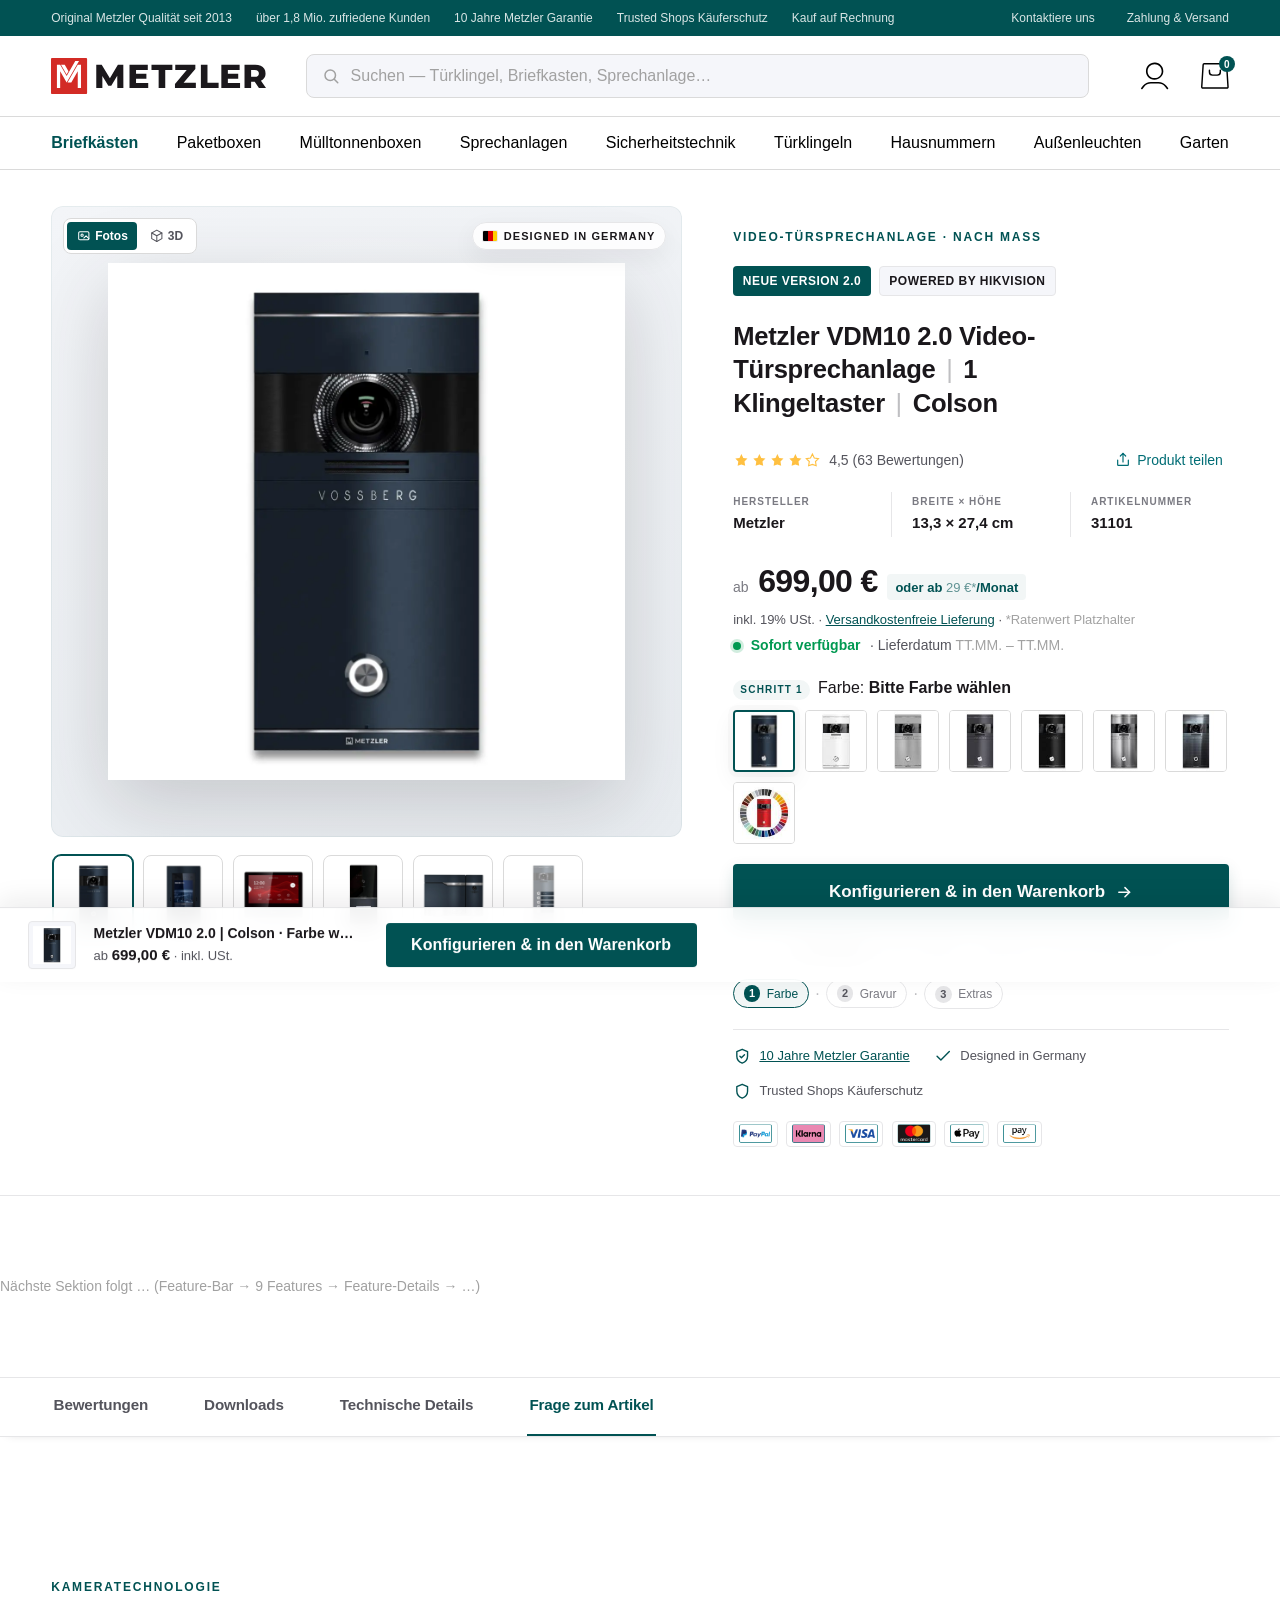
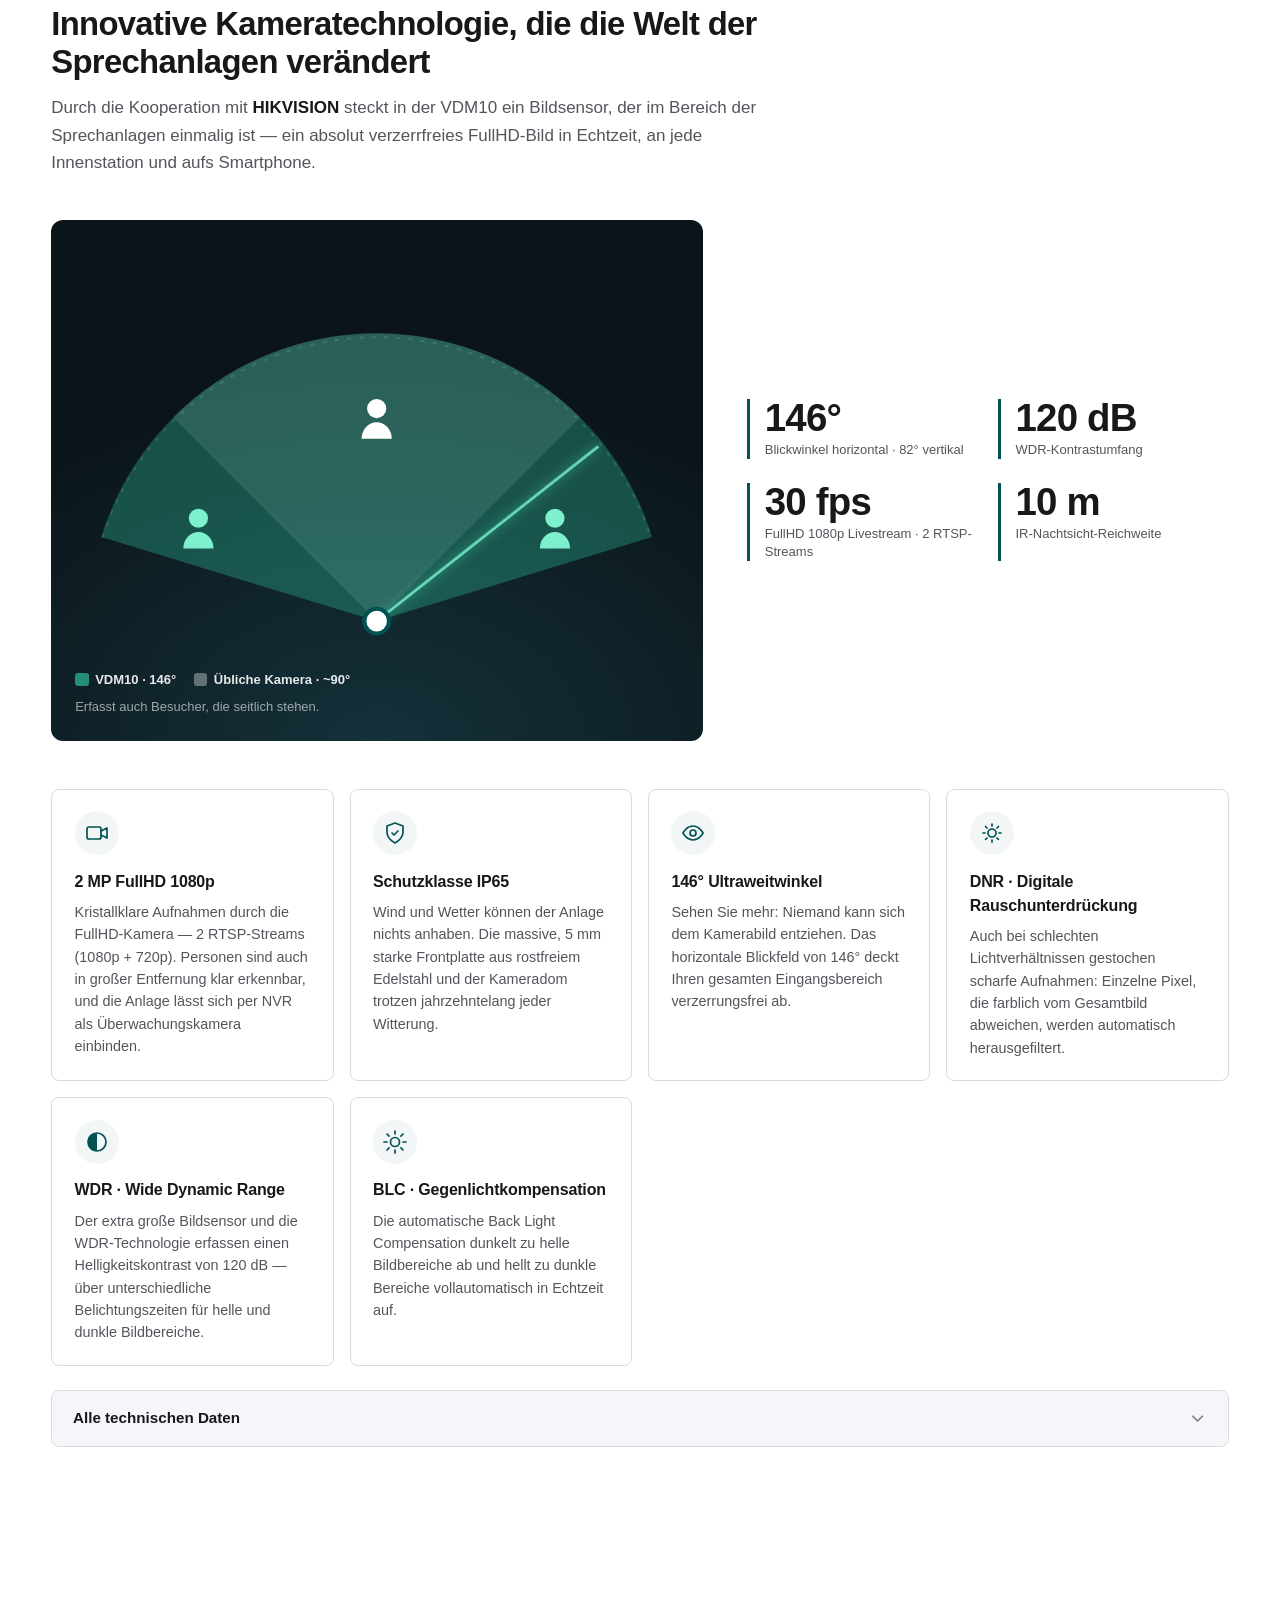
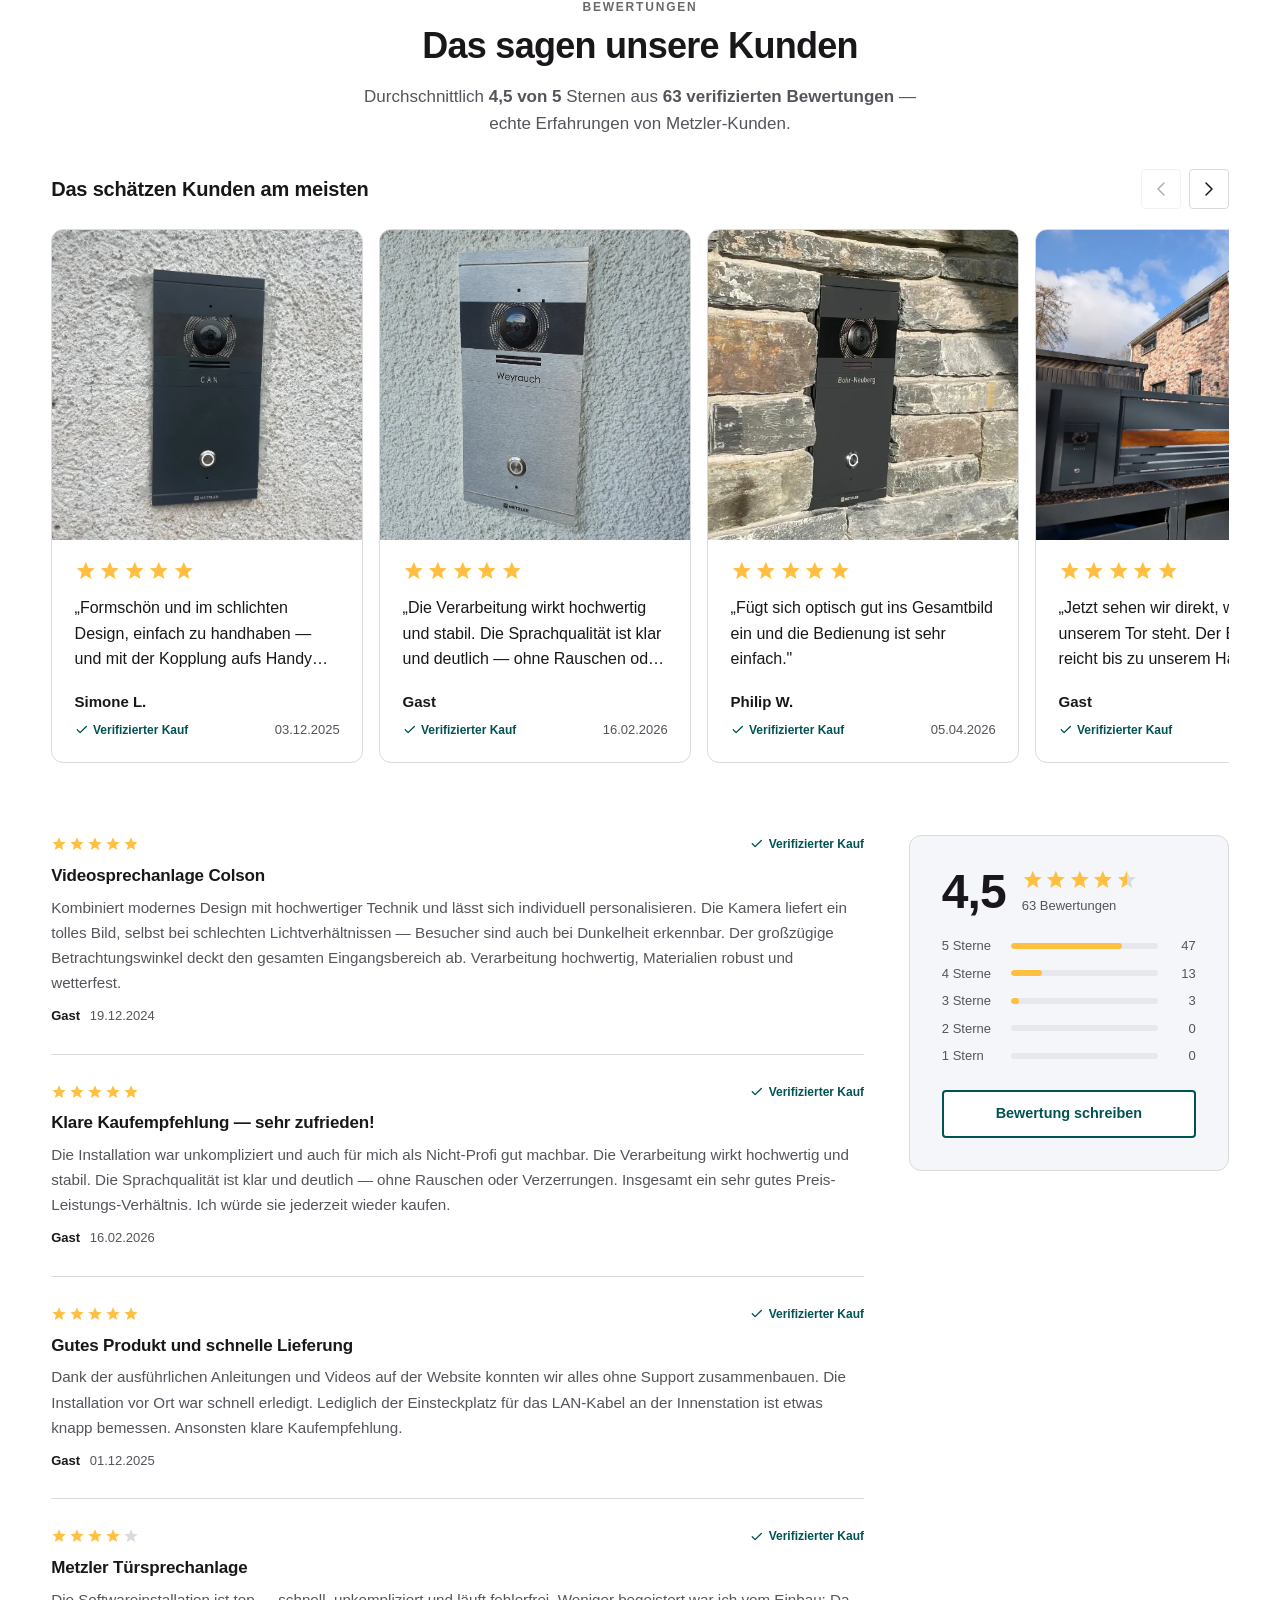
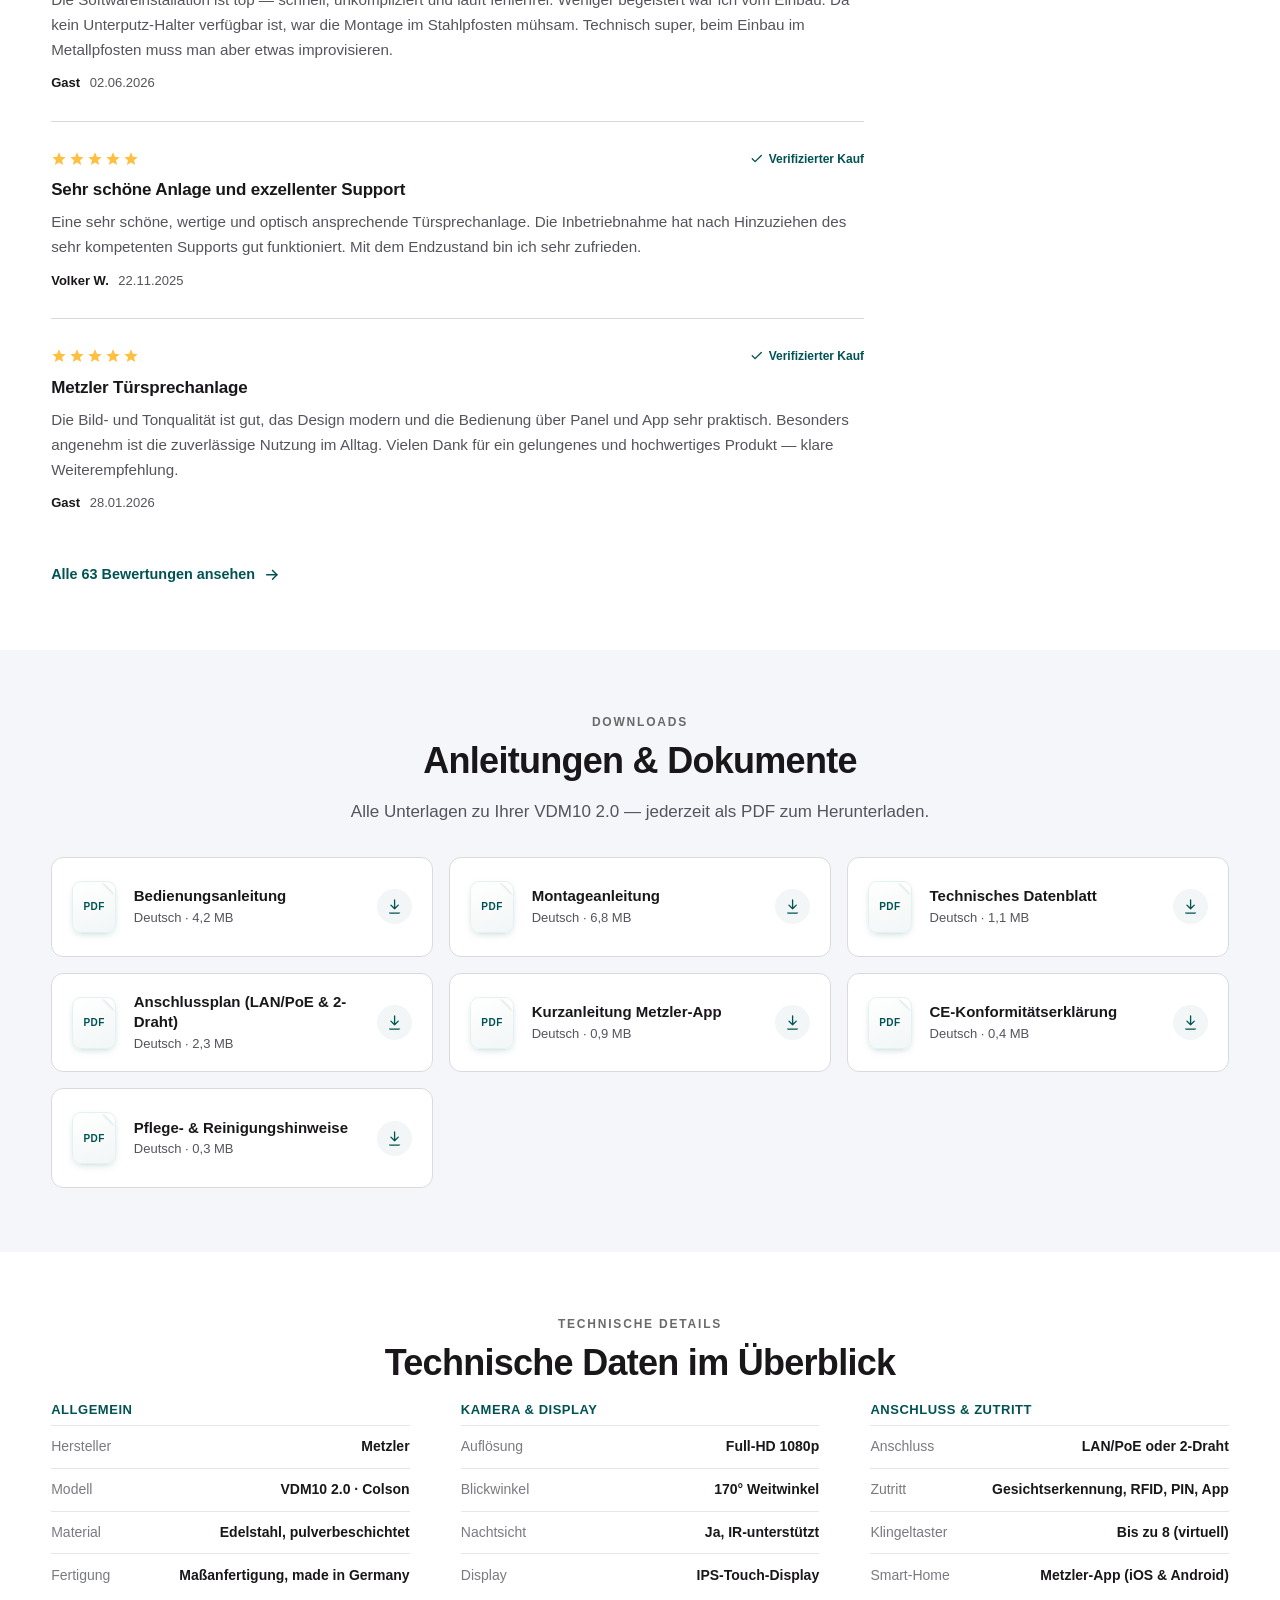
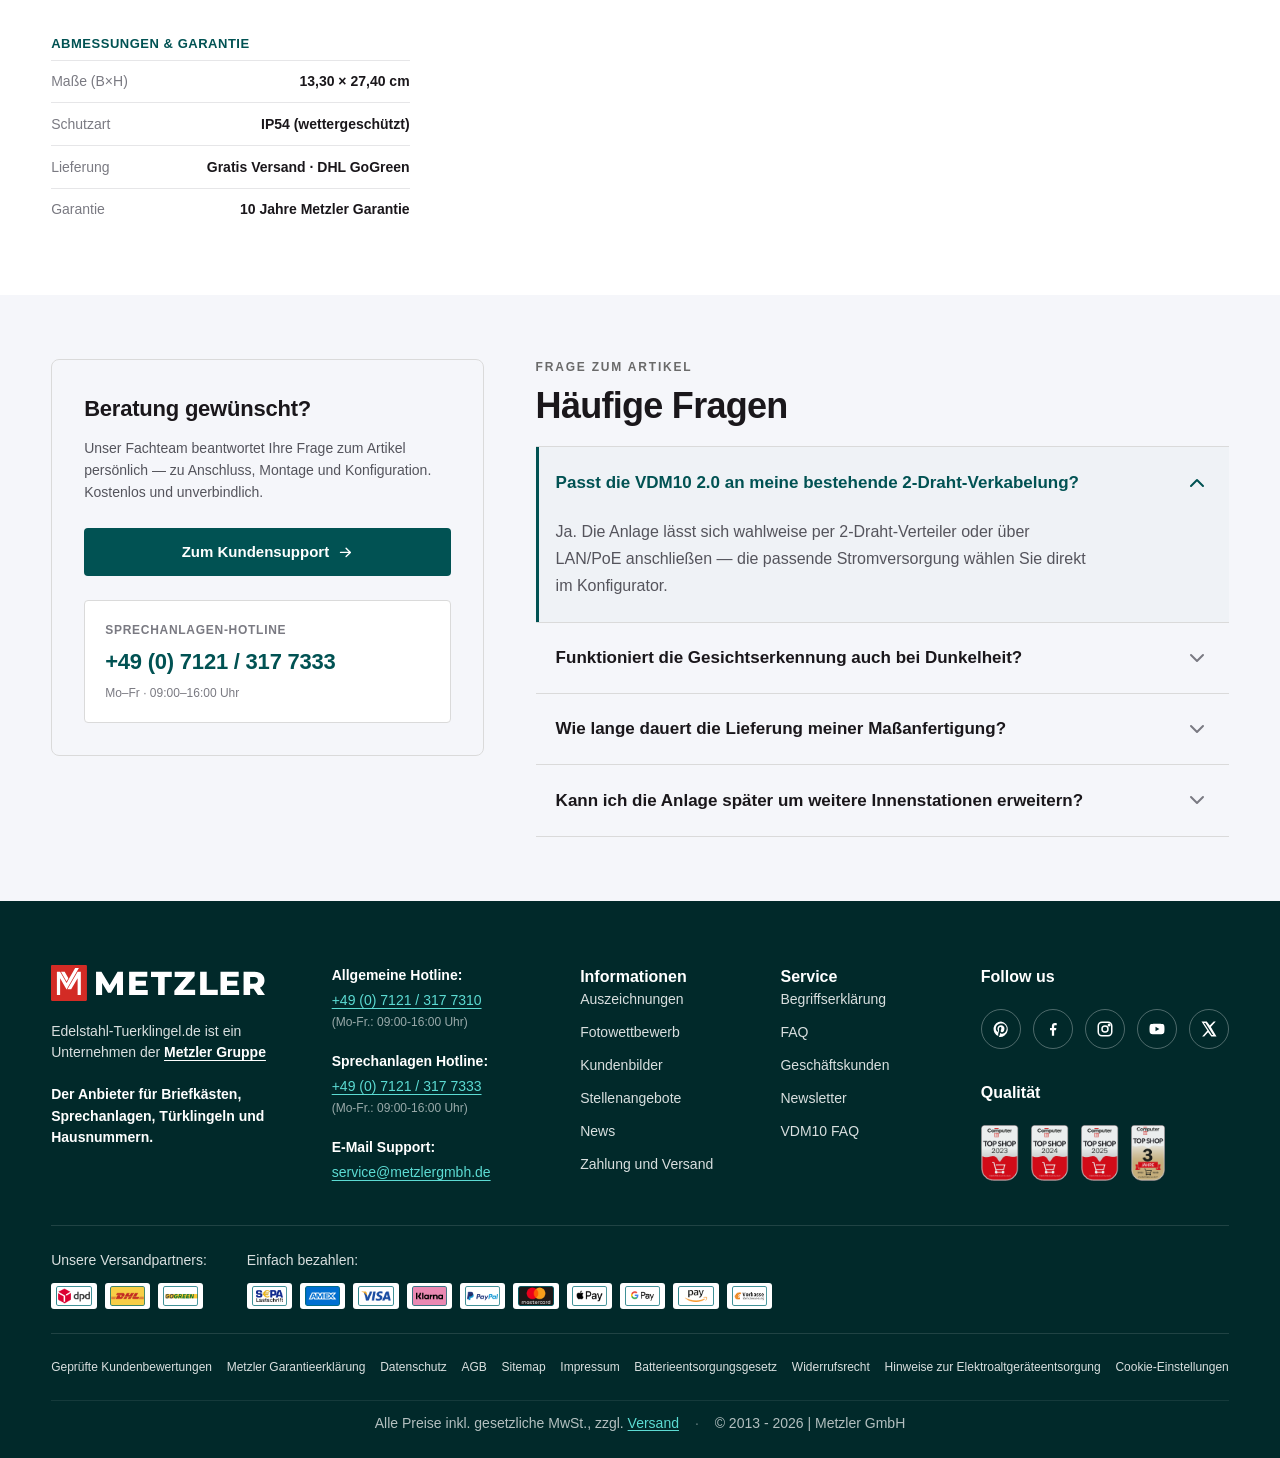
==== commit 25c79b65: "Version B: product-info redesign — spec sheet, Neue-Features panel, Technik master-detail Beschreibu" ====
--- a/index-a.html
+++ b/index-a.html
@@ -12,7 +12,7 @@
 <!-- New PDP sections -->
 <link rel="stylesheet" href="pdp.css?v=28" />
 <!-- Version B product-info sections (Beschreibung · Bewertungen · Downloads · Technik · FAQ) ported in -->
-<link rel="stylesheet" href="pdp-b.css?v=284" />
+<link rel="stylesheet" href="pdp-b.css?v=336" />
 </head>
 <body class="plp">
 
@@ -413,6 +413,105 @@
       <a class="psx-nav__link" href="#sx-frage">Frage zum Artikel</a>
     </div>
   </nav>
+
+  <!-- ===== Kameratechnologie showcase (moved from Version B / index.html) ===== -->
+  <section class="psx-sec" aria-label="Kameratechnologie">
+    <div class="container psx-sec__inner">
+      <section class="camtech" id="camtech" aria-labelledby="camtechTitle">
+        <header class="camtech__head">
+          <p class="camtech__eyebrow">Kameratechnologie</p>
+          <h3 class="camtech__title" id="camtechTitle">Innovative Kameratechnologie, die die Welt der Sprechanlagen verändert</h3>
+          <p class="camtech__lead">Durch die Kooperation mit <b>HIKVISION</b> steckt in der VDM10 ein Bildsensor, der im Bereich der Sprechanlagen einmalig ist — ein absolut verzerrfreies FullHD-Bild in Echtzeit, an jede Innenstation und aufs Smartphone.</p>
+        </header>
+
+        <div class="camtech__hero">
+          <!-- Interactive 146° field-of-view demo (pure SVG, no image assets) -->
+          <figure class="fov" aria-label="Blickwinkel-Vergleich: VDM10 146° gegenüber einer üblichen ~90°-Kamera">
+            <svg class="fov__svg" viewBox="0 0 440 300" xmlns="http://www.w3.org/2000/svg" role="img">
+              <!-- ground guide -->
+              <path class="fov__ground" d="M20 214 A210 210 0 0 1 420 214" fill="none"/>
+              <!-- 90° reference cone -->
+              <path class="fov__cone fov__cone--ref" d="M220 275 L71.5 126.5 A210 210 0 0 1 368.5 126.5 Z"/>
+              <!-- 146° VDM10 cone -->
+              <path class="fov__cone fov__cone--wide" d="M220 275 L19.2 213.7 A210 210 0 0 1 420.8 213.7 Z"/>
+              <!-- radar sweep -->
+              <line class="fov__sweep" x1="220" y1="275" x2="220" y2="70">
+                <animateTransform attributeName="transform" type="rotate" dur="5s" repeatCount="indefinite"
+                  values="-73 220 275; 73 220 275; -73 220 275" keyTimes="0; 0.5; 1" calcMode="spline"
+                  keySplines="0.4 0 0.2 1; 0.4 0 0.2 1"/>
+              </line>
+              <!-- visitors: centre (both see) + two sides (only VDM10 sees) -->
+              <g class="fov__person fov__person--seen" transform="translate(220 120)"><circle r="7"/><path d="M-11 22 a11 12 0 0 1 22 0" /></g>
+              <g class="fov__person fov__person--wideonly" transform="translate(350 200)"><circle r="7"/><path d="M-11 22 a11 12 0 0 1 22 0"/></g>
+              <g class="fov__person fov__person--wideonly" transform="translate(90 200)"><circle r="7"/><path d="M-11 22 a11 12 0 0 1 22 0"/></g>
+              <!-- camera node -->
+              <circle class="fov__cam" cx="220" cy="275" r="9"/>
+            </svg>
+            <figcaption class="fov__legend">
+              <span class="fov__key fov__key--wide"><i></i>VDM10 · 146°</span>
+              <span class="fov__key fov__key--ref"><i></i>Übliche Kamera · ~90°</span>
+              <span class="fov__note">Erfasst auch Besucher, die seitlich stehen.</span>
+            </figcaption>
+          </figure>
+
+          <!-- Headline numbers (count up on scroll) -->
+          <ul class="camtech__stats" aria-label="Kamera-Kennzahlen">
+            <li><span class="camtech__stat" data-count="146" data-suffix="°">0°</span><span class="camtech__statlabel">Blickwinkel horizontal · 82° vertikal</span></li>
+            <li><span class="camtech__stat" data-count="120" data-suffix=" dB">0 dB</span><span class="camtech__statlabel">WDR-Kontrastumfang</span></li>
+            <li><span class="camtech__stat" data-count="30" data-suffix=" fps">0 fps</span><span class="camtech__statlabel">FullHD 1080p Livestream · 2 RTSP-Streams</span></li>
+            <li><span class="camtech__stat" data-count="10" data-suffix=" m">0 m</span><span class="camtech__statlabel">IR-Nachtsicht-Reichweite</span></li>
+          </ul>
+        </div>
+
+        <!-- Capability grid -->
+        <ul class="camtech__grid">
+          <li class="camfeat">
+            <span class="camfeat__icon" aria-hidden="true"><svg viewBox="0 0 24 24" fill="none" stroke="currentColor" stroke-width="1.7" stroke-linecap="round" stroke-linejoin="round"><rect x="2" y="6" width="14" height="12" rx="2"/><path d="M16 10l6-3v10l-6-3"/></svg></span>
+            <h4 class="camfeat__title">2&nbsp;MP FullHD 1080p</h4>
+            <p class="camfeat__text">Kristallklare Aufnahmen durch die FullHD-Kamera — 2 RTSP-Streams (1080p + 720p). Personen sind auch in großer Entfernung klar erkennbar, und die Anlage lässt sich per NVR als Überwachungskamera einbinden.</p>
+          </li>
+          <li class="camfeat">
+            <span class="camfeat__icon" aria-hidden="true"><svg viewBox="0 0 24 24" fill="none" stroke="currentColor" stroke-width="1.7" stroke-linecap="round" stroke-linejoin="round"><path d="M12 2l8 3v6c0 5-3.5 8.5-8 11-4.5-2.5-8-6-8-11V5z"/><path d="M9 12l2 2 4-4"/></svg></span>
+            <h4 class="camfeat__title">Schutzklasse IP65</h4>
+            <p class="camfeat__text">Wind und Wetter können der Anlage nichts anhaben. Die massive, 5&nbsp;mm starke Frontplatte aus rostfreiem Edelstahl und der Kameradom trotzen jahrzehntelang jeder Witterung.</p>
+          </li>
+          <li class="camfeat">
+            <span class="camfeat__icon" aria-hidden="true"><svg viewBox="0 0 24 24" fill="none" stroke="currentColor" stroke-width="1.7" stroke-linecap="round" stroke-linejoin="round"><path d="M2 12s3.5-7 10-7 10 7 10 7-3.5 7-10 7S2 12 2 12z"/><circle cx="12" cy="12" r="3"/></svg></span>
+            <h4 class="camfeat__title">146° Ultraweitwinkel</h4>
+            <p class="camfeat__text">Sehen Sie mehr: Niemand kann sich dem Kamerabild entziehen. Das horizontale Blickfeld von 146° deckt Ihren gesamten Eingangsbereich verzerrungsfrei ab.</p>
+          </li>
+          <li class="camfeat">
+            <span class="camfeat__icon" aria-hidden="true"><svg viewBox="0 0 24 24" fill="none" stroke="currentColor" stroke-width="1.7" stroke-linecap="round" stroke-linejoin="round"><path d="M12 3v2M12 19v2M3 12h2M19 12h2M5.6 5.6l1.4 1.4M17 17l1.4 1.4M18.4 5.6L17 7M7 17l-1.4 1.4"/><circle cx="12" cy="12" r="4"/></svg></span>
+            <h4 class="camfeat__title">DNR · Digitale Rauschunterdrückung</h4>
+            <p class="camfeat__text">Auch bei schlechten Lichtverhältnissen gestochen scharfe Aufnahmen: Einzelne Pixel, die farblich vom Gesamtbild abweichen, werden automatisch herausgefiltert.</p>
+          </li>
+          <li class="camfeat">
+            <span class="camfeat__icon" aria-hidden="true"><svg viewBox="0 0 24 24" fill="none" stroke="currentColor" stroke-width="1.7" stroke-linecap="round" stroke-linejoin="round"><circle cx="12" cy="12" r="9"/><path d="M12 3a9 9 0 0 0 0 18z" fill="currentColor" stroke="none"/></svg></span>
+            <h4 class="camfeat__title">WDR · Wide Dynamic Range</h4>
+            <p class="camfeat__text">Der extra große Bildsensor und die WDR-Technologie erfassen einen Helligkeitskontrast von 120&nbsp;dB — über unterschiedliche Belichtungszeiten für helle und dunkle Bildbereiche.</p>
+          </li>
+          <li class="camfeat">
+            <span class="camfeat__icon" aria-hidden="true"><svg viewBox="0 0 24 24" fill="none" stroke="currentColor" stroke-width="1.7" stroke-linecap="round" stroke-linejoin="round"><circle cx="12" cy="12" r="4.5"/><path d="M12 1v3M12 20v3M1 12h3M20 12h3M4 4l2.1 2.1M17.9 17.9L20 20M20 4l-2.1 2.1M6.1 17.9L4 20"/></svg></span>
+            <h4 class="camfeat__title">BLC · Gegenlichtkompensation</h4>
+            <p class="camfeat__text">Die automatische Back Light Compensation dunkelt zu helle Bildbereiche ab und hellt zu dunkle Bereiche vollautomatisch in Echtzeit auf.</p>
+          </li>
+        </ul>
+
+        <!-- Full technical data — folded away for power users -->
+        <details class="camtech__specs">
+          <summary class="camtech__specsbtn">Alle technischen Daten<svg viewBox="0 0 24 24" fill="none" stroke="currentColor" stroke-width="2" stroke-linecap="round" stroke-linejoin="round" aria-hidden="true"><path d="M6 9l6 6 6-6"/></svg></summary>
+          <div class="camspec">
+            <div class="camspec__group"><h5>Videoparameter</h5><dl><dt>Kamera</dt><dd>2&nbsp;MP HD IR-Kamera mit Nachtsicht</dd><dt>Auflösung</dt><dd>1920 × 1080&nbsp;px (Main) · 720 × 480&nbsp;px (Sub)</dd><dt>Stream</dt><dd>1080p@30fps · 720p@30fps (konfigurierbar)</dd><dt>Features</dt><dd>BLC, DNR, WDR, Anti-Flicker, Bewegungserkennung</dd><dt>Sichtfeld</dt><dd>Horizontal 146° · Vertikal 82°</dd></dl></div>
+            <div class="camspec__group"><h5>Audio</h5><dl><dt>Gegensprechen</dt><dd>Full-Duplex 2-Wege-Audio</dd><dt>Mikrofon</dt><dd>Omnidirektional</dd></dl></div>
+            <div class="camspec__group"><h5>Netzwerk</h5><dl><dt>Schnittstelle</dt><dd>2-Draht · 10/100&nbsp;Mbit/s Ethernet RJ45</dd><dt>Protokolle</dt><dd>TCP/IP, RTSP</dd></dl></div>
+            <div class="camspec__group"><h5>Schnittstellen</h5><dl><dt>Türkontakt-Eingang</dt><dd>2</dd><dt>Exit-Button</dt><dd>2</dd><dt>I/O-Eingänge</dt><dd>4</dd><dt>Türsteuerung</dt><dd>2 · Spannungsunterbrechung 36&nbsp;V</dd></dl></div>
+            <div class="camspec__group"><h5>Leistung</h5><dl><dt>Innenstationen</dt><dd>max. 500</dd><dt>Türstationen</dt><dd>max. 16</dd><dt>RFID-Karten</dt><dd>max. 10.000</dd><dt>Benutzer</dt><dd>max. 2.000</dd></dl></div>
+            <div class="camspec__group"><h5>Allgemein</h5><dl><dt>Stromversorgung</dt><dd>12&nbsp;VDC / PoE (802.3af) · 24&nbsp;VDC 2-Draht (&lt;16&nbsp;W)</dd><dt>Energieverbrauch</dt><dd>4&nbsp;W</dd><dt>Temperatur</dt><dd>−40&nbsp;°C bis +55&nbsp;°C</dd><dt>Feuchtigkeit</dt><dd>10 % bis 95 %</dd><dt>Schutzklasse</dt><dd>IP65</dd></dl></div>
+          </div>
+        </details>
+      </section>
+    </div>
+  </section>
 
   <!-- 2 · Bewertungen — happy carousel (top) + detailed reviews with rating sidebar -->
   <section id="sx-bewertungen" class="psx-sec" aria-labelledby="sxRevTitle">
@@ -975,6 +1074,6 @@
 <script src="chrome.js?v=1"></script>
 <script src="pdp.js?v=5"></script>
 <!-- drives the ported product-info sections: scroll-spy nav, Beschreibung scrollytelling, review carousel -->
-<script src="pdp-b.js?v=79"></script>
+<script src="pdp-b.js?v=82"></script>
 </body>
 </html>
--- a/pdp-b.css
+++ b/pdp-b.css
@@ -93,7 +93,7 @@
 
 /* Credential line — one calm row replaces two loud badges */
 /* tighten the gap between the breadcrumb and the product title (hero top padding) */
-.pdp-b .pdp-hero { padding-top: 1rem; }
+.pdp-b .pdp-hero { padding-top: 1rem; padding-bottom: var(--sx-rhythm); }   /* bottom padding on the section rhythm so the hero→first-section gap matches the rest */
 /* rating/share sits right under the title (the header's 2rem gap left it floating) */
 .pdp-b .pdp-hero__head { gap: 0.6rem; }
 .bx-cred { display: flex; align-items: center; flex-wrap: wrap; gap: 0.6rem 0.9rem; margin-top: 0.15rem; }
@@ -190,8 +190,8 @@
 .pdp-b .pdp-specs__item { display: flex; flex-direction: column; gap: 0.25rem; min-width: 0; }
 .pdp-b .pdp-specs__item:nth-child(2) { align-items: center; text-align: center; }   /* middle spec (Breite × Höhe) centered */
 .pdp-b .pdp-specs__item:last-child { align-items: flex-end; text-align: right; }   /* article no. aligns to the right edge */
-.pdp-b .pdp-specs__label { margin: 0; font-size: 0.625rem; font-weight: 600; letter-spacing: 0.09em;
-  text-transform: uppercase; color: var(--color-graphite-600); }   /* match the "Bewertungen" grey */
+.pdp-b .pdp-specs__label { margin: 0; font-size: 0.8125rem; font-weight: 600; letter-spacing: normal;
+  text-transform: none; color: var(--color-graphite-600); }   /* match the "Bewertungen" grey */
 .pdp-b .pdp-specs__value { margin: 0; font-size: 1rem; font-weight: 600; color: var(--color-digital-black);
   font-variant-numeric: tabular-nums; }
 /* minimal hairline dividers between the three key facts (desktop; mobile keeps its
@@ -203,13 +203,7 @@
   .pdp-b .pdp-specs__item:last-child { padding-right: 0; }
   .pdp-b .pdp-specs__item + .pdp-specs__item { border-left: 1px solid var(--color-graphite-200); }
 }
-/* Big screens: nudge the labels up a touch (values stay a fixed 16px) */
-@media (min-width: 1200px) {
-  .pdp-b .pdp-specs__label { font-size: 0.75rem; }
-}
-@media (min-width: 1600px) {
-  .pdp-b .pdp-specs__label { font-size: 0.8125rem; }
-}
+/* labels held at a consistent 11px across breakpoints (values stay a fixed 16px) */
 
 /* ── AUSFÜHRUNG · Farbe (Variante) ── */
 .bx-color { display: flex; flex-direction: column; gap: 0.7rem; }
@@ -369,7 +363,7 @@
 
 /* "Preis wie konfiguriert" price line */
 .cfgb-price { display: flex; align-items: baseline; flex-wrap: wrap; gap: 0.15rem 0.7rem; }
-.cfgb-price__label { flex-basis: 100%; font-size: 0.625rem; font-weight: 700; letter-spacing: 0.1em; text-transform: uppercase; color: rgba(0,0,0,0.6); }
+.cfgb-price__label { flex-basis: 100%; font-size: 0.8125rem; font-weight: 700; letter-spacing: normal; text-transform: none; color: rgba(0,0,0,0.6); }
 .cfgb-price__meta { font-size: 0.8125rem; color: var(--color-graphite-600); }
 .cfgb-price__meta a { color: var(--color-teal); text-decoration: underline; }
 
@@ -378,7 +372,7 @@
 .pdp-price--lead { display: flex; flex-direction: column; align-items: flex-start; text-align: left;
   gap: 0.3rem; margin-top: -0.3rem; }
 .pdp-price--lead .pdp-price__amount { font-size: 2rem; letter-spacing: -0.025em; line-height: 1.05; }
-.pdp-price--lead .cfgb-price__label { font-size: 0.6875rem; letter-spacing: 0.12em; }
+.pdp-price--lead .cfgb-price__label { font-size: 0.8125rem; letter-spacing: normal; }
 .pdp-price--lead .pdp-price__meta { font-size: 0.875rem; }
 .pdp-price--lead .pdp-avail__status { font-size: 0.9375rem; }
 
@@ -442,15 +436,15 @@
 .pdp-b .pdp-pay img { height: 1.45rem; opacity: 0.85; }
 
 /* required / optional tags (spine + step titles + option) */
-.cfgb-bar__req, .stepr__req { font-size: 0.5rem; font-weight: 800; letter-spacing: 0.12em; text-transform: uppercase;
+.cfgb-bar__req, .stepr__req { font-size: 0.6875rem; font-weight: 800; letter-spacing: normal; text-transform: capitalize;
   color: var(--color-teal); background: var(--color-teal-50); border-radius: var(--radius-pill); padding: 0.14rem 0.45rem; vertical-align: middle; }
-.stepr__opt { font-size: 0.5rem; font-weight: 800; letter-spacing: 0.12em; text-transform: uppercase;
+.stepr__opt { font-size: 0.6875rem; font-weight: 800; letter-spacing: normal; text-transform: capitalize;
   color: var(--color-green-600); background: var(--color-green-50); border-radius: var(--radius-pill); padding: 0.14rem 0.45rem; vertical-align: middle; }
 /* "beliebt" status tag — same calm pill interface as the category-page feature
    pills (light fill, thin border, sentence case, medium weight, no shadow),
    carrying a restrained teal tint instead of a loud uppercase chip. */
 .cfg-opt__tag { display: inline-block; margin-left: 0.4rem; vertical-align: middle;
-  font-size: 0.625rem; font-weight: 600; letter-spacing: normal; text-transform: capitalize; line-height: 1.3;
+  font-size: 0.6875rem; font-weight: 600; letter-spacing: normal; text-transform: capitalize; line-height: 1.3;
   color: var(--color-teal); background: var(--color-teal-50);
   border: 1px solid var(--color-teal-75); border-radius: var(--radius-pill); padding: 0.08rem 0.5rem; }
 
@@ -525,7 +519,7 @@
   .pdp-b .pdp-thumbs button { width: 3.25rem; height: 3.25rem; }
 
   /* ── SPEC LABELS → nudged off 10px for comfortable legibility ── */
-  .pdp-b .pdp-specs__label { font-size: 0.6875rem; }
+  .pdp-b .pdp-specs__label { font-size: 0.8125rem; }
 }
 
 @media (prefers-reduced-motion: reduce) {
@@ -597,8 +591,9 @@
 .sheet .cfgb-summary { border: 0; background: none; padding: 0 1.25rem; margin: 0; overflow-y: auto; }
 .sheet__foot { display: flex; align-items: center; gap: 0.85rem; padding: 1rem 1.25rem; border-top: 1px solid var(--color-graphite-200); margin-top: 0.5rem; }
 /* price yields width so the CTA never has to wrap; label wraps instead of the button */
-.sheet__price { display: flex; flex-direction: column; flex: 0 1 auto; min-width: 0; }
-.sheet__pricelabel { font-size: 0.625rem; font-weight: 700; letter-spacing: 0.08em; text-transform: uppercase; color: rgba(0,0,0,0.6); line-height: 1.25; }
+.sheet__price { display: block; flex: 0 0 auto; }
+.sheet__pricelabel { display: block; font-size: 0.625rem; font-weight: 700; letter-spacing: 0.08em; text-transform: uppercase; color: rgba(0,0,0,0.6); line-height: 1.25; }
+.sheet__pricemeta { margin-left: 0.5rem; font-size: 0.75rem; line-height: 1.3; color: var(--color-graphite-700); white-space: nowrap; }
 /* CTA stays on a single line and sizes to its content */
 .sheet__foot .pdp-cta { flex: 1 1 auto; width: auto; white-space: nowrap; background: var(--color-teal); box-shadow: 0 0.375rem 0.9rem rgba(1,82,83,0.15); }
 .sheet__foot .pdp-cta:hover { background: var(--color-teal-hover); }
@@ -634,8 +629,8 @@
 .cfgb-dock__meta { display: flex; align-items: center; justify-content: flex-end; gap: 0.5rem; }
 .cfgb-dock__kicker { font-size: 0.625rem; font-weight: 800; letter-spacing: 0.18em; text-transform: uppercase; color: var(--color-graphite-500); }
 /* required = red (universal "mandatory" signal); optional = green (universal "no action needed" signal) */
-.cfgb-dock__flag { display: inline-flex; align-items: center; gap: 0.4rem; font-size: 0.625rem; font-weight: 800;
-  letter-spacing: 0.1em; text-transform: uppercase; line-height: 1; color: var(--color-red);
+.cfgb-dock__flag { display: inline-flex; align-items: center; gap: 0.4rem; font-size: 0.6875rem; font-weight: 800;
+  letter-spacing: normal; text-transform: capitalize; line-height: 1; color: var(--color-red);
   background: var(--color-red-50); border: 1px solid rgba(212,41,36,0.28); border-radius: var(--radius-pill);
   padding: 0.3rem 0.65rem; }
 .cfgb-dock__flag::before { display: none; }   /* dot removed per request */
@@ -976,6 +971,8 @@
 /* height:auto (not 100%) — grid align-items:stretch equalises card heights per row */
 .cfgb .cfg-opt { position: relative; flex-direction: column; align-items: stretch; gap: 0.5rem; padding: 0.85rem; text-align: left; }
 .cfgb .cfg-opt__mark { position: absolute; top: 0.65rem; right: 0.65rem; margin: 0; z-index: 2; background: var(--color-white); }
+/* keep the selection fill dead-centered in the mark box (robust vs grid/box-sizing drift) */
+.cfgb .cfg-opt.is-selected .cfg-opt__mark::after { position: absolute; inset: 0; margin: auto; }
 /* "Empfohlen" pill — same format as the availability badges, in primary teal */
 .cfg-opt__rec {
   position: absolute; top: 0.6rem; left: 0.6rem; z-index: 3;
@@ -1177,7 +1174,7 @@
 /* ============================================================
    CUSTOMER REVIEWS — overall score, distribution, testimonial carousel.
    Built on the Metzler design tokens; scoped to .rv. ============================ */
-.rv { background: var(--color-paper); padding: clamp(2.75rem, 5vw, 4.75rem) 0; scroll-margin-top: 5.5rem; }
+.rv { background: var(--color-paper); padding: var(--sx-rhythm) 0; scroll-margin-top: 5.5rem; }
 .rv__inner { display: flex; flex-direction: column; }
 
 /* Heading — matches the About-us section header (.eyebrow / .section-title / .section-sub) */
@@ -1327,9 +1324,25 @@
    ============================================================ */
 html { scroll-behavior: smooth; }
 
-.psx-nav { position: sticky; top: 64px; z-index: 50; background: var(--color-white);
+/* --pdp-header-h tracks the live (compacting) site-header height; pdp-b.js keeps it
+   in sync so the sticky bars below always sit flush under the header. */
+:root { --pdp-header-h: 81px; }
+.psx-nav { position: sticky; top: var(--pdp-header-h); z-index: 50; background: var(--color-white);
   border-top: 1px solid var(--color-graphite-200); border-bottom: 1px solid var(--color-graphite-200);
   box-shadow: 0 4px 10px -8px rgba(10,20,20,0.2); }
+
+/* ── Sticky handoff (desktop) ──────────────────────────────────────────────
+   The green quickbar pins directly under the header while scrolling. As the
+   product-section nav (.psx-nav) rises into its slot, pdp-b.js slides the
+   quickbar up behind the header (translateY) so the section nav takes its place
+   — a clean baton-pass, not two stacked bars. Mobile keeps its accordion. */
+@media (min-width: 768px) {
+  body.is-scrolled #quickbar {
+    position: sticky; top: var(--pdp-header-h); z-index: 45;
+    box-shadow: 0 8px 18px -14px rgba(1,40,40,0.55);
+    will-change: transform;
+  }
+}
 .psx-nav__inner { display: flex; gap: clamp(1.75rem, 4vw, 3.75rem); align-items: stretch;
   overflow-x: auto; scrollbar-width: none; -ms-overflow-style: none; }
 .psx-nav__inner::-webkit-scrollbar { display: none; }
@@ -1342,13 +1355,29 @@
 .psx-nav__count { font-size: 0.8em; font-weight: 700; color: var(--color-graphite-500); }
 .psx-nav__link.is-active .psx-nav__count { color: var(--color-teal); }
 
-.psx-sec { scroll-margin-top: 7.75rem; padding: clamp(2.75rem, 5vw, 4.5rem) 0; }
+/* One rhythm token for every full-width info section, so the vertical padding
+   (and therefore the gap between any two sections) is identical at all widths. */
+:root { --sx-rhythm: clamp(2.75rem, 5vw, 4.5rem); }
+.psx-sec { scroll-margin-top: 7.75rem; padding: var(--sx-rhythm) 0; }
 .psx-sec--alt { background: var(--color-paper); }
 .rv { scroll-margin-top: 7.75rem; }   /* reviews section = Bewertungen target */
 
 .psx-eyebrow { margin: 0 0 0.6rem; font-size: 0.75rem; font-weight: 700; letter-spacing: 0.15em; line-height: 1.4; text-transform: uppercase; color: #6A6A6A; }
 .psx-title { margin: 0 0 1rem; font-size: clamp(1.6rem, 3vw, 2.25rem); font-weight: 700; letter-spacing: -0.02em; line-height: 1.15; color: var(--color-digital-black); }
 .psx-lead { margin: 0 0 2rem; max-width: 62ch; font-size: 1.0625rem; line-height: 1.6; color: var(--color-graphite-700); }
+
+/* Center the intro text block (eyebrow · title · lead) in the Bewertungen,
+   Downloads and Technische-Details sections only — Beschreibung and FAQ keep
+   their left-aligned headers. The lead's max-width box is re-centered via auto
+   side margins so the copy sits centered under the title. */
+#sx-bewertungen .psx-eyebrow, #sx-bewertungen .psx-title, #sx-bewertungen .psx-lead,
+#sx-downloads .psx-eyebrow,   #sx-downloads .psx-title,   #sx-downloads .psx-lead,
+#sx-technik .psx-eyebrow,     #sx-technik .psx-title,     #sx-technik .psx-lead {
+  text-align: center;
+}
+#sx-bewertungen .psx-lead, #sx-downloads .psx-lead, #sx-technik .psx-lead {
+  margin-left: auto; margin-right: auto;
+}
 
 /* Beschreibung */
 .psx-descrow { display: grid; grid-template-columns: minmax(0,1fr) minmax(0,1fr); gap: clamp(1.25rem,3vw,2.5rem); align-items: center; margin-bottom: clamp(1.5rem,3vw,2.5rem); }
@@ -1382,10 +1411,127 @@
 .psx-badges li { padding: 0.4rem 0.85rem; border: 1px solid var(--color-graphite-300); border-radius: var(--radius-pill); font-size: 0.75rem; font-weight: 700; letter-spacing: 0.06em; text-transform: uppercase; color: var(--color-teal); background: #fff; }
 /* extra breathing room above the alternating rows */
 .psx-rows { margin-top: clamp(2rem, 4vw, 3.25rem); }
-.psx-benefits { list-style: none; margin: clamp(1rem,2vw,1.75rem) 0 0; padding: 0; display: grid; grid-template-columns: repeat(auto-fit, minmax(min(15rem,100%),1fr)); gap: 1.1rem 2rem; }
-.psx-benefits li { display: flex; flex-direction: column; gap: 0.15rem; padding-top: 0.85rem; border-top: 2px solid var(--color-teal); }
-.psx-benefits b { font-size: 0.9375rem; font-weight: 800; color: var(--color-digital-black); }
-.psx-benefits span { font-size: 0.875rem; line-height: 1.45; color: var(--color-graphite-700); }
+/* ===== Neue Features — premium branded panel ===========================
+   A deep-teal rounded panel holding white icon-cards. Each card lifts on
+   hover, its icon chip fills teal, and a short accent underline grows out
+   from the title. Responsive 3 → 2 → 1 columns. ==================== */
+.nfeat { margin: clamp(1.75rem,3.5vw,2.75rem) 0 0; padding: clamp(1.75rem,3.5vw,3rem) clamp(1.25rem,3vw,2.75rem);
+  border-radius: var(--radius-xl);
+  background:
+    radial-gradient(120% 120% at 85% -10%, rgba(124,198,185,0.16), transparent 55%),
+    var(--color-teal);
+  color: #fff; }
+.nfeat__head { text-align: center; max-width: 44rem; margin: 0 auto clamp(1.5rem,3vw,2.25rem); }
+.nfeat__eyebrow { display: inline-block; margin: 0 0 0.7rem; padding: 0.28rem 0.7rem; border-radius: var(--radius-pill);
+  background: rgba(255,255,255,0.12); border: 1px solid rgba(255,255,255,0.22);
+  font-size: 0.6875rem; font-weight: 700; letter-spacing: 0.12em; text-transform: uppercase; color: #cdeae5; }
+.nfeat__title { margin: 0 0 0.6rem; font-size: clamp(1.5rem,2.6vw,2.05rem); font-weight: 800; letter-spacing: -0.02em; line-height: 1.1; color: #fff; }
+.nfeat__lead { margin: 0; font-size: 1rem; line-height: 1.6; color: rgba(255,255,255,0.78); }
+
+.nfeat__grid { list-style: none; margin: 0; padding: 0; display: grid;
+  grid-template-columns: 1fr; gap: clamp(0.85rem,1.5vw,1.15rem); }
+@media (min-width: 40rem)  { .nfeat__grid { grid-template-columns: repeat(2, 1fr); } }
+@media (min-width: 60rem)  { .nfeat__grid { grid-template-columns: repeat(3, 1fr); } }
+.nfeat__card { position: relative; display: flex; flex-direction: column; align-items: flex-start; gap: 0.55rem;
+  padding: clamp(1.25rem,2vw,1.6rem); background: var(--color-white); border-radius: var(--radius-lg);
+  box-shadow: 0 1px 2px rgba(0,0,0,0.06);
+  transition: transform .2s ease, box-shadow .25s ease; }
+.nfeat__card:hover { transform: translateY(-4px); box-shadow: 0 22px 38px -22px rgba(0,0,0,0.5); }
+.nfeat__cardtitle { position: relative; margin: 0; padding-bottom: 0.55rem; font-size: 1.0625rem; font-weight: 800;
+  letter-spacing: -0.01em; color: var(--color-digital-black); }
+.nfeat__cardtitle::after { content: ""; position: absolute; left: 0; bottom: 0; height: 2px; width: 1.5rem;
+  background: var(--color-teal); border-radius: 2px; transition: width .25s ease; }
+.nfeat__card:hover .nfeat__cardtitle::after { width: 3rem; }
+.nfeat__cardtext { margin: 0; font-size: 0.9rem; line-height: 1.55; color: var(--color-graphite-700); }
+
+/* ============================================================
+   Kameratechnologie showcase — premium camera deep-dive.
+   Interactive 146° FOV demo + animated stats + capability grid
+   + foldaway spec sheet. Data scraped from the live VDM10 page.
+   ============================================================ */
+.camtech { margin: clamp(2.5rem,6vw,5rem) 0 clamp(1rem,2vw,1.5rem); }
+.camtech__head { max-width: 46rem; margin: 0 0 clamp(1.75rem,3.5vw,2.75rem); }
+.camtech__eyebrow { margin: 0 0 0.6rem; font-size: 0.75rem; font-weight: 700; letter-spacing: 0.15em;
+  text-transform: uppercase; color: var(--color-teal); }
+.camtech__title { margin: 0 0 0.85rem; font-size: clamp(1.5rem,2.6vw,2.05rem); font-weight: 800;
+  letter-spacing: -0.02em; line-height: 1.15; color: var(--color-digital-black); }
+.camtech__lead { margin: 0; font-size: 1.0625rem; line-height: 1.6; color: var(--color-graphite-700); }
+.camtech__lead b { color: var(--color-digital-black); font-weight: 700; }
+
+/* ── Hero: FOV demo + headline numbers ── */
+.camtech__hero { display: grid; grid-template-columns: 1.15fr 0.85fr; gap: clamp(1.5rem,3.5vw,3rem);
+  align-items: center; margin-bottom: clamp(2rem,4vw,3rem); }
+
+/* dark stage makes the teal cone glow, echoing the product's black camera-dome shots */
+.fov { margin: 0; padding: clamp(1rem,2vw,1.5rem); border-radius: var(--radius-xl);
+  background: radial-gradient(120% 100% at 50% 100%, #14313a 0%, #0b1418 70%); overflow: hidden; }
+.fov__svg { display: block; width: 100%; height: auto; }
+.fov__ground { stroke: rgba(255,255,255,0.14); stroke-width: 1.5; stroke-dasharray: 3 6; }
+.fov__cone { transform-origin: 220px 275px; transition: opacity .5s ease; }
+/* cones scale up from the camera node when the demo scrolls into view */
+.fov__cone { transform: scale(0.15); opacity: 0; }
+.camtech.is-in .fov__cone { transform: scale(1); opacity: 1; transition: transform .9s cubic-bezier(.16,1,.3,1), opacity .6s ease; }
+.fov__cone--ref { fill: rgba(255,255,255,0.12); }
+.camtech.is-in .fov__cone--ref { transition-delay: .05s; }
+.fov__cone--wide { fill: rgba(45,190,155,0.34); }
+.camtech.is-in .fov__cone--wide { transition-delay: .22s; }
+.fov__sweep { stroke: rgba(120,240,205,0.85); stroke-width: 2; stroke-linecap: round; filter: drop-shadow(0 0 4px rgba(80,230,190,0.8)); }
+.fov__cam { fill: #fff; stroke: var(--color-teal); stroke-width: 3; }
+.fov__person circle { fill: #fff; } .fov__person path { fill: #fff; }
+.fov__person--wideonly circle, .fov__person--wideonly path { fill: #7ef0cd; }
+.fov__person { opacity: 0; }
+.camtech.is-in .fov__person { opacity: 1; transition: opacity .5s ease .6s; }
+.fov__legend { display: flex; flex-wrap: wrap; align-items: center; gap: 0.5rem 1.1rem; margin-top: 0.9rem; }
+.fov__key { display: inline-flex; align-items: center; gap: 0.4rem; font-size: 0.8125rem; font-weight: 600; color: rgba(255,255,255,0.9); }
+.fov__key i { width: 0.85rem; height: 0.85rem; border-radius: 3px; }
+.fov__key--wide i { background: rgba(45,190,155,0.7); } .fov__key--ref i { background: rgba(255,255,255,0.35); }
+.fov__note { flex-basis: 100%; font-size: 0.8125rem; color: rgba(255,255,255,0.6); }
+
+.camtech__stats { list-style: none; margin: 0; padding: 0; display: grid; grid-template-columns: 1fr 1fr; gap: 1.5rem 1.25rem; }
+.camtech__stats li { display: flex; flex-direction: column; gap: 0.2rem; padding-left: 0.9rem; border-left: 3px solid var(--color-teal); }
+.camtech__stat { font-size: clamp(1.75rem,3vw,2.4rem); font-weight: 800; letter-spacing: -0.02em; line-height: 1;
+  color: var(--color-digital-black); font-variant-numeric: tabular-nums; }
+.camtech__statlabel { font-size: 0.8125rem; line-height: 1.4; color: var(--color-graphite-700); }
+
+/* ── Capability grid ── */
+.camtech__grid { list-style: none; margin: 0; padding: 0; display: grid;
+  grid-template-columns: repeat(auto-fit, minmax(min(16rem,100%),1fr)); gap: 1rem; }
+.camfeat { padding: 1.35rem 1.4rem; border: 1px solid var(--color-graphite-300); border-radius: var(--radius-lg);
+  background: var(--color-white); transition: border-color .18s ease, box-shadow .18s ease, transform .18s ease; }
+.camfeat:hover { border-color: var(--color-teal); box-shadow: 0 10px 30px rgba(1,82,83,0.08); transform: translateY(-3px); }
+.camfeat__icon { display: inline-grid; place-items: center; width: 2.75rem; height: 2.75rem; margin-bottom: 0.9rem;
+  border-radius: 50%; background: var(--color-teal-50); color: var(--color-teal); }
+.camfeat__icon svg { width: 1.5rem; height: 1.5rem; }
+.camfeat__title { margin: 0 0 0.45rem; font-size: 1rem; font-weight: 800; letter-spacing: -0.01em; color: var(--color-digital-black); }
+.camfeat__text { margin: 0; font-size: 0.9rem; line-height: 1.55; color: var(--color-graphite-700); }
+
+/* ── Foldaway spec sheet ── */
+.camtech__specs { margin-top: 1.5rem; border: 1px solid var(--color-graphite-300); border-radius: var(--radius-lg); overflow: hidden; }
+.camtech__specsbtn { display: flex; align-items: center; justify-content: space-between; gap: 1rem; cursor: pointer;
+  list-style: none; padding: 1rem 1.3rem; font-size: 0.95rem; font-weight: 700; color: var(--color-digital-black);
+  background: var(--color-paper); transition: color .15s ease; user-select: none; }
+.camtech__specsbtn::-webkit-details-marker { display: none; }
+.camtech__specsbtn:hover { color: var(--color-teal); }
+.camtech__specsbtn svg { flex: none; width: 1.2rem; height: 1.2rem; color: var(--color-graphite-600); transition: transform .25s ease; }
+.camtech__specs[open] .camtech__specsbtn { color: var(--color-teal); border-bottom: 1px solid var(--color-graphite-200); }
+.camtech__specs[open] .camtech__specsbtn svg { transform: rotate(180deg); }
+/* explicit collapse — guarantees the sheet hides when closed even where native <details> hiding is unavailable */
+.camtech__specs:not([open]) .camspec { display: none; }
+.camspec { display: grid; grid-template-columns: repeat(auto-fit, minmax(min(15rem,100%),1fr)); gap: 1.25rem 2rem; padding: 1.4rem 1.3rem; }
+.camspec__group h5 { margin: 0 0 0.5rem; font-size: 0.75rem; font-weight: 700; letter-spacing: 0.08em;
+  text-transform: uppercase; color: var(--color-teal); }
+.camspec__group dl { margin: 0; display: grid; grid-template-columns: minmax(0,auto) 1fr; gap: 0.35rem 0.9rem; }
+.camspec__group dt { font-size: 0.8125rem; color: var(--color-graphite-600); }
+.camspec__group dd { margin: 0; font-size: 0.8125rem; font-weight: 600; color: var(--color-digital-black); text-align: right; }
+
+@media (max-width: 48rem) {
+  .camtech__hero { grid-template-columns: 1fr; }
+  .camtech__stats { gap: 1.1rem; }
+}
+@media (prefers-reduced-motion: reduce) {
+  .fov__cone, .camtech.is-in .fov__cone, .fov__person, .camtech.is-in .fov__person { transition: none; transform: none; opacity: 1; }
+  .fov__sweep { display: none; }
+}
 
 /* Beschreibung — pinned scrollytelling: sticky image (left) swaps as the text
    scenes (right) scroll past. Uses position:sticky, so no scroll-jacking. */
@@ -1445,6 +1591,27 @@
 .rvw-dist-val { text-align: right; font-variant-numeric: tabular-nums; }
 .rvw-cta { display: inline-flex; align-items: center; justify-content: center; width: 100%; box-sizing: border-box; gap: 0.5rem; padding: 0.7rem 1.25rem; border: 2px solid var(--color-teal); border-radius: var(--radius); background: #fff; color: var(--color-teal); font-size: 0.9rem; font-weight: 700; text-decoration: none; cursor: pointer; transition: background .15s ease, color .15s ease; }
 .rvw-cta:hover { background: var(--color-teal); color: #fff; }
+/* "Wie funktionieren Bewertungen?" disclosure — quiet explanatory note under the
+   CTA, divided by a hairline so it reads as secondary to the score + write-review
+   action. Collapsed by default: the summary row is the tap target, the body reveals
+   on open and the chevron rotates to signal state. */
+.rvw-howto { margin-top: 1.25rem; padding-top: 1.25rem; border-top: 1px solid var(--color-graphite-300); }
+.rvw-howto__title { display: flex; align-items: center; justify-content: space-between; gap: 0.5rem;
+  margin: 0; font-size: 0.8125rem; font-weight: 700; color: var(--color-digital-black);
+  cursor: pointer; list-style: none; user-select: none; }
+.rvw-howto__title::-webkit-details-marker { display: none; }   /* strip native disclosure triangle (Safari/Chrome) */
+.rvw-howto__title:hover { color: var(--color-teal); }
+.rvw-howto__chev { flex: none; width: 1.05rem; height: 1.05rem; color: var(--color-graphite-600);
+  transition: transform .2s ease; }
+.rvw-howto[open] .rvw-howto__chev { transform: rotate(180deg); }
+.rvw-howto[open] .rvw-howto__title { color: var(--color-teal); }
+/* explicit collapse — guarantees the body hides when closed even where the UA's
+   native <details> hiding is unavailable; redundant-but-harmless in modern browsers */
+.rvw-howto:not([open]) .rvw-howto__body { display: none; }
+.rvw-howto__text { margin: 0.55rem 0 0; font-size: 0.75rem; line-height: 1.55; color: var(--color-graphite-700); }
+.rvw-howto__link { display: inline-block; margin-top: 0.6rem; font-size: 0.75rem; font-weight: 600;
+  color: var(--color-teal); text-decoration: underline; text-underline-offset: 2px; }
+.rvw-howto__link:hover { color: var(--color-teal-600); }
 .rvw-list { grid-column: 1; grid-row: 1; display: flex; flex-direction: column; }
 .rvw-review { padding: clamp(1.25rem,2.5vw,1.75rem) 0; border-top: 1px solid var(--color-graphite-300); }
 .rvw-review:first-child { border-top: 0; padding-top: 0; }
@@ -1452,6 +1619,28 @@
 .rvw-review__head .rvw-verified { margin-left: auto; }   /* push the badge to the right edge, consistent across reviews */
 .rvw-review__title { margin: 0 0 0.4rem; font-size: 1.0625rem; font-weight: 800; letter-spacing: -0.01em; color: var(--color-digital-black); }
 .rvw-review__text { margin: 0; font-size: 0.95rem; line-height: 1.65; color: var(--color-graphite-700); }
+/* Customer-uploaded photos — a compact thumbnail strip between the review text and
+   its byline. Square tiles, capped at three per review; each opens a lightbox. */
+.rvw-review__media { display: flex; flex-wrap: wrap; gap: 0.5rem; margin: 0.9rem 0 0; }
+.rvw-shot { flex: none; width: 4.5rem; height: 4.5rem; padding: 0; overflow: hidden; cursor: pointer;
+  background: none; border: 1px solid var(--color-graphite-300); border-radius: var(--radius);
+  transition: border-color .15s ease, transform .15s ease; }
+.rvw-shot:hover { border-color: var(--color-teal); transform: translateY(-1px); }
+.rvw-shot:focus-visible { outline: 2px solid var(--color-teal); outline-offset: 2px; }
+.rvw-shot img { width: 100%; height: 100%; object-fit: cover; display: block; }
+/* Lightbox overlay (injected once by JS) */
+.rvw-lightbox { position: fixed; inset: 0; z-index: 1000; display: none; align-items: center; justify-content: center;
+  gap: 0.5rem; padding: clamp(1rem, 4vw, 3rem); background: rgba(10,12,14,0.82); }
+.rvw-lightbox.is-open { display: flex; }
+.rvw-lightbox img { max-width: min(90vw, 880px); max-height: 88vh; border-radius: var(--radius);
+  box-shadow: 0 18px 50px rgba(0,0,0,0.45); }
+.rvw-lightbox__close { position: absolute; top: clamp(0.75rem, 2vw, 1.4rem); right: clamp(0.75rem, 2vw, 1.4rem);
+  width: 2.75rem; height: 2.75rem; display: grid; place-items: center; font-size: 1.6rem; line-height: 1; cursor: pointer;
+  color: #fff; background: rgba(255,255,255,0.14); border: 0; border-radius: 50%; transition: background .15s ease; }
+.rvw-lightbox__close:hover { background: rgba(255,255,255,0.28); }
+.rvw-lightbox__nav { flex: none; width: 2.75rem; height: 2.75rem; display: grid; place-items: center; font-size: 1.8rem; line-height: 1;
+  cursor: pointer; color: #fff; background: rgba(255,255,255,0.14); border: 0; border-radius: 50%; transition: background .15s ease; }
+.rvw-lightbox__nav:hover { background: rgba(255,255,255,0.28); }
 .rvw-review__foot { margin-top: 0.7rem; display: flex; align-items: center; gap: 0.6rem; font-size: 0.8125rem; }
 .rvw-review__foot .rvw-author { font-size: 0.8125rem; }
 .rvw-review__foot time { color: var(--color-graphite-700); }
@@ -1490,17 +1679,53 @@
 }
 
 /* Downloads */
-.psx-dl { list-style: none; margin: 0; padding: 0; display: grid; grid-template-columns: repeat(auto-fit, minmax(min(18rem,100%),1fr)); grid-auto-rows: 1fr; align-items: stretch; gap: 0.75rem; }
-.psx-dl__item { height: 100%; box-sizing: border-box; display: flex; align-items: center; gap: 0.9rem; padding: 0.85rem 1rem; text-decoration: none;
-  background: var(--color-white); border: 1px solid var(--color-graphite-200); border-radius: var(--radius-lg);
-  transition: border-color .15s, box-shadow .15s, transform .15s; }
-.psx-dl__item:hover { border-color: var(--color-teal); box-shadow: 0 0.5rem 1.25rem -0.75rem rgba(1,82,83,0.3); transform: translateY(-2px); }
-.psx-dl__badge { flex: none; display: grid; place-items: center; width: 2.5rem; height: 2.5rem; border-radius: var(--radius);
-  background: var(--color-teal-50); color: var(--color-teal); font-size: 0.6875rem; font-weight: 800; letter-spacing: 0.03em; }
-.psx-dl__text { display: flex; flex-direction: column; min-width: 0; flex: 1; }
-.psx-dl__text b { font-size: 0.9375rem; font-weight: 700; color: var(--color-digital-black); }
-.psx-dl__text span { font-size: 0.8125rem; color: var(--color-graphite-500); }
-.psx-dl__icon { flex: none; width: 1.35rem; height: 1.35rem; color: var(--color-teal); }
+/* ===== Downloads — premium document cards ==============================
+   Modernised on the existing markup (no HTML change, so both index versions
+   inherit it): airier cards with a soft rest-shadow and a teal lift on hover,
+   a folded-corner "PDF" sheet badge, and a circular download button whose
+   arrow nudges down on hover. ========================================= */
+.psx-dl { list-style: none; margin: 0; padding: 0; display: grid;
+  grid-template-columns: repeat(auto-fit, minmax(min(19rem,100%),1fr));
+  grid-auto-rows: 1fr; align-items: stretch; gap: 1rem; }
+
+.psx-dl__item { position: relative; overflow: hidden; height: 100%; box-sizing: border-box;
+  display: flex; align-items: center; gap: 1.1rem; padding: 1.15rem 1.25rem; text-decoration: none;
+  background: var(--color-white); border: 1px solid var(--color-graphite-300); border-radius: var(--radius-xl);
+  transition: border-color .2s ease, box-shadow .25s ease, transform .2s ease; }
+/* soft teal wash that fades in from the top-right on hover */
+.psx-dl__item::after { content: ""; position: absolute; inset: 0; border-radius: inherit; pointer-events: none;
+  background: radial-gradient(130% 140% at 100% 0%, rgba(1,82,83,0.07), transparent 55%);
+  opacity: 0; transition: opacity .25s ease; }
+.psx-dl__item:hover { border-color: var(--color-teal); transform: translateY(-3px);
+  box-shadow: 0 20px 34px -20px rgba(1,82,83,0.5), 0 2px 6px -3px rgba(16,24,40,0.08); }
+.psx-dl__item:hover::after { opacity: 1; }
+.psx-dl__item:focus-visible { outline: 2px solid var(--color-teal); outline-offset: 3px; }
+
+/* PDF badge → a document sheet with a folded top-right corner */
+.psx-dl__badge { position: relative; flex: none; display: grid; place-items: center;
+  width: 2.75rem; height: 3.25rem; border-radius: 0.55rem;
+  background: linear-gradient(158deg, #ffffff 0%, var(--color-teal-50) 100%);
+  border: 1px solid var(--color-teal-75); color: var(--color-teal);
+  font-size: 0.625rem; font-weight: 800; letter-spacing: 0.05em;
+  box-shadow: 0 3px 8px -4px rgba(1,82,83,0.35); transition: transform .2s ease; }
+.psx-dl__badge::before { content: ""; position: absolute; top: 0; right: 0; width: 0; height: 0;
+  border-top: 0.75rem solid var(--color-white); border-left: 0.75rem solid transparent;
+  border-top-right-radius: 0.55rem; filter: drop-shadow(-1px 1px 1px rgba(1,82,83,0.12)); }
+.psx-dl__item:hover .psx-dl__badge { transform: translateY(-2px) rotate(-3deg); }
+
+.psx-dl__text { display: flex; flex-direction: column; gap: 0.15rem; min-width: 0; flex: 1; }
+.psx-dl__text b { font-size: 0.9375rem; font-weight: 700; line-height: 1.3; color: var(--color-digital-black); }
+.psx-dl__text span { font-size: 0.8125rem; color: var(--color-graphite-700); }
+
+/* circular download button — arrow nudges down on hover */
+.psx-dl__icon { flex: none; box-sizing: content-box; width: 1.1rem; height: 1.1rem; padding: 0.55rem;
+  border-radius: 50%; background: var(--color-teal-50); color: var(--color-teal);
+  transition: background .2s ease, color .2s ease; }
+.psx-dl__item:hover .psx-dl__icon { background: var(--color-teal); color: #fff; }
+@media (prefers-reduced-motion: no-preference) {
+  .psx-dl__item:hover .psx-dl__icon { animation: dl-nudge .7s ease; }
+  @keyframes dl-nudge { 0%,100% { transform: translateY(0); } 45% { transform: translateY(3px); } }
+}
 
 /* Technische Details */
 .psx-spec { display: grid; grid-template-columns: repeat(auto-fit, minmax(min(20rem,100%),1fr)); gap: clamp(1.25rem,3vw,2.5rem) clamp(1.5rem,4vw,3.5rem); }
@@ -1509,6 +1734,153 @@
 .psx-spec__list > div { display: flex; justify-content: space-between; gap: 1rem; padding: 0.65rem 0; border-top: 1px solid var(--color-graphite-200); }
 .psx-spec__list dt { margin: 0; font-size: 0.875rem; color: var(--color-graphite-600); }
 .psx-spec__list dd { margin: 0; font-size: 0.875rem; font-weight: 700; color: var(--color-digital-black); text-align: right; }
+
+/* ===== Anschlussübersichten — diagram galleries (replaces the live dropdowns) =====
+   Open, labeled groups instead of accordions: a titled block + a responsive grid
+   of diagram cards. Each schematic sits on a clean white surface with its caption;
+   clicking opens a zoom lightbox (techdia JS) since the diagrams must be read close. */
+/* ===== Merkmale & Technische Daten — flexible attribute list (end of description) =
+   Content-agnostic: each row is a label + a wrapping set of clickable chips (or a
+   plain value for measurements), so it adapts to any product — one value or a
+   dozen, few attributes or many. Closes with a quiet manufacturer/safety footer. */
+.dspec { margin-top: clamp(2rem,4vw,3rem); }
+.dspec__title { margin: 0 0 clamp(1.1rem,2vw,1.4rem); font-size: clamp(1.15rem,1.9vw,1.4rem); font-weight: 800; letter-spacing: -0.01em; color: var(--color-digital-black); }
+/* white surface with #DADADA (graphite-300) borders/dividers */
+.dspec__list { margin: 0; background: var(--color-white); border: 1px solid var(--color-graphite-300); border-radius: var(--radius-lg); overflow: hidden;
+  box-shadow: 0 1px 2px rgba(16,24,40,0.04), 0 12px 30px -20px rgba(16,24,40,0.22); }
+.dspec__row { display: grid; grid-template-columns: 1fr; }
+.dspec__row + .dspec__row { border-top: 1px solid var(--color-graphite-300); }
+@media (min-width: 40rem) { .dspec__row { grid-template-columns: minmax(11rem, 16rem) 1fr; } }
+.dspec__key { display: flex; align-items: center; flex-wrap: wrap; padding: 0.8rem 1.15rem; background: var(--color-paper); font-size: 0.9rem; font-weight: 700; line-height: 1.35; color: var(--color-digital-black); }
+@media (min-width: 40rem) { .dspec__key { border-right: 1px solid var(--color-graphite-300); } }
+.dspec__sub { margin-left: 0.4rem; font-size: 0.75rem; font-weight: 500; color: var(--color-graphite-700); white-space: nowrap; }
+.dspec__val { display: flex; flex-wrap: wrap; align-items: center; align-content: center; gap: 0.45rem 0.55rem; min-width: 0; padding: 0.8rem 1.15rem; }
+.dspec__val--plain { font-size: 0.95rem; font-weight: 700; color: var(--color-digital-black); font-variant-numeric: tabular-nums; }
+/* clickable value chip (System, Farbe, Klingeltaster, Türöffner-Bedienung …) */
+.dspec__chip { display: inline-flex; align-items: center; gap: 0.4rem; padding: 0.3rem 0.65rem; border-radius: var(--radius-pill);
+  background: var(--color-teal-50); border: 1px solid var(--color-teal-75); color: var(--color-teal);
+  font-size: 0.8125rem; font-weight: 600; text-decoration: none; white-space: nowrap;
+  transition: background .15s ease, border-color .15s ease, color .15s ease; }
+.dspec__chip:hover { background: var(--color-teal); border-color: var(--color-teal); color: #fff; }
+.dspec__chip:focus-visible { outline: 2px solid var(--color-teal); outline-offset: 2px; }
+/* small colour dot inside Farbe chips */
+.dspec__dot { flex: none; width: 0.85rem; height: 0.85rem; border-radius: 0.22rem; box-shadow: inset 0 0 0 1px rgba(0,0,0,0.2); }
+.dspec__dot--light { box-shadow: inset 0 0 0 1px var(--color-graphite-400); }
+.dspec__dot--custom { background: conic-gradient(from 210deg, #e8443c, #f2c223, #2dbe6c, #3cc6e6, #9457e8, #e8443c); }
+
+.dspec__mfr { display: flex; flex-wrap: wrap; align-items: center; gap: 0.6rem 0.9rem;
+  margin: 0.85rem 0 0; font-size: 0.8125rem; line-height: 1.5; color: var(--color-graphite-700); }
+.dspec__mfr > svg { flex: none; width: 1rem; height: 1rem; color: var(--color-graphite-600); }
+.dspec__mfr span { min-width: 0; }
+.dspec__mfr b { color: var(--color-graphite-700); font-weight: 700; }
+.dspec__mfr a { color: var(--color-teal); text-decoration: underline; text-underline-offset: 2px; }
+.dspec__safety { margin-left: auto; display: inline-flex; align-items: center; gap: 0.4rem; flex: none;
+  padding: 0.4rem 0.8rem; border: 1px solid var(--color-red-600); border-radius: var(--radius-pill);
+  color: var(--color-red-600) !important; font-weight: 700; text-decoration: none !important;
+  transition: border-color .15s ease, color .15s ease, background .15s ease; }
+.dspec__safety:hover { border-color: var(--color-red-600); background: var(--color-red-50); color: var(--color-red-600) !important; }
+.dspec__safety svg { width: 1rem; height: 1rem; color: var(--color-red-600); }
+
+/* ===== Technische Übersichten — master–detail on one unified surface =====
+   A single bordered card split into a tinted category rail and a detail panel.
+   One category at a time → no long scroll; the vertical rail is visually distinct
+   from the horizontal mid-nav → no tabs-in-tabs. Collapses to a chip row on
+   small screens. */
+.techms { margin-top: clamp(1.5rem,3vw,2rem); display: grid; grid-template-columns: 1fr;
+  border: 1px solid var(--color-teal); border-radius: var(--radius-xl); overflow: hidden; background: var(--color-white); }
+@media (min-width: 56rem) { .techms { grid-template-columns: 17rem 1fr; } }
+
+/* rail — primary-green (teal) column; the fill itself divides it from the white panel */
+.techms__rail { display: flex; flex-direction: row; gap: 0.2rem; padding: 0.6rem; overflow-x: auto; scrollbar-width: none;
+  background: var(--color-teal); }
+.techms__rail::-webkit-scrollbar { display: none; }
+@media (min-width: 56rem) {
+  .techms__rail { flex-direction: column; gap: 0.2rem; padding: 0.85rem 0.7rem; overflow: visible; }
+}
+
+/* rail item on teal — light text/icon; active = a white pill with teal text/icon */
+.techms__tab { flex: none; display: flex; align-items: center; gap: 0.7rem;
+  padding: 0.65rem 0.75rem; border: 0; border-radius: 0.3rem; background: transparent;
+  text-align: left; cursor: pointer; white-space: nowrap; color: rgba(255,255,255,0.82);
+  transition: background .18s ease, color .18s ease; }
+@media (min-width: 56rem) { .techms__tab { white-space: normal; } }
+.techms__tab:hover { color: #fff; background: rgba(255,255,255,0.14); }
+.techms__tab.is-active { color: var(--color-teal); background: var(--color-white); }
+.techms__tab:focus-visible { outline: 2px solid #fff; outline-offset: 2px; }
+.techms__ico { flex: none; display: grid; place-items: center; width: 1.4rem; height: 1.4rem;
+  color: rgba(255,255,255,0.72); transition: color .18s ease; }
+.techms__ico svg { width: 1.3rem; height: 1.3rem; }
+.techms__tab:hover .techms__ico { color: #fff; }
+.techms__tab.is-active .techms__ico { color: var(--color-teal); }
+.techms__tabtext { min-width: 0; flex: 1; }
+.techms__tablabel { display: block; font-size: 0.9rem; font-weight: 600; line-height: 1.3; letter-spacing: -0.005em; }
+.techms__tabsub { display: none; }
+.techms__tab.is-active .techms__tablabel { font-weight: 700; }
+.techms__count { flex: none; font-size: 0.75rem; font-weight: 700; padding: 0; background: none; color: rgba(255,255,255,0.6); }
+.techms__tab.is-active .techms__count { color: var(--color-teal); }
+
+/* panel */
+.techms__panel { padding: clamp(1.25rem,2.5vw,2rem); }
+.techms__panel[hidden] { display: none; }
+.techms__phead { display: flex; align-items: flex-start; justify-content: space-between; flex-wrap: wrap; gap: 0.4rem 1rem; margin: 0 0 1.35rem; }
+.techms__ptitle { margin: 0 0 0.25rem; font-size: clamp(1.1rem,1.7vw,1.3rem); font-weight: 800; letter-spacing: -0.01em; color: var(--color-digital-black); }
+.techms__pdesc { margin: 0; font-size: 0.9rem; line-height: 1.5; color: var(--color-graphite-600); }
+.techms__phint { display: inline-flex; align-items: center; gap: 0.35rem; flex: none; margin-top: 0.15rem; font-size: 0.75rem; font-weight: 600; color: var(--color-graphite-500); }
+.techms__phint svg { width: 16px; height: 16px; color: var(--color-teal); }
+/* datasheet card (Datenblatt panel) */
+.techms__doc { display: flex; align-items: center; gap: 1.1rem; padding: 1.25rem 1.35rem; text-decoration: none;
+  background: var(--color-white); border: 1px solid var(--color-graphite-200); border-radius: var(--radius-lg);
+  transition: border-color .2s ease, box-shadow .25s ease, transform .2s ease; }
+.techms__doc:hover { border-color: var(--color-teal); transform: translateY(-2px); box-shadow: 0 8px 18px -14px rgba(1,82,83,0.28); }
+.techms__doc-badge { flex: none; display: grid; place-items: center; width: 2.75rem; height: 3.25rem; border-radius: 0.55rem;
+  background: linear-gradient(158deg,#fff,var(--color-teal-50)); border: 1px solid var(--color-teal-75); color: var(--color-teal);
+  font-size: 0.625rem; font-weight: 800; letter-spacing: 0.05em; }
+.techms__doc-body { display: flex; flex-direction: column; gap: 0.2rem; flex: 1; min-width: 0; }
+.techms__doc-body b { font-size: 0.9375rem; font-weight: 700; color: var(--color-digital-black); }
+.techms__doc-body span { font-size: 0.8125rem; color: var(--color-graphite-600); }
+.techms__doc-icon { flex: none; width: 1.35rem; height: 1.35rem; color: var(--color-teal); }
+
+.techdia { margin-top: var(--sx-rhythm); }
+.techdia__group + .techdia__group { margin-top: clamp(2rem,4vw,3rem); }
+.techdia__grouphead { display: flex; align-items: baseline; justify-content: space-between; flex-wrap: wrap; gap: 0.5rem;
+  margin: 0 0 1.1rem; padding-bottom: 0.7rem; border-bottom: 1px solid var(--color-graphite-200); }
+.techdia__grouptitle { margin: 0; font-size: clamp(1.05rem,1.6vw,1.2rem); font-weight: 800; letter-spacing: -0.01em; color: var(--color-digital-black); }
+.techdia__groupmeta { margin: 0; font-size: 0.8125rem; color: var(--color-graphite-500); }
+
+.techdia__grid { list-style: none; margin: 0; padding: 0; display: grid;
+  grid-template-columns: 1fr; gap: clamp(1rem,2vw,1.35rem); }
+@media (min-width: 40rem) { .techdia__grid { grid-template-columns: repeat(2, 1fr); } }
+
+.techdia__item { display: flex; flex-direction: column; gap: 0.7rem; min-width: 0; }
+.techdia__shot { position: relative; display: block; width: 100%; padding: clamp(0.75rem,2vw,1.25rem); cursor: zoom-in;
+  background: var(--color-white); border: 1px solid var(--color-graphite-200); border-radius: var(--radius-lg); overflow: hidden;
+  transition: border-color .2s ease, box-shadow .25s ease, transform .2s ease; }
+.techdia__shot img { display: block; width: 100%; height: auto; aspect-ratio: 4 / 3; object-fit: contain; }
+.techdia__shot:hover { border-color: var(--color-teal); transform: translateY(-2px);
+  box-shadow: 0 8px 18px -14px rgba(1,82,83,0.28); }
+.techdia__shot:focus-visible { outline: 2px solid var(--color-teal); outline-offset: 3px; }
+/* zoom affordance — a circular magnifier badge that appears on hover/focus */
+.techdia__zoom { position: absolute; top: 0.7rem; right: 0.7rem; width: 2.1rem; height: 2.1rem; display: grid; place-items: center;
+  border-radius: 50%; background: rgba(1,82,83,0.92); color: #fff; opacity: 0; transform: scale(0.85);
+  transition: opacity .2s ease, transform .2s ease; }
+.techdia__zoom svg { width: 1.1rem; height: 1.1rem; }
+.techdia__shot:hover .techdia__zoom, .techdia__shot:focus-visible .techdia__zoom { opacity: 1; transform: scale(1); }
+.techdia__caption { font-size: 0.9rem; font-weight: 600; line-height: 1.4; color: var(--color-graphite-700); }
+
+/* Diagram lightbox (injected by pdp-b.js) — reuses the review-lightbox look */
+.tdiag-lightbox { position: fixed; inset: 0; z-index: 1000; display: none; align-items: center; justify-content: center;
+  gap: 0.5rem; padding: clamp(1rem,4vw,3rem); background: rgba(10,12,14,0.86); }
+.tdiag-lightbox.is-open { display: flex; }
+.tdiag-lightbox figure { margin: 0; display: flex; flex-direction: column; align-items: center; gap: 0.9rem; max-width: min(92vw, 1100px); }
+.tdiag-lightbox img { max-width: 100%; max-height: 80vh; background: #fff; border-radius: var(--radius); box-shadow: 0 18px 50px rgba(0,0,0,0.45); }
+.tdiag-lightbox figcaption { color: rgba(255,255,255,0.9); font-size: 0.9rem; text-align: center; }
+.tdiag-lightbox__close { position: absolute; top: clamp(0.75rem,2vw,1.4rem); right: clamp(0.75rem,2vw,1.4rem);
+  width: 2.75rem; height: 2.75rem; display: grid; place-items: center; font-size: 1.6rem; line-height: 1; cursor: pointer;
+  color: #fff; background: rgba(255,255,255,0.14); border: 0; border-radius: 50%; transition: background .15s ease; }
+.tdiag-lightbox__close:hover { background: rgba(255,255,255,0.28); }
+.tdiag-lightbox__nav { flex: none; width: 2.75rem; height: 2.75rem; display: grid; place-items: center; font-size: 1.8rem; line-height: 1;
+  cursor: pointer; color: #fff; background: rgba(255,255,255,0.14); border: 0; border-radius: 50%; transition: background .15s ease; }
+.tdiag-lightbox__nav:hover { background: rgba(255,255,255,0.28); }
 
 /* Frage / FAQ — ported from the produktionsprozess page (.faq), mapped to PDP tokens */
 .faq__inner { display: grid; grid-template-columns: 1fr 1.6fr; gap: clamp(1.5rem, 4vw, 4rem); align-items: start; }
